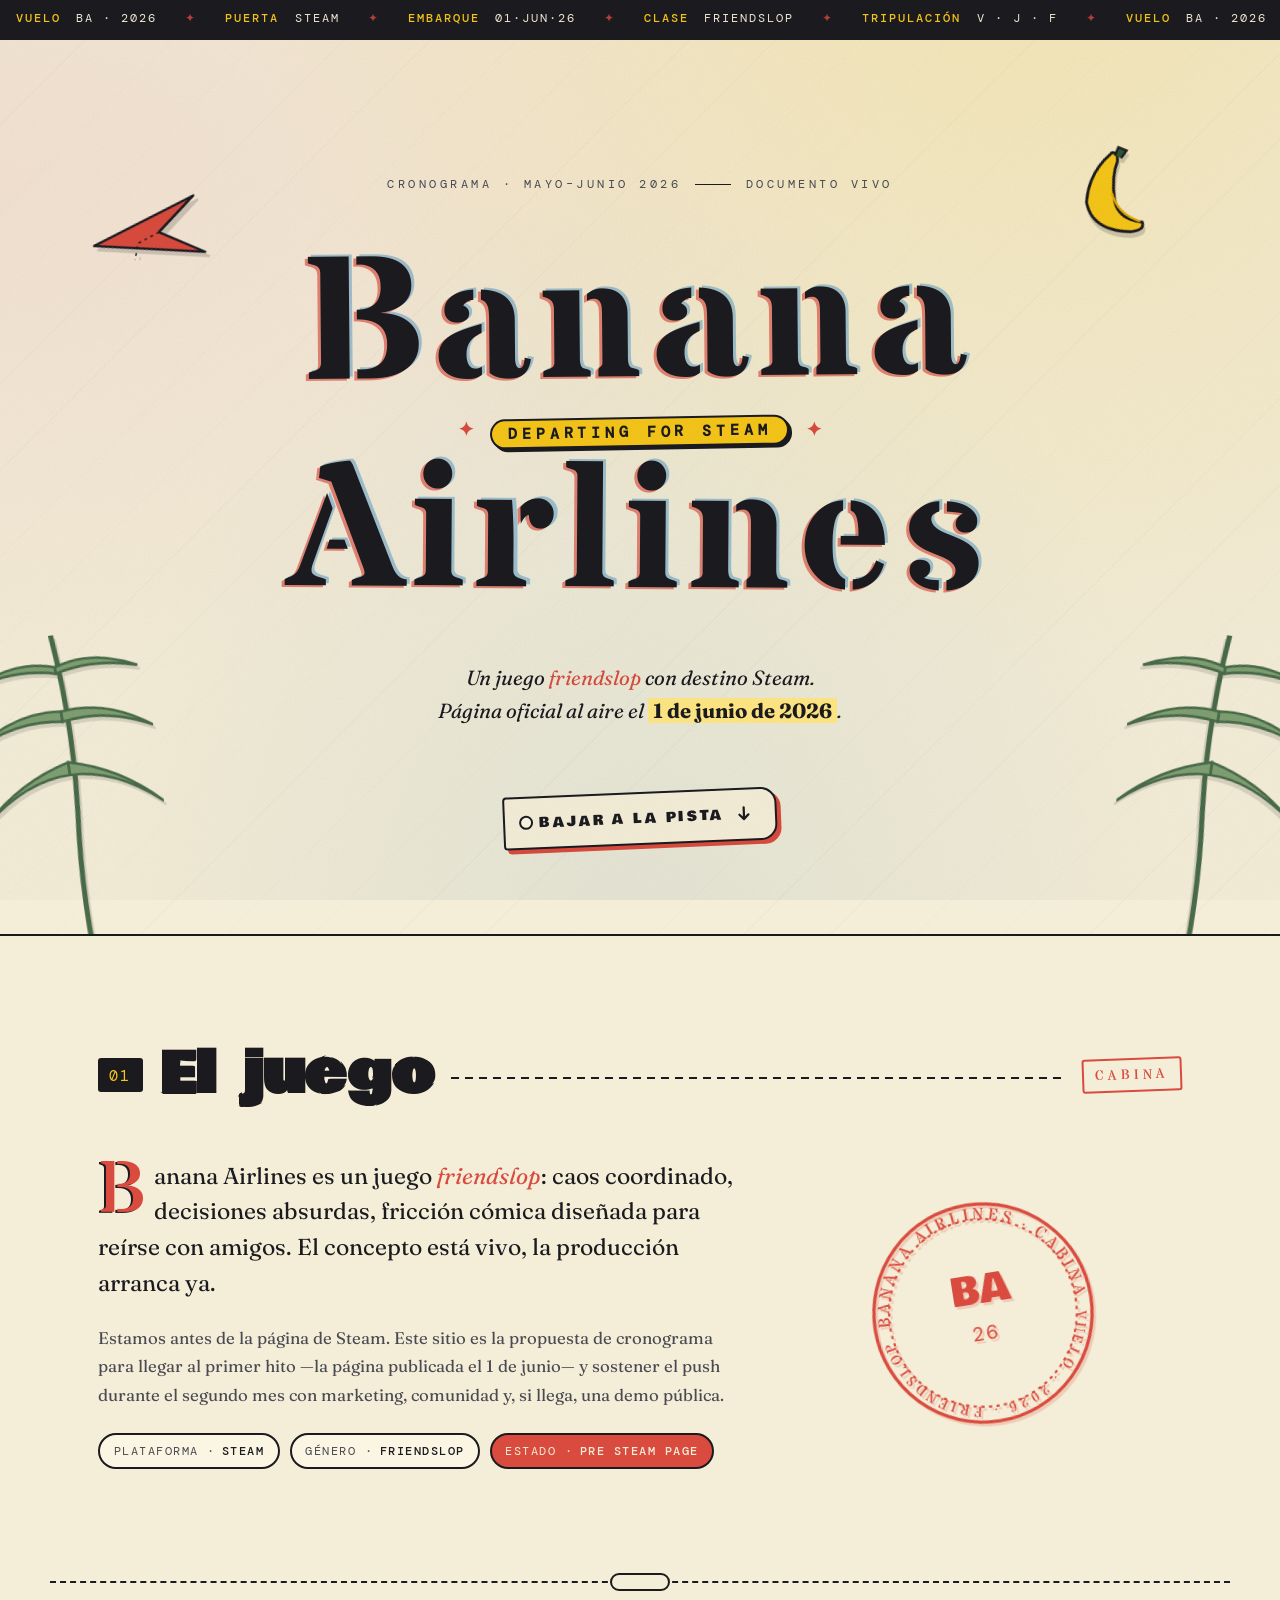
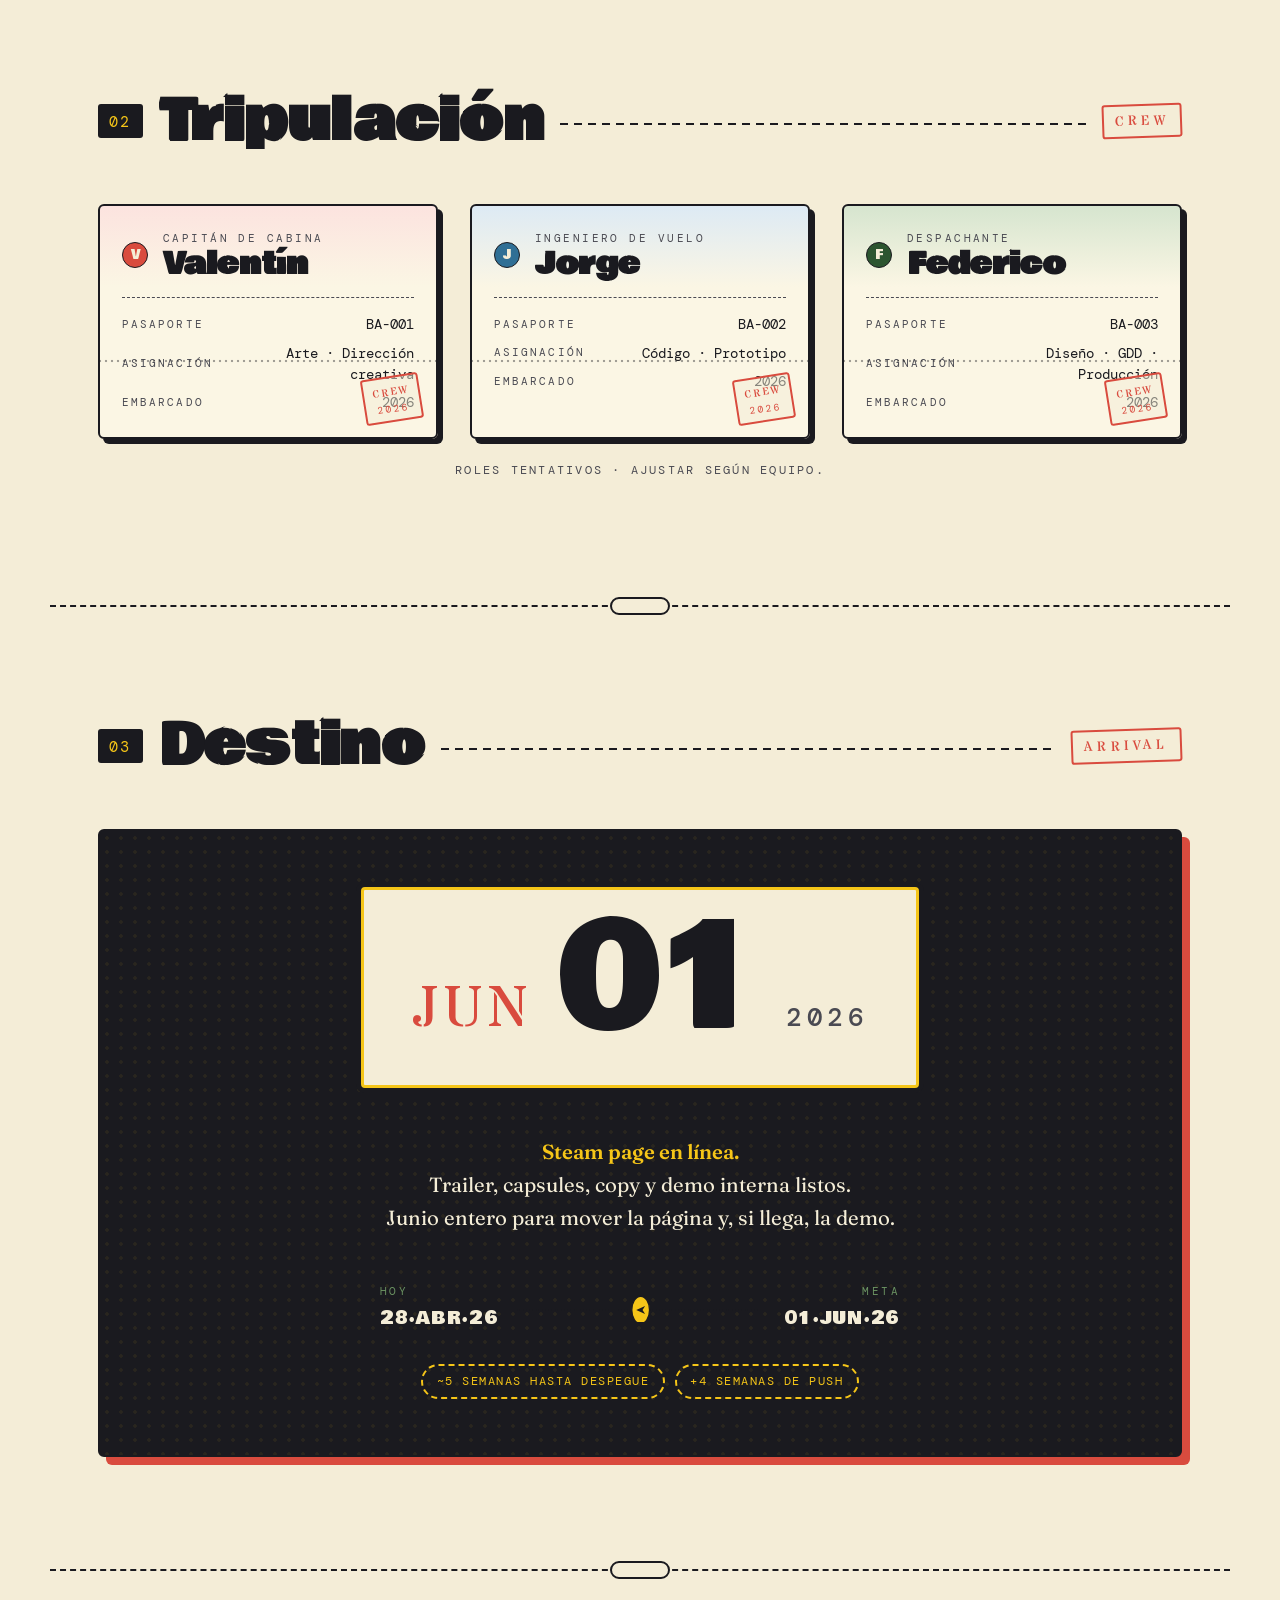
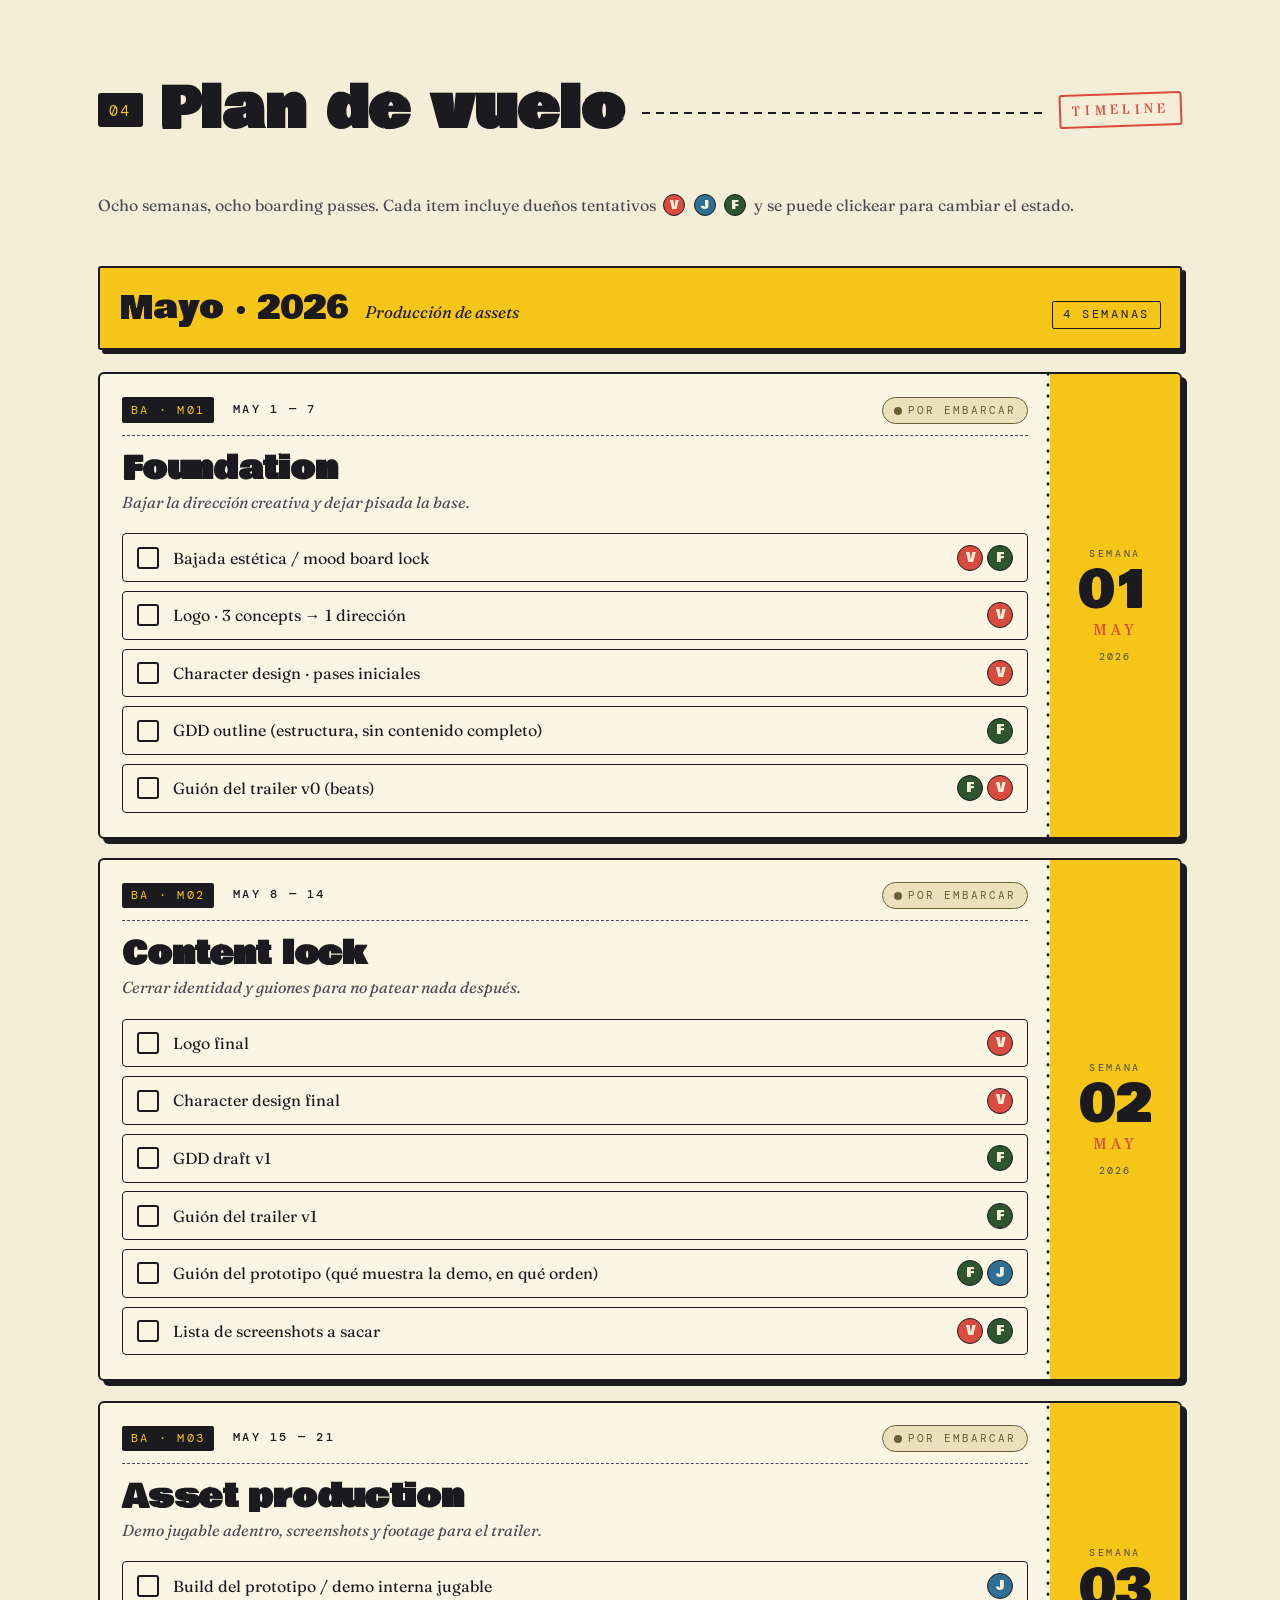
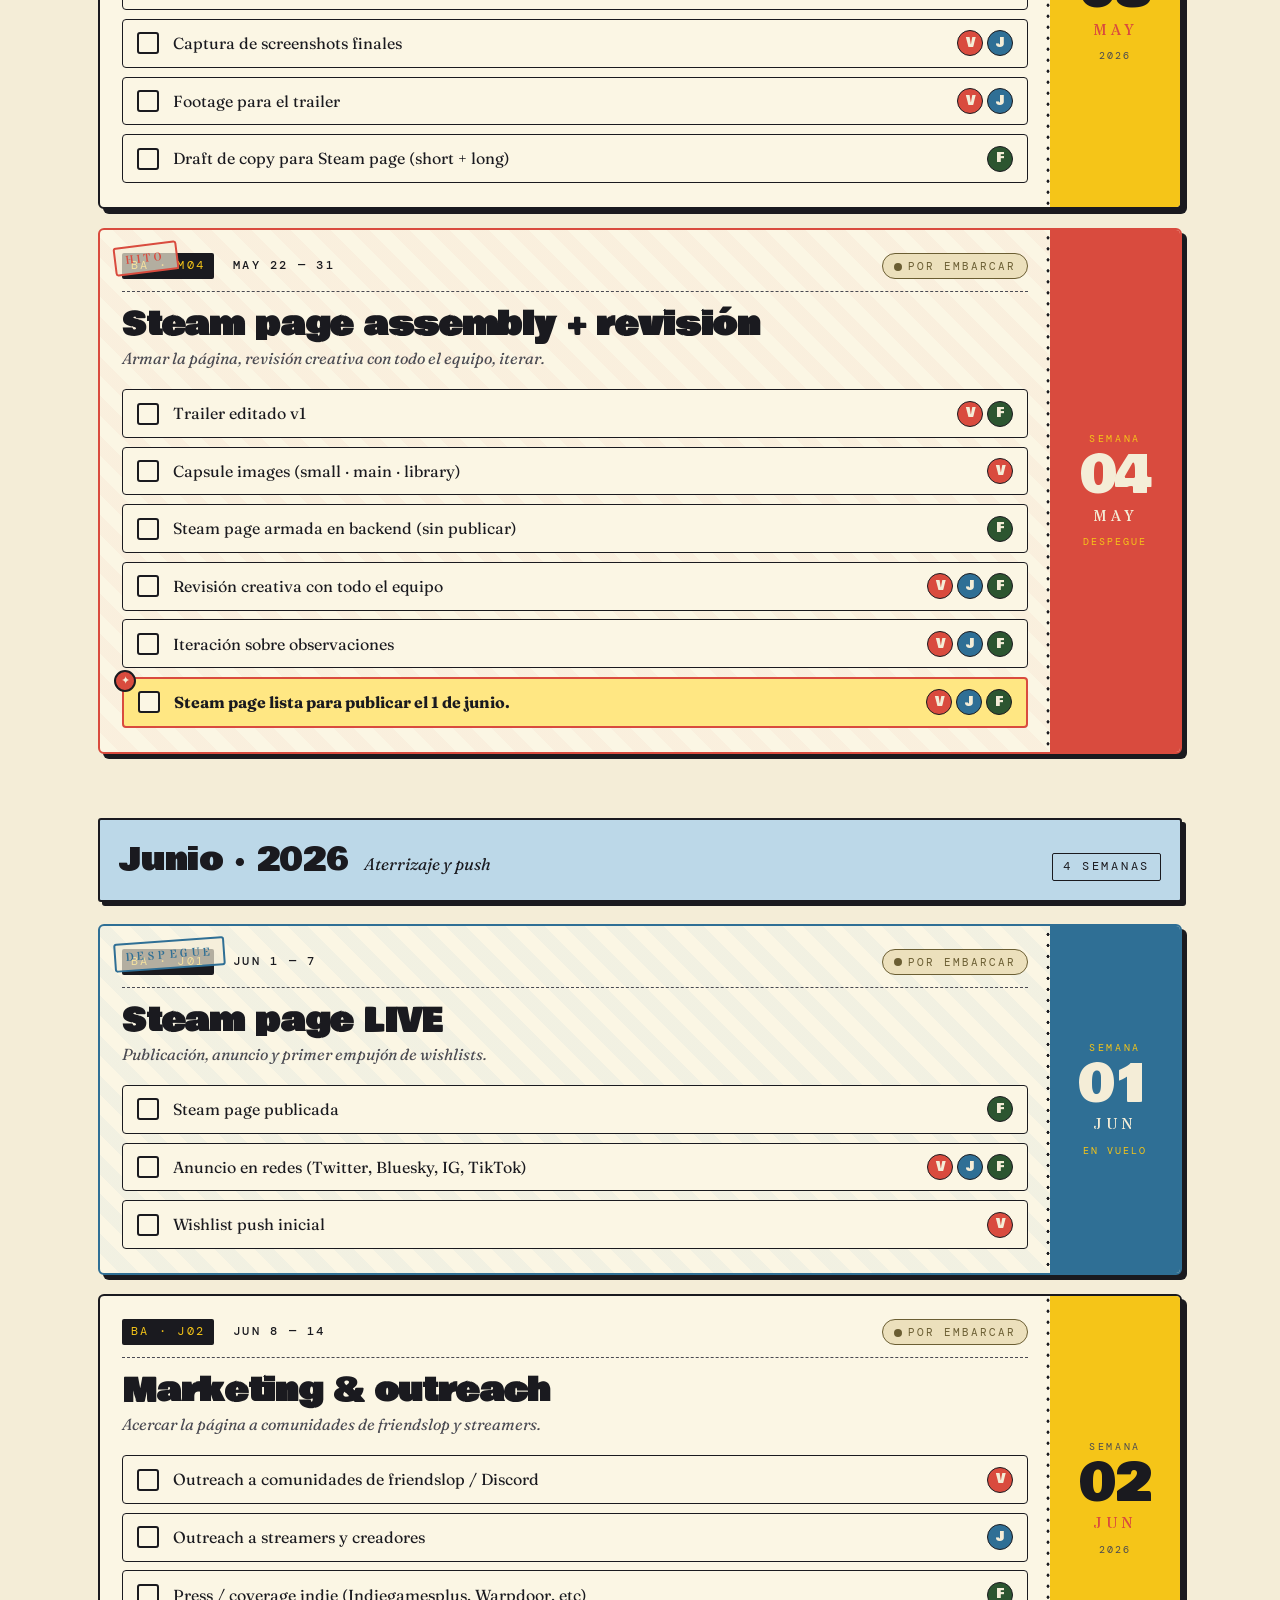
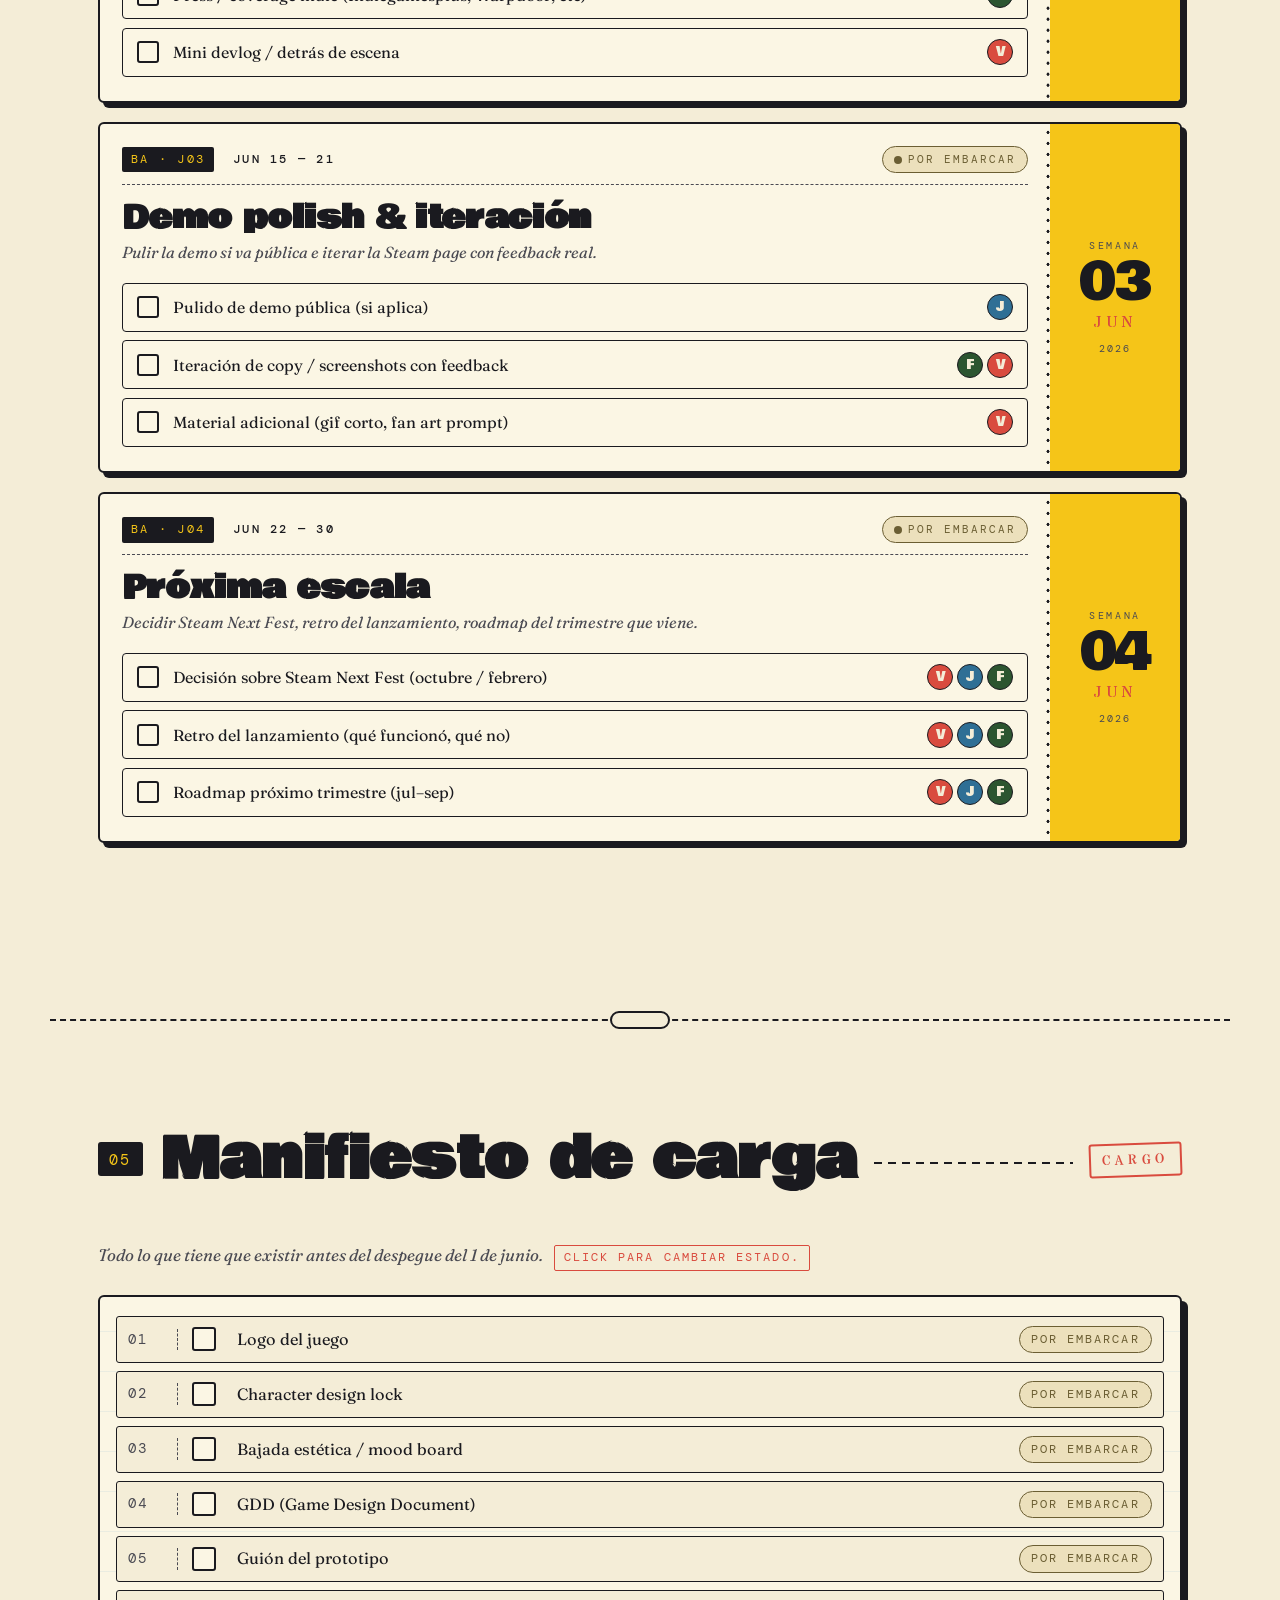
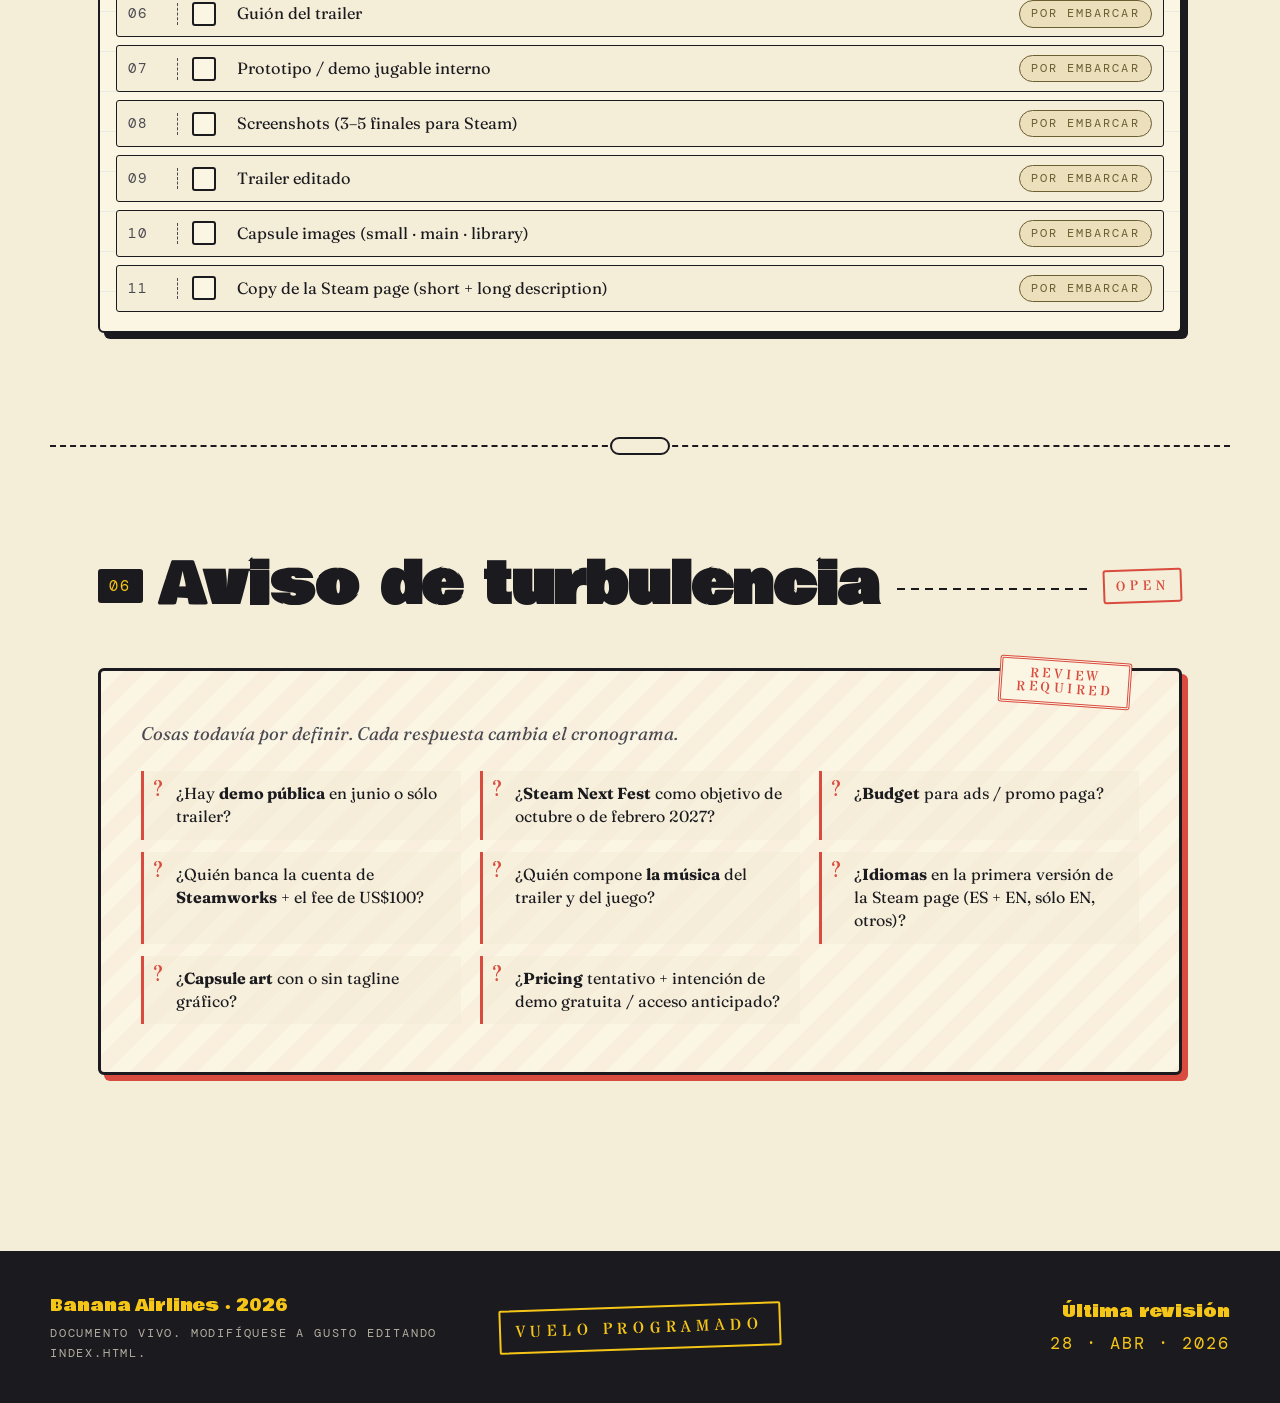
==== index.html @ 8682f560 "Initial commit: Banana Airlines cronograma site" ====
<!DOCTYPE html>
<html lang="es">
<head>
<meta charset="UTF-8">
<meta name="viewport" content="width=device-width, initial-scale=1">
<title>Banana Airlines · Cronograma Steam Page</title>
<meta name="description" content="Cronograma de producción de Banana Airlines — un juego friendslop con destino Steam. Página oficial al aire el 1 de junio de 2026.">
<link rel="preconnect" href="https://fonts.googleapis.com">
<link rel="preconnect" href="https://fonts.gstatic.com" crossorigin>
<link href="https://fonts.googleapis.com/css2?family=Bowlby+One&family=DM+Mono:wght@400;500&family=Fraunces:ital,opsz,wght@0,9..144,400;0,9..144,600;0,9..144,800;1,9..144,400;1,9..144,600&family=Stardos+Stencil:wght@400;700&display=swap" rel="stylesheet">
<link rel="stylesheet" href="styles.css">
</head>
<body>

<!-- ===== Decorative grain overlay ===== -->
<div class="grain" aria-hidden="true"></div>

<!-- ===== Top departure strip (ticker) ===== -->
<header class="ticker" role="banner">
  <div class="ticker__track">
    <span class="ticker__item"><b>VUELO</b> BA · 2026</span>
    <span class="ticker__sep">✦</span>
    <span class="ticker__item"><b>PUERTA</b> STEAM</span>
    <span class="ticker__sep">✦</span>
    <span class="ticker__item"><b>EMBARQUE</b> 01·JUN·26</span>
    <span class="ticker__sep">✦</span>
    <span class="ticker__item"><b>CLASE</b> FRIENDSLOP</span>
    <span class="ticker__sep">✦</span>
    <span class="ticker__item"><b>TRIPULACIÓN</b> V · J · F</span>
    <span class="ticker__sep">✦</span>
    <span class="ticker__item"><b>VUELO</b> BA · 2026</span>
    <span class="ticker__sep">✦</span>
    <span class="ticker__item"><b>PUERTA</b> STEAM</span>
    <span class="ticker__sep">✦</span>
    <span class="ticker__item"><b>EMBARQUE</b> 01·JUN·26</span>
    <span class="ticker__sep">✦</span>
    <span class="ticker__item"><b>CLASE</b> FRIENDSLOP</span>
    <span class="ticker__sep">✦</span>
    <span class="ticker__item"><b>TRIPULACIÓN</b> V · J · F</span>
    <span class="ticker__sep">✦</span>
  </div>
</header>

<!-- ============================================== -->
<!-- ===========       HERO            ============= -->
<!-- ============================================== -->
<section class="hero" id="top">

  <!-- Decorative palms -->
  <svg class="hero__palm hero__palm--left" viewBox="0 0 140 260" aria-hidden="true">
    <path d="M70 260 Q66 200 72 140 Q78 70 70 0" stroke="#2C5530" stroke-width="4" fill="none" stroke-linecap="round"/>
    <path d="M70 25 Q40 15 6 32 Q40 22 70 30 Z" fill="#6B9362" stroke="#2C5530" stroke-width="2"/>
    <path d="M70 25 Q100 15 134 32 Q100 22 70 30 Z" fill="#6B9362" stroke="#2C5530" stroke-width="2"/>
    <path d="M70 60 Q35 55 0 80 Q35 62 70 68 Z" fill="#6B9362" stroke="#2C5530" stroke-width="2"/>
    <path d="M70 60 Q105 55 140 80 Q105 62 70 68 Z" fill="#6B9362" stroke="#2C5530" stroke-width="2"/>
    <path d="M70 100 Q30 110 0 140 Q35 110 70 110 Z" fill="#6B9362" stroke="#2C5530" stroke-width="2"/>
    <path d="M70 100 Q110 110 140 140 Q105 110 70 110 Z" fill="#6B9362" stroke="#2C5530" stroke-width="2"/>
  </svg>

  <svg class="hero__palm hero__palm--right" viewBox="0 0 140 260" aria-hidden="true">
    <path d="M70 260 Q66 200 72 140 Q78 70 70 0" stroke="#2C5530" stroke-width="4" fill="none" stroke-linecap="round"/>
    <path d="M70 25 Q40 15 6 32 Q40 22 70 30 Z" fill="#6B9362" stroke="#2C5530" stroke-width="2"/>
    <path d="M70 25 Q100 15 134 32 Q100 22 70 30 Z" fill="#6B9362" stroke="#2C5530" stroke-width="2"/>
    <path d="M70 60 Q35 55 0 80 Q35 62 70 68 Z" fill="#6B9362" stroke="#2C5530" stroke-width="2"/>
    <path d="M70 60 Q105 55 140 80 Q105 62 70 68 Z" fill="#6B9362" stroke="#2C5530" stroke-width="2"/>
    <path d="M70 100 Q30 110 0 140 Q35 110 70 110 Z" fill="#6B9362" stroke="#2C5530" stroke-width="2"/>
    <path d="M70 100 Q110 110 140 140 Q105 110 70 110 Z" fill="#6B9362" stroke="#2C5530" stroke-width="2"/>
  </svg>

  <!-- Floating banana -->
  <svg class="hero__banana" viewBox="0 0 80 90" aria-hidden="true">
    <path d="M18 12 Q6 35 14 60 Q28 82 60 70 Q72 64 67 58 Q45 64 36 48 Q26 30 26 16 Q24 10 21 10 Q18 10 18 12 Z" fill="#F5C518" stroke="#1A1A1F" stroke-width="2.5" stroke-linejoin="round"/>
    <path d="M22 12 L22 4 L30 4 L28 12" fill="#2C5530" stroke="#1A1A1F" stroke-width="2"/>
    <path d="M32 44 Q44 60 65 58" stroke="#E2A902" stroke-width="2" fill="none"/>
  </svg>

  <!-- Paper plane -->
  <svg class="hero__plane" viewBox="0 0 120 70" aria-hidden="true">
    <path d="M3 35 L115 5 L72 35 L115 65 Z" fill="#D94B3E" stroke="#1A1A1F" stroke-width="2.5" stroke-linejoin="round"/>
    <path d="M72 35 L115 5" stroke="#1A1A1F" stroke-width="2" fill="none"/>
    <path d="M72 35 L48 42 L42 58" stroke="#1A1A1F" stroke-width="1.5" fill="none" stroke-dasharray="3 4"/>
  </svg>

  <div class="hero__inner">
    <p class="hero__kicker">
      <span>Cronograma · Mayo–Junio 2026</span>
      <span class="hero__kicker-rule"></span>
      <span>Documento vivo</span>
    </p>

    <h1 class="wordmark" aria-label="Banana Airlines">
      <span class="wordmark__row">
        <span class="wordmark__word">Banana</span>
      </span>
      <span class="wordmark__row wordmark__row--mid" aria-hidden="true">
        <span class="wordmark__star">✦</span>
        <span class="wordmark__plate">DEPARTING FOR STEAM</span>
        <span class="wordmark__star">✦</span>
      </span>
      <span class="wordmark__row">
        <span class="wordmark__word">Airlines</span>
      </span>
    </h1>

    <p class="hero__tag">
      Un juego <em>friendslop</em> con destino Steam.<br>
      Página oficial al aire el <strong>1 de junio de 2026</strong>.
    </p>

    <a class="hero__cta" href="#plan">
      <span class="hero__cta-tag">
        <span class="hero__cta-hole"></span>
        <span class="hero__cta-label">BAJAR A LA PISTA</span>
        <svg viewBox="0 0 20 20" width="18" height="18" aria-hidden="true">
          <path d="M10 3 L10 16 M5 11 L10 16 L15 11" fill="none" stroke="currentColor" stroke-width="2.5" stroke-linecap="round" stroke-linejoin="round"/>
        </svg>
      </span>
    </a>
  </div>
</section>

<!-- ============================================== -->
<!-- ===========      THE PITCH        ============= -->
<!-- ============================================== -->
<section class="section pitch" id="pitch">
  <header class="section__head">
    <span class="section__num">01</span>
    <h2 class="section__title">El juego</h2>
    <span class="section__rule"></span>
    <span class="section__nameplate">cabina</span>
  </header>

  <div class="pitch__grid">
    <div class="pitch__body">
      <p class="pitch__lead">
        <span class="dropcap">B</span>anana Airlines es un juego <em>friendslop</em>: caos coordinado, decisiones absurdas, fricción cómica diseñada para reírse con amigos. El concepto está vivo, la producción arranca ya.
      </p>
      <p class="pitch__para">
        Estamos antes de la página de Steam. Este sitio es la propuesta de cronograma para llegar al primer hito —la página publicada el 1 de junio— y sostener el push durante el segundo mes con marketing, comunidad y, si llega, una demo pública.
      </p>
      <div class="pitch__chips">
        <span class="chip">Plataforma · <b>Steam</b></span>
        <span class="chip">Género · <b>Friendslop</b></span>
        <span class="chip chip--alert">Estado · <b>Pre Steam page</b></span>
      </div>
    </div>

    <aside class="pitch__stamp" aria-hidden="true">
      <svg viewBox="0 0 220 220">
        <defs>
          <path id="ringTop" d="M110 110 m-86 0 a86 86 0 1 1 172 0"/>
          <path id="ringBot" d="M110 110 m86 0 a86 86 0 1 1 -172 0"/>
        </defs>
        <circle cx="110" cy="110" r="100" fill="none" stroke="#D94B3E" stroke-width="3"/>
        <circle cx="110" cy="110" r="86" fill="none" stroke="#D94B3E" stroke-width="2" stroke-dasharray="3 4"/>
        <text font-family="Stardos Stencil" font-size="15" letter-spacing="3" fill="#D94B3E">
          <textPath href="#ringTop" startOffset="50%" text-anchor="middle">BANANA AIRLINES · CABINA</textPath>
        </text>
        <text font-family="Stardos Stencil" font-size="13" letter-spacing="3" fill="#D94B3E">
          <textPath href="#ringBot" startOffset="50%" text-anchor="middle">VUELO · 2026 · FRIENDSLOP</textPath>
        </text>
        <text x="110" y="100" font-family="Bowlby One" font-size="34" fill="#D94B3E" text-anchor="middle">BA</text>
        <text x="110" y="135" font-family="DM Mono" font-size="18" fill="#D94B3E" text-anchor="middle" letter-spacing="2">26</text>
      </svg>
    </aside>
  </div>
</section>

<!-- ============================================== -->
<!-- ===========      THE CREW         ============= -->
<!-- ============================================== -->
<section class="section crew" id="crew">
  <header class="section__head">
    <span class="section__num">02</span>
    <h2 class="section__title">Tripulación</h2>
    <span class="section__rule"></span>
    <span class="section__nameplate">crew</span>
  </header>

  <div class="crew__grid">

    <!-- CREW: VALENTÍN -->
    <article class="crew-card crew-card--v">
      <div class="crew-card__top">
        <span class="crew-card__owner ow ow--v">V</span>
        <div class="crew-card__head">
          <p class="crew-card__role">Capitán de cabina</p>
          <h3 class="crew-card__name">Valentín</h3>
        </div>
      </div>
      <dl class="crew-card__manifest">
        <dt>Pasaporte</dt><dd>BA-001</dd>
        <dt>Asignación</dt><dd>Arte · Dirección creativa</dd>
        <dt>Embarcado</dt><dd>2026</dd>
      </dl>
      <div class="crew-card__stamp">
        <span>CREW</span>
        <span>2026</span>
      </div>
      <div class="crew-card__perf"></div>
    </article>

    <!-- CREW: JORGE -->
    <article class="crew-card crew-card--j">
      <div class="crew-card__top">
        <span class="crew-card__owner ow ow--j">J</span>
        <div class="crew-card__head">
          <p class="crew-card__role">Ingeniero de vuelo</p>
          <h3 class="crew-card__name">Jorge</h3>
        </div>
      </div>
      <dl class="crew-card__manifest">
        <dt>Pasaporte</dt><dd>BA-002</dd>
        <dt>Asignación</dt><dd>Código · Prototipo</dd>
        <dt>Embarcado</dt><dd>2026</dd>
      </dl>
      <div class="crew-card__stamp">
        <span>CREW</span>
        <span>2026</span>
      </div>
      <div class="crew-card__perf"></div>
    </article>

    <!-- CREW: FEDERICO -->
    <article class="crew-card crew-card--f">
      <div class="crew-card__top">
        <span class="crew-card__owner ow ow--f">F</span>
        <div class="crew-card__head">
          <p class="crew-card__role">Despachante</p>
          <h3 class="crew-card__name">Federico</h3>
        </div>
      </div>
      <dl class="crew-card__manifest">
        <dt>Pasaporte</dt><dd>BA-003</dd>
        <dt>Asignación</dt><dd>Diseño · GDD · Producción</dd>
        <dt>Embarcado</dt><dd>2026</dd>
      </dl>
      <div class="crew-card__stamp">
        <span>CREW</span>
        <span>2026</span>
      </div>
      <div class="crew-card__perf"></div>
    </article>

  </div>

  <p class="crew__note">Roles tentativos · ajustar según equipo.</p>
</section>

<!-- ============================================== -->
<!-- ===========      THE GOAL         ============= -->
<!-- ============================================== -->
<section class="section goal" id="goal">
  <header class="section__head">
    <span class="section__num">03</span>
    <h2 class="section__title">Destino</h2>
    <span class="section__rule"></span>
    <span class="section__nameplate">arrival</span>
  </header>

  <div class="goal__board">
    <div class="goal__date" aria-label="1 de junio de 2026">
      <span class="goal__date-month">JUN</span>
      <span class="goal__date-day">01</span>
      <span class="goal__date-year">2026</span>
    </div>

    <p class="goal__copy">
      <strong>Steam page en línea.</strong><br>
      Trailer, capsules, copy y demo interna listos.<br>
      Junio entero para mover la página y, si llega, la demo.
    </p>

    <div class="goal__route">
      <div class="goal__route-end">
        <span class="goal__route-label">HOY</span>
        <span class="goal__route-value">28·ABR·26</span>
      </div>
      <div class="goal__route-line">
        <svg viewBox="0 0 400 30" preserveAspectRatio="none">
          <path d="M5 18 L395 18" stroke="#1A1A1F" stroke-width="2" stroke-dasharray="4 6" fill="none"/>
          <g transform="translate(200, 18)">
            <circle r="14" fill="#F5C518" stroke="#1A1A1F" stroke-width="2"/>
            <path d="M-7 0 L7 -4 L3 0 L7 4 Z" fill="#1A1A1F"/>
          </g>
        </svg>
      </div>
      <div class="goal__route-end goal__route-end--arrival">
        <span class="goal__route-label">META</span>
        <span class="goal__route-value">01·JUN·26</span>
      </div>
    </div>

    <div class="goal__chips">
      <span class="chip chip--ghost">~5 semanas hasta despegue</span>
      <span class="chip chip--ghost">+4 semanas de push</span>
    </div>
  </div>
</section>

<!-- ============================================== -->
<!-- ===========     PLAN DE VUELO     ============= -->
<!-- ============================================== -->
<section class="section plan" id="plan">
  <header class="section__head">
    <span class="section__num">04</span>
    <h2 class="section__title">Plan de vuelo</h2>
    <span class="section__rule"></span>
    <span class="section__nameplate">timeline</span>
  </header>

  <p class="plan__intro">
    Ocho semanas, ocho boarding passes. Cada item incluye dueños tentativos
    <span class="ow ow--v inline">V</span>
    <span class="ow ow--j inline">J</span>
    <span class="ow ow--f inline">F</span>
    y se puede clickear para cambiar el estado.
  </p>

  <!-- ============== MAY ============== -->
  <div class="month">
    <div class="month__banner month__banner--may">
      <span class="month__name">Mayo · 2026</span>
      <span class="month__sub">Producción de assets</span>
      <span class="month__count">4 SEMANAS</span>
    </div>

    <!-- WEEK 1 -->
    <article class="pass status-pending" data-toggle data-id="w-may-1">
      <div class="pass__main">
        <div class="pass__row pass__row--top">
          <span class="pass__code">BA · M01</span>
          <span class="pass__range">MAY 1 — 7</span>
          <span class="pass__pill"></span>
        </div>
        <h3 class="pass__title">Foundation</h3>
        <p class="pass__sub">Bajar la dirección creativa y dejar pisada la base.</p>
        <ul class="pass__list">
          <li class="deliverable status-pending" data-toggle data-id="d-w1-1">
            <span class="deliv__check"></span>
            <span class="deliv__text">Bajada estética / mood board lock</span>
            <span class="deliv__owners"><span class="ow ow--v">V</span><span class="ow ow--f">F</span></span>
          </li>
          <li class="deliverable status-pending" data-toggle data-id="d-w1-2">
            <span class="deliv__check"></span>
            <span class="deliv__text">Logo · 3 concepts → 1 dirección</span>
            <span class="deliv__owners"><span class="ow ow--v">V</span></span>
          </li>
          <li class="deliverable status-pending" data-toggle data-id="d-w1-3">
            <span class="deliv__check"></span>
            <span class="deliv__text">Character design · pases iniciales</span>
            <span class="deliv__owners"><span class="ow ow--v">V</span></span>
          </li>
          <li class="deliverable status-pending" data-toggle data-id="d-w1-4">
            <span class="deliv__check"></span>
            <span class="deliv__text">GDD outline (estructura, sin contenido completo)</span>
            <span class="deliv__owners"><span class="ow ow--f">F</span></span>
          </li>
          <li class="deliverable status-pending" data-toggle data-id="d-w1-5">
            <span class="deliv__check"></span>
            <span class="deliv__text">Guión del trailer v0 (beats)</span>
            <span class="deliv__owners"><span class="ow ow--f">F</span><span class="ow ow--v">V</span></span>
          </li>
        </ul>
      </div>
      <aside class="pass__stub">
        <span class="pass__stub-label">SEMANA</span>
        <span class="pass__stub-num">01</span>
        <span class="pass__stub-month">MAY</span>
        <span class="pass__stub-foot">2026</span>
      </aside>
    </article>

    <!-- WEEK 2 -->
    <article class="pass status-pending" data-toggle data-id="w-may-2">
      <div class="pass__main">
        <div class="pass__row pass__row--top">
          <span class="pass__code">BA · M02</span>
          <span class="pass__range">MAY 8 — 14</span>
          <span class="pass__pill"></span>
        </div>
        <h3 class="pass__title">Content lock</h3>
        <p class="pass__sub">Cerrar identidad y guiones para no patear nada después.</p>
        <ul class="pass__list">
          <li class="deliverable status-pending" data-toggle data-id="d-w2-1">
            <span class="deliv__check"></span>
            <span class="deliv__text">Logo final</span>
            <span class="deliv__owners"><span class="ow ow--v">V</span></span>
          </li>
          <li class="deliverable status-pending" data-toggle data-id="d-w2-2">
            <span class="deliv__check"></span>
            <span class="deliv__text">Character design final</span>
            <span class="deliv__owners"><span class="ow ow--v">V</span></span>
          </li>
          <li class="deliverable status-pending" data-toggle data-id="d-w2-3">
            <span class="deliv__check"></span>
            <span class="deliv__text">GDD draft v1</span>
            <span class="deliv__owners"><span class="ow ow--f">F</span></span>
          </li>
          <li class="deliverable status-pending" data-toggle data-id="d-w2-4">
            <span class="deliv__check"></span>
            <span class="deliv__text">Guión del trailer v1</span>
            <span class="deliv__owners"><span class="ow ow--f">F</span></span>
          </li>
          <li class="deliverable status-pending" data-toggle data-id="d-w2-5">
            <span class="deliv__check"></span>
            <span class="deliv__text">Guión del prototipo (qué muestra la demo, en qué orden)</span>
            <span class="deliv__owners"><span class="ow ow--f">F</span><span class="ow ow--j">J</span></span>
          </li>
          <li class="deliverable status-pending" data-toggle data-id="d-w2-6">
            <span class="deliv__check"></span>
            <span class="deliv__text">Lista de screenshots a sacar</span>
            <span class="deliv__owners"><span class="ow ow--v">V</span><span class="ow ow--f">F</span></span>
          </li>
        </ul>
      </div>
      <aside class="pass__stub">
        <span class="pass__stub-label">SEMANA</span>
        <span class="pass__stub-num">02</span>
        <span class="pass__stub-month">MAY</span>
        <span class="pass__stub-foot">2026</span>
      </aside>
    </article>

    <!-- WEEK 3 -->
    <article class="pass status-pending" data-toggle data-id="w-may-3">
      <div class="pass__main">
        <div class="pass__row pass__row--top">
          <span class="pass__code">BA · M03</span>
          <span class="pass__range">MAY 15 — 21</span>
          <span class="pass__pill"></span>
        </div>
        <h3 class="pass__title">Asset production</h3>
        <p class="pass__sub">Demo jugable adentro, screenshots y footage para el trailer.</p>
        <ul class="pass__list">
          <li class="deliverable status-pending" data-toggle data-id="d-w3-1">
            <span class="deliv__check"></span>
            <span class="deliv__text">Build del prototipo / demo interna jugable</span>
            <span class="deliv__owners"><span class="ow ow--j">J</span></span>
          </li>
          <li class="deliverable status-pending" data-toggle data-id="d-w3-2">
            <span class="deliv__check"></span>
            <span class="deliv__text">Captura de screenshots finales</span>
            <span class="deliv__owners"><span class="ow ow--v">V</span><span class="ow ow--j">J</span></span>
          </li>
          <li class="deliverable status-pending" data-toggle data-id="d-w3-3">
            <span class="deliv__check"></span>
            <span class="deliv__text">Footage para el trailer</span>
            <span class="deliv__owners"><span class="ow ow--v">V</span><span class="ow ow--j">J</span></span>
          </li>
          <li class="deliverable status-pending" data-toggle data-id="d-w3-4">
            <span class="deliv__check"></span>
            <span class="deliv__text">Draft de copy para Steam page (short + long)</span>
            <span class="deliv__owners"><span class="ow ow--f">F</span></span>
          </li>
        </ul>
      </div>
      <aside class="pass__stub">
        <span class="pass__stub-label">SEMANA</span>
        <span class="pass__stub-num">03</span>
        <span class="pass__stub-month">MAY</span>
        <span class="pass__stub-foot">2026</span>
      </aside>
    </article>

    <!-- WEEK 4 — MILESTONE -->
    <article class="pass pass--milestone status-pending" data-toggle data-id="w-may-4">
      <div class="pass__milestone-stamp" aria-hidden="true">HITO</div>
      <div class="pass__main">
        <div class="pass__row pass__row--top">
          <span class="pass__code">BA · M04</span>
          <span class="pass__range">MAY 22 — 31</span>
          <span class="pass__pill"></span>
        </div>
        <h3 class="pass__title">Steam page assembly + revisión</h3>
        <p class="pass__sub">Armar la página, revisión creativa con todo el equipo, iterar.</p>
        <ul class="pass__list">
          <li class="deliverable status-pending" data-toggle data-id="d-w4-1">
            <span class="deliv__check"></span>
            <span class="deliv__text">Trailer editado v1</span>
            <span class="deliv__owners"><span class="ow ow--v">V</span><span class="ow ow--f">F</span></span>
          </li>
          <li class="deliverable status-pending" data-toggle data-id="d-w4-2">
            <span class="deliv__check"></span>
            <span class="deliv__text">Capsule images (small · main · library)</span>
            <span class="deliv__owners"><span class="ow ow--v">V</span></span>
          </li>
          <li class="deliverable status-pending" data-toggle data-id="d-w4-3">
            <span class="deliv__check"></span>
            <span class="deliv__text">Steam page armada en backend (sin publicar)</span>
            <span class="deliv__owners"><span class="ow ow--f">F</span></span>
          </li>
          <li class="deliverable status-pending" data-toggle data-id="d-w4-4">
            <span class="deliv__check"></span>
            <span class="deliv__text">Revisión creativa con todo el equipo</span>
            <span class="deliv__owners"><span class="ow ow--v">V</span><span class="ow ow--j">J</span><span class="ow ow--f">F</span></span>
          </li>
          <li class="deliverable status-pending" data-toggle data-id="d-w4-5">
            <span class="deliv__check"></span>
            <span class="deliv__text">Iteración sobre observaciones</span>
            <span class="deliv__owners"><span class="ow ow--v">V</span><span class="ow ow--j">J</span><span class="ow ow--f">F</span></span>
          </li>
          <li class="deliverable deliverable--milestone status-pending" data-toggle data-id="d-w4-6">
            <span class="deliv__check"></span>
            <span class="deliv__text"><b>Steam page lista para publicar el 1 de junio.</b></span>
            <span class="deliv__owners"><span class="ow ow--v">V</span><span class="ow ow--j">J</span><span class="ow ow--f">F</span></span>
          </li>
        </ul>
      </div>
      <aside class="pass__stub pass__stub--milestone">
        <span class="pass__stub-label">SEMANA</span>
        <span class="pass__stub-num">04</span>
        <span class="pass__stub-month">MAY</span>
        <span class="pass__stub-foot">DESPEGUE</span>
      </aside>
    </article>
  </div>

  <!-- ============== JUNE ============== -->
  <div class="month">
    <div class="month__banner month__banner--jun">
      <span class="month__name">Junio · 2026</span>
      <span class="month__sub">Aterrizaje y push</span>
      <span class="month__count">4 SEMANAS</span>
    </div>

    <!-- WEEK 1 (JUN) — LAUNCH -->
    <article class="pass pass--launch status-pending" data-toggle data-id="w-jun-1">
      <div class="pass__milestone-stamp pass__milestone-stamp--launch" aria-hidden="true">DESPEGUE</div>
      <div class="pass__main">
        <div class="pass__row pass__row--top">
          <span class="pass__code">BA · J01</span>
          <span class="pass__range">JUN 1 — 7</span>
          <span class="pass__pill"></span>
        </div>
        <h3 class="pass__title">Steam page LIVE</h3>
        <p class="pass__sub">Publicación, anuncio y primer empujón de wishlists.</p>
        <ul class="pass__list">
          <li class="deliverable status-pending" data-toggle data-id="d-j1-1">
            <span class="deliv__check"></span>
            <span class="deliv__text">Steam page publicada</span>
            <span class="deliv__owners"><span class="ow ow--f">F</span></span>
          </li>
          <li class="deliverable status-pending" data-toggle data-id="d-j1-2">
            <span class="deliv__check"></span>
            <span class="deliv__text">Anuncio en redes (Twitter, Bluesky, IG, TikTok)</span>
            <span class="deliv__owners"><span class="ow ow--v">V</span><span class="ow ow--j">J</span><span class="ow ow--f">F</span></span>
          </li>
          <li class="deliverable status-pending" data-toggle data-id="d-j1-3">
            <span class="deliv__check"></span>
            <span class="deliv__text">Wishlist push inicial</span>
            <span class="deliv__owners"><span class="ow ow--v">V</span></span>
          </li>
        </ul>
      </div>
      <aside class="pass__stub pass__stub--launch">
        <span class="pass__stub-label">SEMANA</span>
        <span class="pass__stub-num">01</span>
        <span class="pass__stub-month">JUN</span>
        <span class="pass__stub-foot">EN VUELO</span>
      </aside>
    </article>

    <!-- WEEK 2 (JUN) -->
    <article class="pass status-pending" data-toggle data-id="w-jun-2">
      <div class="pass__main">
        <div class="pass__row pass__row--top">
          <span class="pass__code">BA · J02</span>
          <span class="pass__range">JUN 8 — 14</span>
          <span class="pass__pill"></span>
        </div>
        <h3 class="pass__title">Marketing &amp; outreach</h3>
        <p class="pass__sub">Acercar la página a comunidades de friendslop y streamers.</p>
        <ul class="pass__list">
          <li class="deliverable status-pending" data-toggle data-id="d-j2-1">
            <span class="deliv__check"></span>
            <span class="deliv__text">Outreach a comunidades de friendslop / Discord</span>
            <span class="deliv__owners"><span class="ow ow--v">V</span></span>
          </li>
          <li class="deliverable status-pending" data-toggle data-id="d-j2-2">
            <span class="deliv__check"></span>
            <span class="deliv__text">Outreach a streamers y creadores</span>
            <span class="deliv__owners"><span class="ow ow--j">J</span></span>
          </li>
          <li class="deliverable status-pending" data-toggle data-id="d-j2-3">
            <span class="deliv__check"></span>
            <span class="deliv__text">Press / coverage indie (Indiegamesplus, Warpdoor, etc)</span>
            <span class="deliv__owners"><span class="ow ow--f">F</span></span>
          </li>
          <li class="deliverable status-pending" data-toggle data-id="d-j2-4">
            <span class="deliv__check"></span>
            <span class="deliv__text">Mini devlog / detrás de escena</span>
            <span class="deliv__owners"><span class="ow ow--v">V</span></span>
          </li>
        </ul>
      </div>
      <aside class="pass__stub">
        <span class="pass__stub-label">SEMANA</span>
        <span class="pass__stub-num">02</span>
        <span class="pass__stub-month">JUN</span>
        <span class="pass__stub-foot">2026</span>
      </aside>
    </article>

    <!-- WEEK 3 (JUN) -->
    <article class="pass status-pending" data-toggle data-id="w-jun-3">
      <div class="pass__main">
        <div class="pass__row pass__row--top">
          <span class="pass__code">BA · J03</span>
          <span class="pass__range">JUN 15 — 21</span>
          <span class="pass__pill"></span>
        </div>
        <h3 class="pass__title">Demo polish &amp; iteración</h3>
        <p class="pass__sub">Pulir la demo si va pública e iterar la Steam page con feedback real.</p>
        <ul class="pass__list">
          <li class="deliverable status-pending" data-toggle data-id="d-j3-1">
            <span class="deliv__check"></span>
            <span class="deliv__text">Pulido de demo pública (si aplica)</span>
            <span class="deliv__owners"><span class="ow ow--j">J</span></span>
          </li>
          <li class="deliverable status-pending" data-toggle data-id="d-j3-2">
            <span class="deliv__check"></span>
            <span class="deliv__text">Iteración de copy / screenshots con feedback</span>
            <span class="deliv__owners"><span class="ow ow--f">F</span><span class="ow ow--v">V</span></span>
          </li>
          <li class="deliverable status-pending" data-toggle data-id="d-j3-3">
            <span class="deliv__check"></span>
            <span class="deliv__text">Material adicional (gif corto, fan art prompt)</span>
            <span class="deliv__owners"><span class="ow ow--v">V</span></span>
          </li>
        </ul>
      </div>
      <aside class="pass__stub">
        <span class="pass__stub-label">SEMANA</span>
        <span class="pass__stub-num">03</span>
        <span class="pass__stub-month">JUN</span>
        <span class="pass__stub-foot">2026</span>
      </aside>
    </article>

    <!-- WEEK 4 (JUN) -->
    <article class="pass status-pending" data-toggle data-id="w-jun-4">
      <div class="pass__main">
        <div class="pass__row pass__row--top">
          <span class="pass__code">BA · J04</span>
          <span class="pass__range">JUN 22 — 30</span>
          <span class="pass__pill"></span>
        </div>
        <h3 class="pass__title">Próxima escala</h3>
        <p class="pass__sub">Decidir Steam Next Fest, retro del lanzamiento, roadmap del trimestre que viene.</p>
        <ul class="pass__list">
          <li class="deliverable status-pending" data-toggle data-id="d-j4-1">
            <span class="deliv__check"></span>
            <span class="deliv__text">Decisión sobre Steam Next Fest (octubre / febrero)</span>
            <span class="deliv__owners"><span class="ow ow--v">V</span><span class="ow ow--j">J</span><span class="ow ow--f">F</span></span>
          </li>
          <li class="deliverable status-pending" data-toggle data-id="d-j4-2">
            <span class="deliv__check"></span>
            <span class="deliv__text">Retro del lanzamiento (qué funcionó, qué no)</span>
            <span class="deliv__owners"><span class="ow ow--v">V</span><span class="ow ow--j">J</span><span class="ow ow--f">F</span></span>
          </li>
          <li class="deliverable status-pending" data-toggle data-id="d-j4-3">
            <span class="deliv__check"></span>
            <span class="deliv__text">Roadmap próximo trimestre (jul–sep)</span>
            <span class="deliv__owners"><span class="ow ow--v">V</span><span class="ow ow--j">J</span><span class="ow ow--f">F</span></span>
          </li>
        </ul>
      </div>
      <aside class="pass__stub">
        <span class="pass__stub-label">SEMANA</span>
        <span class="pass__stub-num">04</span>
        <span class="pass__stub-month">JUN</span>
        <span class="pass__stub-foot">2026</span>
      </aside>
    </article>
  </div>
</section>

<!-- ============================================== -->
<!-- ===========    MANIFIESTO         ============= -->
<!-- ============================================== -->
<section class="section manifest" id="manifest">
  <header class="section__head">
    <span class="section__num">05</span>
    <h2 class="section__title">Manifiesto de carga</h2>
    <span class="section__rule"></span>
    <span class="section__nameplate">cargo</span>
  </header>

  <p class="manifest__intro">
    Todo lo que tiene que existir antes del despegue del 1 de junio.
    <span class="manifest__warn">Click para cambiar estado.</span>
  </p>

  <ol class="manifest__list">
    <li class="manifest-item status-pending" data-toggle data-id="m-1">
      <span class="manifest-item__num">01</span>
      <span class="manifest-item__check"></span>
      <span class="manifest-item__name">Logo del juego</span>
      <span class="manifest-item__pill"></span>
    </li>
    <li class="manifest-item status-pending" data-toggle data-id="m-2">
      <span class="manifest-item__num">02</span>
      <span class="manifest-item__check"></span>
      <span class="manifest-item__name">Character design lock</span>
      <span class="manifest-item__pill"></span>
    </li>
    <li class="manifest-item status-pending" data-toggle data-id="m-3">
      <span class="manifest-item__num">03</span>
      <span class="manifest-item__check"></span>
      <span class="manifest-item__name">Bajada estética / mood board</span>
      <span class="manifest-item__pill"></span>
    </li>
    <li class="manifest-item status-pending" data-toggle data-id="m-4">
      <span class="manifest-item__num">04</span>
      <span class="manifest-item__check"></span>
      <span class="manifest-item__name">GDD (Game Design Document)</span>
      <span class="manifest-item__pill"></span>
    </li>
    <li class="manifest-item status-pending" data-toggle data-id="m-5">
      <span class="manifest-item__num">05</span>
      <span class="manifest-item__check"></span>
      <span class="manifest-item__name">Guión del prototipo</span>
      <span class="manifest-item__pill"></span>
    </li>
    <li class="manifest-item status-pending" data-toggle data-id="m-6">
      <span class="manifest-item__num">06</span>
      <span class="manifest-item__check"></span>
      <span class="manifest-item__name">Guión del trailer</span>
      <span class="manifest-item__pill"></span>
    </li>
    <li class="manifest-item status-pending" data-toggle data-id="m-7">
      <span class="manifest-item__num">07</span>
      <span class="manifest-item__check"></span>
      <span class="manifest-item__name">Prototipo / demo jugable interno</span>
      <span class="manifest-item__pill"></span>
    </li>
    <li class="manifest-item status-pending" data-toggle data-id="m-8">
      <span class="manifest-item__num">08</span>
      <span class="manifest-item__check"></span>
      <span class="manifest-item__name">Screenshots (3–5 finales para Steam)</span>
      <span class="manifest-item__pill"></span>
    </li>
    <li class="manifest-item status-pending" data-toggle data-id="m-9">
      <span class="manifest-item__num">09</span>
      <span class="manifest-item__check"></span>
      <span class="manifest-item__name">Trailer editado</span>
      <span class="manifest-item__pill"></span>
    </li>
    <li class="manifest-item status-pending" data-toggle data-id="m-10">
      <span class="manifest-item__num">10</span>
      <span class="manifest-item__check"></span>
      <span class="manifest-item__name">Capsule images (small · main · library)</span>
      <span class="manifest-item__pill"></span>
    </li>
    <li class="manifest-item status-pending" data-toggle data-id="m-11">
      <span class="manifest-item__num">11</span>
      <span class="manifest-item__check"></span>
      <span class="manifest-item__name">Copy de la Steam page (short + long description)</span>
      <span class="manifest-item__pill"></span>
    </li>
  </ol>
</section>

<!-- ============================================== -->
<!-- ===========     RISKS / TURBULENCIA  ========== -->
<!-- ============================================== -->
<section class="section risks" id="risks">
  <header class="section__head">
    <span class="section__num">06</span>
    <h2 class="section__title">Aviso de turbulencia</h2>
    <span class="section__rule"></span>
    <span class="section__nameplate">open</span>
  </header>

  <div class="risks__card">
    <div class="risks__stamp" aria-hidden="true">
      <span>REVIEW</span>
      <span>REQUIRED</span>
    </div>
    <p class="risks__lead">Cosas todavía por definir. Cada respuesta cambia el cronograma.</p>
    <ul class="risks__list">
      <li>¿Hay <b>demo pública</b> en junio o sólo trailer?</li>
      <li>¿<b>Steam Next Fest</b> como objetivo de octubre o de febrero 2027?</li>
      <li>¿<b>Budget</b> para ads / promo paga?</li>
      <li>¿Quién banca la cuenta de <b>Steamworks</b> + el fee de US$100?</li>
      <li>¿Quién compone <b>la música</b> del trailer y del juego?</li>
      <li>¿<b>Idiomas</b> en la primera versión de la Steam page (ES + EN, sólo EN, otros)?</li>
      <li>¿<b>Capsule art</b> con o sin tagline gráfico?</li>
      <li>¿<b>Pricing</b> tentativo + intención de demo gratuita / acceso anticipado?</li>
    </ul>
  </div>
</section>

<!-- ============================================== -->
<!-- ===========       FOOTER          ============= -->
<!-- ============================================== -->
<footer class="footer" role="contentinfo">
  <div class="footer__inner">
    <div class="footer__col">
      <p class="footer__line">Banana Airlines · 2026</p>
      <p class="footer__small">Documento vivo. Modifíquese a gusto editando index.html.</p>
    </div>
    <div class="footer__col footer__col--center">
      <span class="footer__sig">VUELO PROGRAMADO</span>
    </div>
    <div class="footer__col footer__col--right">
      <p class="footer__line">Última revisión</p>
      <p class="footer__date">28 · ABR · 2026</p>
    </div>
  </div>
</footer>

<script src="script.js"></script>
</body>
</html>
---- styles.css ----
/* ==========================================================
   BANANA AIRLINES · Cronograma Steam Page
   Aesthetic: vintage tropical airline poster + boarding-pass
   ========================================================== */

/* ---------- Tokens ---------- */
:root {
  /* Colors */
  --banana:        #F5C518;
  --banana-soft:   #FFE783;
  --banana-deep:   #C9A20A;
  --cream:         #F4EDD7;
  --cream-deep:    #ECE0BC;
  --paper:         #FBF6E4;
  --palm:          #2C5530;
  --palm-light:    #6B9362;
  --palm-soft:     #B5CFA8;
  --sky:           #5B9BC4;
  --sky-soft:      #BCD8E8;
  --sky-deep:      #2F6F95;
  --coral:         #D94B3E;
  --coral-deep:    #A82F24;
  --pink:          #E8829F;
  --ink:           #1A1A1F;
  --ink-soft:      #4A4A52;

  /* Status */
  --status-pending-bg:   #ECE0BC;
  --status-pending-text: #6B5E33;
  --status-pending-line: #B6A271;

  --status-progress-bg:   #FFE783;
  --status-progress-text: #6B4E04;
  --status-progress-line: #C9A20A;

  --status-done-bg:   #C7DEB7;
  --status-done-text: #234826;
  --status-done-line: #6B9362;

  /* Owners */
  --ow-v: var(--coral);
  --ow-j: var(--sky-deep);
  --ow-f: var(--palm);

  /* Type */
  --font-display: "Stardos Stencil", "Bowlby One", Impact, sans-serif;
  --font-chunk:   "Bowlby One", system-ui, sans-serif;
  --font-mono:    "DM Mono", ui-monospace, "Courier New", monospace;
  --font-body:    "Fraunces", Georgia, serif;

  /* Layout */
  --maxw: 1180px;
  --section-pad-y: clamp(4rem, 9vw, 7rem);
  --section-pad-x: clamp(1.25rem, 4vw, 3rem);
  --radius: 6px;
}

/* ---------- Reset ---------- */
*, *::before, *::after { box-sizing: border-box; }
html { scroll-behavior: smooth; }
body {
  margin: 0;
  font-family: var(--font-body);
  font-size: 17px;
  line-height: 1.6;
  color: var(--ink);
  background: var(--cream);
  background-image:
    radial-gradient(ellipse at 80% -10%, rgba(245, 197, 24, 0.18), transparent 55%),
    radial-gradient(ellipse at 0% 20%, rgba(232, 130, 159, 0.10), transparent 50%),
    radial-gradient(ellipse at 50% 110%, rgba(91, 155, 196, 0.10), transparent 60%);
  background-attachment: fixed;
  overflow-x: hidden;
  -webkit-font-smoothing: antialiased;
}
img, svg { display: block; max-width: 100%; }
ul, ol { list-style: none; padding: 0; margin: 0; }
a { color: inherit; }
button { font: inherit; cursor: pointer; }

::selection { background: var(--banana); color: var(--ink); }

/* ---------- Grain overlay ---------- */
.grain {
  position: fixed;
  inset: 0;
  pointer-events: none;
  z-index: 999;
  opacity: 0.08;
  mix-blend-mode: multiply;
  background-image: url("data:image/svg+xml;utf8,<svg xmlns='http://www.w3.org/2000/svg' width='240' height='240'><filter id='n'><feTurbulence type='fractalNoise' baseFrequency='0.85' numOctaves='2' stitchTiles='stitch'/><feColorMatrix values='0 0 0 0 0 0 0 0 0 0 0 0 0 0 0 0 0 0 0.4 0'/></filter><rect width='100%25' height='100%25' filter='url(%23n)'/></svg>");
}

/* ---------- Departure ticker ---------- */
.ticker {
  position: sticky;
  top: 0;
  z-index: 50;
  background: var(--ink);
  color: var(--cream);
  border-bottom: 2px solid var(--ink);
  overflow: hidden;
}
.ticker__track {
  display: flex;
  gap: 1.75rem;
  padding: 0.55rem 1rem;
  white-space: nowrap;
  font-family: var(--font-mono);
  font-size: 0.78rem;
  letter-spacing: 0.16em;
  animation: tickerScroll 38s linear infinite;
}
.ticker__item b {
  color: var(--banana);
  margin-right: 0.4rem;
  font-weight: 500;
}
.ticker__sep { color: var(--coral); opacity: 0.8; }
@keyframes tickerScroll {
  0%   { transform: translateX(0); }
  100% { transform: translateX(-50%); }
}

/* ============================================
   HERO
   ============================================ */
.hero {
  position: relative;
  min-height: 92vh;
  padding: clamp(4rem, 10vw, 8rem) var(--section-pad-x) clamp(3rem, 7vw, 6rem);
  display: flex;
  align-items: center;
  justify-content: center;
  overflow: hidden;
  border-bottom: 2px solid var(--ink);
  background-image:
    repeating-linear-gradient(
      135deg,
      transparent 0 60px,
      rgba(44, 85, 48, 0.025) 60px 61px
    );
}

.hero__inner {
  position: relative;
  z-index: 3;
  max-width: var(--maxw);
  width: 100%;
  text-align: center;
}

.hero__kicker {
  display: inline-flex;
  align-items: center;
  gap: 0.9rem;
  font-family: var(--font-mono);
  font-size: 0.78rem;
  letter-spacing: 0.28em;
  text-transform: uppercase;
  color: var(--ink-soft);
  margin: 0 0 clamp(1.5rem, 4vw, 3rem);
  padding-bottom: 0.4rem;
}
.hero__kicker-rule {
  display: inline-block;
  width: 36px;
  height: 1px;
  background: var(--ink);
}

/* ----- Wordmark ----- */
.wordmark {
  margin: 0 auto;
  display: flex;
  flex-direction: column;
  align-items: center;
  font-family: var(--font-display);
  font-weight: 700;
  line-height: 0.88;
}

.wordmark__row {
  display: flex;
  align-items: center;
  justify-content: center;
  gap: 1rem;
}

.wordmark__word {
  font-size: clamp(3.4rem, 14vw, 11rem);
  letter-spacing: 0.045em;
  color: var(--ink);
  text-shadow:
    -3px 2px 0 rgba(217, 75, 62, 0.65),
    3px -2px 0 rgba(91, 155, 196, 0.55);
  position: relative;
  /* slight transformation for friendslop kilter */
  transform: rotate(-0.5deg);
}

.wordmark__row:nth-child(3) .wordmark__word {
  transform: rotate(0.4deg);
}

.wordmark__row--mid {
  margin: clamp(0.4rem, 1vw, 0.8rem) 0;
  gap: 1rem;
}
.wordmark__star {
  color: var(--coral);
  font-size: clamp(1rem, 1.5vw, 1.4rem);
}
.wordmark__plate {
  font-family: var(--font-mono);
  font-size: clamp(0.7rem, 1.2vw, 0.95rem);
  letter-spacing: 0.32em;
  color: var(--ink);
  background: var(--banana);
  padding: 0.45rem 1rem 0.35rem;
  border: 2px solid var(--ink);
  border-radius: 999px;
  box-shadow: 3px 3px 0 var(--ink);
  transform: rotate(-1deg);
}

.hero__tag {
  margin: clamp(2rem, 4vw, 3rem) auto 0;
  max-width: 38ch;
  font-size: clamp(1rem, 1.6vw, 1.3rem);
  font-style: italic;
  font-family: var(--font-body);
  color: var(--ink);
}
.hero__tag em { font-style: italic; color: var(--coral); }
.hero__tag strong {
  font-style: normal;
  background: var(--banana-soft);
  padding: 0 0.3rem;
  box-decoration-break: clone;
  -webkit-box-decoration-break: clone;
}

/* ----- Hero CTA (luggage tag) ----- */
.hero__cta {
  display: inline-block;
  margin-top: clamp(2.5rem, 5vw, 4rem);
  text-decoration: none;
  color: var(--ink);
  transform: rotate(-2.4deg);
  transition: transform 0.25s ease, filter 0.25s ease;
}
.hero__cta:hover { transform: rotate(-1deg) translateY(-3px); }

.hero__cta-tag {
  display: inline-flex;
  align-items: center;
  gap: 0.7rem;
  position: relative;
  background: var(--cream);
  padding: 0.85rem 1.4rem 0.85rem 2.1rem;
  border: 2px solid var(--ink);
  border-radius: 4px 16px 16px 4px;
  box-shadow: 4px 4px 0 var(--coral);
  font-family: var(--font-chunk);
  font-size: 0.85rem;
  letter-spacing: 0.18em;
}
.hero__cta-hole {
  position: absolute;
  left: 0.85rem;
  top: 50%;
  transform: translateY(-50%);
  width: 14px;
  height: 14px;
  border: 2px solid var(--ink);
  border-radius: 50%;
  background: var(--paper);
}

/* ----- Hero decorations ----- */
.hero__palm {
  position: absolute;
  bottom: -2rem;
  width: clamp(120px, 14vw, 200px);
  z-index: 1;
  opacity: 0.85;
  filter: drop-shadow(2px 4px 0 rgba(26, 26, 31, 0.15));
}
.hero__palm--left  { left: -1rem; transform: rotate(-8deg); }
.hero__palm--right { right: -1rem; transform: scaleX(-1) rotate(-8deg); }

.hero__banana {
  position: absolute;
  top: 12%;
  right: 9%;
  width: clamp(60px, 7vw, 110px);
  z-index: 2;
  transform: rotate(22deg);
  filter: drop-shadow(3px 4px 0 rgba(26, 26, 31, 0.18));
  animation: floatBanana 7s ease-in-out infinite;
}
@keyframes floatBanana {
  0%, 100% { transform: rotate(22deg) translateY(0); }
  50%      { transform: rotate(18deg) translateY(-12px); }
}

.hero__plane {
  position: absolute;
  top: 18%;
  left: 7%;
  width: clamp(80px, 9vw, 150px);
  z-index: 2;
  transform: rotate(-12deg);
  filter: drop-shadow(3px 5px 0 rgba(26, 26, 31, 0.18));
  animation: floatPlane 8s ease-in-out infinite;
}
@keyframes floatPlane {
  0%, 100% { transform: rotate(-12deg) translate(0, 0); }
  50%      { transform: rotate(-15deg) translate(10px, -8px); }
}

/* ============================================
   SECTION SHARED
   ============================================ */
.section {
  position: relative;
  padding: var(--section-pad-y) var(--section-pad-x);
  max-width: var(--maxw);
  margin: 0 auto;
}

.section + .section {
  border-top: 2px dashed var(--ink);
}
.section + .section::before {
  content: '';
  position: absolute;
  top: -10px;
  left: 50%;
  transform: translateX(-50%);
  width: 60px;
  height: 18px;
  background: var(--cream);
  border: 2px solid var(--ink);
  border-radius: 999px;
}

.section__head {
  display: flex;
  align-items: center;
  gap: 1rem;
  margin-bottom: clamp(2rem, 5vw, 3.5rem);
  position: relative;
}
.section__num {
  font-family: var(--font-mono);
  font-size: 0.95rem;
  background: var(--ink);
  color: var(--banana);
  padding: 0.35rem 0.7rem 0.25rem;
  letter-spacing: 0.15em;
  border-radius: 3px;
}
.section__title {
  font-family: var(--font-chunk);
  font-size: clamp(2rem, 4.5vw, 3.5rem);
  letter-spacing: 0.005em;
  margin: 0;
  line-height: 0.95;
  color: var(--ink);
}
.section__rule {
  flex: 1;
  height: 2px;
  background:
    repeating-linear-gradient(
      to right,
      var(--ink) 0 8px,
      transparent 8px 14px
    );
  margin-top: 0.4rem;
}
.section__nameplate {
  font-family: var(--font-display);
  font-size: 0.85rem;
  letter-spacing: 0.3em;
  color: var(--coral);
  text-transform: uppercase;
  border: 2px solid var(--coral);
  padding: 0.3rem 0.7rem 0.2rem;
  border-radius: 3px;
  transform: rotate(-2deg);
  white-space: nowrap;
}

/* ============================================
   PITCH
   ============================================ */
.pitch__grid {
  display: grid;
  grid-template-columns: minmax(0, 1.6fr) minmax(0, 1fr);
  gap: clamp(2rem, 4vw, 4rem);
  align-items: center;
}

.pitch__lead {
  font-size: clamp(1.2rem, 1.8vw, 1.55rem);
  line-height: 1.55;
  margin-top: 0;
  color: var(--ink);
  font-weight: 400;
}
.pitch__lead em { color: var(--coral); font-style: italic; }

.dropcap {
  float: left;
  font-family: var(--font-display);
  font-size: 4.6rem;
  line-height: 0.85;
  margin: 0.15rem 0.5rem 0 0;
  color: var(--coral);
  text-shadow:
    -2px 1px 0 var(--ink);
}

.pitch__para {
  font-size: 1.05rem;
  line-height: 1.7;
  color: var(--ink-soft);
}

.pitch__chips {
  display: flex;
  flex-wrap: wrap;
  gap: 0.6rem;
  margin-top: 1.5rem;
}

.chip {
  display: inline-flex;
  align-items: center;
  gap: 0.4rem;
  padding: 0.4rem 0.85rem 0.32rem;
  background: var(--paper);
  border: 2px solid var(--ink);
  border-radius: 999px;
  font-family: var(--font-mono);
  font-size: 0.78rem;
  letter-spacing: 0.12em;
  color: var(--ink-soft);
  text-transform: uppercase;
}
.chip b { color: var(--ink); font-weight: 500; }
.chip--alert {
  background: var(--coral);
  color: var(--cream);
}
.chip--alert b { color: var(--cream); }
.chip--ghost {
  background: transparent;
  border-style: dashed;
}

.pitch__stamp {
  display: flex;
  align-items: center;
  justify-content: center;
}
.pitch__stamp svg {
  width: 100%;
  max-width: 240px;
  transform: rotate(-9deg);
  filter: drop-shadow(2px 3px 0 rgba(217, 75, 62, 0.2));
}

/* ============================================
   CREW
   ============================================ */
.crew__grid {
  display: grid;
  grid-template-columns: repeat(3, 1fr);
  gap: clamp(1rem, 2.5vw, 2rem);
}

.crew-card {
  position: relative;
  background: var(--paper);
  border: 2px solid var(--ink);
  border-radius: var(--radius);
  padding: 1.5rem 1.4rem 1.4rem;
  box-shadow: 5px 5px 0 var(--ink);
  display: flex;
  flex-direction: column;
  gap: 1.1rem;
  transition: transform 0.25s ease, box-shadow 0.25s ease;
  overflow: hidden;
}
.crew-card:hover {
  transform: translate(-2px, -2px);
  box-shadow: 7px 7px 0 var(--ink);
}

.crew-card--v { background: linear-gradient(180deg, #FCE3DF 0%, var(--paper) 35%); }
.crew-card--j { background: linear-gradient(180deg, #DDEAF4 0%, var(--paper) 35%); }
.crew-card--f { background: linear-gradient(180deg, #D6E5CF 0%, var(--paper) 35%); }

.crew-card__top {
  display: flex;
  align-items: center;
  gap: 0.9rem;
}
.crew-card__owner {
  width: 54px;
  height: 54px;
  font-size: 1.7rem;
  font-family: var(--font-chunk);
  flex-shrink: 0;
}
.crew-card__role {
  margin: 0;
  font-family: var(--font-mono);
  font-size: 0.7rem;
  letter-spacing: 0.22em;
  text-transform: uppercase;
  color: var(--ink-soft);
}
.crew-card__name {
  margin: 0.15rem 0 0;
  font-family: var(--font-chunk);
  font-size: 1.85rem;
  line-height: 1;
  color: var(--ink);
  letter-spacing: -0.005em;
}

.crew-card__manifest {
  margin: 0;
  display: grid;
  grid-template-columns: auto 1fr;
  gap: 0.4rem 1rem;
  border-top: 1px dashed var(--ink-soft);
  padding-top: 1rem;
  font-size: 0.85rem;
}
.crew-card__manifest dt {
  font-family: var(--font-mono);
  font-size: 0.7rem;
  text-transform: uppercase;
  letter-spacing: 0.18em;
  color: var(--ink-soft);
  align-self: center;
}
.crew-card__manifest dd {
  margin: 0;
  font-family: var(--font-mono);
  color: var(--ink);
  text-align: right;
}

.crew-card__stamp {
  position: absolute;
  bottom: 0.9rem;
  right: 0.9rem;
  display: flex;
  flex-direction: column;
  align-items: center;
  font-family: var(--font-display);
  font-size: 0.65rem;
  letter-spacing: 0.22em;
  color: var(--coral);
  border: 2px solid var(--coral);
  padding: 0.35rem 0.5rem 0.25rem;
  border-radius: 3px;
  transform: rotate(-9deg);
  background: rgba(244, 237, 215, 0.5);
}
.crew-card__stamp span:last-child {
  font-family: var(--font-mono);
  font-size: 0.6rem;
  margin-top: 0.05rem;
}

.crew-card__perf {
  position: absolute;
  left: 0; right: 0;
  bottom: 32%;
  height: 4px;
  background-image: radial-gradient(circle, var(--ink) 1.2px, transparent 1.6px);
  background-size: 6px 4px;
  background-repeat: repeat-x;
  background-position: center;
  opacity: 0.4;
}

.crew__note {
  margin-top: 1.4rem;
  font-family: var(--font-mono);
  font-size: 0.78rem;
  letter-spacing: 0.18em;
  color: var(--ink-soft);
  text-transform: uppercase;
  text-align: center;
}

/* ============================================
   GOAL / DESTINO
   ============================================ */
.goal__board {
  background: var(--ink);
  color: var(--banana);
  border-radius: var(--radius);
  padding: clamp(2rem, 5vw, 3.5rem) clamp(1.5rem, 4vw, 3rem);
  text-align: center;
  position: relative;
  overflow: hidden;
  box-shadow: 8px 8px 0 var(--coral);
  border: 2px solid var(--ink);
}
.goal__board::before {
  /* faint pattern */
  content: '';
  position: absolute;
  inset: 0;
  background-image:
    radial-gradient(circle, rgba(245, 197, 24, 0.07) 1.5px, transparent 2px);
  background-size: 14px 14px;
  pointer-events: none;
}

.goal__date {
  font-family: var(--font-mono);
  font-weight: 500;
  display: inline-flex;
  align-items: baseline;
  gap: clamp(0.7rem, 2vw, 1.6rem);
  background: var(--cream);
  color: var(--ink);
  padding: clamp(1rem, 3vw, 1.8rem) clamp(1.5rem, 4vw, 3rem);
  border-radius: 4px;
  border: 3px solid var(--banana);
  box-shadow: 0 0 0 5px var(--ink);
  position: relative;
  z-index: 2;
}
.goal__date-month {
  font-family: var(--font-display);
  font-size: clamp(2rem, 5vw, 3.6rem);
  letter-spacing: 0.08em;
  color: var(--coral);
}
.goal__date-day {
  font-family: var(--font-chunk);
  font-size: clamp(4.5rem, 13vw, 9rem);
  line-height: 0.85;
  letter-spacing: -0.04em;
  color: var(--ink);
}
.goal__date-year {
  font-family: var(--font-mono);
  font-size: clamp(1rem, 2vw, 1.6rem);
  letter-spacing: 0.18em;
  color: var(--ink-soft);
}

.goal__copy {
  font-size: clamp(1.05rem, 1.6vw, 1.3rem);
  line-height: 1.6;
  color: var(--cream);
  max-width: 32rem;
  margin: clamp(2rem, 4vw, 3rem) auto 0;
  position: relative;
  z-index: 2;
  font-family: var(--font-body);
}
.goal__copy strong {
  color: var(--banana);
  font-weight: 600;
}

.goal__route {
  margin-top: clamp(2rem, 4vw, 3rem);
  display: grid;
  grid-template-columns: auto 1fr auto;
  gap: 1rem;
  align-items: center;
  max-width: 520px;
  margin-left: auto;
  margin-right: auto;
  position: relative;
  z-index: 2;
}
.goal__route-end {
  display: flex;
  flex-direction: column;
  text-align: left;
}
.goal__route-end--arrival { text-align: right; }
.goal__route-label {
  font-family: var(--font-mono);
  font-size: 0.7rem;
  letter-spacing: 0.22em;
  color: var(--palm-light);
  text-transform: uppercase;
}
.goal__route-value {
  font-family: var(--font-chunk);
  font-size: 1.1rem;
  color: var(--cream);
  letter-spacing: 0.04em;
  margin-top: 0.2rem;
}
.goal__route-line { width: 100%; }
.goal__route-line svg { width: 100%; height: 30px; }

.goal__chips {
  display: flex;
  justify-content: center;
  flex-wrap: wrap;
  gap: 0.6rem;
  margin-top: clamp(1.5rem, 3vw, 2rem);
  position: relative;
  z-index: 2;
}
.goal__chips .chip {
  background: transparent;
  border-color: var(--banana);
  color: var(--banana);
  border-style: dashed;
}
.goal__chips .chip b { color: var(--banana); }

/* ============================================
   PLAN / TIMELINE
   ============================================ */
.plan__intro {
  font-size: 1rem;
  color: var(--ink-soft);
  margin-bottom: clamp(2rem, 4vw, 3rem);
  display: flex;
  flex-wrap: wrap;
  align-items: center;
  gap: 0.4rem;
}
.plan__intro .ow { width: 24px; height: 24px; font-size: 0.78rem; }

.month {
  margin-bottom: clamp(2rem, 5vw, 4rem);
}

.month__banner {
  display: flex;
  align-items: baseline;
  gap: 1rem;
  flex-wrap: wrap;
  padding: 0.9rem 1.2rem;
  border: 2px solid var(--ink);
  border-radius: 3px;
  margin-bottom: 1.4rem;
  background: var(--banana);
  box-shadow: 4px 4px 0 var(--ink);
  position: relative;
}
.month__banner--jun {
  background: var(--sky-soft);
}
.month__name {
  font-family: var(--font-chunk);
  font-size: clamp(1.4rem, 2.5vw, 2rem);
  letter-spacing: -0.01em;
  color: var(--ink);
}
.month__sub {
  font-family: var(--font-body);
  font-style: italic;
  font-size: 1.05rem;
  color: var(--ink);
  flex: 1;
}
.month__count {
  font-family: var(--font-mono);
  font-size: 0.78rem;
  letter-spacing: 0.22em;
  color: var(--ink);
  border: 1.5px solid var(--ink);
  padding: 0.2rem 0.6rem 0.15rem;
  border-radius: 2px;
}

/* ----- Boarding pass ----- */
.pass {
  position: relative;
  display: grid;
  grid-template-columns: 1fr 130px;
  background: var(--paper);
  border: 2px solid var(--ink);
  border-radius: var(--radius);
  margin-bottom: 1.2rem;
  box-shadow: 5px 5px 0 var(--ink);
  overflow: hidden;
  cursor: pointer;
  transition: transform 0.25s ease, box-shadow 0.25s ease;
}
.pass:hover {
  transform: translate(-2px, -2px);
  box-shadow: 7px 7px 0 var(--ink);
}
.pass::after {
  /* perforated divider line between main and stub */
  content: '';
  position: absolute;
  top: 0; bottom: 0;
  right: 130px;
  width: 4px;
  background-image: radial-gradient(circle, var(--ink) 1.3px, transparent 1.8px);
  background-size: 4px 11px;
  background-repeat: repeat-y;
  background-position: center;
  pointer-events: none;
}

.pass__main {
  padding: 1.4rem 1.4rem 1.5rem;
}

.pass__row--top {
  display: flex;
  flex-wrap: wrap;
  align-items: center;
  gap: 0.7rem 1.2rem;
  font-family: var(--font-mono);
  font-size: 0.78rem;
  letter-spacing: 0.18em;
  color: var(--ink-soft);
  text-transform: uppercase;
  border-bottom: 1.5px dashed var(--ink-soft);
  padding-bottom: 0.7rem;
}
.pass__code {
  background: var(--ink);
  color: var(--banana);
  padding: 0.2rem 0.55rem 0.15rem;
  border-radius: 2px;
}
.pass__range {
  color: var(--ink);
  font-weight: 500;
}
.pass__pill {
  margin-left: auto;
  display: inline-flex;
  align-items: center;
  gap: 0.4rem;
  padding: 0.25rem 0.65rem 0.18rem;
  border-radius: 999px;
  border: 1.5px solid currentColor;
  font-size: 0.7rem;
  letter-spacing: 0.18em;
}
.pass__pill::before {
  content: '';
  width: 8px; height: 8px;
  border-radius: 50%;
  background: currentColor;
}

.pass.status-pending  .pass__pill { color: var(--status-pending-text);  background: var(--status-pending-bg); }
.pass.status-pending  .pass__pill::after { content: 'Por embarcar'; }
.pass.status-progress .pass__pill { color: var(--status-progress-text); background: var(--status-progress-bg); }
.pass.status-progress .pass__pill::after { content: 'En vuelo'; }
.pass.status-done     .pass__pill { color: var(--status-done-text);     background: var(--status-done-bg); }
.pass.status-done     .pass__pill::after { content: 'Aterrizado'; }

.pass__title {
  margin: 1rem 0 0.3rem;
  font-family: var(--font-chunk);
  font-size: clamp(1.5rem, 2.5vw, 2.1rem);
  line-height: 1.05;
  color: var(--ink);
  letter-spacing: -0.01em;
}
.pass__sub {
  margin: 0 0 1.1rem;
  font-style: italic;
  color: var(--ink-soft);
  font-size: 1rem;
}

.pass__list {
  display: flex;
  flex-direction: column;
  gap: 0.55rem;
}

.deliverable {
  display: grid;
  grid-template-columns: auto 1fr auto;
  align-items: center;
  gap: 0.85rem;
  padding: 0.65rem 0.85rem;
  background: var(--cream);
  border: 1.5px solid var(--ink);
  border-radius: 4px;
  position: relative;
  cursor: pointer;
  transition: transform 0.15s ease, background 0.2s ease;
}
.deliverable:hover { transform: translateX(3px); }

.deliv__check {
  width: 22px;
  height: 22px;
  border: 2px solid var(--ink);
  border-radius: 3px;
  display: inline-flex;
  align-items: center;
  justify-content: center;
  background: var(--paper);
  position: relative;
  flex-shrink: 0;
}
.deliv__text {
  font-family: var(--font-body);
  font-size: 1rem;
  line-height: 1.4;
  color: var(--ink);
}
.deliv__owners {
  display: inline-flex;
  gap: 0.25rem;
}

.deliverable.status-pending  { background: var(--paper); }
.deliverable.status-progress { background: var(--banana-soft); }
.deliverable.status-progress .deliv__check { background: var(--banana); border-color: var(--ink); }
.deliverable.status-progress .deliv__check::after {
  content: '';
  width: 8px; height: 8px;
  background: var(--ink);
  border-radius: 50%;
  animation: pulse 1.4s ease-in-out infinite;
}
@keyframes pulse {
  0%, 100% { transform: scale(1); opacity: 1; }
  50%      { transform: scale(0.6); opacity: 0.6; }
}
.deliverable.status-done {
  background: var(--status-done-bg);
}
.deliverable.status-done .deliv__check { background: var(--palm); border-color: var(--palm); }
.deliverable.status-done .deliv__check::after {
  content: '';
  width: 12px; height: 7px;
  border-left: 2.5px solid var(--cream);
  border-bottom: 2.5px solid var(--cream);
  transform: rotate(-45deg) translate(1px, -2px);
}
.deliverable.status-done .deliv__text { text-decoration: line-through; opacity: 0.7; }

.deliverable--milestone {
  background: var(--banana-soft) !important;
  border-color: var(--coral);
  border-width: 2px;
  position: relative;
}
.deliverable--milestone::before {
  content: '✦';
  position: absolute;
  left: -10px;
  top: -9px;
  background: var(--coral);
  color: var(--cream);
  width: 22px; height: 22px;
  display: inline-flex;
  align-items: center;
  justify-content: center;
  border-radius: 50%;
  font-size: 0.7rem;
  border: 2px solid var(--ink);
}

/* Stub */
.pass__stub {
  background: var(--banana);
  border-left: none;
  display: flex;
  flex-direction: column;
  align-items: center;
  justify-content: center;
  gap: 0.15rem;
  padding: 1rem 0.5rem;
  text-align: center;
  position: relative;
}
.pass__stub-label {
  font-family: var(--font-mono);
  font-size: 0.65rem;
  letter-spacing: 0.25em;
  color: var(--ink-soft);
  text-transform: uppercase;
}
.pass__stub-num {
  font-family: var(--font-chunk);
  font-size: clamp(2.5rem, 4vw, 3.4rem);
  line-height: 1;
  color: var(--ink);
  letter-spacing: -0.02em;
}
.pass__stub-month {
  font-family: var(--font-display);
  font-size: 1rem;
  letter-spacing: 0.22em;
  color: var(--coral);
}
.pass__stub-foot {
  font-family: var(--font-mono);
  font-size: 0.65rem;
  letter-spacing: 0.2em;
  color: var(--ink-soft);
  margin-top: 0.15rem;
}

/* ----- Milestone variants ----- */
.pass--milestone {
  background:
    repeating-linear-gradient(45deg, transparent 0 14px, rgba(217, 75, 62, 0.04) 14px 28px),
    var(--paper);
  border-color: var(--coral);
}
.pass--milestone .pass__stub--milestone { background: var(--coral); }
.pass--milestone .pass__stub--milestone .pass__stub-num,
.pass--milestone .pass__stub--milestone .pass__stub-month { color: var(--cream); }
.pass--milestone .pass__stub--milestone .pass__stub-label,
.pass--milestone .pass__stub--milestone .pass__stub-foot { color: var(--banana); }

.pass--launch {
  background:
    repeating-linear-gradient(45deg, transparent 0 14px, rgba(91, 155, 196, 0.06) 14px 28px),
    var(--paper);
  border-color: var(--sky-deep);
}
.pass--launch .pass__stub--launch { background: var(--sky-deep); }
.pass--launch .pass__stub--launch .pass__stub-num,
.pass--launch .pass__stub--launch .pass__stub-month { color: var(--cream); }
.pass--launch .pass__stub--launch .pass__stub-label,
.pass--launch .pass__stub--launch .pass__stub-foot { color: var(--banana); }

.pass__milestone-stamp {
  position: absolute;
  top: 14px;
  left: 14px;
  font-family: var(--font-display);
  font-size: 0.72rem;
  letter-spacing: 0.3em;
  color: var(--coral);
  border: 2px solid var(--coral);
  padding: 0.25rem 0.6rem 0.18rem;
  border-radius: 3px;
  transform: rotate(-7deg);
  background: rgba(244, 237, 215, 0.7);
  z-index: 5;
  pointer-events: none;
}
.pass__milestone-stamp--launch {
  color: var(--sky-deep);
  border-color: var(--sky-deep);
  transform: rotate(-4deg);
}

/* ----- Owner badges ----- */
.ow {
  display: inline-flex;
  align-items: center;
  justify-content: center;
  width: 26px;
  height: 26px;
  border-radius: 50%;
  font-family: var(--font-chunk);
  font-size: 0.78rem;
  color: var(--cream);
  border: 1.5px solid var(--ink);
  flex-shrink: 0;
  letter-spacing: 0;
  line-height: 1;
}
.ow--v { background: var(--ow-v); }
.ow--j { background: var(--ow-j); }
.ow--f { background: var(--ow-f); }
.ow.inline {
  width: 22px; height: 22px;
  font-size: 0.7rem;
  margin: 0 1px;
  vertical-align: -5px;
}

/* ============================================
   MANIFIESTO DE CARGA
   ============================================ */
.manifest__intro {
  font-style: italic;
  color: var(--ink-soft);
  margin-bottom: 1.5rem;
  font-size: 1.05rem;
}
.manifest__warn {
  display: inline-block;
  margin-left: 0.5rem;
  font-family: var(--font-mono);
  font-style: normal;
  font-size: 0.72rem;
  letter-spacing: 0.18em;
  text-transform: uppercase;
  color: var(--coral);
  border: 1.5px solid var(--coral);
  padding: 0.2rem 0.55rem 0.15rem;
  border-radius: 2px;
}

.manifest__list {
  display: flex;
  flex-direction: column;
  gap: 0.5rem;
  background:
    repeating-linear-gradient(0deg, transparent 0 39px, rgba(91, 155, 196, 0.10) 39px 40px),
    var(--paper);
  padding: 1.2rem 1rem;
  border: 2px solid var(--ink);
  border-radius: var(--radius);
  box-shadow: 6px 6px 0 var(--ink);
}

.manifest-item {
  display: grid;
  grid-template-columns: 50px 32px 1fr auto;
  align-items: center;
  gap: 0.85rem;
  padding: 0.55rem 0.7rem;
  border: 1.5px solid var(--ink);
  border-radius: 3px;
  background: var(--cream);
  cursor: pointer;
  transition: transform 0.15s ease, background 0.2s ease;
}
.manifest-item:hover { transform: translateX(4px); }

.manifest-item__num {
  font-family: var(--font-mono);
  font-size: 0.85rem;
  letter-spacing: 0.15em;
  color: var(--ink-soft);
  border-right: 1.5px dashed var(--ink-soft);
  padding-right: 0.7rem;
}
.manifest-item__check {
  width: 24px; height: 24px;
  border: 2px solid var(--ink);
  border-radius: 3px;
  background: var(--paper);
  display: inline-flex;
  align-items: center;
  justify-content: center;
  position: relative;
}
.manifest-item__name {
  font-size: 1.02rem;
  color: var(--ink);
  line-height: 1.3;
}
.manifest-item__pill {
  font-family: var(--font-mono);
  font-size: 0.72rem;
  letter-spacing: 0.18em;
  text-transform: uppercase;
  padding: 0.25rem 0.7rem 0.18rem;
  border-radius: 999px;
  border: 1.5px solid currentColor;
  white-space: nowrap;
}

.manifest-item.status-pending  { background: var(--cream); }
.manifest-item.status-pending  .manifest-item__pill { color: var(--status-pending-text);  background: var(--status-pending-bg); }
.manifest-item.status-pending  .manifest-item__pill::after { content: 'Por embarcar'; }

.manifest-item.status-progress { background: var(--banana-soft); }
.manifest-item.status-progress .manifest-item__pill { color: var(--status-progress-text); background: var(--banana); }
.manifest-item.status-progress .manifest-item__pill::after { content: 'En vuelo'; }
.manifest-item.status-progress .manifest-item__check::after {
  content: '';
  width: 8px; height: 8px;
  background: var(--ink);
  border-radius: 50%;
}

.manifest-item.status-done { background: var(--status-done-bg); }
.manifest-item.status-done .manifest-item__pill { color: var(--status-done-text); background: var(--palm-soft); }
.manifest-item.status-done .manifest-item__pill::after { content: 'Aterrizado'; }
.manifest-item.status-done .manifest-item__check { background: var(--palm); border-color: var(--palm); }
.manifest-item.status-done .manifest-item__check::after {
  content: '';
  width: 13px; height: 7px;
  border-left: 2.5px solid var(--cream);
  border-bottom: 2.5px solid var(--cream);
  transform: rotate(-45deg) translate(1px, -2px);
}
.manifest-item.status-done .manifest-item__name { text-decoration: line-through; opacity: 0.7; }

/* ============================================
   RISKS
   ============================================ */
.risks__card {
  position: relative;
  background: var(--paper);
  border: 3px solid var(--ink);
  border-radius: var(--radius);
  padding: clamp(2rem, 4vw, 3rem) clamp(1.5rem, 3.5vw, 2.5rem);
  box-shadow: 6px 6px 0 var(--coral);
  background-image:
    repeating-linear-gradient(135deg,
      transparent 0 16px,
      rgba(217, 75, 62, 0.04) 16px 32px);
}
.risks__stamp {
  position: absolute;
  top: -12px;
  right: clamp(1rem, 4vw, 3rem);
  display: inline-flex;
  flex-direction: column;
  align-items: center;
  font-family: var(--font-display);
  font-size: 0.85rem;
  letter-spacing: 0.28em;
  color: var(--coral);
  background: var(--paper);
  border: 3px double var(--coral);
  padding: 0.45rem 0.9rem 0.35rem;
  border-radius: 3px;
  transform: rotate(4deg);
  line-height: 1.05;
}
.risks__lead {
  font-style: italic;
  font-size: 1.15rem;
  color: var(--ink-soft);
  margin: 0 0 1.4rem;
  max-width: 50ch;
}
.risks__list {
  display: grid;
  grid-template-columns: repeat(auto-fit, minmax(260px, 1fr));
  gap: 0.75rem 1.2rem;
}
.risks__list li {
  position: relative;
  padding: 0.7rem 0.8rem 0.7rem 2rem;
  border-left: 3px solid var(--coral);
  background: rgba(244, 237, 215, 0.6);
  font-size: 1rem;
  line-height: 1.45;
}
.risks__list li::before {
  content: '?';
  position: absolute;
  left: 0.55rem;
  top: 0.5rem;
  font-family: var(--font-display);
  color: var(--coral);
  font-size: 1.4rem;
  line-height: 1;
}
.risks__list li b { color: var(--ink); }

/* ============================================
   FOOTER
   ============================================ */
.footer {
  background: var(--ink);
  color: var(--cream);
  padding: 2.5rem var(--section-pad-x);
  margin-top: 4rem;
  border-top: 2px solid var(--ink);
}
.footer__inner {
  max-width: var(--maxw);
  margin: 0 auto;
  display: grid;
  grid-template-columns: 1fr auto 1fr;
  gap: 2rem;
  align-items: center;
}
.footer__col--right { text-align: right; }
.footer__col--center {
  display: flex;
  align-items: center;
  justify-content: center;
}
.footer__line {
  margin: 0;
  font-family: var(--font-chunk);
  font-size: 1.05rem;
  letter-spacing: -0.005em;
  color: var(--banana);
}
.footer__small {
  margin: 0.25rem 0 0;
  font-family: var(--font-mono);
  font-size: 0.75rem;
  letter-spacing: 0.15em;
  color: var(--cream);
  opacity: 0.7;
  text-transform: uppercase;
}
.footer__sig {
  font-family: var(--font-display);
  font-size: 1rem;
  letter-spacing: 0.32em;
  border: 2px solid var(--banana);
  padding: 0.5rem 0.9rem 0.4rem;
  color: var(--banana);
  border-radius: 2px;
  transform: rotate(-2deg);
}
.footer__date {
  margin: 0.25rem 0 0;
  font-family: var(--font-mono);
  font-size: 1.05rem;
  letter-spacing: 0.12em;
  color: var(--banana);
}

/* ============================================
   REVEAL ANIMATIONS
   ============================================ */
.section, .pass {
  opacity: 0;
  transform: translateY(28px);
  transition: opacity 0.6s ease, transform 0.6s ease;
}
.section.is-visible, .pass.is-visible {
  opacity: 1;
  transform: translateY(0);
}
@media (prefers-reduced-motion: reduce) {
  .section, .pass {
    opacity: 1;
    transform: none;
    transition: none;
  }
  .hero__banana, .hero__plane { animation: none; }
  .ticker__track { animation: none; }
}

/* ============================================
   RESPONSIVE
   ============================================ */
@media (max-width: 880px) {
  .pitch__grid { grid-template-columns: 1fr; }
  .pitch__stamp { order: -1; }
  .pitch__stamp svg { max-width: 180px; }
  .crew__grid { grid-template-columns: 1fr; }

  .footer__inner {
    grid-template-columns: 1fr;
    text-align: center;
  }
  .footer__col--right { text-align: center; }
}

@media (max-width: 720px) {
  .ticker__track { font-size: 0.7rem; }
  .pass {
    grid-template-columns: 1fr;
  }
  .pass::after {
    /* horizontal perforation */
    top: auto;
    right: 0;
    bottom: 88px;
    left: 0;
    width: auto;
    height: 4px;
    background-image: radial-gradient(circle, var(--ink) 1.3px, transparent 1.8px);
    background-size: 11px 4px;
    background-repeat: repeat-x;
  }
  .pass__stub {
    flex-direction: row;
    flex-wrap: wrap;
    justify-content: space-around;
    padding: 0.9rem;
    height: 88px;
    gap: 0.5rem 1rem;
  }
  .pass__stub-num { font-size: 2rem; }
  .pass__milestone-stamp { top: 8px; left: 8px; }

  .manifest-item {
    grid-template-columns: auto auto 1fr;
    gap: 0.55rem;
  }
  .manifest-item__pill {
    grid-column: 1 / -1;
    justify-self: end;
    margin-top: 0.3rem;
  }
  .manifest-item__num { padding-right: 0.4rem; }

  .goal__route {
    grid-template-columns: 1fr;
  }
  .goal__route-end, .goal__route-end--arrival { text-align: center; }
  .goal__route-line { transform: rotate(90deg); margin: 0.5rem 0; }

  .section__head {
    flex-wrap: wrap;
  }
  .section__rule { order: 4; flex-basis: 100%; }
  .section__nameplate { margin-left: auto; }

  .hero__palm { display: none; }
}

@media (max-width: 460px) {
  .wordmark__plate { font-size: 0.65rem; padding: 0.35rem 0.7rem 0.3rem; }
  .goal__date {
    flex-direction: column;
    gap: 0.2rem;
    align-items: center;
  }
  .month__banner { flex-direction: column; align-items: flex-start; gap: 0.4rem; }
  .month__count { align-self: flex-start; }
  .pass__row--top { font-size: 0.7rem; }
}
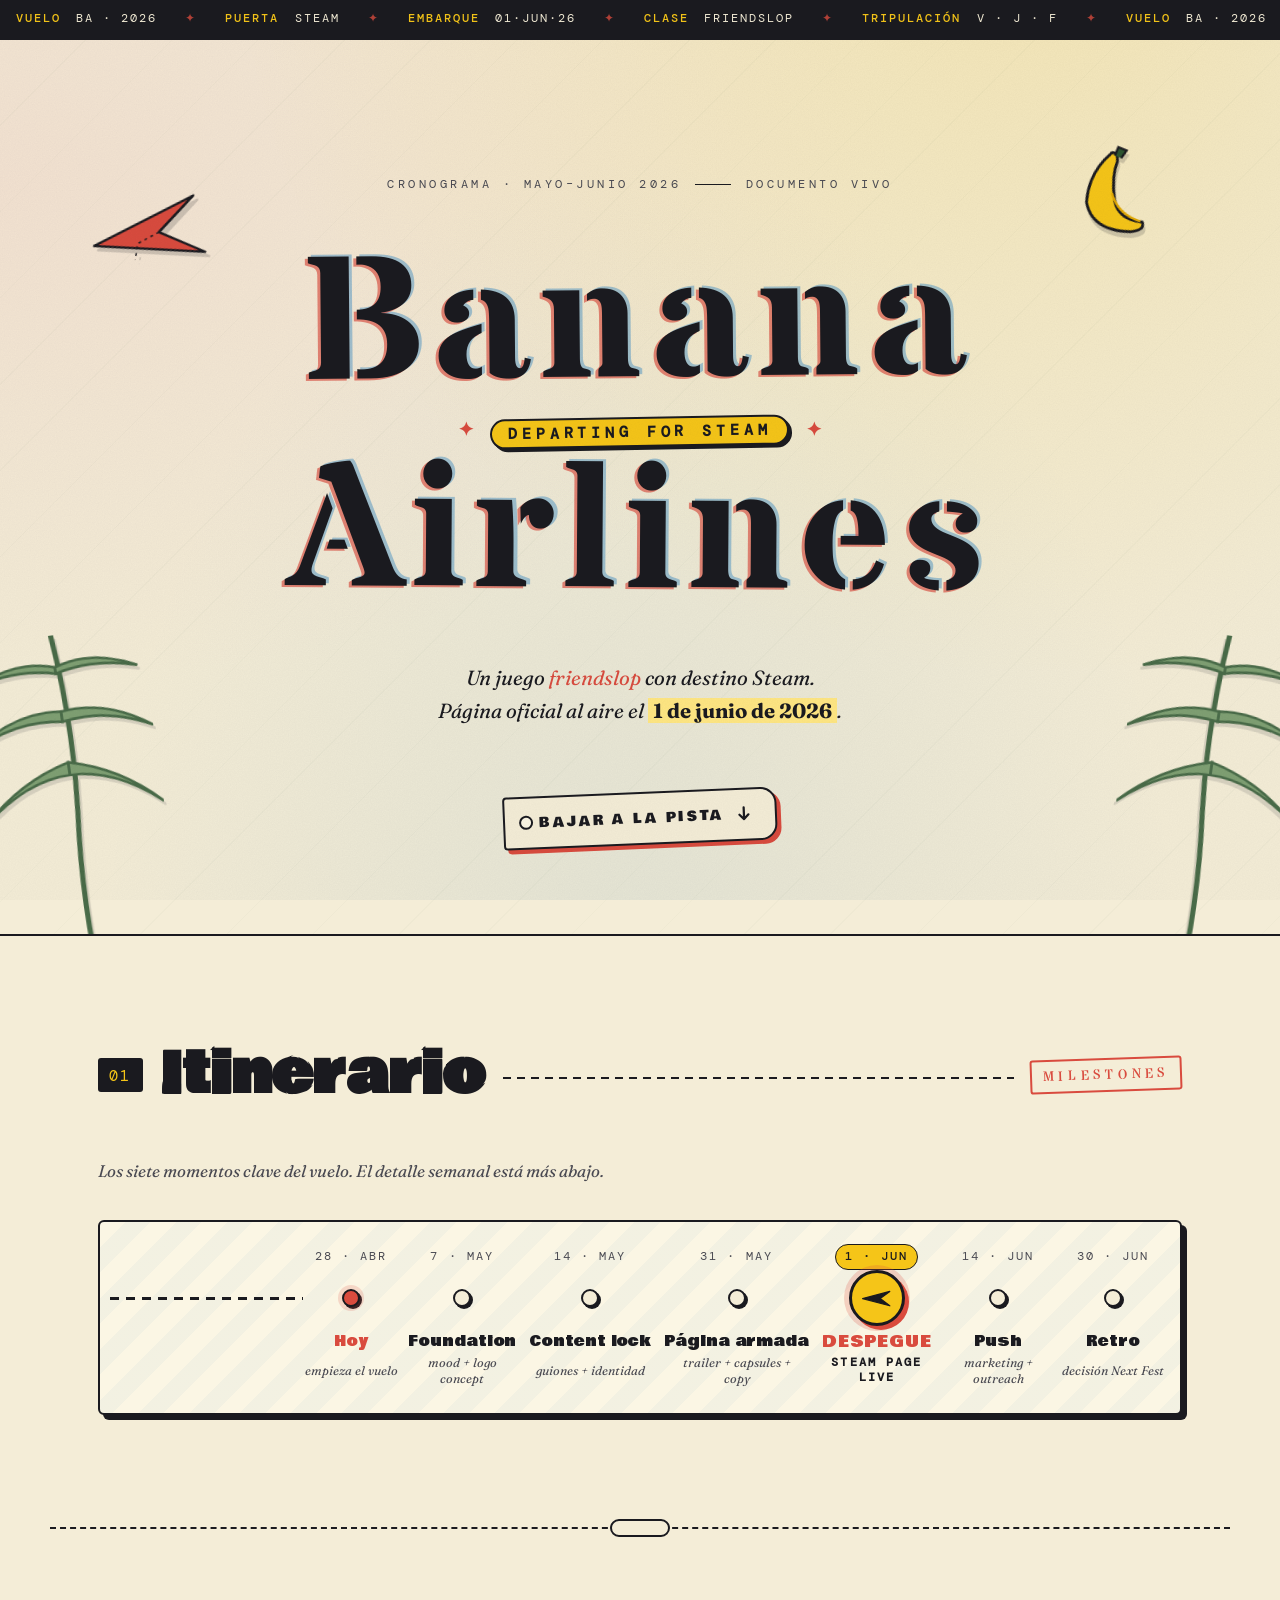
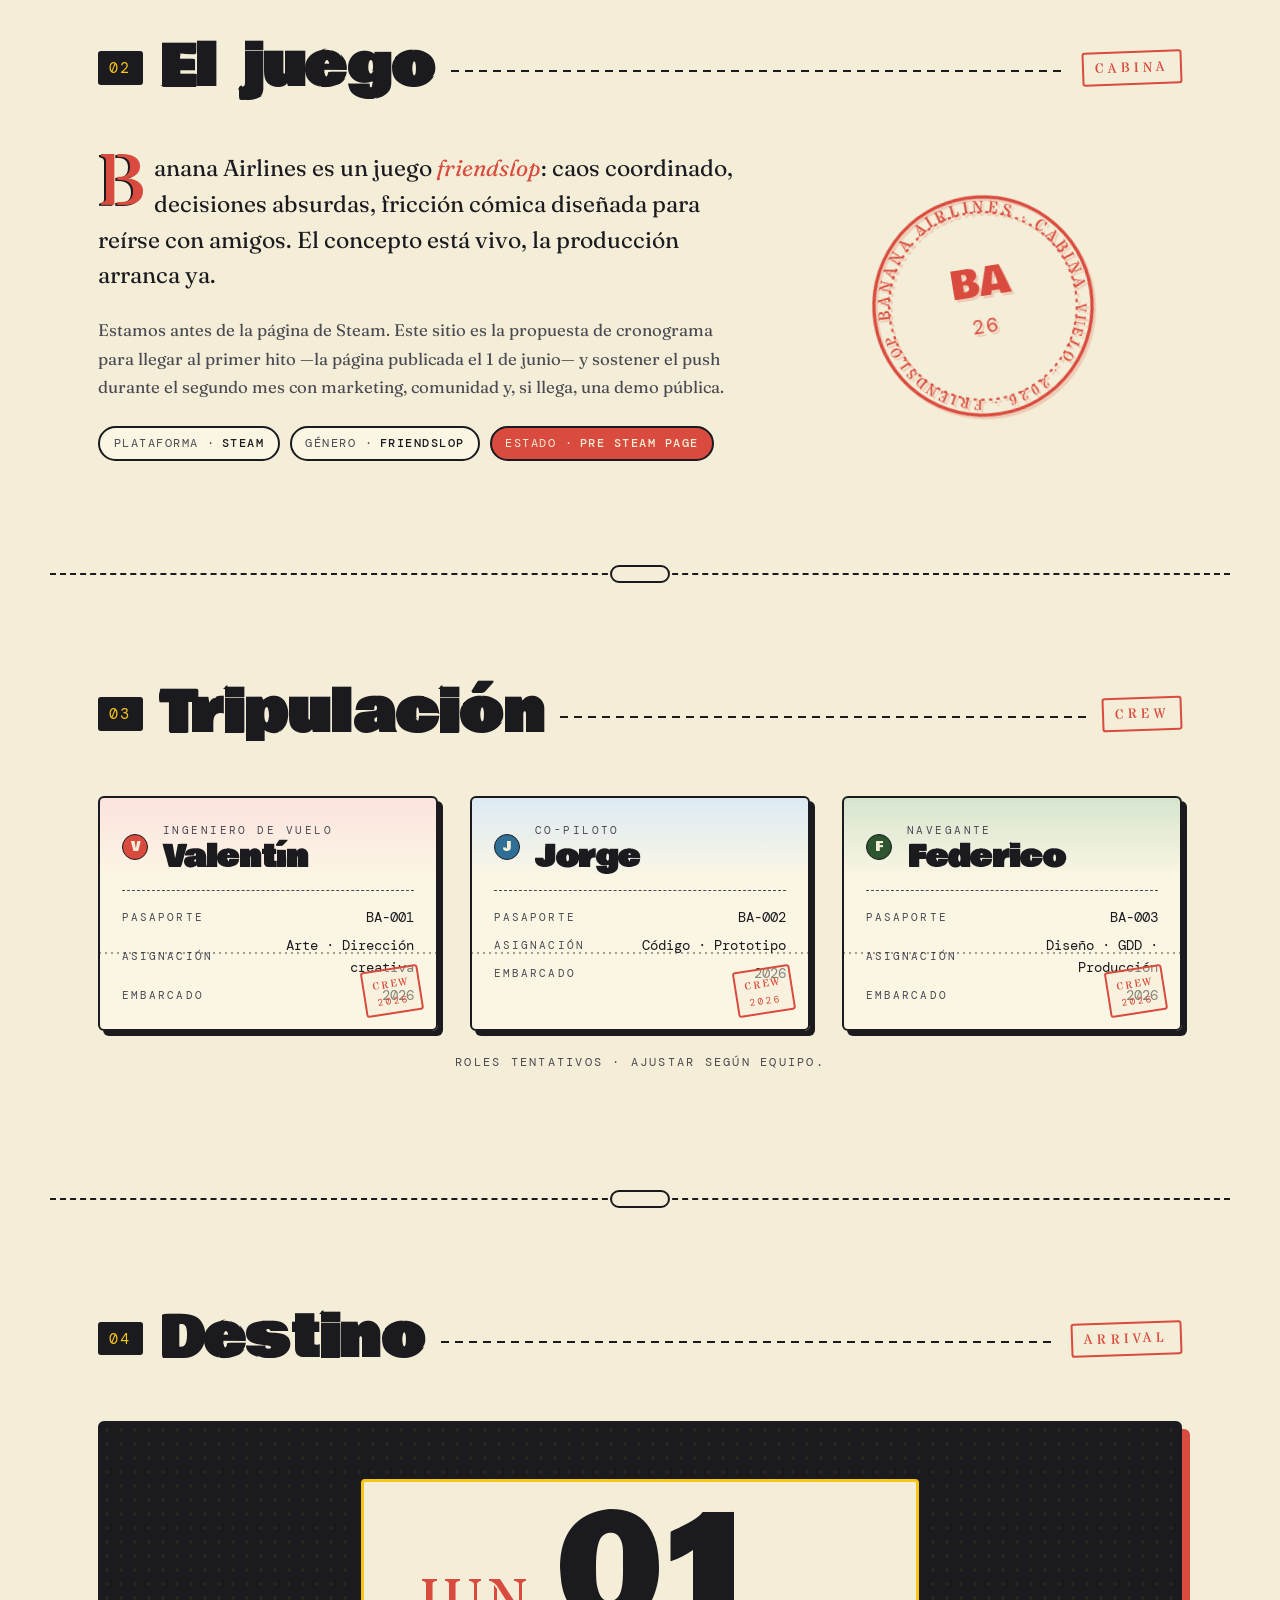
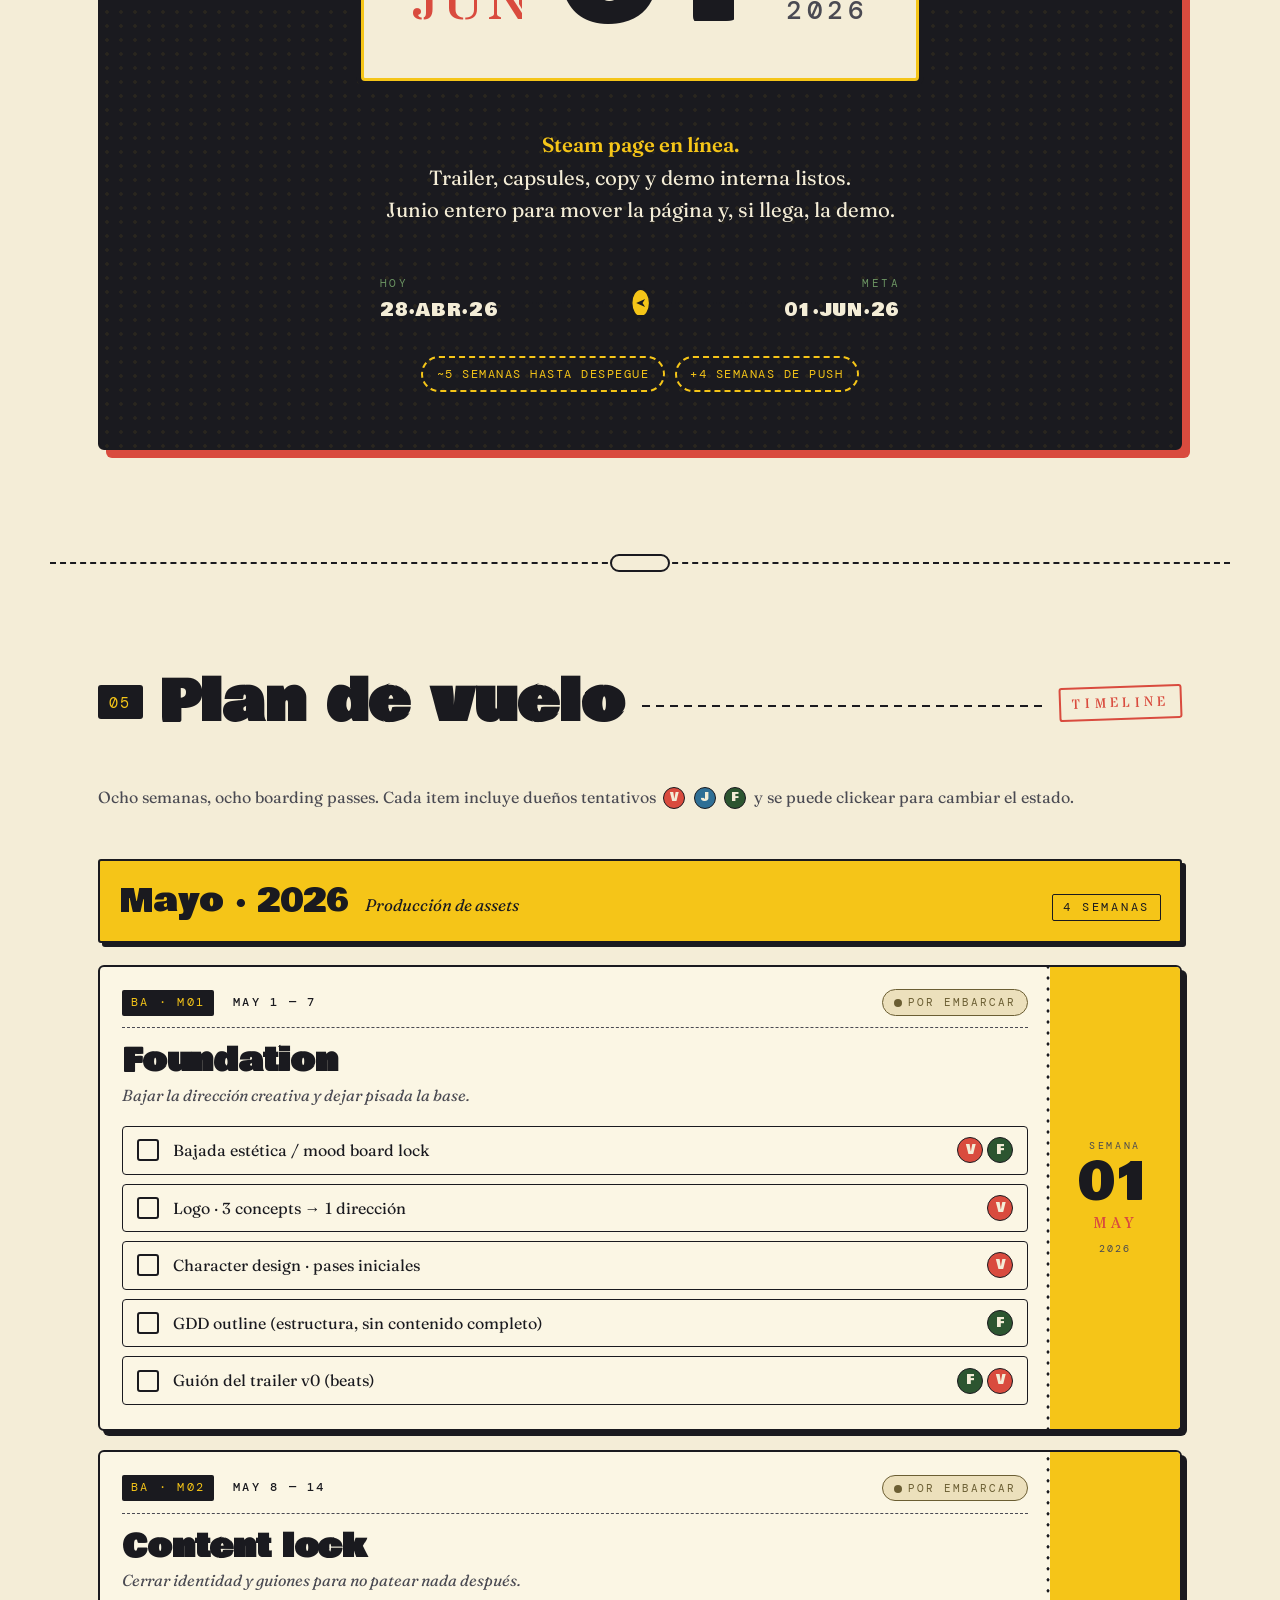
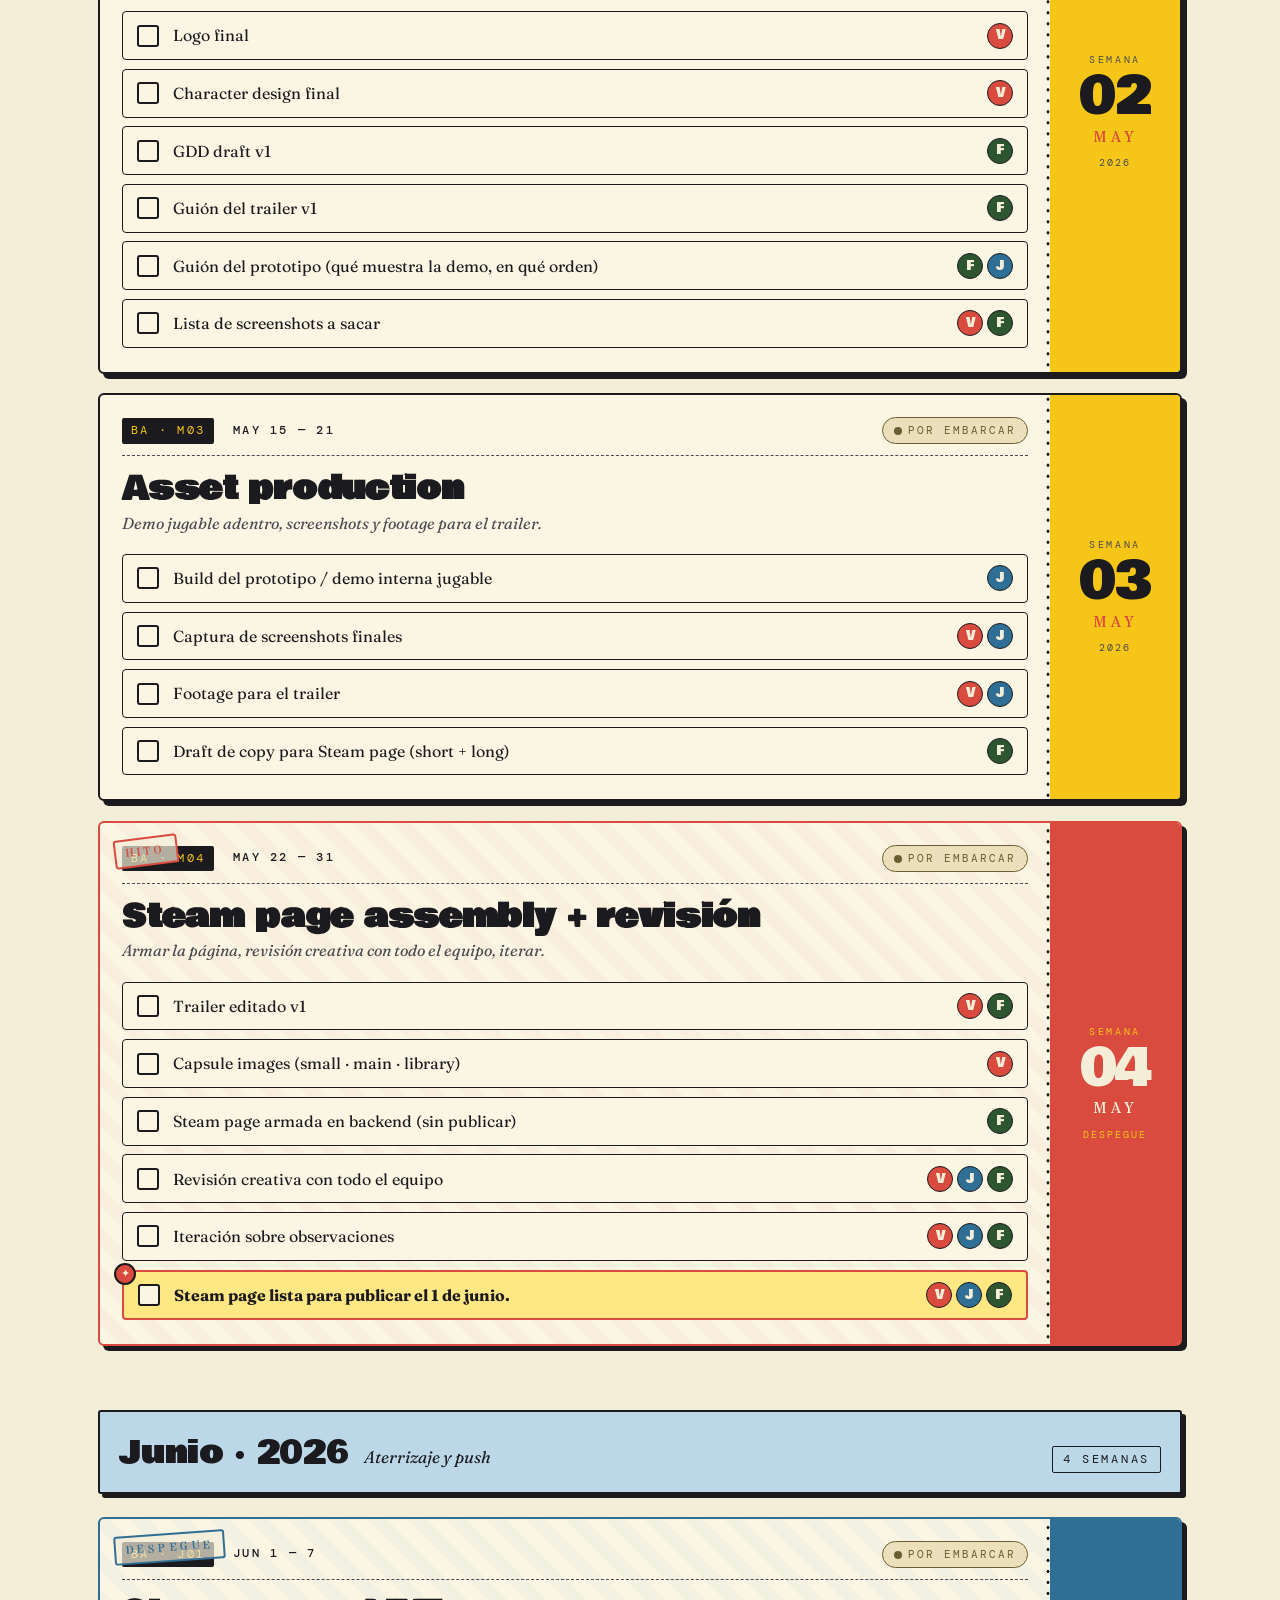
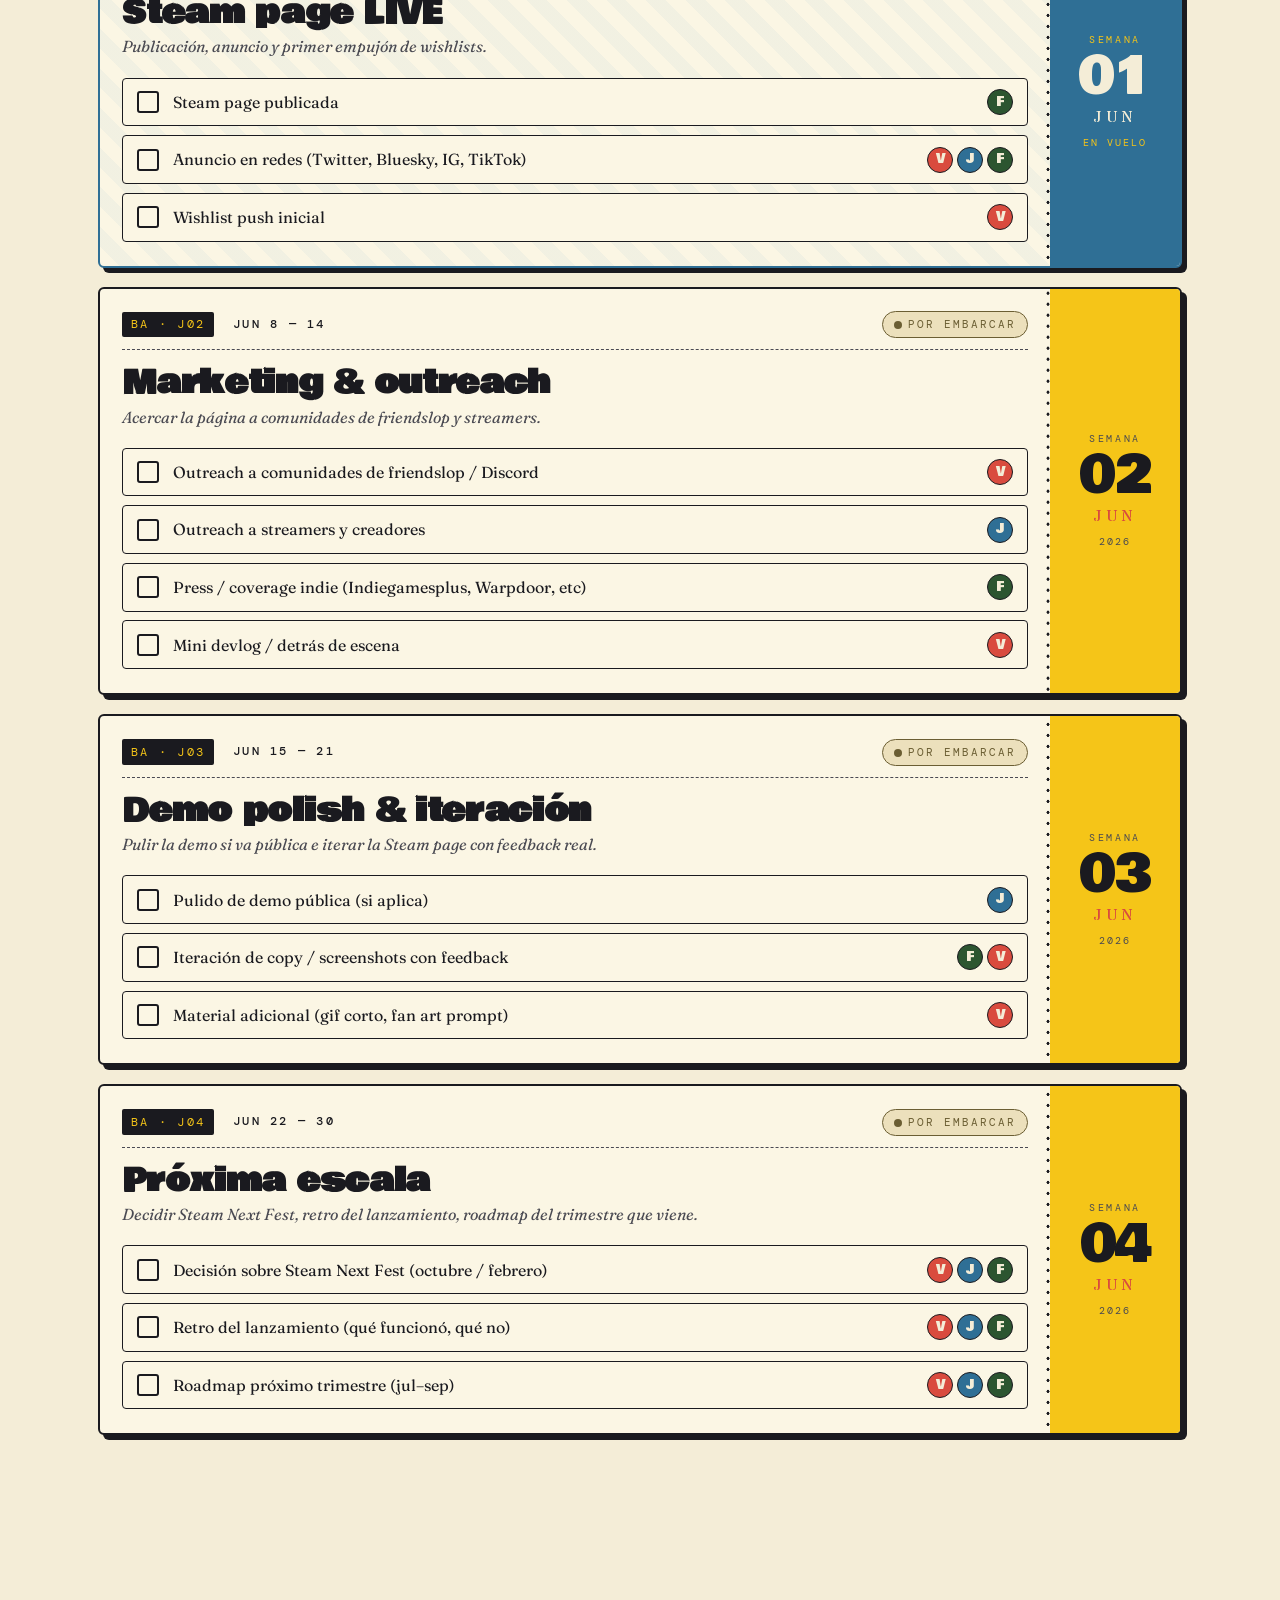
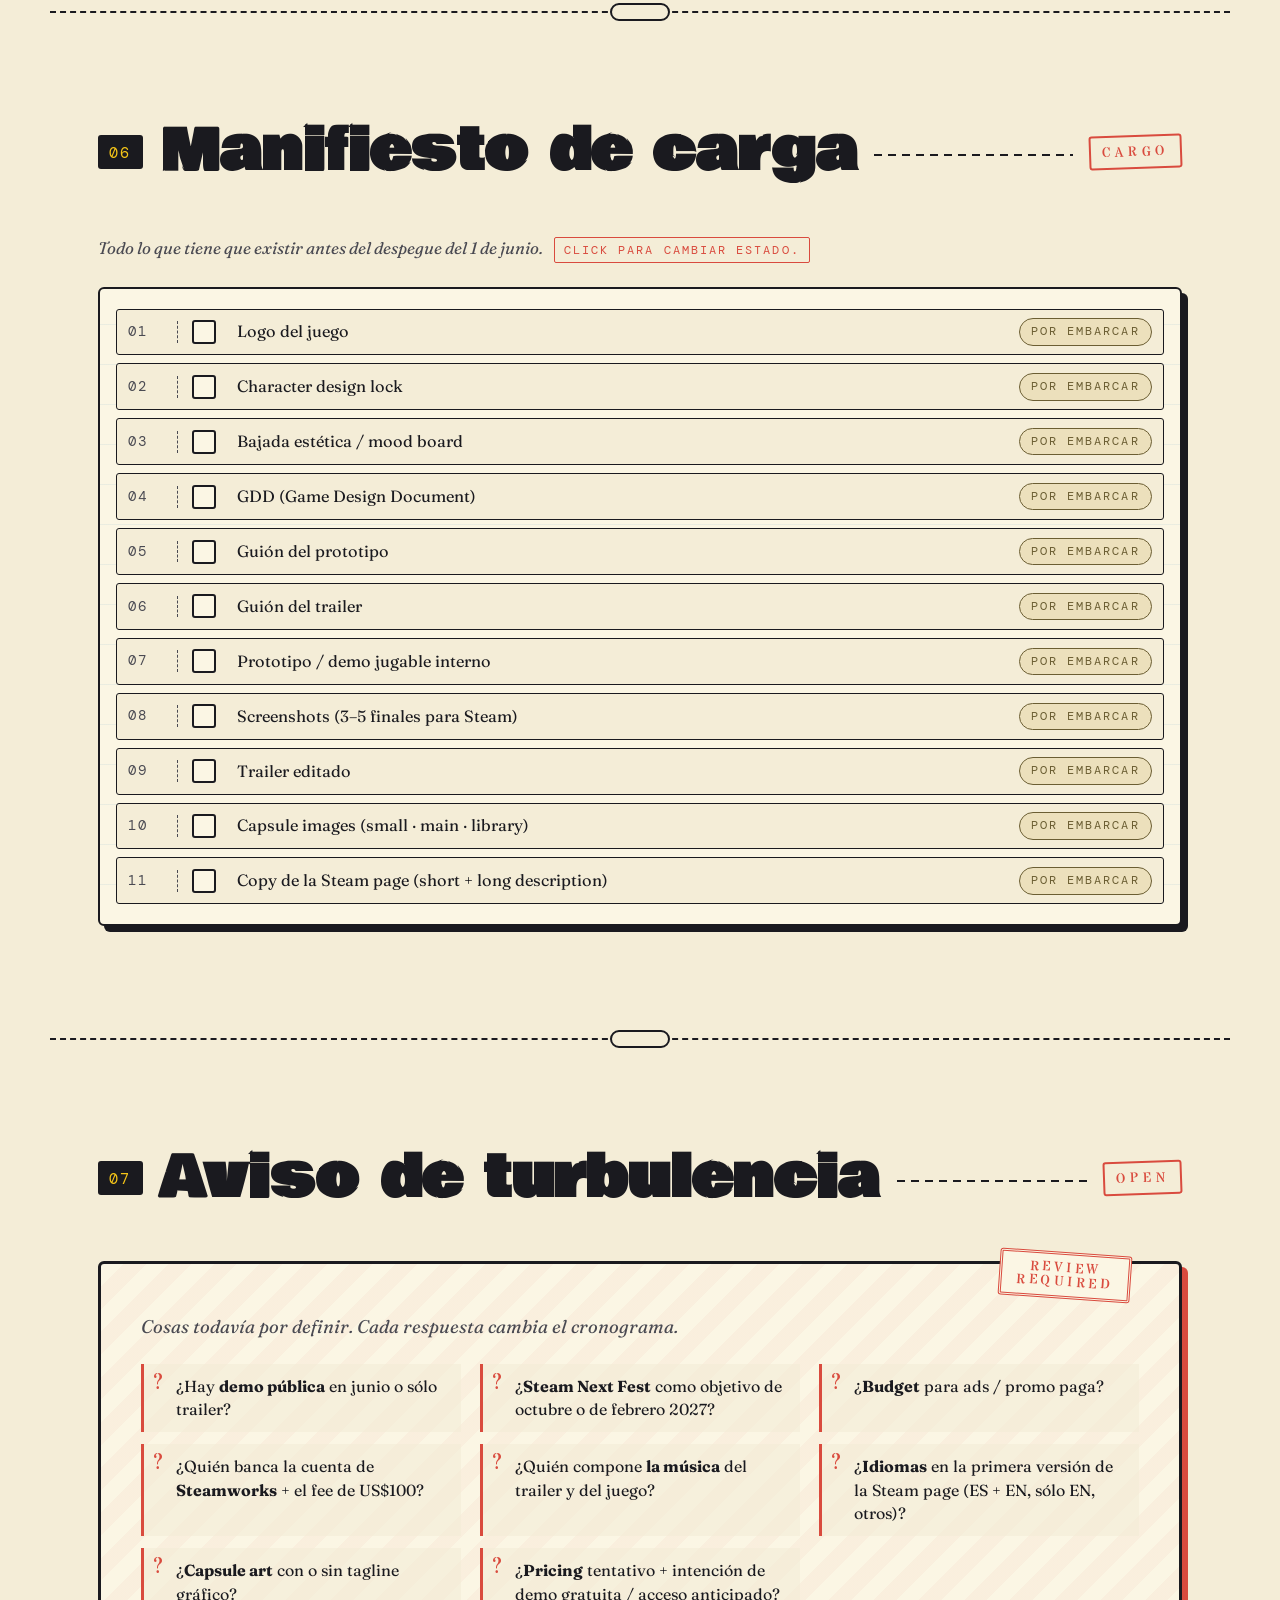
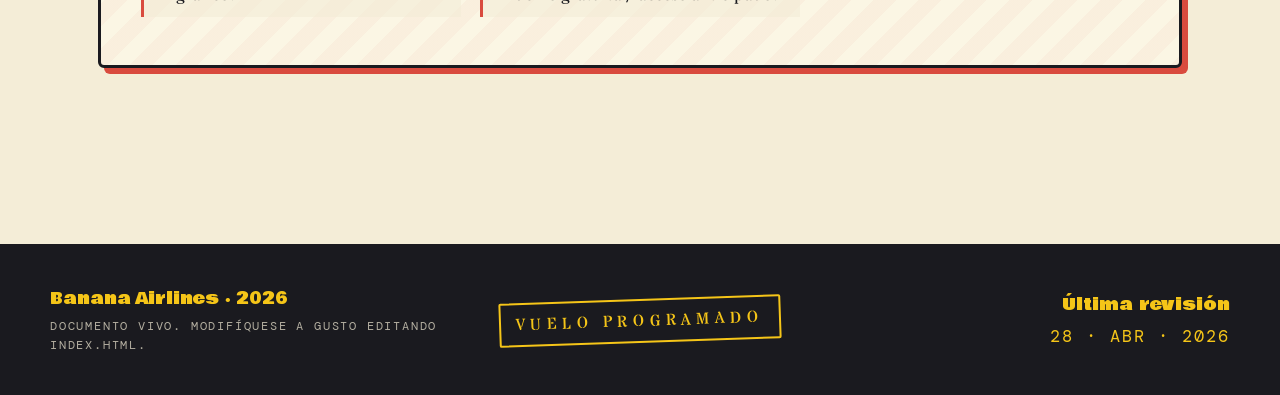
==== commit f828a418: "Add horizontal milestone itinerary + flatten crew roles" ====
--- a/index.html
+++ b/index.html
@@ -120,11 +120,84 @@
 </section>
 
 <!-- ============================================== -->
+<!-- ===========     ITINERARIO        ============= -->
+<!-- ============================================== -->
+<section class="section route" id="route">
+  <header class="section__head">
+    <span class="section__num">01</span>
+    <h2 class="section__title">Itinerario</h2>
+    <span class="section__rule"></span>
+    <span class="section__nameplate">milestones</span>
+  </header>
+
+  <p class="route__intro">Los siete momentos clave del vuelo. El detalle semanal está más abajo.</p>
+
+  <div class="route__rail">
+    <ol class="route__stops">
+
+      <li class="stop stop--now">
+        <span class="stop__date">28 · ABR</span>
+        <span class="stop__dot" aria-hidden="true"></span>
+        <span class="stop__label">Hoy</span>
+        <span class="stop__sub">empieza el vuelo</span>
+      </li>
+
+      <li class="stop">
+        <span class="stop__date">7 · MAY</span>
+        <span class="stop__dot" aria-hidden="true"></span>
+        <span class="stop__label">Foundation</span>
+        <span class="stop__sub">mood + logo concept</span>
+      </li>
+
+      <li class="stop">
+        <span class="stop__date">14 · MAY</span>
+        <span class="stop__dot" aria-hidden="true"></span>
+        <span class="stop__label">Content lock</span>
+        <span class="stop__sub">guiones + identidad</span>
+      </li>
+
+      <li class="stop">
+        <span class="stop__date">31 · MAY</span>
+        <span class="stop__dot" aria-hidden="true"></span>
+        <span class="stop__label">Página armada</span>
+        <span class="stop__sub">trailer + capsules + copy</span>
+      </li>
+
+      <li class="stop stop--launch">
+        <span class="stop__date">1 · JUN</span>
+        <span class="stop__dot" aria-hidden="true">
+          <svg viewBox="0 0 40 24" aria-hidden="true">
+            <path d="M2 12 L36 3 L24 12 L36 21 Z" fill="#1A1A1F" stroke="#1A1A1F" stroke-width="1.5" stroke-linejoin="round"/>
+          </svg>
+        </span>
+        <span class="stop__label">Despegue</span>
+        <span class="stop__sub">Steam page LIVE</span>
+      </li>
+
+      <li class="stop">
+        <span class="stop__date">14 · JUN</span>
+        <span class="stop__dot" aria-hidden="true"></span>
+        <span class="stop__label">Push</span>
+        <span class="stop__sub">marketing + outreach</span>
+      </li>
+
+      <li class="stop">
+        <span class="stop__date">30 · JUN</span>
+        <span class="stop__dot" aria-hidden="true"></span>
+        <span class="stop__label">Retro</span>
+        <span class="stop__sub">decisión Next Fest</span>
+      </li>
+
+    </ol>
+  </div>
+</section>
+
+<!-- ============================================== -->
 <!-- ===========      THE PITCH        ============= -->
 <!-- ============================================== -->
 <section class="section pitch" id="pitch">
   <header class="section__head">
-    <span class="section__num">01</span>
+    <span class="section__num">02</span>
     <h2 class="section__title">El juego</h2>
     <span class="section__rule"></span>
     <span class="section__nameplate">cabina</span>
@@ -171,7 +244,7 @@
 <!-- ============================================== -->
 <section class="section crew" id="crew">
   <header class="section__head">
-    <span class="section__num">02</span>
+    <span class="section__num">03</span>
     <h2 class="section__title">Tripulación</h2>
     <span class="section__rule"></span>
     <span class="section__nameplate">crew</span>
@@ -184,7 +257,7 @@
       <div class="crew-card__top">
         <span class="crew-card__owner ow ow--v">V</span>
         <div class="crew-card__head">
-          <p class="crew-card__role">Capitán de cabina</p>
+          <p class="crew-card__role">Ingeniero de vuelo</p>
           <h3 class="crew-card__name">Valentín</h3>
         </div>
       </div>
@@ -205,7 +278,7 @@
       <div class="crew-card__top">
         <span class="crew-card__owner ow ow--j">J</span>
         <div class="crew-card__head">
-          <p class="crew-card__role">Ingeniero de vuelo</p>
+          <p class="crew-card__role">Co-piloto</p>
           <h3 class="crew-card__name">Jorge</h3>
         </div>
       </div>
@@ -226,7 +299,7 @@
       <div class="crew-card__top">
         <span class="crew-card__owner ow ow--f">F</span>
         <div class="crew-card__head">
-          <p class="crew-card__role">Despachante</p>
+          <p class="crew-card__role">Navegante</p>
           <h3 class="crew-card__name">Federico</h3>
         </div>
       </div>
@@ -252,7 +325,7 @@
 <!-- ============================================== -->
 <section class="section goal" id="goal">
   <header class="section__head">
-    <span class="section__num">03</span>
+    <span class="section__num">04</span>
     <h2 class="section__title">Destino</h2>
     <span class="section__rule"></span>
     <span class="section__nameplate">arrival</span>
@@ -303,7 +376,7 @@
 <!-- ============================================== -->
 <section class="section plan" id="plan">
   <header class="section__head">
-    <span class="section__num">04</span>
+    <span class="section__num">05</span>
     <h2 class="section__title">Plan de vuelo</h2>
     <span class="section__rule"></span>
     <span class="section__nameplate">timeline</span>
@@ -681,7 +754,7 @@
 <!-- ============================================== -->
 <section class="section manifest" id="manifest">
   <header class="section__head">
-    <span class="section__num">05</span>
+    <span class="section__num">06</span>
     <h2 class="section__title">Manifiesto de carga</h2>
     <span class="section__rule"></span>
     <span class="section__nameplate">cargo</span>
@@ -767,7 +840,7 @@
 <!-- ============================================== -->
 <section class="section risks" id="risks">
   <header class="section__head">
-    <span class="section__num">06</span>
+    <span class="section__num">07</span>
     <h2 class="section__title">Aviso de turbulencia</h2>
     <span class="section__rule"></span>
     <span class="section__nameplate">open</span>
--- a/styles.css
+++ b/styles.css
@@ -395,6 +395,245 @@
 }
 
 /* ============================================
+   ROUTE / ITINERARIO (horizontal milestones)
+   ============================================ */
+.route__intro {
+  font-style: italic;
+  color: var(--ink-soft);
+  font-size: 1.05rem;
+  margin: 0 0 clamp(1.5rem, 3vw, 2.2rem);
+  max-width: 52ch;
+}
+
+.route__rail {
+  position: relative;
+  padding: 1.4rem 1rem 1.6rem;
+  background:
+    repeating-linear-gradient(135deg,
+      transparent 0 18px,
+      rgba(91, 155, 196, 0.05) 18px 36px),
+    var(--paper);
+  border: 2px solid var(--ink);
+  border-radius: var(--radius);
+  box-shadow: 5px 5px 0 var(--ink);
+  overflow: hidden;
+}
+
+.route__stops {
+  display: grid;
+  grid-template-columns: repeat(7, minmax(0, 1fr));
+  grid-template-rows: auto auto auto auto;
+  gap: 0.6rem 0.5rem;
+  position: relative;
+  align-items: center;
+  justify-items: center;
+}
+
+.route__stops::before {
+  /* dotted route line behind dots row */
+  content: '';
+  grid-column: 1 / -1;
+  grid-row: 2;
+  align-self: center;
+  justify-self: stretch;
+  height: 3px;
+  background-image:
+    repeating-linear-gradient(to right,
+      var(--ink) 0 9px,
+      transparent 9px 16px);
+  z-index: 0;
+  margin: 0 -0.4rem;
+}
+
+.stop {
+  display: grid;
+  grid-column: span 1;
+  grid-row: 1 / span 4;
+  grid-template-rows: subgrid;
+  align-items: center;
+  justify-items: center;
+  text-align: center;
+  position: relative;
+  gap: 0;
+}
+
+.stop__date {
+  grid-row: 1;
+  font-family: var(--font-mono);
+  font-size: 0.72rem;
+  letter-spacing: 0.18em;
+  color: var(--ink-soft);
+  text-transform: uppercase;
+  white-space: nowrap;
+}
+
+.stop__dot {
+  grid-row: 2;
+  width: 18px;
+  height: 18px;
+  border-radius: 50%;
+  background: var(--cream);
+  border: 2.5px solid var(--ink);
+  box-shadow: 2px 2px 0 var(--ink);
+  position: relative;
+  z-index: 2;
+}
+
+.stop__label {
+  grid-row: 3;
+  font-family: var(--font-chunk);
+  font-size: 0.92rem;
+  color: var(--ink);
+  line-height: 1.1;
+  letter-spacing: -0.005em;
+  margin-top: 0.45rem;
+  padding: 0 0.15rem;
+}
+
+.stop__sub {
+  grid-row: 4;
+  font-family: var(--font-body);
+  font-style: italic;
+  font-size: 0.78rem;
+  line-height: 1.3;
+  color: var(--ink-soft);
+  max-width: 14ch;
+  margin-top: 0.2rem;
+}
+
+/* Current ("HOY") */
+.stop--now .stop__dot {
+  background: var(--coral);
+  box-shadow:
+    0 0 0 4px rgba(217, 75, 62, 0.18),
+    2px 2px 0 var(--ink);
+  animation: pulseNow 2.4s ease-in-out infinite;
+}
+.stop--now .stop__label { color: var(--coral); }
+@keyframes pulseNow {
+  0%, 100% { box-shadow: 0 0 0 4px rgba(217, 75, 62, 0.18), 2px 2px 0 var(--ink); }
+  50%      { box-shadow: 0 0 0 10px rgba(217, 75, 62, 0.04), 2px 2px 0 var(--ink); }
+}
+
+/* Despegue (the big one) */
+.stop--launch .stop__dot {
+  width: 56px;
+  height: 56px;
+  background: var(--banana);
+  border-width: 3px;
+  display: inline-flex;
+  align-items: center;
+  justify-content: center;
+  box-shadow:
+    0 0 0 5px rgba(217, 75, 62, 0.22),
+    4px 4px 0 var(--coral);
+}
+.stop--launch .stop__dot svg {
+  width: 32px;
+  height: auto;
+  display: block;
+}
+.stop--launch .stop__date {
+  background: var(--banana);
+  color: var(--ink);
+  padding: 0.2rem 0.55rem 0.15rem;
+  border: 1.5px solid var(--ink);
+  border-radius: 999px;
+  font-weight: 500;
+  letter-spacing: 0.18em;
+}
+.stop--launch .stop__label {
+  color: var(--coral);
+  font-size: 1.05rem;
+  letter-spacing: 0.05em;
+  text-transform: uppercase;
+}
+.stop--launch .stop__sub {
+  font-style: normal;
+  font-weight: 600;
+  color: var(--ink);
+  font-family: var(--font-mono);
+  font-size: 0.72rem;
+  letter-spacing: 0.18em;
+  text-transform: uppercase;
+}
+
+/* Mobile / vertical layout */
+@media (max-width: 760px) {
+  .route__rail { padding: 1rem 0.8rem 1.2rem; }
+
+  .route__stops {
+    grid-template-columns: 70px 28px 1fr;
+    grid-template-rows: none;
+    grid-auto-rows: auto;
+    grid-auto-flow: row;
+    gap: 0.3rem 0.9rem;
+    align-items: start;
+    justify-items: stretch;
+    text-align: left;
+  }
+  .route__stops::before {
+    grid-column: 2;
+    grid-row: 1 / -1;
+    align-self: stretch;
+    justify-self: center;
+    width: 3px;
+    height: auto;
+    background-image:
+      repeating-linear-gradient(to bottom,
+        var(--ink) 0 9px,
+        transparent 9px 16px);
+    margin: 0.6rem 0;
+  }
+
+  .stop {
+    grid-column: 1 / -1;
+    grid-row: auto / span 1;
+    grid-template-columns: 70px 28px 1fr;
+    grid-template-rows: auto auto;
+    align-items: center;
+    justify-items: start;
+    text-align: left;
+    column-gap: 0.9rem;
+    row-gap: 0.05rem;
+    padding: 0.5rem 0;
+  }
+  .stop__date {
+    grid-column: 1;
+    grid-row: 1 / span 2;
+    align-self: center;
+    justify-self: end;
+    text-align: right;
+  }
+  .stop__dot {
+    grid-column: 2;
+    grid-row: 1 / span 2;
+    align-self: center;
+    justify-self: center;
+    margin: 0;
+  }
+  .stop__label {
+    grid-column: 3;
+    grid-row: 1;
+    margin-top: 0;
+    text-align: left;
+    padding: 0;
+  }
+  .stop__sub {
+    grid-column: 3;
+    grid-row: 2;
+    margin-top: 0;
+    max-width: none;
+  }
+
+  .stop--launch .stop__dot {
+    width: 44px;
+    height: 44px;
+  }
+  .stop--launch .stop__dot svg { width: 24px; }
+}
+
+/* ============================================
    PITCH
    ============================================ */
 .pitch__grid {
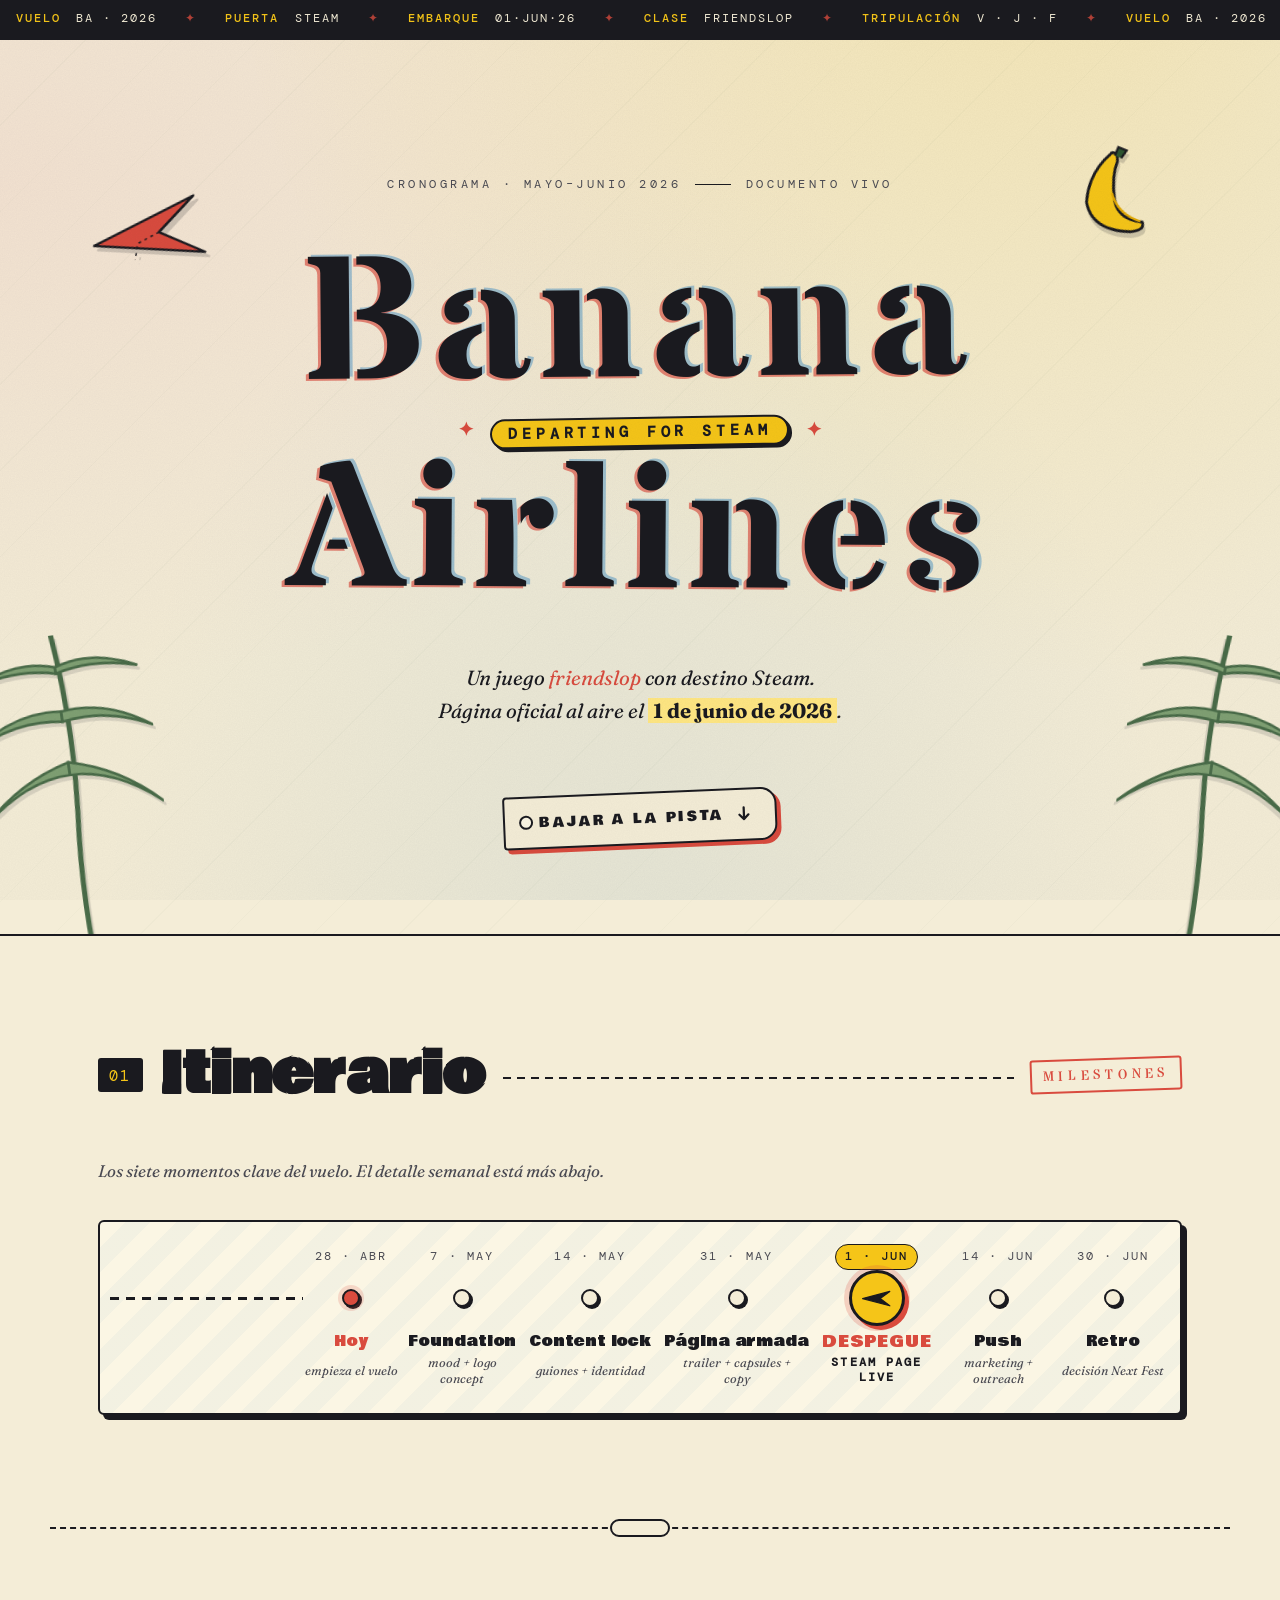
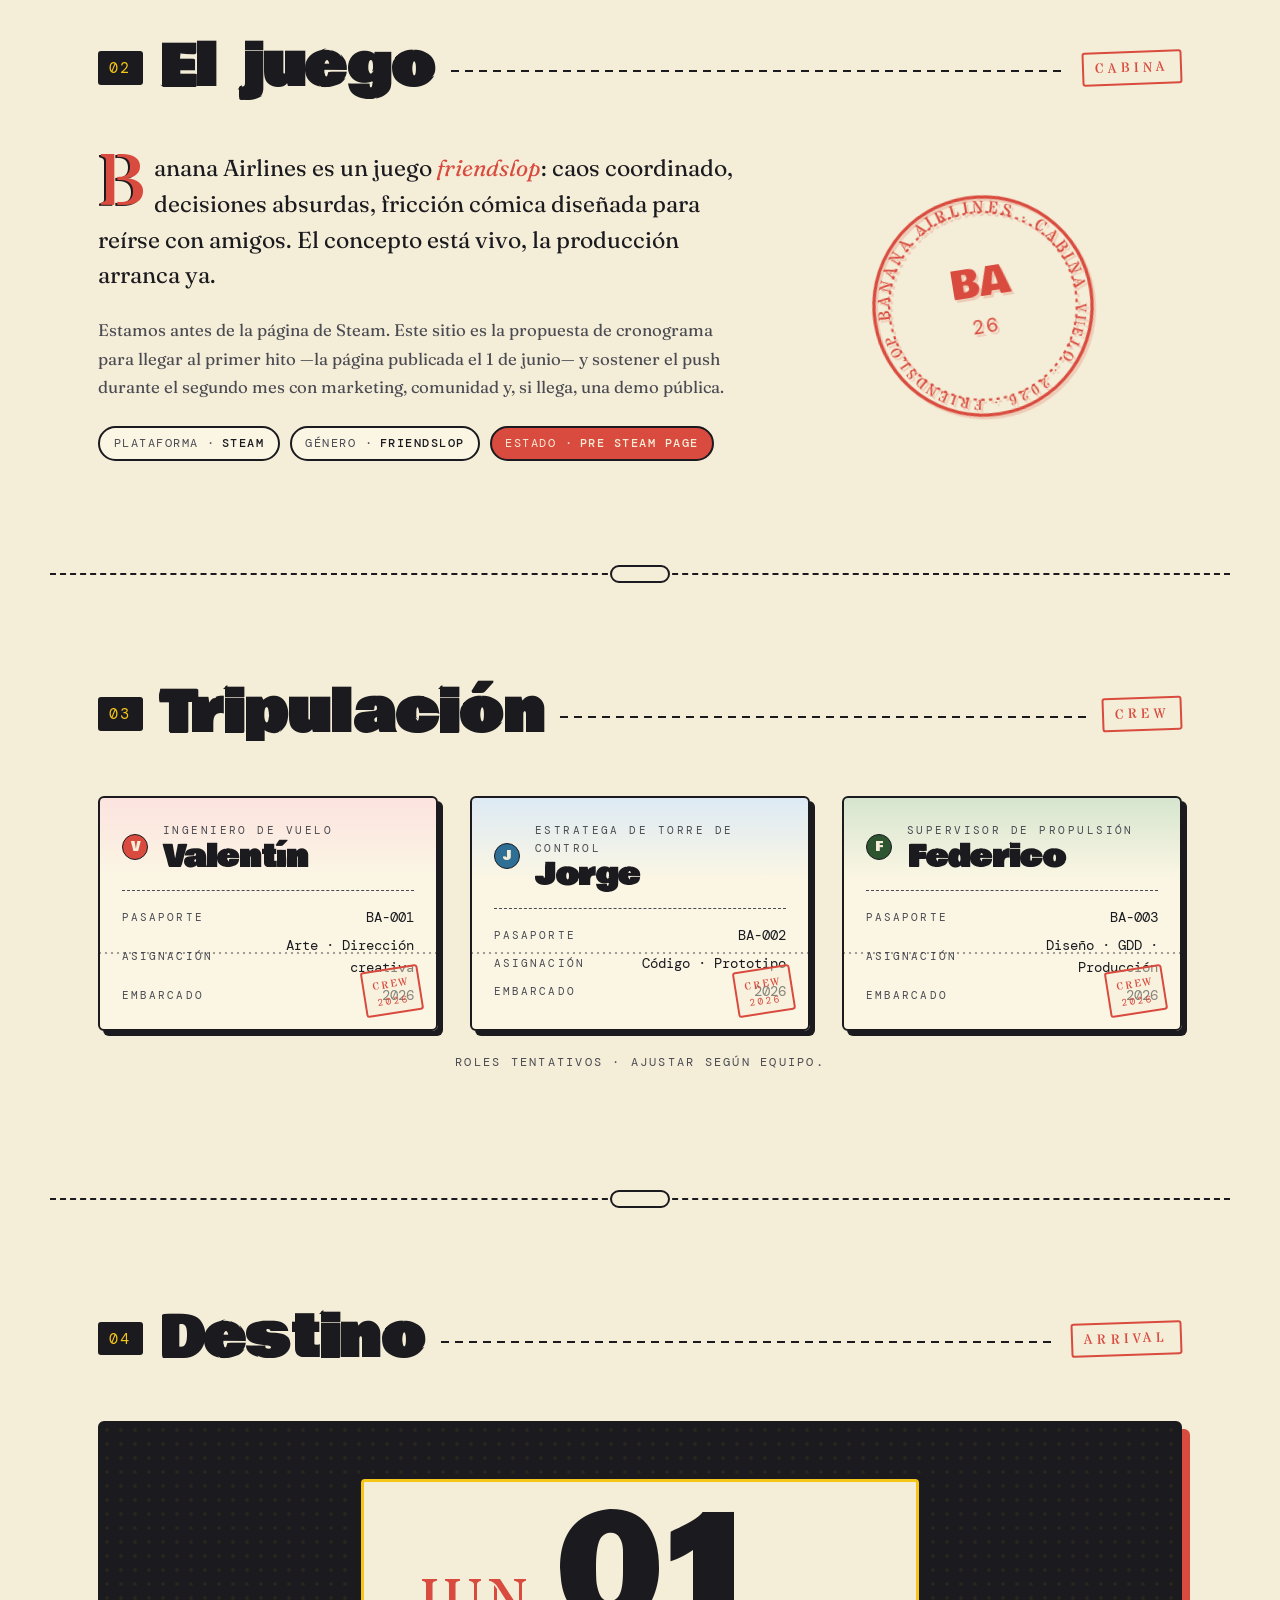
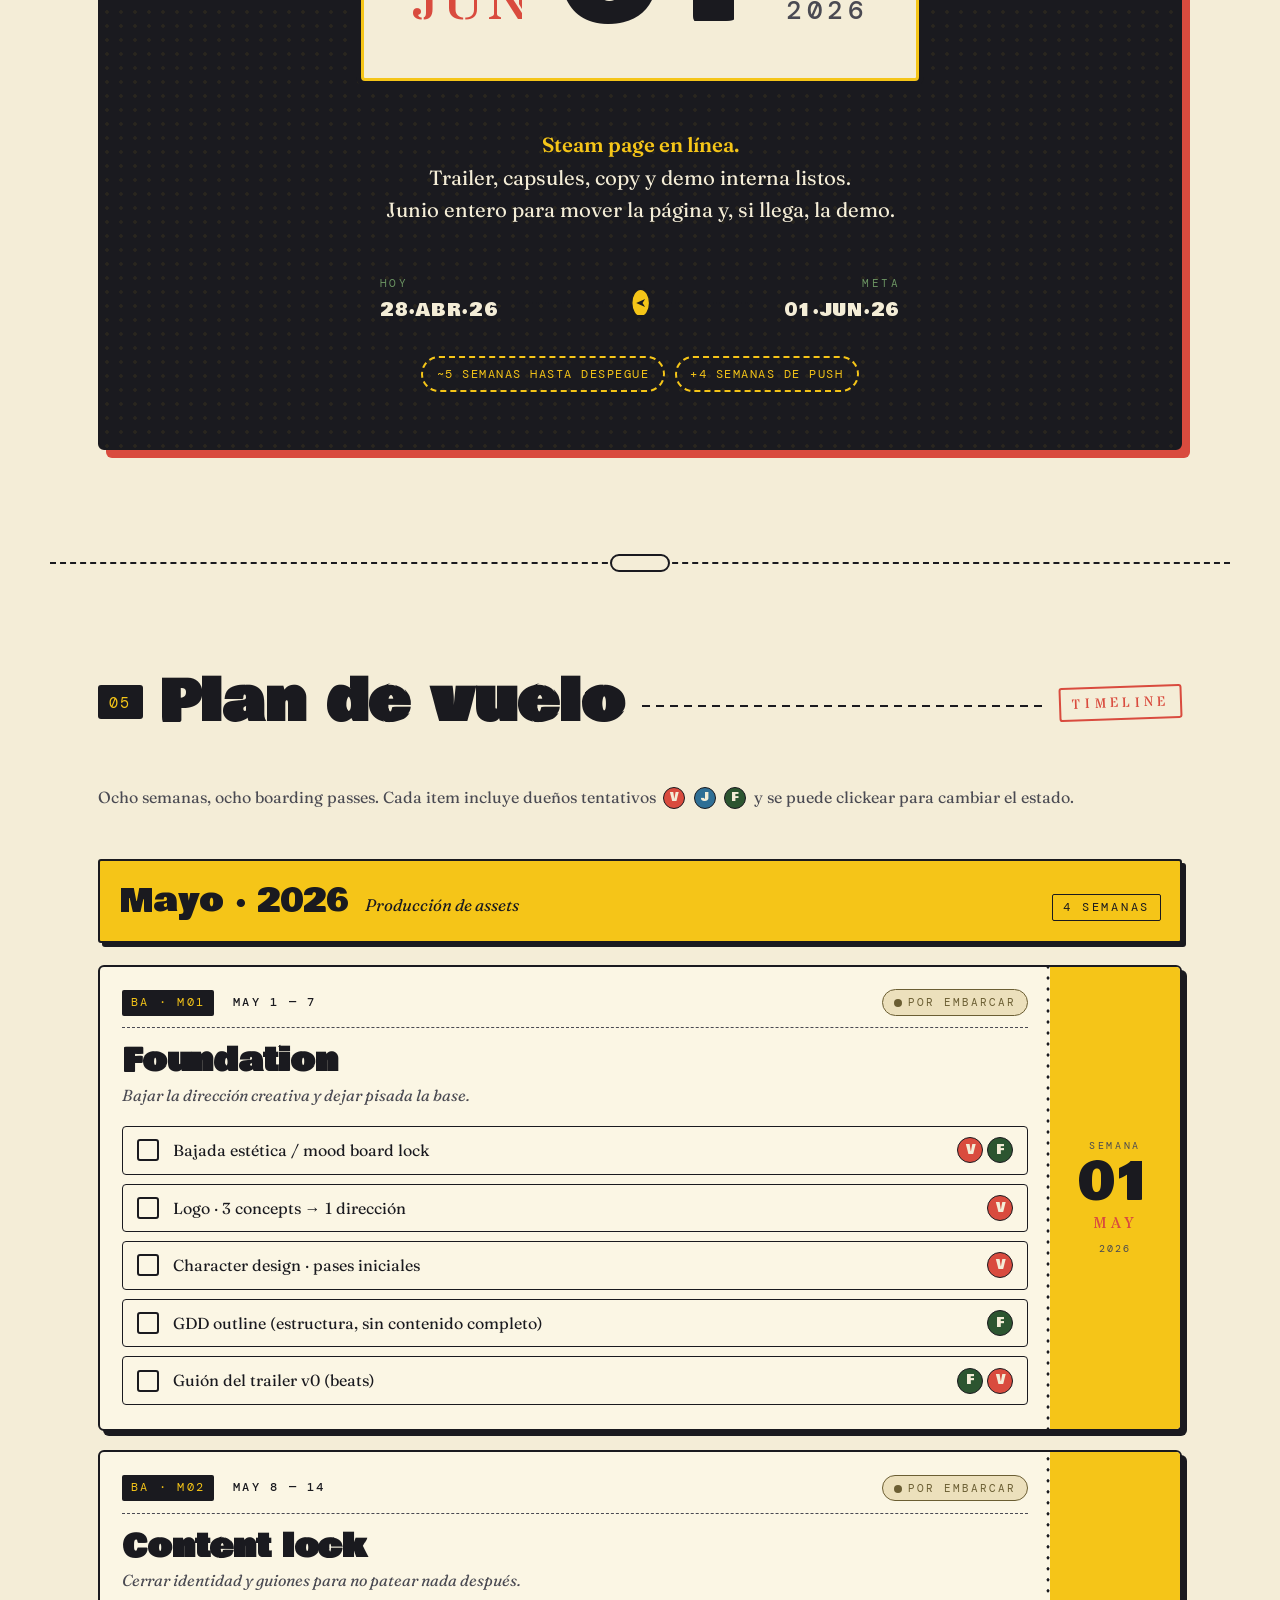
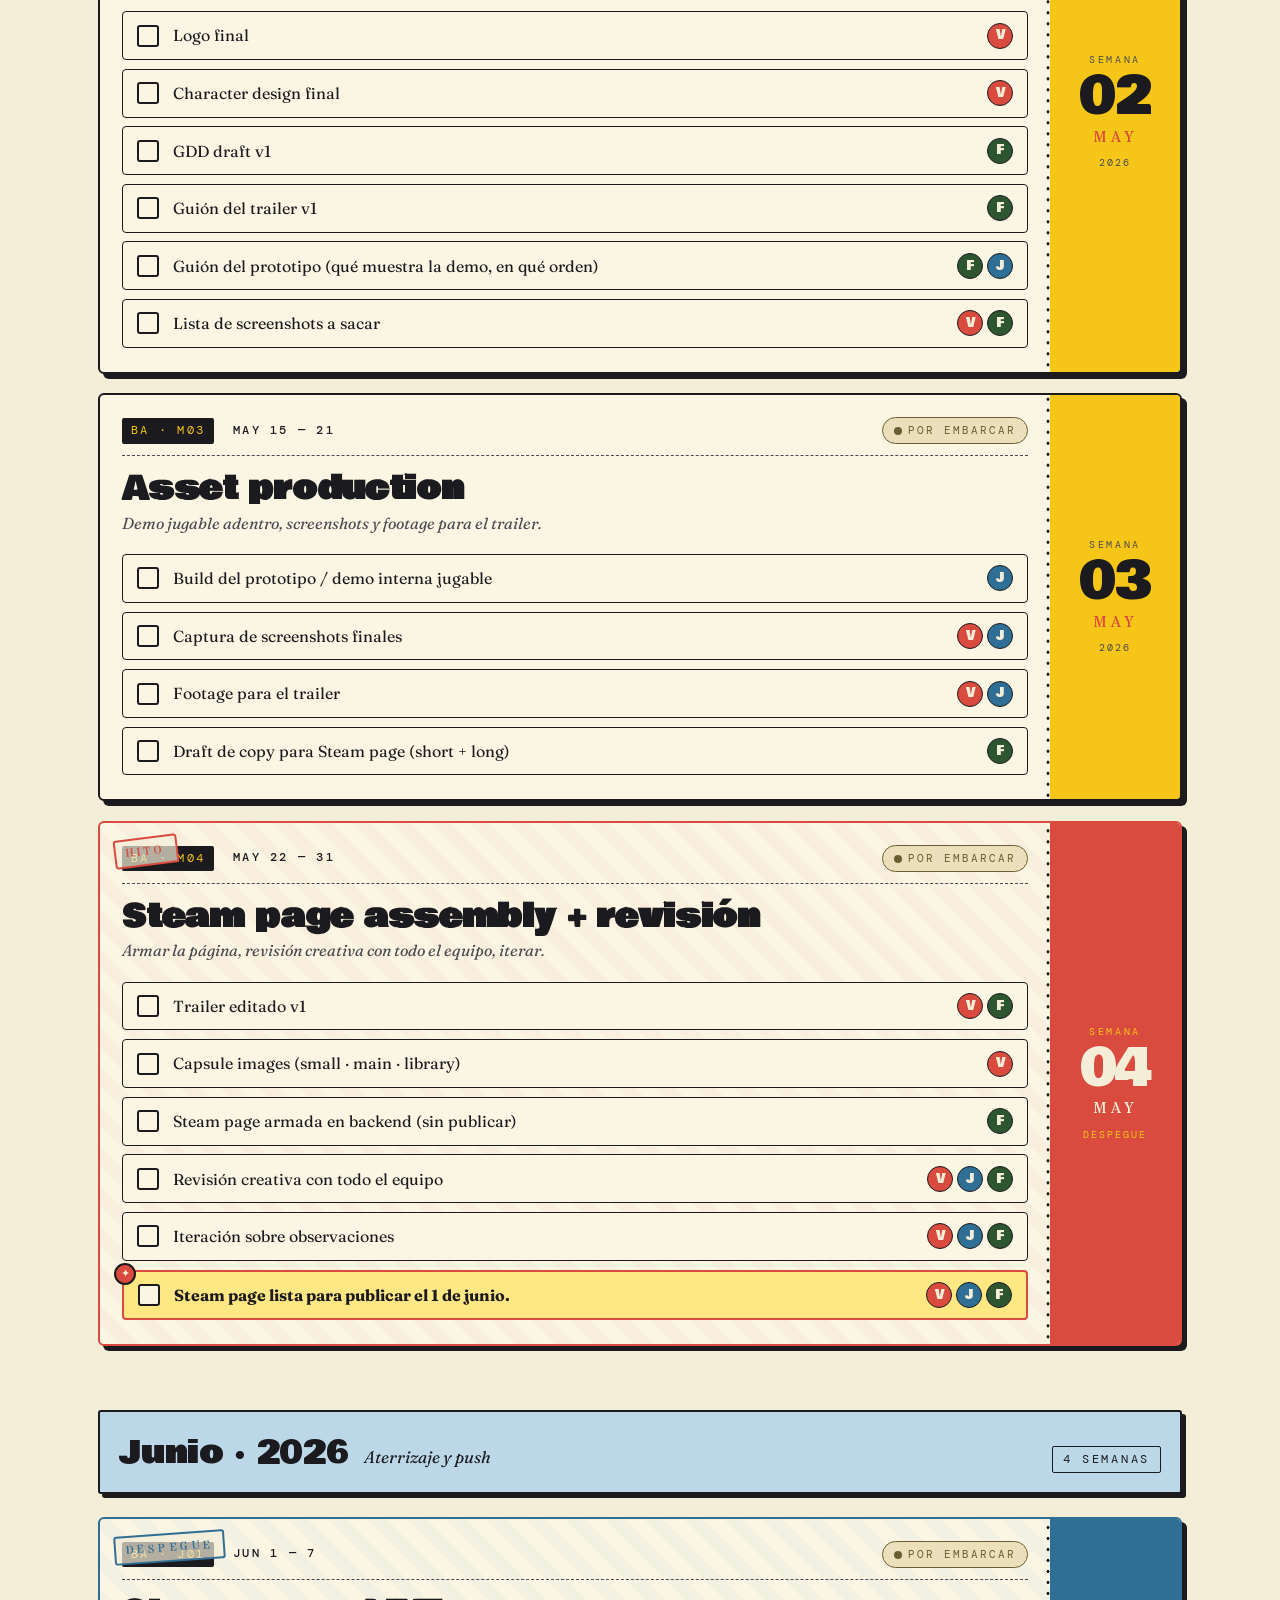
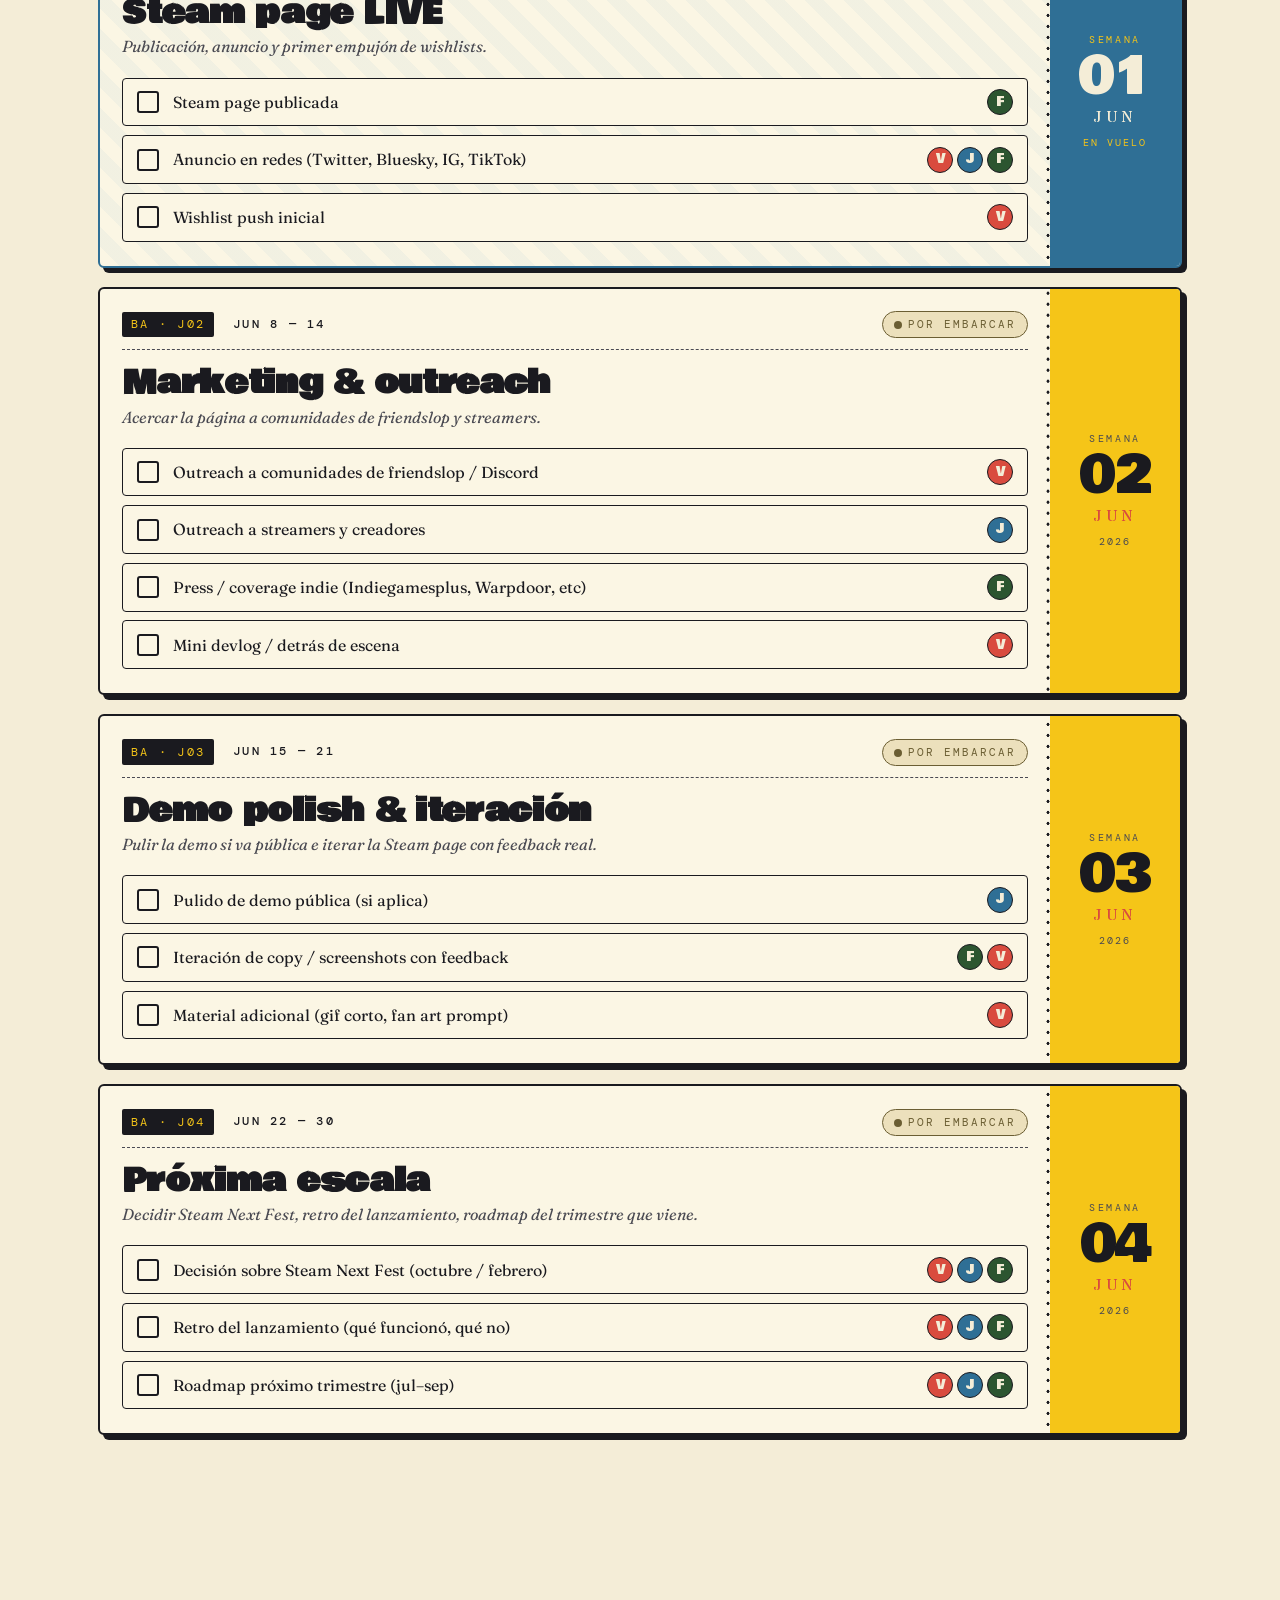
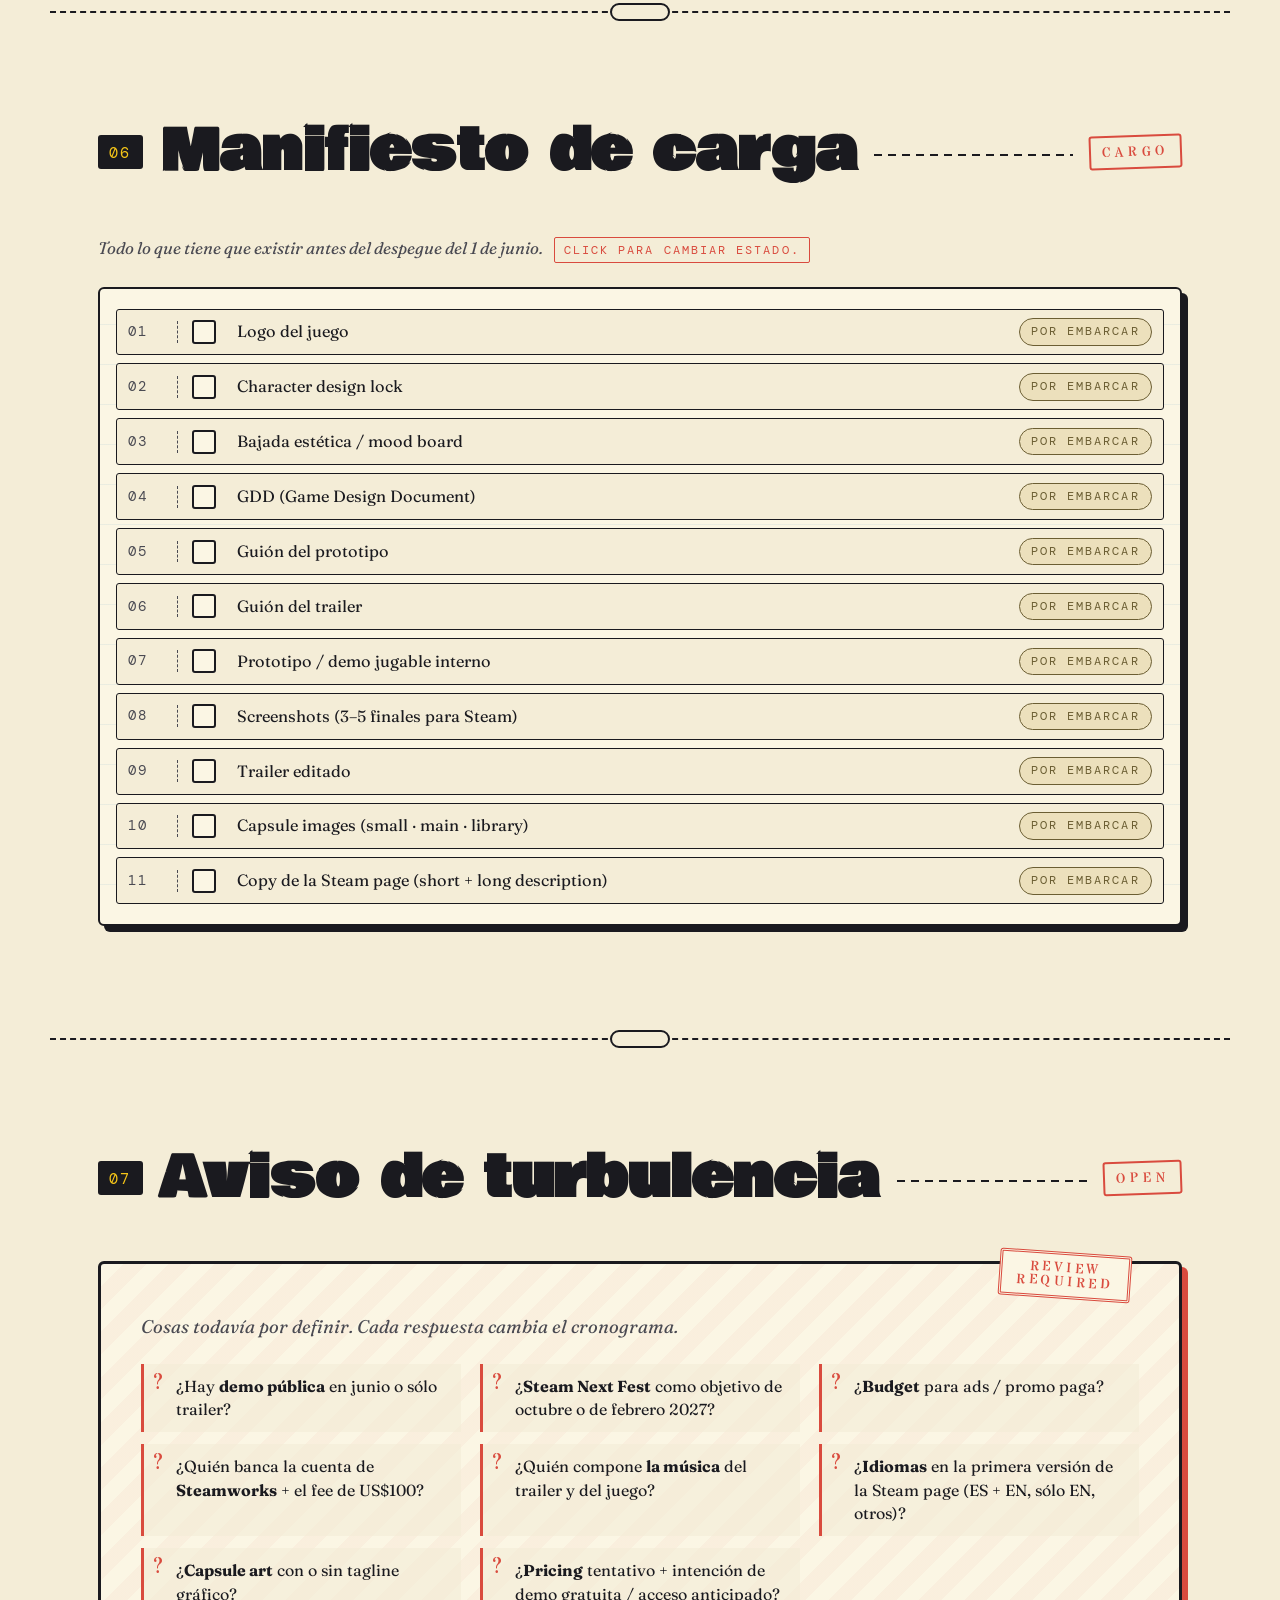
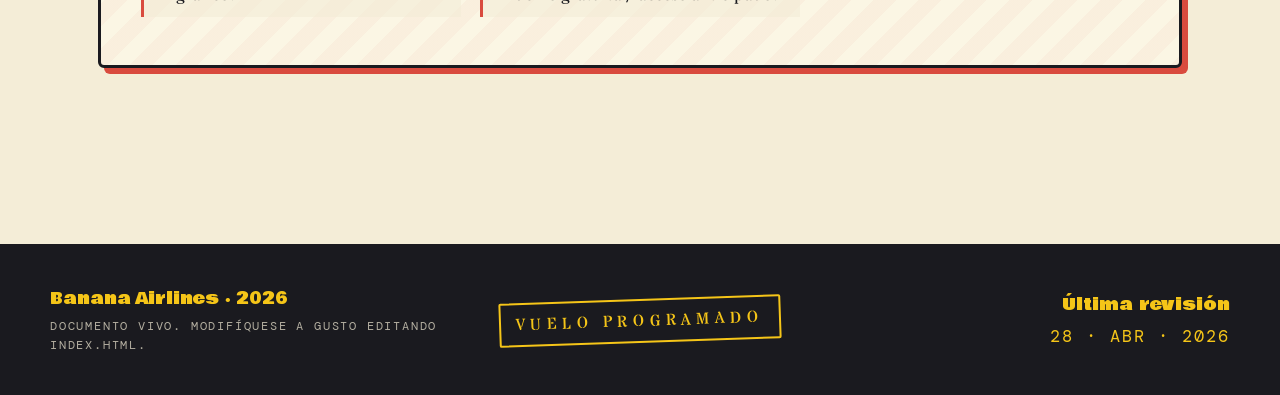
==== commit 40228785: "Update Jorge and Federico crew roles" ====
--- a/index.html
+++ b/index.html
@@ -278,7 +278,7 @@
       <div class="crew-card__top">
         <span class="crew-card__owner ow ow--j">J</span>
         <div class="crew-card__head">
-          <p class="crew-card__role">Co-piloto</p>
+          <p class="crew-card__role">Estratega de torre de control</p>
           <h3 class="crew-card__name">Jorge</h3>
         </div>
       </div>
@@ -299,7 +299,7 @@
       <div class="crew-card__top">
         <span class="crew-card__owner ow ow--f">F</span>
         <div class="crew-card__head">
-          <p class="crew-card__role">Navegante</p>
+          <p class="crew-card__role">Supervisor de propulsión</p>
           <h3 class="crew-card__name">Federico</h3>
         </div>
       </div>
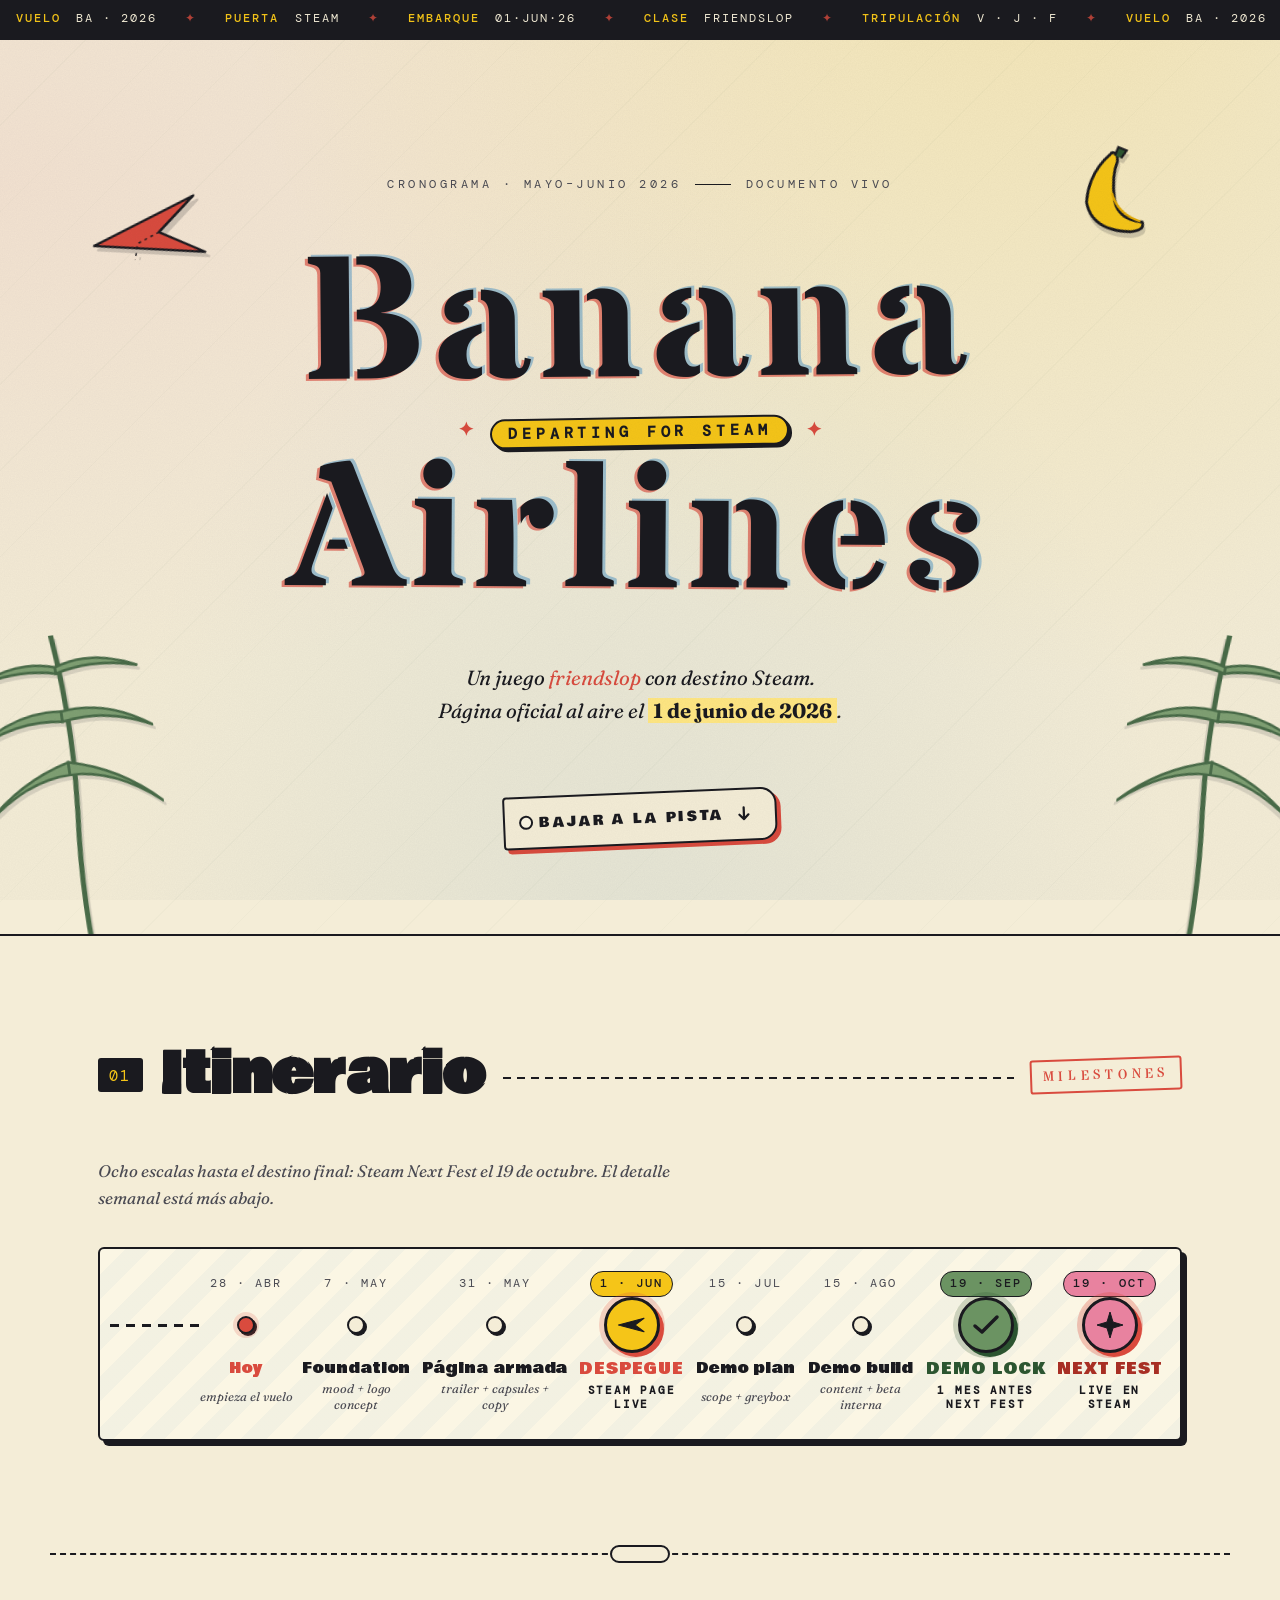
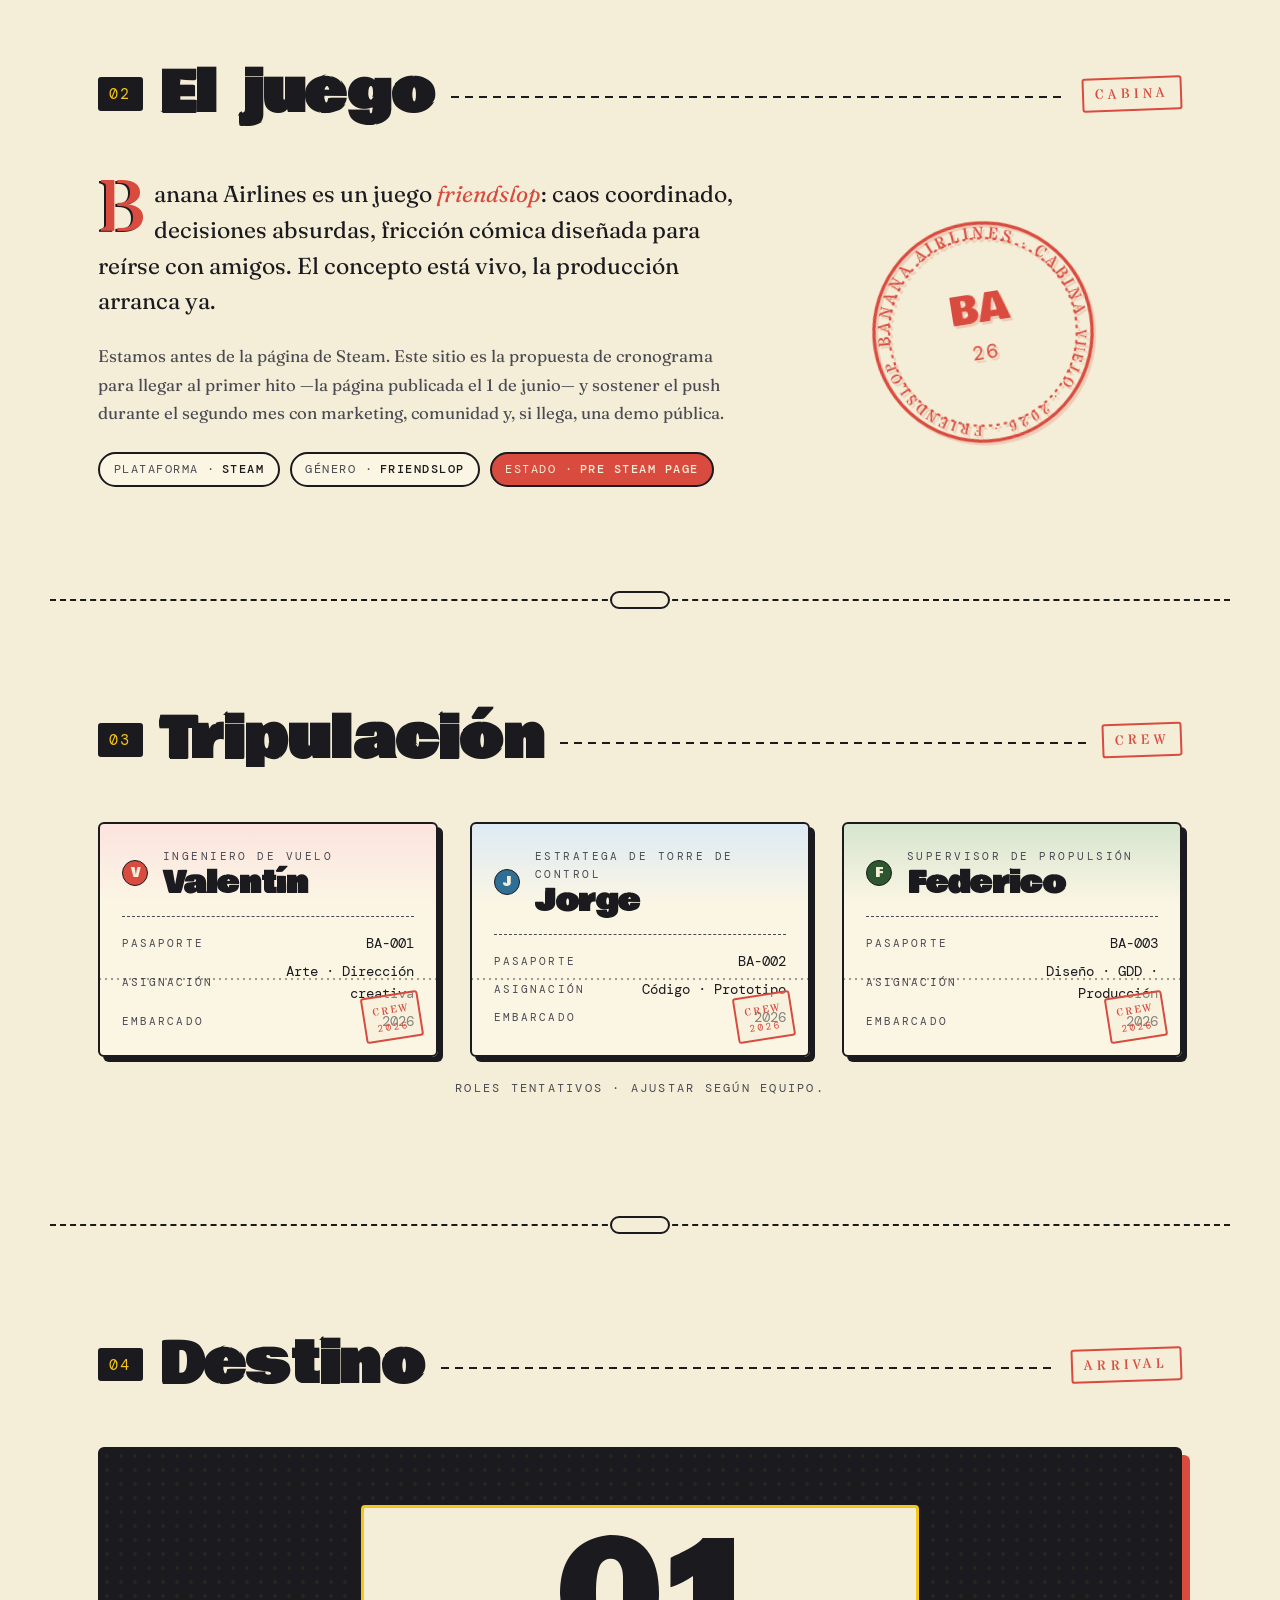
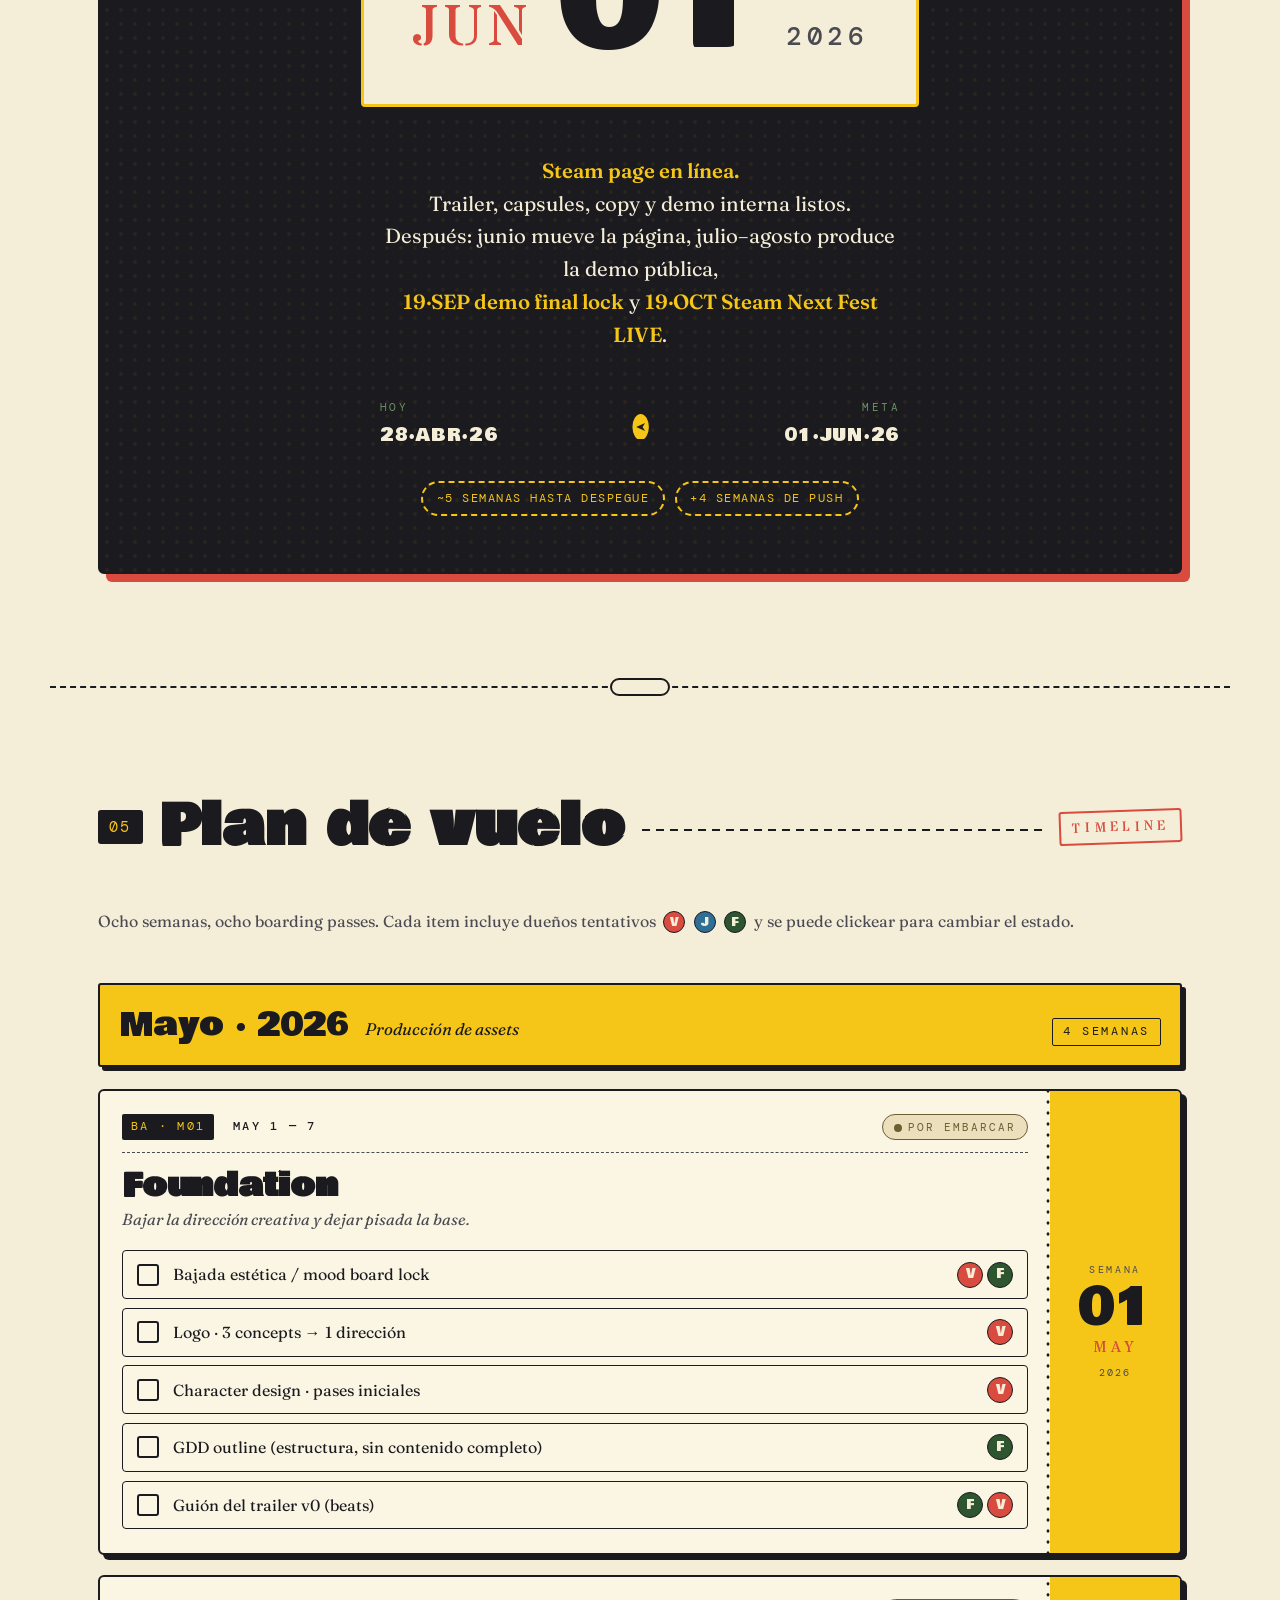
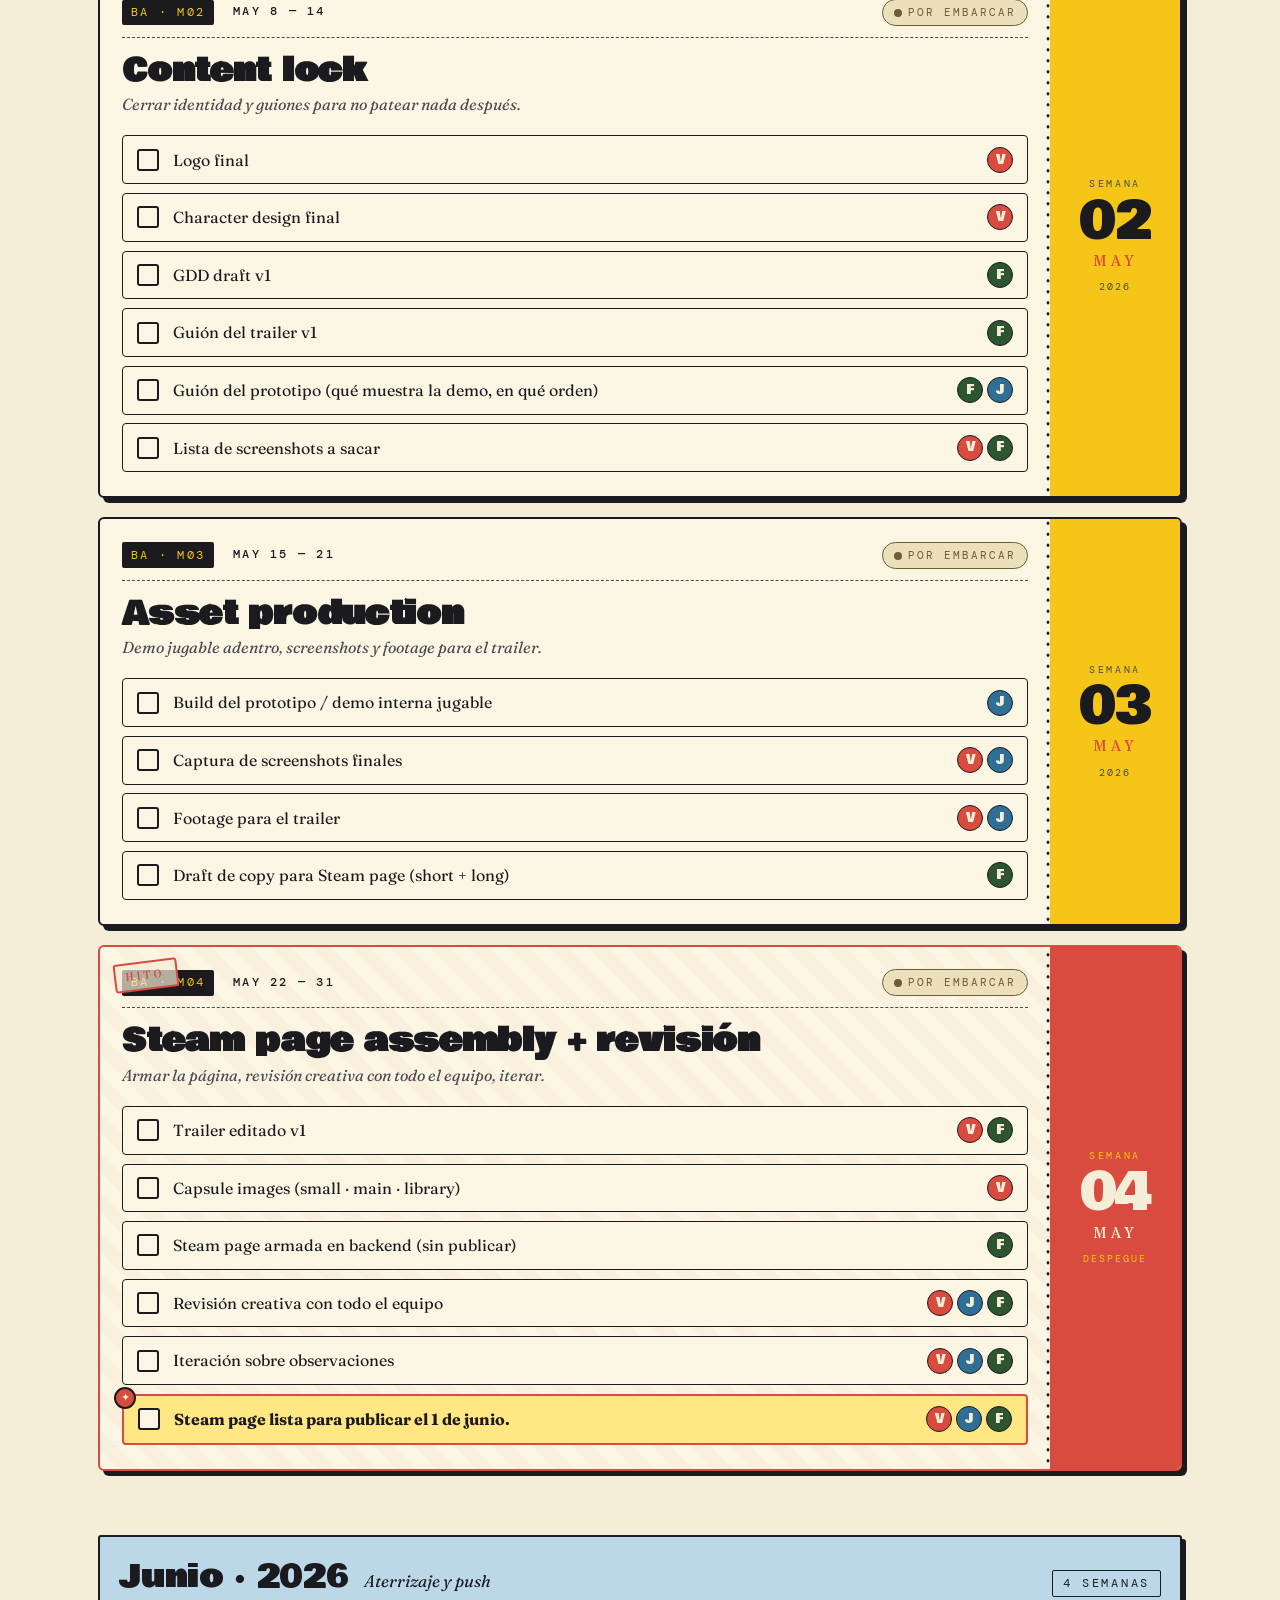
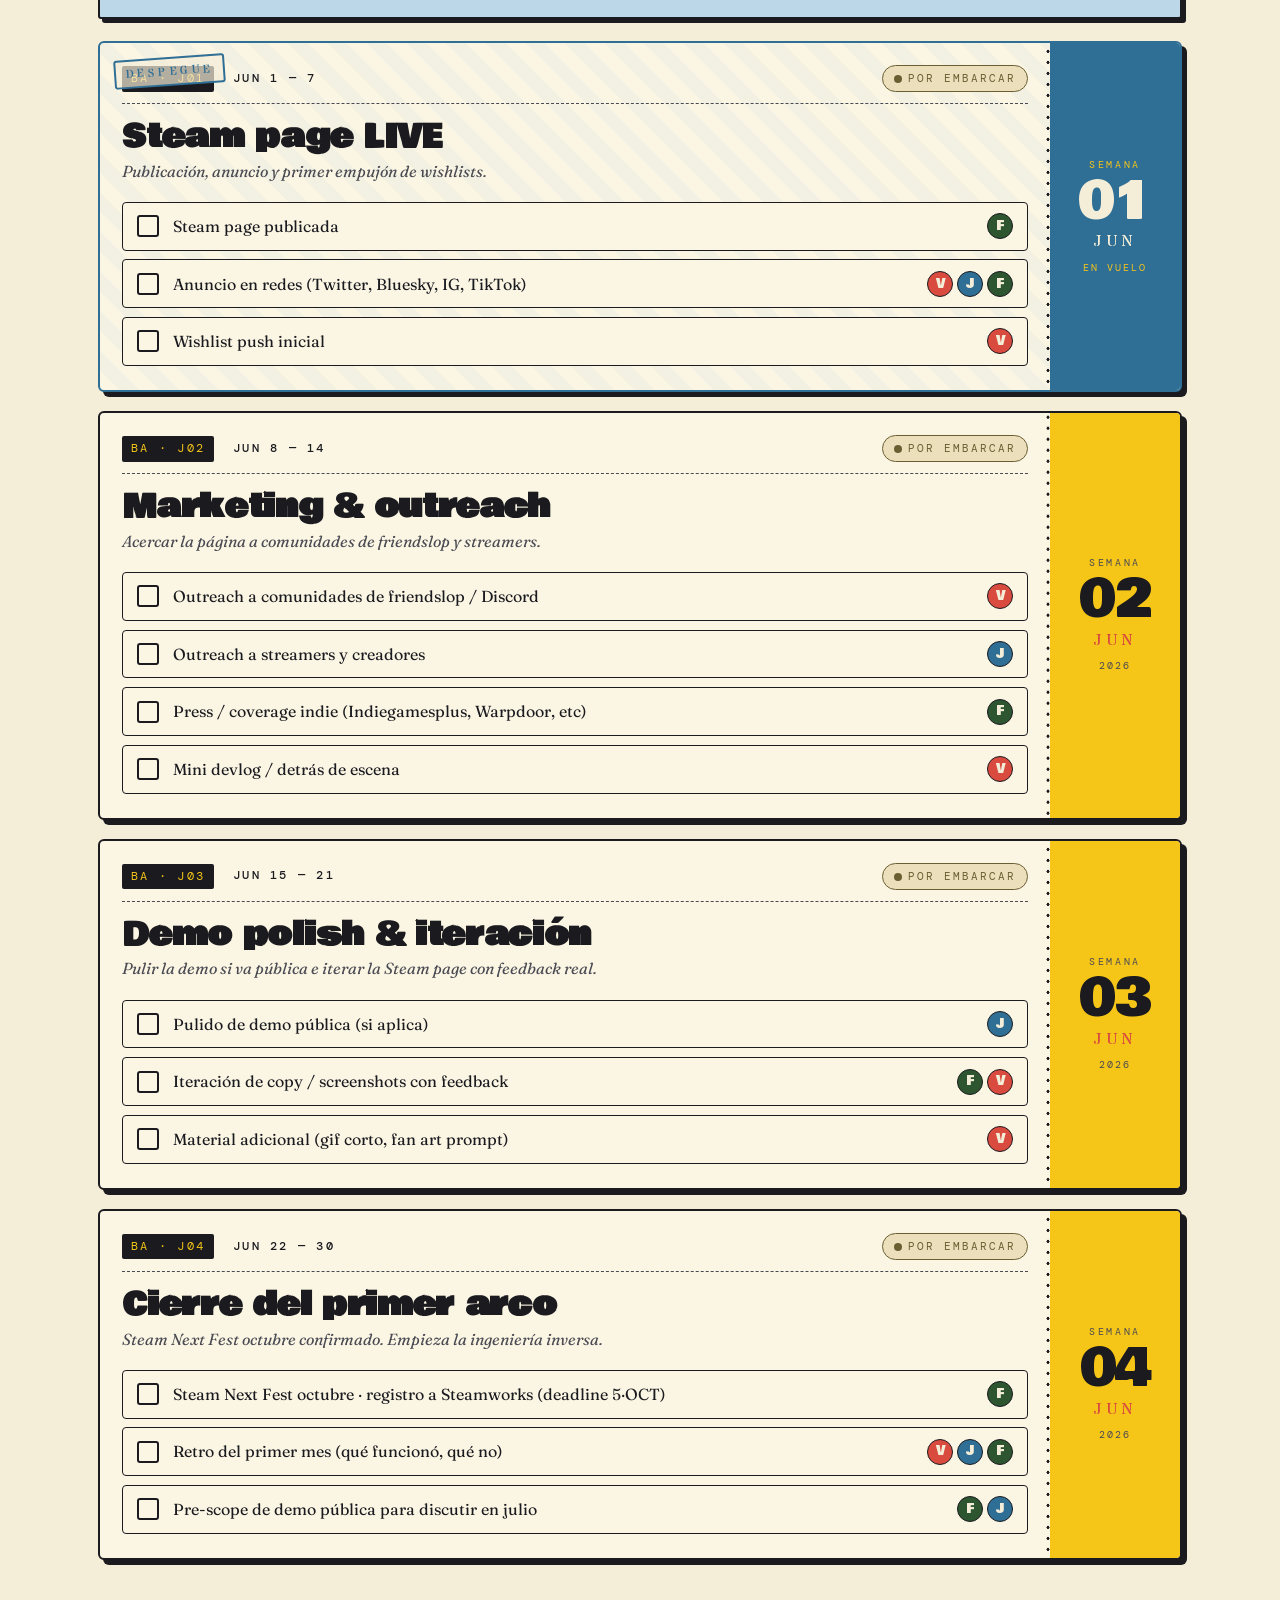
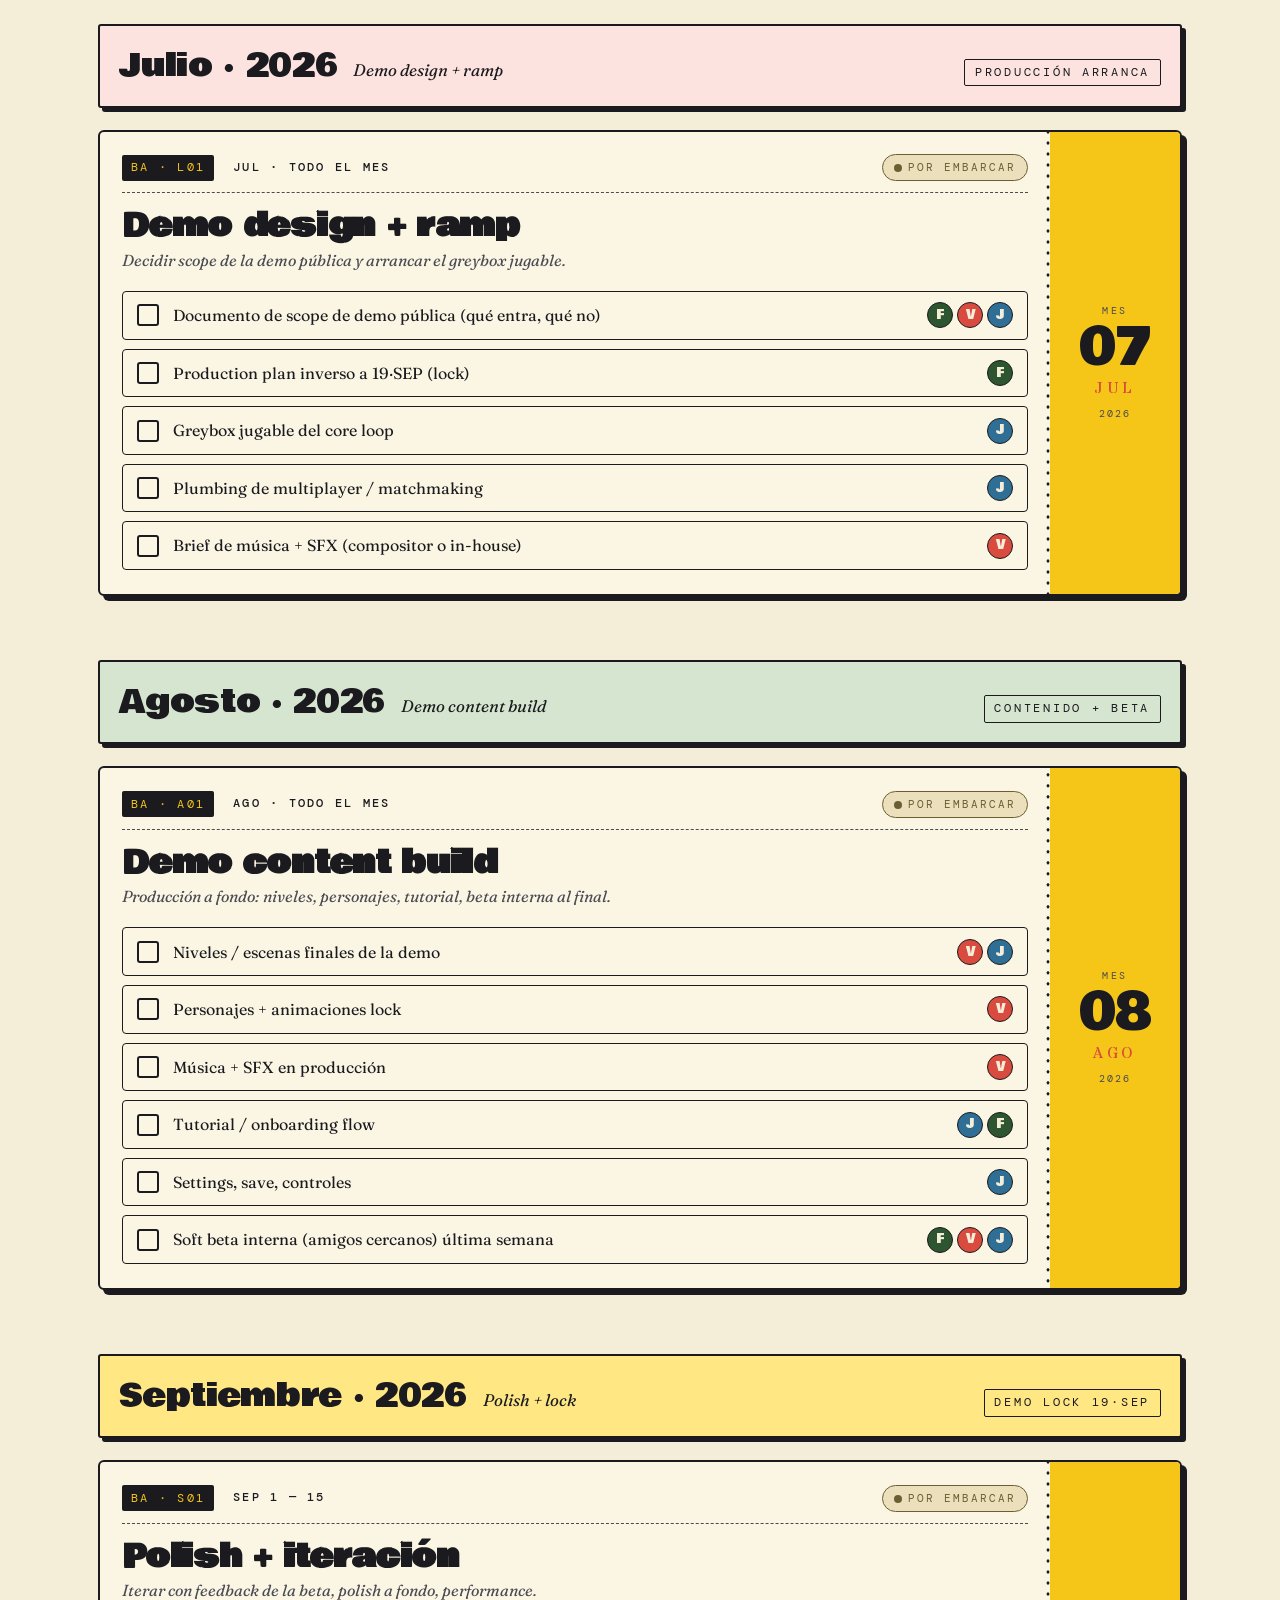
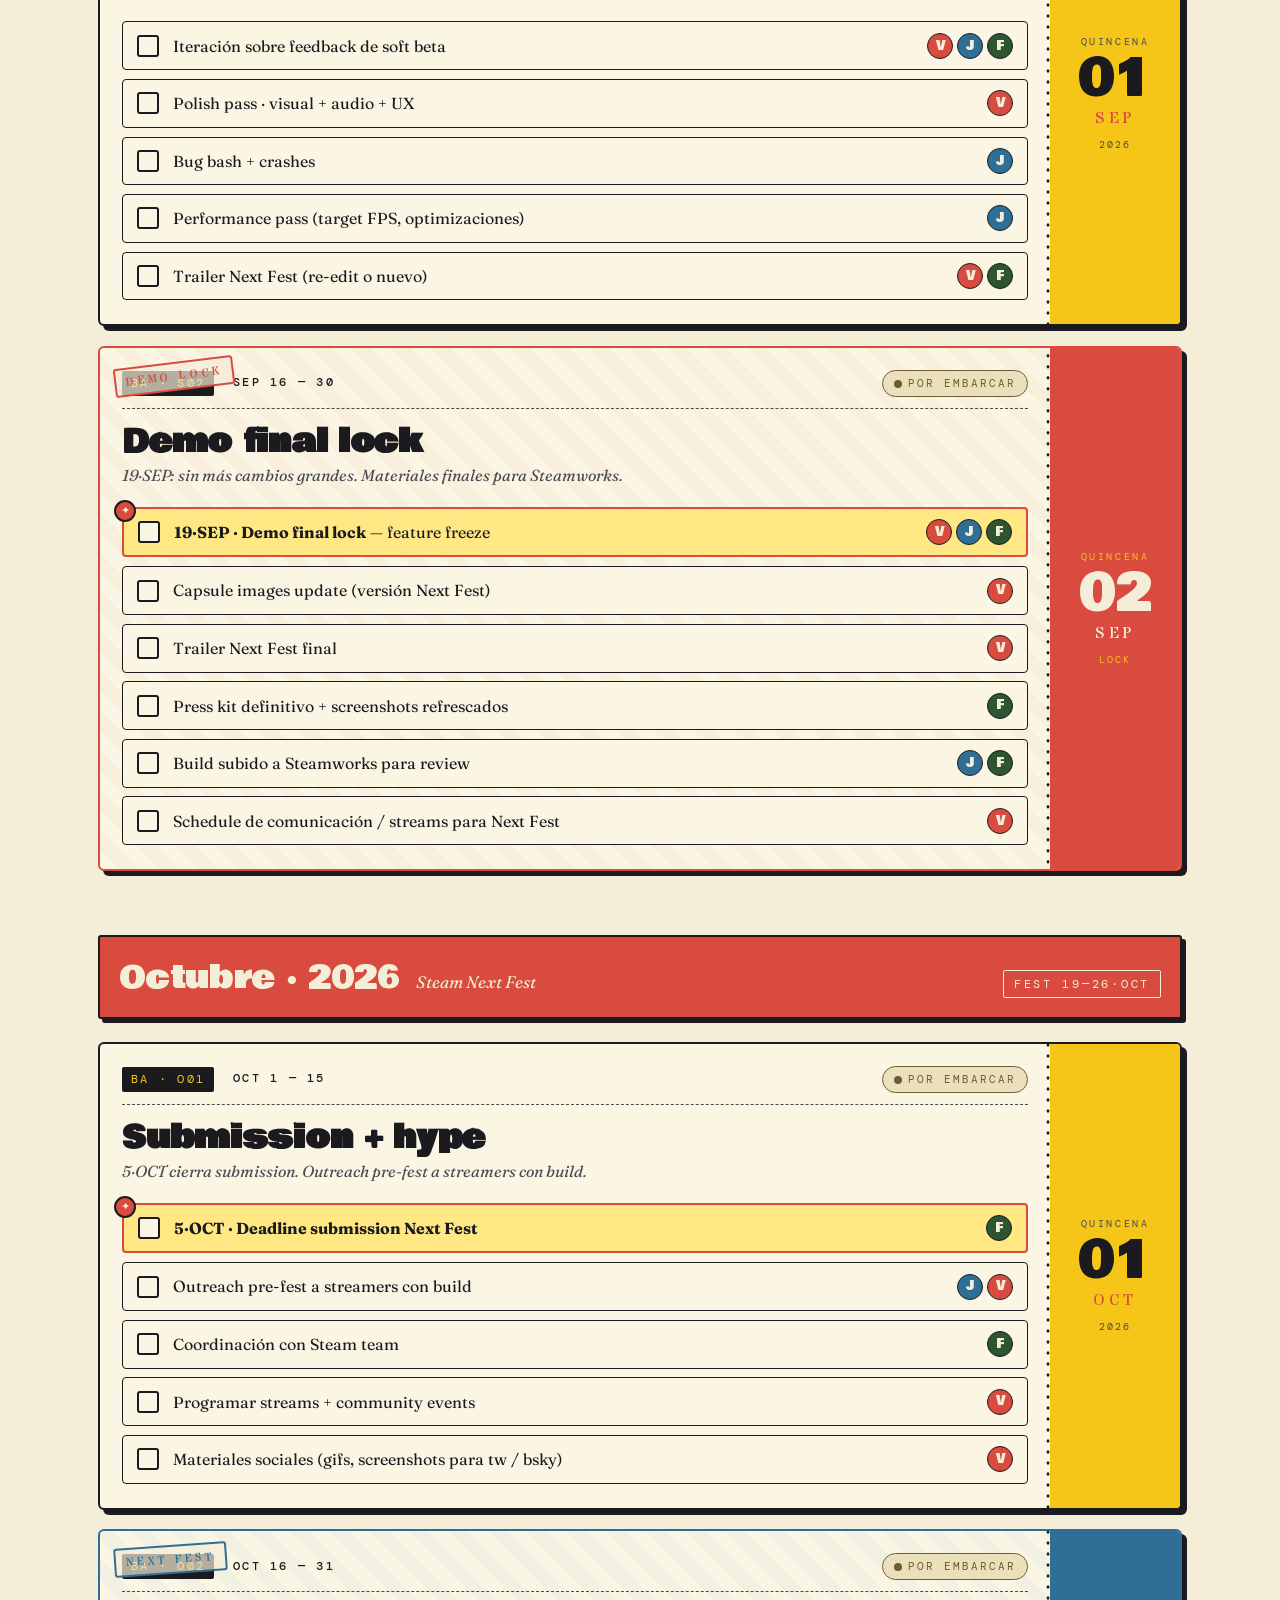
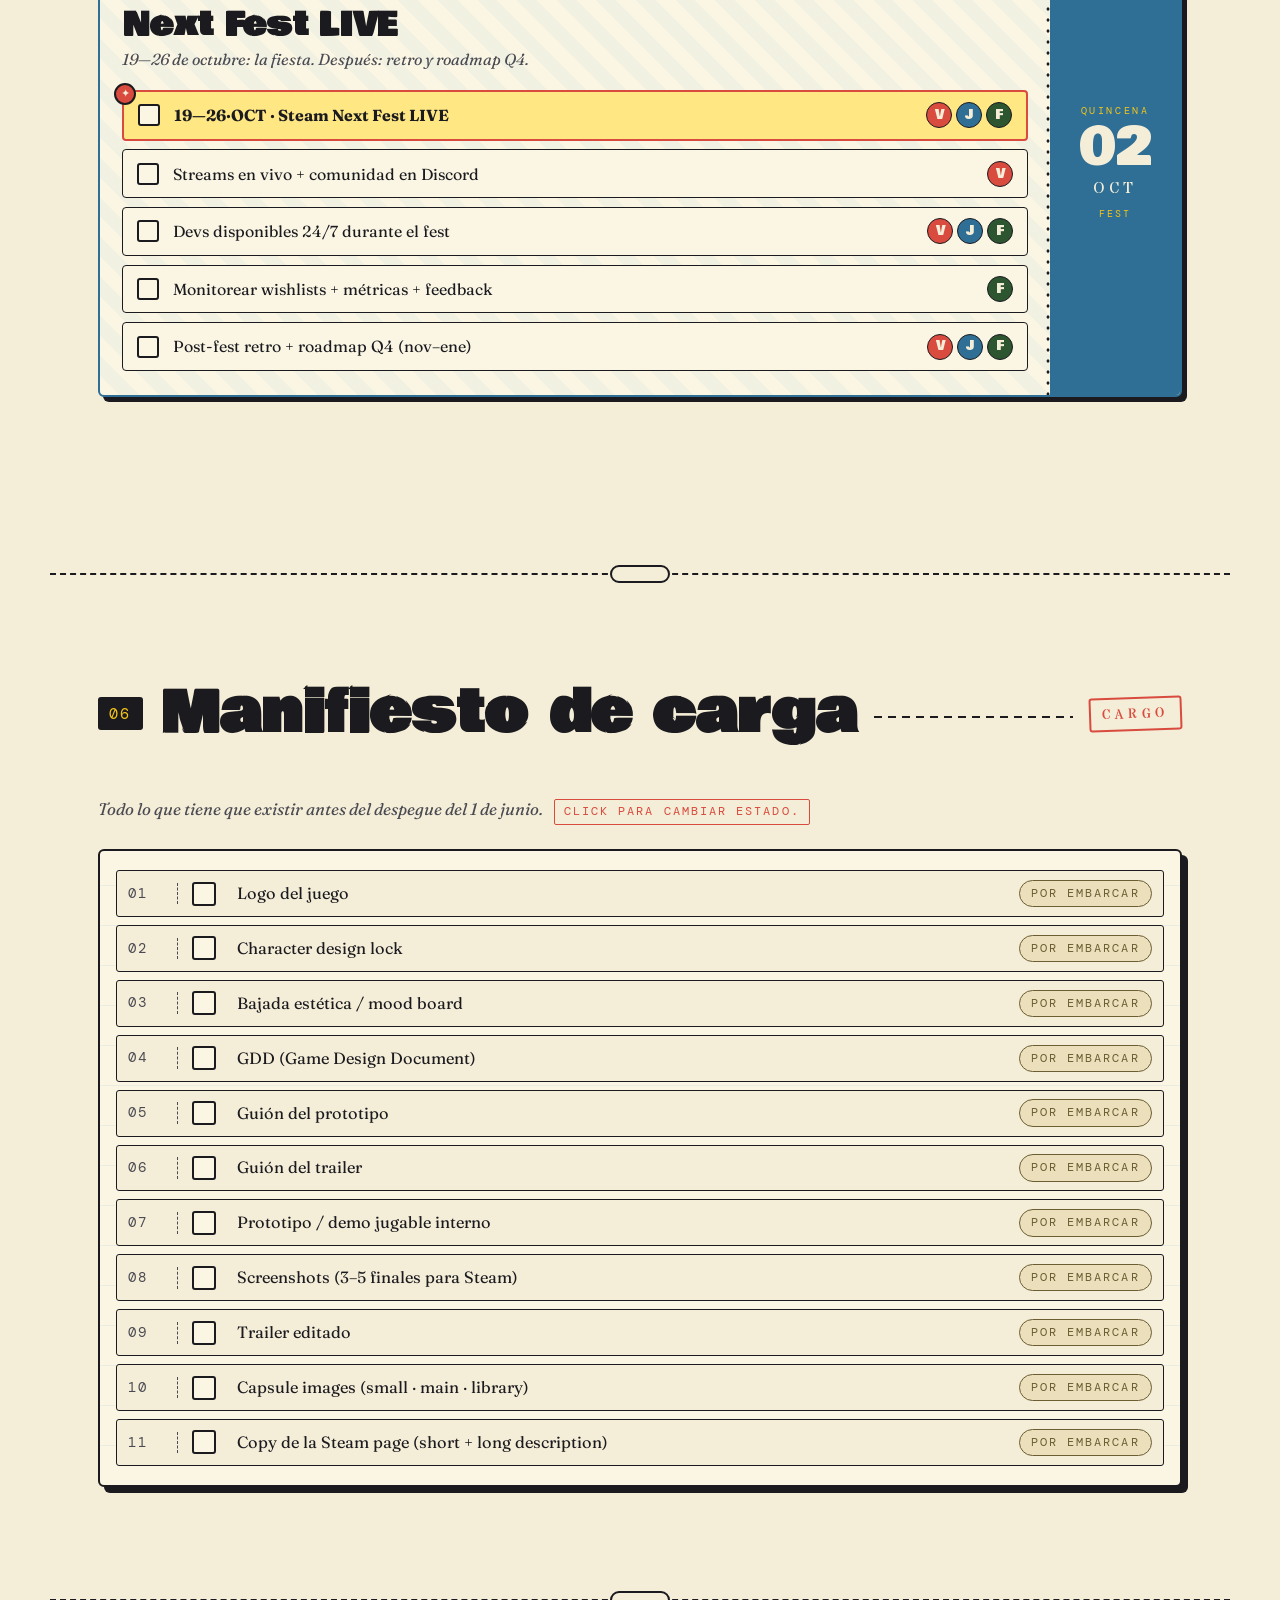
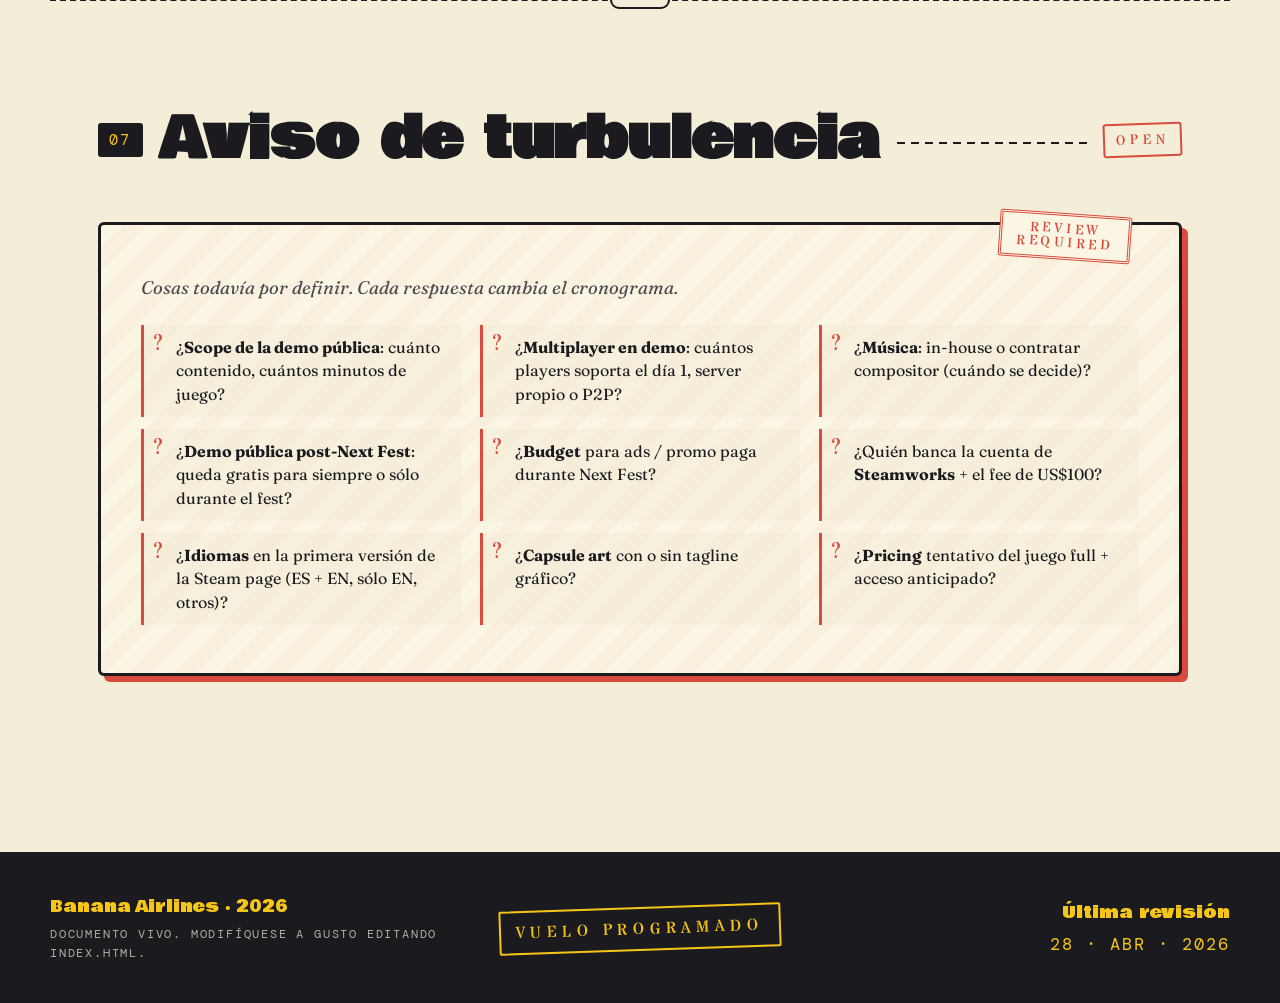
==== commit 99652728: "Extend plan to Steam Next Fest October 2026 with reverse-engineered milestones" ====
--- a/index.html
+++ b/index.html
@@ -130,7 +130,7 @@
     <span class="section__nameplate">milestones</span>
   </header>
 
-  <p class="route__intro">Los siete momentos clave del vuelo. El detalle semanal está más abajo.</p>
+  <p class="route__intro">Ocho escalas hasta el destino final: Steam Next Fest el 19 de octubre. El detalle semanal está más abajo.</p>
 
   <div class="route__rail">
     <ol class="route__stops">
@@ -147,13 +147,6 @@
         <span class="stop__dot" aria-hidden="true"></span>
         <span class="stop__label">Foundation</span>
         <span class="stop__sub">mood + logo concept</span>
-      </li>
-
-      <li class="stop">
-        <span class="stop__date">14 · MAY</span>
-        <span class="stop__dot" aria-hidden="true"></span>
-        <span class="stop__label">Content lock</span>
-        <span class="stop__sub">guiones + identidad</span>
       </li>
 
       <li class="stop">
@@ -175,17 +168,39 @@
       </li>
 
       <li class="stop">
-        <span class="stop__date">14 · JUN</span>
+        <span class="stop__date">15 · JUL</span>
         <span class="stop__dot" aria-hidden="true"></span>
-        <span class="stop__label">Push</span>
-        <span class="stop__sub">marketing + outreach</span>
+        <span class="stop__label">Demo plan</span>
+        <span class="stop__sub">scope + greybox</span>
       </li>
 
       <li class="stop">
-        <span class="stop__date">30 · JUN</span>
+        <span class="stop__date">15 · AGO</span>
         <span class="stop__dot" aria-hidden="true"></span>
-        <span class="stop__label">Retro</span>
-        <span class="stop__sub">decisión Next Fest</span>
+        <span class="stop__label">Demo build</span>
+        <span class="stop__sub">content + beta interna</span>
+      </li>
+
+      <li class="stop stop--lock">
+        <span class="stop__date">19 · SEP</span>
+        <span class="stop__dot" aria-hidden="true">
+          <svg viewBox="0 0 30 24" aria-hidden="true">
+            <path d="M4 13 L11 19 L26 4" stroke="#1A1A1F" stroke-width="3.5" fill="none" stroke-linecap="round" stroke-linejoin="round"/>
+          </svg>
+        </span>
+        <span class="stop__label">Demo lock</span>
+        <span class="stop__sub">1 mes antes Next Fest</span>
+      </li>
+
+      <li class="stop stop--fest">
+        <span class="stop__date">19 · OCT</span>
+        <span class="stop__dot" aria-hidden="true">
+          <svg viewBox="0 0 30 30" aria-hidden="true">
+            <path d="M15 2 L18 12 L28 15 L18 18 L15 28 L12 18 L2 15 L12 12 Z" fill="#1A1A1F" stroke="#1A1A1F" stroke-width="1" stroke-linejoin="round"/>
+          </svg>
+        </span>
+        <span class="stop__label">Next Fest</span>
+        <span class="stop__sub">LIVE en Steam</span>
       </li>
 
     </ol>
@@ -341,7 +356,8 @@
     <p class="goal__copy">
       <strong>Steam page en línea.</strong><br>
       Trailer, capsules, copy y demo interna listos.<br>
-      Junio entero para mover la página y, si llega, la demo.
+      Después: junio mueve la página, julio–agosto produce la demo pública,<br>
+      <strong>19·SEP demo final lock</strong> y <strong>19·OCT Steam Next Fest LIVE</strong>.
     </p>
 
     <div class="goal__route">
@@ -719,23 +735,23 @@
           <span class="pass__range">JUN 22 — 30</span>
           <span class="pass__pill"></span>
         </div>
-        <h3 class="pass__title">Próxima escala</h3>
-        <p class="pass__sub">Decidir Steam Next Fest, retro del lanzamiento, roadmap del trimestre que viene.</p>
+        <h3 class="pass__title">Cierre del primer arco</h3>
+        <p class="pass__sub">Steam Next Fest octubre confirmado. Empieza la ingeniería inversa.</p>
         <ul class="pass__list">
           <li class="deliverable status-pending" data-toggle data-id="d-j4-1">
             <span class="deliv__check"></span>
-            <span class="deliv__text">Decisión sobre Steam Next Fest (octubre / febrero)</span>
+            <span class="deliv__text">Steam Next Fest octubre · registro a Steamworks (deadline 5·OCT)</span>
+            <span class="deliv__owners"><span class="ow ow--f">F</span></span>
+          </li>
+          <li class="deliverable status-pending" data-toggle data-id="d-j4-2">
+            <span class="deliv__check"></span>
+            <span class="deliv__text">Retro del primer mes (qué funcionó, qué no)</span>
             <span class="deliv__owners"><span class="ow ow--v">V</span><span class="ow ow--j">J</span><span class="ow ow--f">F</span></span>
           </li>
-          <li class="deliverable status-pending" data-toggle data-id="d-j4-2">
-            <span class="deliv__check"></span>
-            <span class="deliv__text">Retro del lanzamiento (qué funcionó, qué no)</span>
-            <span class="deliv__owners"><span class="ow ow--v">V</span><span class="ow ow--j">J</span><span class="ow ow--f">F</span></span>
-          </li>
           <li class="deliverable status-pending" data-toggle data-id="d-j4-3">
             <span class="deliv__check"></span>
-            <span class="deliv__text">Roadmap próximo trimestre (jul–sep)</span>
-            <span class="deliv__owners"><span class="ow ow--v">V</span><span class="ow ow--j">J</span><span class="ow ow--f">F</span></span>
+            <span class="deliv__text">Pre-scope de demo pública para discutir en julio</span>
+            <span class="deliv__owners"><span class="ow ow--f">F</span><span class="ow ow--j">J</span></span>
           </li>
         </ul>
       </div>
@@ -744,6 +760,330 @@
         <span class="pass__stub-num">04</span>
         <span class="pass__stub-month">JUN</span>
         <span class="pass__stub-foot">2026</span>
+      </aside>
+    </article>
+  </div>
+
+  <!-- ============== JULIO ============== -->
+  <div class="month">
+    <div class="month__banner month__banner--jul">
+      <span class="month__name">Julio · 2026</span>
+      <span class="month__sub">Demo design + ramp</span>
+      <span class="month__count">PRODUCCIÓN ARRANCA</span>
+    </div>
+
+    <!-- JUL -->
+    <article class="pass status-pending" data-toggle data-id="w-jul">
+      <div class="pass__main">
+        <div class="pass__row pass__row--top">
+          <span class="pass__code">BA · L01</span>
+          <span class="pass__range">JUL · todo el mes</span>
+          <span class="pass__pill"></span>
+        </div>
+        <h3 class="pass__title">Demo design + ramp</h3>
+        <p class="pass__sub">Decidir scope de la demo pública y arrancar el greybox jugable.</p>
+        <ul class="pass__list">
+          <li class="deliverable status-pending" data-toggle data-id="d-l-1">
+            <span class="deliv__check"></span>
+            <span class="deliv__text">Documento de scope de demo pública (qué entra, qué no)</span>
+            <span class="deliv__owners"><span class="ow ow--f">F</span><span class="ow ow--v">V</span><span class="ow ow--j">J</span></span>
+          </li>
+          <li class="deliverable status-pending" data-toggle data-id="d-l-2">
+            <span class="deliv__check"></span>
+            <span class="deliv__text">Production plan inverso a 19·SEP (lock)</span>
+            <span class="deliv__owners"><span class="ow ow--f">F</span></span>
+          </li>
+          <li class="deliverable status-pending" data-toggle data-id="d-l-3">
+            <span class="deliv__check"></span>
+            <span class="deliv__text">Greybox jugable del core loop</span>
+            <span class="deliv__owners"><span class="ow ow--j">J</span></span>
+          </li>
+          <li class="deliverable status-pending" data-toggle data-id="d-l-4">
+            <span class="deliv__check"></span>
+            <span class="deliv__text">Plumbing de multiplayer / matchmaking</span>
+            <span class="deliv__owners"><span class="ow ow--j">J</span></span>
+          </li>
+          <li class="deliverable status-pending" data-toggle data-id="d-l-5">
+            <span class="deliv__check"></span>
+            <span class="deliv__text">Brief de música + SFX (compositor o in-house)</span>
+            <span class="deliv__owners"><span class="ow ow--v">V</span></span>
+          </li>
+        </ul>
+      </div>
+      <aside class="pass__stub">
+        <span class="pass__stub-label">MES</span>
+        <span class="pass__stub-num">07</span>
+        <span class="pass__stub-month">JUL</span>
+        <span class="pass__stub-foot">2026</span>
+      </aside>
+    </article>
+  </div>
+
+  <!-- ============== AGOSTO ============== -->
+  <div class="month">
+    <div class="month__banner month__banner--ago">
+      <span class="month__name">Agosto · 2026</span>
+      <span class="month__sub">Demo content build</span>
+      <span class="month__count">CONTENIDO + BETA</span>
+    </div>
+
+    <!-- AGO -->
+    <article class="pass status-pending" data-toggle data-id="w-ago">
+      <div class="pass__main">
+        <div class="pass__row pass__row--top">
+          <span class="pass__code">BA · A01</span>
+          <span class="pass__range">AGO · todo el mes</span>
+          <span class="pass__pill"></span>
+        </div>
+        <h3 class="pass__title">Demo content build</h3>
+        <p class="pass__sub">Producción a fondo: niveles, personajes, tutorial, beta interna al final.</p>
+        <ul class="pass__list">
+          <li class="deliverable status-pending" data-toggle data-id="d-a-1">
+            <span class="deliv__check"></span>
+            <span class="deliv__text">Niveles / escenas finales de la demo</span>
+            <span class="deliv__owners"><span class="ow ow--v">V</span><span class="ow ow--j">J</span></span>
+          </li>
+          <li class="deliverable status-pending" data-toggle data-id="d-a-2">
+            <span class="deliv__check"></span>
+            <span class="deliv__text">Personajes + animaciones lock</span>
+            <span class="deliv__owners"><span class="ow ow--v">V</span></span>
+          </li>
+          <li class="deliverable status-pending" data-toggle data-id="d-a-3">
+            <span class="deliv__check"></span>
+            <span class="deliv__text">Música + SFX en producción</span>
+            <span class="deliv__owners"><span class="ow ow--v">V</span></span>
+          </li>
+          <li class="deliverable status-pending" data-toggle data-id="d-a-4">
+            <span class="deliv__check"></span>
+            <span class="deliv__text">Tutorial / onboarding flow</span>
+            <span class="deliv__owners"><span class="ow ow--j">J</span><span class="ow ow--f">F</span></span>
+          </li>
+          <li class="deliverable status-pending" data-toggle data-id="d-a-5">
+            <span class="deliv__check"></span>
+            <span class="deliv__text">Settings, save, controles</span>
+            <span class="deliv__owners"><span class="ow ow--j">J</span></span>
+          </li>
+          <li class="deliverable status-pending" data-toggle data-id="d-a-6">
+            <span class="deliv__check"></span>
+            <span class="deliv__text">Soft beta interna (amigos cercanos) última semana</span>
+            <span class="deliv__owners"><span class="ow ow--f">F</span><span class="ow ow--v">V</span><span class="ow ow--j">J</span></span>
+          </li>
+        </ul>
+      </div>
+      <aside class="pass__stub">
+        <span class="pass__stub-label">MES</span>
+        <span class="pass__stub-num">08</span>
+        <span class="pass__stub-month">AGO</span>
+        <span class="pass__stub-foot">2026</span>
+      </aside>
+    </article>
+  </div>
+
+  <!-- ============== SEPTIEMBRE ============== -->
+  <div class="month">
+    <div class="month__banner month__banner--sep">
+      <span class="month__name">Septiembre · 2026</span>
+      <span class="month__sub">Polish + lock</span>
+      <span class="month__count">DEMO LOCK 19·SEP</span>
+    </div>
+
+    <!-- SEP Q1 (Sep 1-15) -->
+    <article class="pass status-pending" data-toggle data-id="w-sep-1">
+      <div class="pass__main">
+        <div class="pass__row pass__row--top">
+          <span class="pass__code">BA · S01</span>
+          <span class="pass__range">SEP 1 — 15</span>
+          <span class="pass__pill"></span>
+        </div>
+        <h3 class="pass__title">Polish + iteración</h3>
+        <p class="pass__sub">Iterar con feedback de la beta, polish a fondo, performance.</p>
+        <ul class="pass__list">
+          <li class="deliverable status-pending" data-toggle data-id="d-s1-1">
+            <span class="deliv__check"></span>
+            <span class="deliv__text">Iteración sobre feedback de soft beta</span>
+            <span class="deliv__owners"><span class="ow ow--v">V</span><span class="ow ow--j">J</span><span class="ow ow--f">F</span></span>
+          </li>
+          <li class="deliverable status-pending" data-toggle data-id="d-s1-2">
+            <span class="deliv__check"></span>
+            <span class="deliv__text">Polish pass · visual + audio + UX</span>
+            <span class="deliv__owners"><span class="ow ow--v">V</span></span>
+          </li>
+          <li class="deliverable status-pending" data-toggle data-id="d-s1-3">
+            <span class="deliv__check"></span>
+            <span class="deliv__text">Bug bash + crashes</span>
+            <span class="deliv__owners"><span class="ow ow--j">J</span></span>
+          </li>
+          <li class="deliverable status-pending" data-toggle data-id="d-s1-4">
+            <span class="deliv__check"></span>
+            <span class="deliv__text">Performance pass (target FPS, optimizaciones)</span>
+            <span class="deliv__owners"><span class="ow ow--j">J</span></span>
+          </li>
+          <li class="deliverable status-pending" data-toggle data-id="d-s1-5">
+            <span class="deliv__check"></span>
+            <span class="deliv__text">Trailer Next Fest (re-edit o nuevo)</span>
+            <span class="deliv__owners"><span class="ow ow--v">V</span><span class="ow ow--f">F</span></span>
+          </li>
+        </ul>
+      </div>
+      <aside class="pass__stub">
+        <span class="pass__stub-label">QUINCENA</span>
+        <span class="pass__stub-num">01</span>
+        <span class="pass__stub-month">SEP</span>
+        <span class="pass__stub-foot">2026</span>
+      </aside>
+    </article>
+
+    <!-- SEP Q2 (Sep 16-30) — DEMO LOCK MILESTONE -->
+    <article class="pass pass--milestone status-pending" data-toggle data-id="w-sep-2">
+      <div class="pass__milestone-stamp" aria-hidden="true">DEMO LOCK</div>
+      <div class="pass__main">
+        <div class="pass__row pass__row--top">
+          <span class="pass__code">BA · S02</span>
+          <span class="pass__range">SEP 16 — 30</span>
+          <span class="pass__pill"></span>
+        </div>
+        <h3 class="pass__title">Demo final lock</h3>
+        <p class="pass__sub">19·SEP: sin más cambios grandes. Materiales finales para Steamworks.</p>
+        <ul class="pass__list">
+          <li class="deliverable deliverable--milestone status-pending" data-toggle data-id="d-s2-1">
+            <span class="deliv__check"></span>
+            <span class="deliv__text"><b>19·SEP · Demo final lock</b> — feature freeze</span>
+            <span class="deliv__owners"><span class="ow ow--v">V</span><span class="ow ow--j">J</span><span class="ow ow--f">F</span></span>
+          </li>
+          <li class="deliverable status-pending" data-toggle data-id="d-s2-2">
+            <span class="deliv__check"></span>
+            <span class="deliv__text">Capsule images update (versión Next Fest)</span>
+            <span class="deliv__owners"><span class="ow ow--v">V</span></span>
+          </li>
+          <li class="deliverable status-pending" data-toggle data-id="d-s2-3">
+            <span class="deliv__check"></span>
+            <span class="deliv__text">Trailer Next Fest final</span>
+            <span class="deliv__owners"><span class="ow ow--v">V</span></span>
+          </li>
+          <li class="deliverable status-pending" data-toggle data-id="d-s2-4">
+            <span class="deliv__check"></span>
+            <span class="deliv__text">Press kit definitivo + screenshots refrescados</span>
+            <span class="deliv__owners"><span class="ow ow--f">F</span></span>
+          </li>
+          <li class="deliverable status-pending" data-toggle data-id="d-s2-5">
+            <span class="deliv__check"></span>
+            <span class="deliv__text">Build subido a Steamworks para review</span>
+            <span class="deliv__owners"><span class="ow ow--j">J</span><span class="ow ow--f">F</span></span>
+          </li>
+          <li class="deliverable status-pending" data-toggle data-id="d-s2-6">
+            <span class="deliv__check"></span>
+            <span class="deliv__text">Schedule de comunicación / streams para Next Fest</span>
+            <span class="deliv__owners"><span class="ow ow--v">V</span></span>
+          </li>
+        </ul>
+      </div>
+      <aside class="pass__stub pass__stub--milestone">
+        <span class="pass__stub-label">QUINCENA</span>
+        <span class="pass__stub-num">02</span>
+        <span class="pass__stub-month">SEP</span>
+        <span class="pass__stub-foot">LOCK</span>
+      </aside>
+    </article>
+  </div>
+
+  <!-- ============== OCTUBRE ============== -->
+  <div class="month">
+    <div class="month__banner month__banner--oct">
+      <span class="month__name">Octubre · 2026</span>
+      <span class="month__sub">Steam Next Fest</span>
+      <span class="month__count">FEST 19—26·OCT</span>
+    </div>
+
+    <!-- OCT Q1 (Oct 1-15) — Submission -->
+    <article class="pass status-pending" data-toggle data-id="w-oct-1">
+      <div class="pass__main">
+        <div class="pass__row pass__row--top">
+          <span class="pass__code">BA · O01</span>
+          <span class="pass__range">OCT 1 — 15</span>
+          <span class="pass__pill"></span>
+        </div>
+        <h3 class="pass__title">Submission + hype</h3>
+        <p class="pass__sub">5·OCT cierra submission. Outreach pre-fest a streamers con build.</p>
+        <ul class="pass__list">
+          <li class="deliverable deliverable--milestone status-pending" data-toggle data-id="d-o1-1">
+            <span class="deliv__check"></span>
+            <span class="deliv__text"><b>5·OCT · Deadline submission Next Fest</b></span>
+            <span class="deliv__owners"><span class="ow ow--f">F</span></span>
+          </li>
+          <li class="deliverable status-pending" data-toggle data-id="d-o1-2">
+            <span class="deliv__check"></span>
+            <span class="deliv__text">Outreach pre-fest a streamers con build</span>
+            <span class="deliv__owners"><span class="ow ow--j">J</span><span class="ow ow--v">V</span></span>
+          </li>
+          <li class="deliverable status-pending" data-toggle data-id="d-o1-3">
+            <span class="deliv__check"></span>
+            <span class="deliv__text">Coordinación con Steam team</span>
+            <span class="deliv__owners"><span class="ow ow--f">F</span></span>
+          </li>
+          <li class="deliverable status-pending" data-toggle data-id="d-o1-4">
+            <span class="deliv__check"></span>
+            <span class="deliv__text">Programar streams + community events</span>
+            <span class="deliv__owners"><span class="ow ow--v">V</span></span>
+          </li>
+          <li class="deliverable status-pending" data-toggle data-id="d-o1-5">
+            <span class="deliv__check"></span>
+            <span class="deliv__text">Materiales sociales (gifs, screenshots para tw / bsky)</span>
+            <span class="deliv__owners"><span class="ow ow--v">V</span></span>
+          </li>
+        </ul>
+      </div>
+      <aside class="pass__stub">
+        <span class="pass__stub-label">QUINCENA</span>
+        <span class="pass__stub-num">01</span>
+        <span class="pass__stub-month">OCT</span>
+        <span class="pass__stub-foot">2026</span>
+      </aside>
+    </article>
+
+    <!-- OCT Q2 (Oct 16-31) — NEXT FEST LIVE -->
+    <article class="pass pass--launch status-pending" data-toggle data-id="w-oct-2">
+      <div class="pass__milestone-stamp pass__milestone-stamp--launch" aria-hidden="true">NEXT FEST</div>
+      <div class="pass__main">
+        <div class="pass__row pass__row--top">
+          <span class="pass__code">BA · O02</span>
+          <span class="pass__range">OCT 16 — 31</span>
+          <span class="pass__pill"></span>
+        </div>
+        <h3 class="pass__title">Next Fest LIVE</h3>
+        <p class="pass__sub">19—26 de octubre: la fiesta. Después: retro y roadmap Q4.</p>
+        <ul class="pass__list">
+          <li class="deliverable deliverable--milestone status-pending" data-toggle data-id="d-o2-1">
+            <span class="deliv__check"></span>
+            <span class="deliv__text"><b>19—26·OCT · Steam Next Fest LIVE</b></span>
+            <span class="deliv__owners"><span class="ow ow--v">V</span><span class="ow ow--j">J</span><span class="ow ow--f">F</span></span>
+          </li>
+          <li class="deliverable status-pending" data-toggle data-id="d-o2-2">
+            <span class="deliv__check"></span>
+            <span class="deliv__text">Streams en vivo + comunidad en Discord</span>
+            <span class="deliv__owners"><span class="ow ow--v">V</span></span>
+          </li>
+          <li class="deliverable status-pending" data-toggle data-id="d-o2-3">
+            <span class="deliv__check"></span>
+            <span class="deliv__text">Devs disponibles 24/7 durante el fest</span>
+            <span class="deliv__owners"><span class="ow ow--v">V</span><span class="ow ow--j">J</span><span class="ow ow--f">F</span></span>
+          </li>
+          <li class="deliverable status-pending" data-toggle data-id="d-o2-4">
+            <span class="deliv__check"></span>
+            <span class="deliv__text">Monitorear wishlists + métricas + feedback</span>
+            <span class="deliv__owners"><span class="ow ow--f">F</span></span>
+          </li>
+          <li class="deliverable status-pending" data-toggle data-id="d-o2-5">
+            <span class="deliv__check"></span>
+            <span class="deliv__text">Post-fest retro + roadmap Q4 (nov–ene)</span>
+            <span class="deliv__owners"><span class="ow ow--v">V</span><span class="ow ow--j">J</span><span class="ow ow--f">F</span></span>
+          </li>
+        </ul>
+      </div>
+      <aside class="pass__stub pass__stub--launch">
+        <span class="pass__stub-label">QUINCENA</span>
+        <span class="pass__stub-num">02</span>
+        <span class="pass__stub-month">OCT</span>
+        <span class="pass__stub-foot">FEST</span>
       </aside>
     </article>
   </div>
@@ -853,14 +1193,15 @@
     </div>
     <p class="risks__lead">Cosas todavía por definir. Cada respuesta cambia el cronograma.</p>
     <ul class="risks__list">
-      <li>¿Hay <b>demo pública</b> en junio o sólo trailer?</li>
-      <li>¿<b>Steam Next Fest</b> como objetivo de octubre o de febrero 2027?</li>
-      <li>¿<b>Budget</b> para ads / promo paga?</li>
+      <li>¿<b>Scope de la demo pública</b>: cuánto contenido, cuántos minutos de juego?</li>
+      <li>¿<b>Multiplayer en demo</b>: cuántos players soporta el día 1, server propio o P2P?</li>
+      <li>¿<b>Música</b>: in-house o contratar compositor (cuándo se decide)?</li>
+      <li>¿<b>Demo pública post-Next Fest</b>: queda gratis para siempre o sólo durante el fest?</li>
+      <li>¿<b>Budget</b> para ads / promo paga durante Next Fest?</li>
       <li>¿Quién banca la cuenta de <b>Steamworks</b> + el fee de US$100?</li>
-      <li>¿Quién compone <b>la música</b> del trailer y del juego?</li>
       <li>¿<b>Idiomas</b> en la primera versión de la Steam page (ES + EN, sólo EN, otros)?</li>
       <li>¿<b>Capsule art</b> con o sin tagline gráfico?</li>
-      <li>¿<b>Pricing</b> tentativo + intención de demo gratuita / acceso anticipado?</li>
+      <li>¿<b>Pricing</b> tentativo del juego full + acceso anticipado?</li>
     </ul>
   </div>
 </section>
--- a/styles.css
+++ b/styles.css
@@ -421,9 +421,9 @@
 
 .route__stops {
   display: grid;
-  grid-template-columns: repeat(7, minmax(0, 1fr));
+  grid-template-columns: repeat(8, minmax(0, 1fr));
   grid-template-rows: auto auto auto auto;
-  gap: 0.6rem 0.5rem;
+  gap: 0.6rem 0.45rem;
   position: relative;
   align-items: center;
   justify-items: center;
@@ -515,47 +515,95 @@
   50%      { box-shadow: 0 0 0 10px rgba(217, 75, 62, 0.04), 2px 2px 0 var(--ink); }
 }
 
-/* Despegue (the big one) */
-.stop--launch .stop__dot {
+/* Big milestones — shared base */
+.stop--launch .stop__dot,
+.stop--lock .stop__dot,
+.stop--fest .stop__dot {
   width: 56px;
   height: 56px;
-  background: var(--banana);
   border-width: 3px;
   display: inline-flex;
   align-items: center;
   justify-content: center;
-  box-shadow:
-    0 0 0 5px rgba(217, 75, 62, 0.22),
-    4px 4px 0 var(--coral);
-}
-.stop--launch .stop__dot svg {
-  width: 32px;
+}
+.stop--launch .stop__dot svg,
+.stop--lock .stop__dot svg,
+.stop--fest .stop__dot svg {
+  width: 30px;
   height: auto;
   display: block;
 }
-.stop--launch .stop__date {
-  background: var(--banana);
-  color: var(--ink);
+.stop--launch .stop__date,
+.stop--lock .stop__date,
+.stop--fest .stop__date {
   padding: 0.2rem 0.55rem 0.15rem;
   border: 1.5px solid var(--ink);
   border-radius: 999px;
   font-weight: 500;
   letter-spacing: 0.18em;
 }
+.stop--launch .stop__label,
+.stop--lock .stop__label,
+.stop--fest .stop__label {
+  font-size: 1rem;
+  letter-spacing: 0.05em;
+  text-transform: uppercase;
+}
+.stop--launch .stop__sub,
+.stop--lock .stop__sub,
+.stop--fest .stop__sub {
+  font-style: normal;
+  font-weight: 600;
+  color: var(--ink);
+  font-family: var(--font-mono);
+  font-size: 0.7rem;
+  letter-spacing: 0.16em;
+  text-transform: uppercase;
+}
+
+/* Despegue (Jun 1) — banana */
+.stop--launch .stop__dot {
+  background: var(--banana);
+  box-shadow:
+    0 0 0 5px rgba(217, 75, 62, 0.22),
+    4px 4px 0 var(--coral);
+}
+.stop--launch .stop__date {
+  background: var(--banana);
+  color: var(--ink);
+}
 .stop--launch .stop__label {
   color: var(--coral);
-  font-size: 1.05rem;
-  letter-spacing: 0.05em;
-  text-transform: uppercase;
-}
-.stop--launch .stop__sub {
-  font-style: normal;
-  font-weight: 600;
-  color: var(--ink);
-  font-family: var(--font-mono);
-  font-size: 0.72rem;
-  letter-spacing: 0.18em;
-  text-transform: uppercase;
+}
+
+/* Demo lock (Sep 19) — palm */
+.stop--lock .stop__dot {
+  background: var(--palm-light);
+  box-shadow:
+    0 0 0 5px rgba(44, 85, 48, 0.22),
+    4px 4px 0 var(--palm);
+}
+.stop--lock .stop__date {
+  background: var(--palm-light);
+  color: var(--ink);
+}
+.stop--lock .stop__label {
+  color: var(--palm);
+}
+
+/* Next Fest (Oct 19) — coral pink */
+.stop--fest .stop__dot {
+  background: var(--pink);
+  box-shadow:
+    0 0 0 5px rgba(217, 75, 62, 0.30),
+    4px 4px 0 var(--coral);
+}
+.stop--fest .stop__date {
+  background: var(--pink);
+  color: var(--ink);
+}
+.stop--fest .stop__label {
+  color: var(--coral-deep);
 }
 
 /* Mobile / vertical layout */
@@ -626,11 +674,15 @@
     max-width: none;
   }
 
-  .stop--launch .stop__dot {
+  .stop--launch .stop__dot,
+  .stop--lock .stop__dot,
+  .stop--fest .stop__dot {
     width: 44px;
     height: 44px;
   }
-  .stop--launch .stop__dot svg { width: 24px; }
+  .stop--launch .stop__dot svg,
+  .stop--lock .stop__dot svg,
+  .stop--fest .stop__dot svg { width: 24px; }
 }
 
 /* ============================================
@@ -1000,9 +1052,18 @@
   box-shadow: 4px 4px 0 var(--ink);
   position: relative;
 }
-.month__banner--jun {
-  background: var(--sky-soft);
-}
+.month__banner--jun { background: var(--sky-soft); }
+.month__banner--jul { background: #FCE3DF; }
+.month__banner--ago { background: #D6E5CF; }
+.month__banner--sep { background: var(--banana-soft); }
+.month__banner--oct {
+  background: var(--coral);
+  color: var(--cream);
+}
+.month__banner--oct .month__name,
+.month__banner--oct .month__sub,
+.month__banner--oct .month__count { color: var(--cream); }
+.month__banner--oct .month__count { border-color: var(--cream); }
 .month__name {
   font-family: var(--font-chunk);
   font-size: clamp(1.4rem, 2.5vw, 2rem);
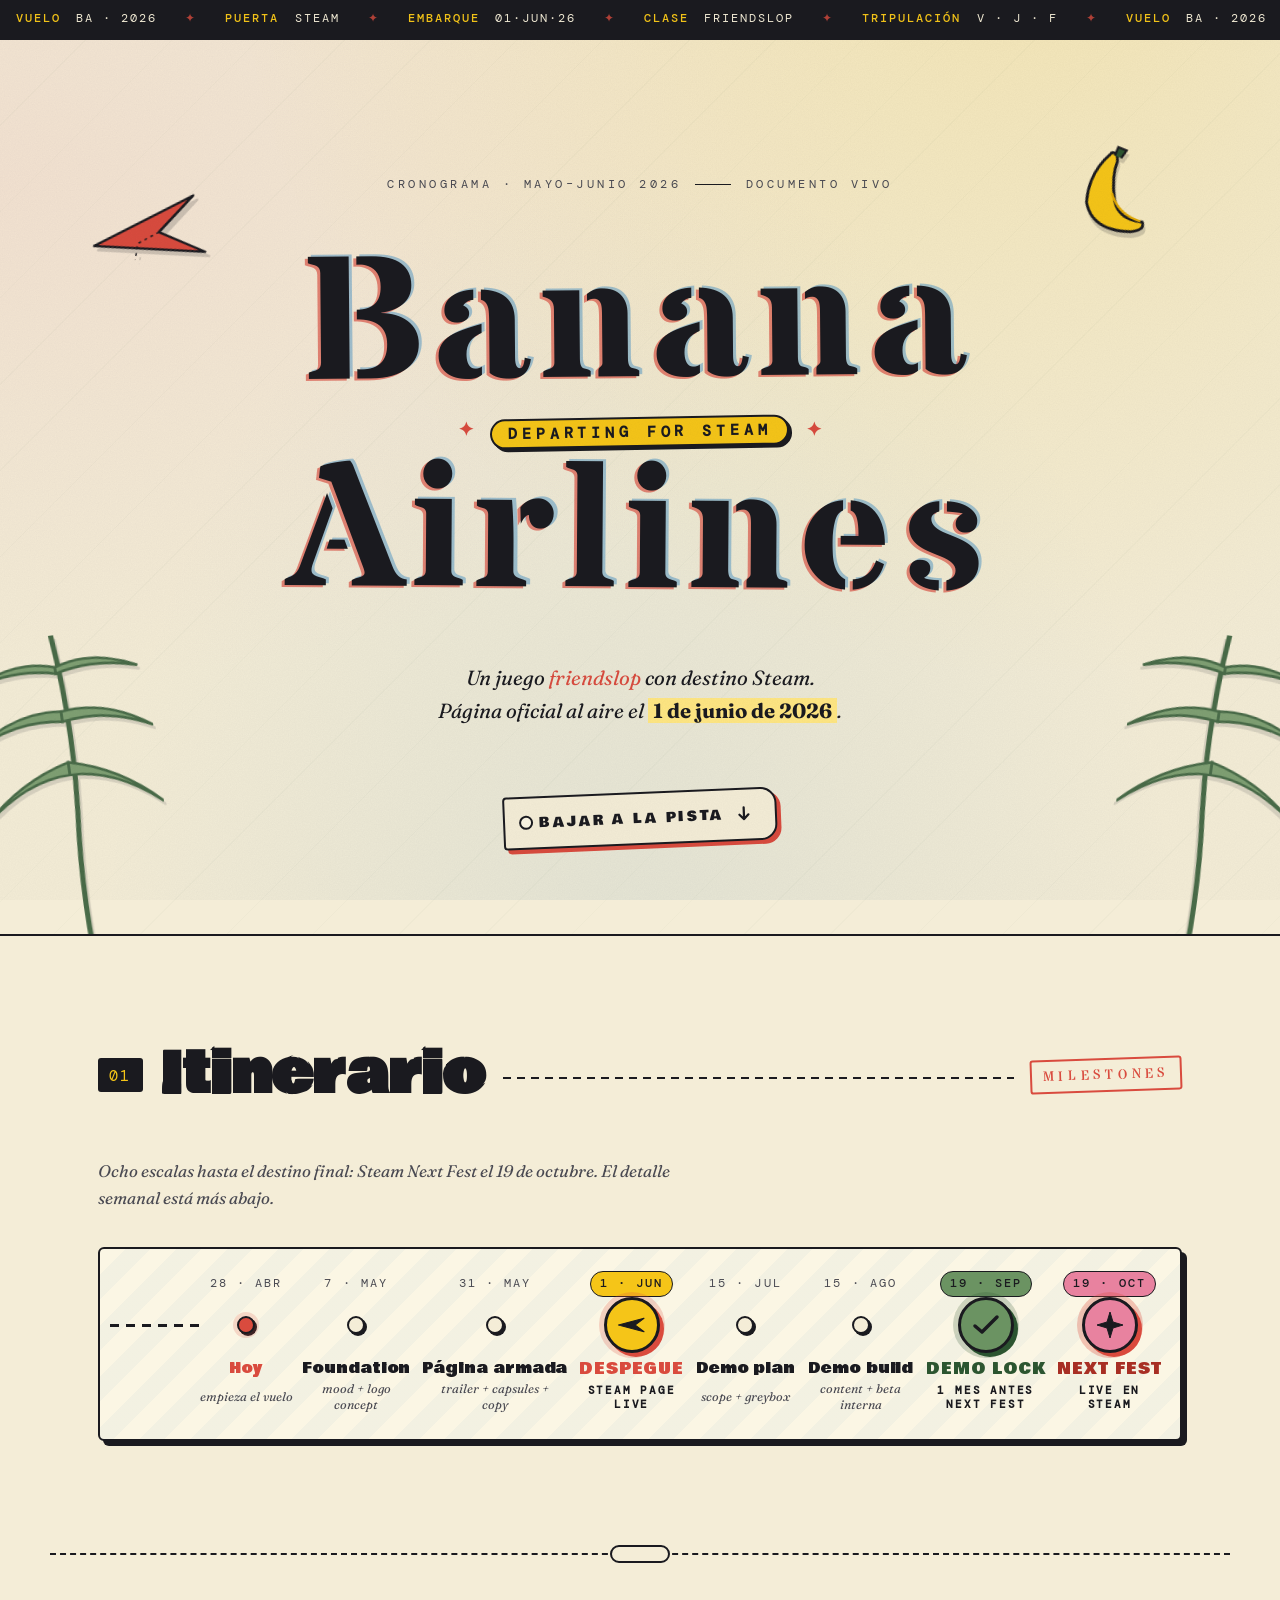
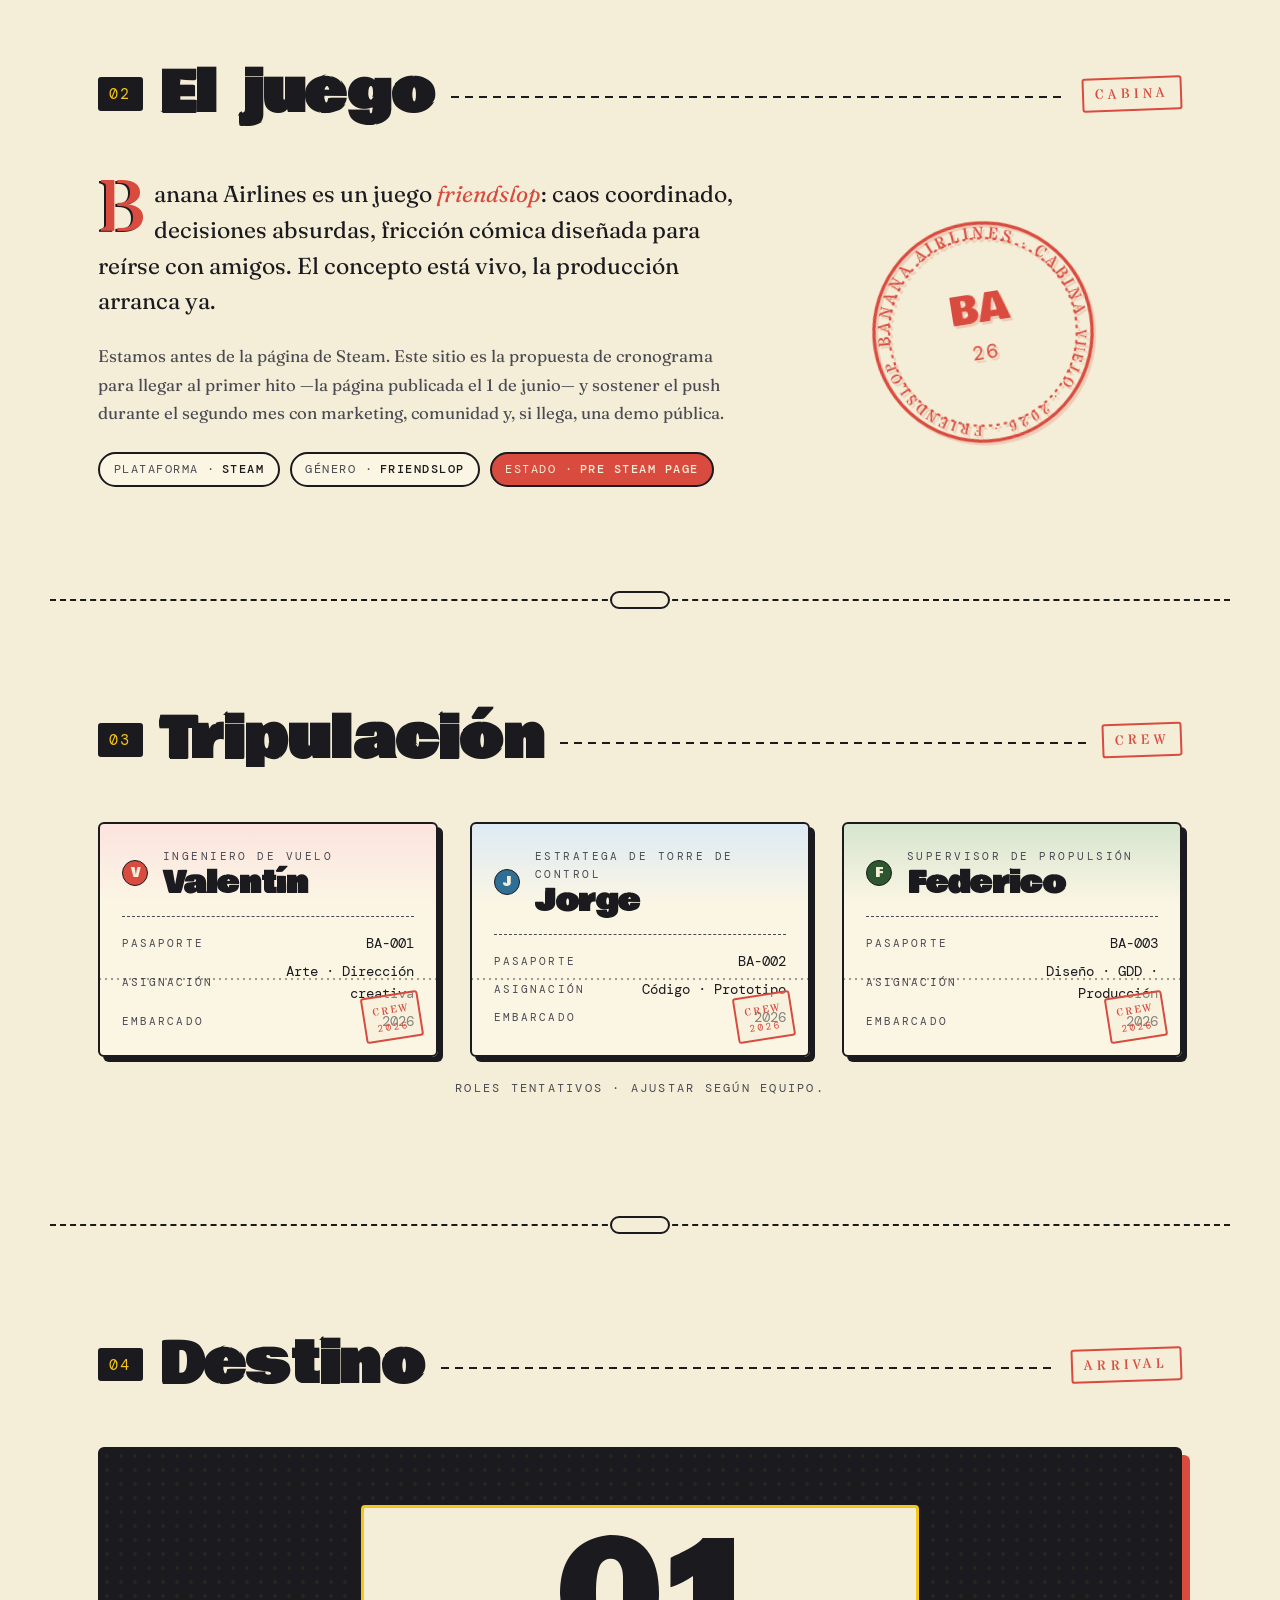
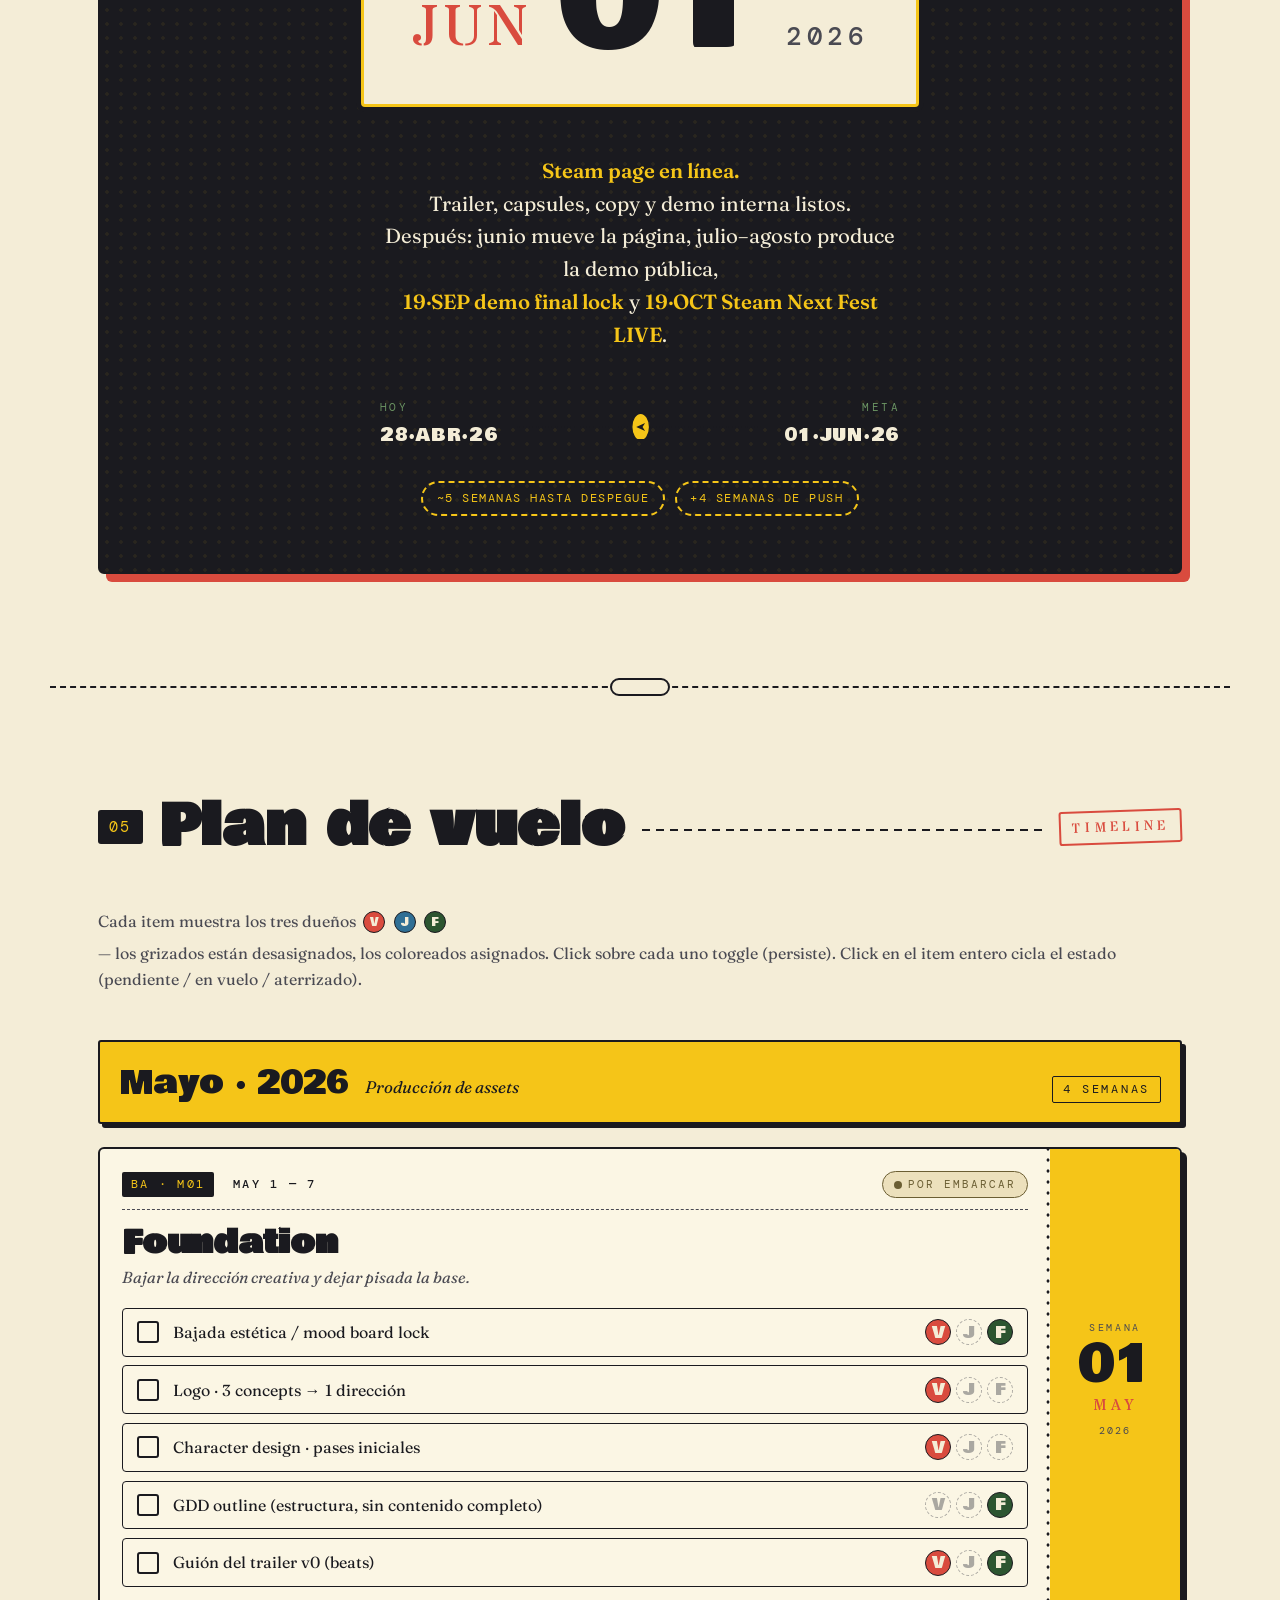
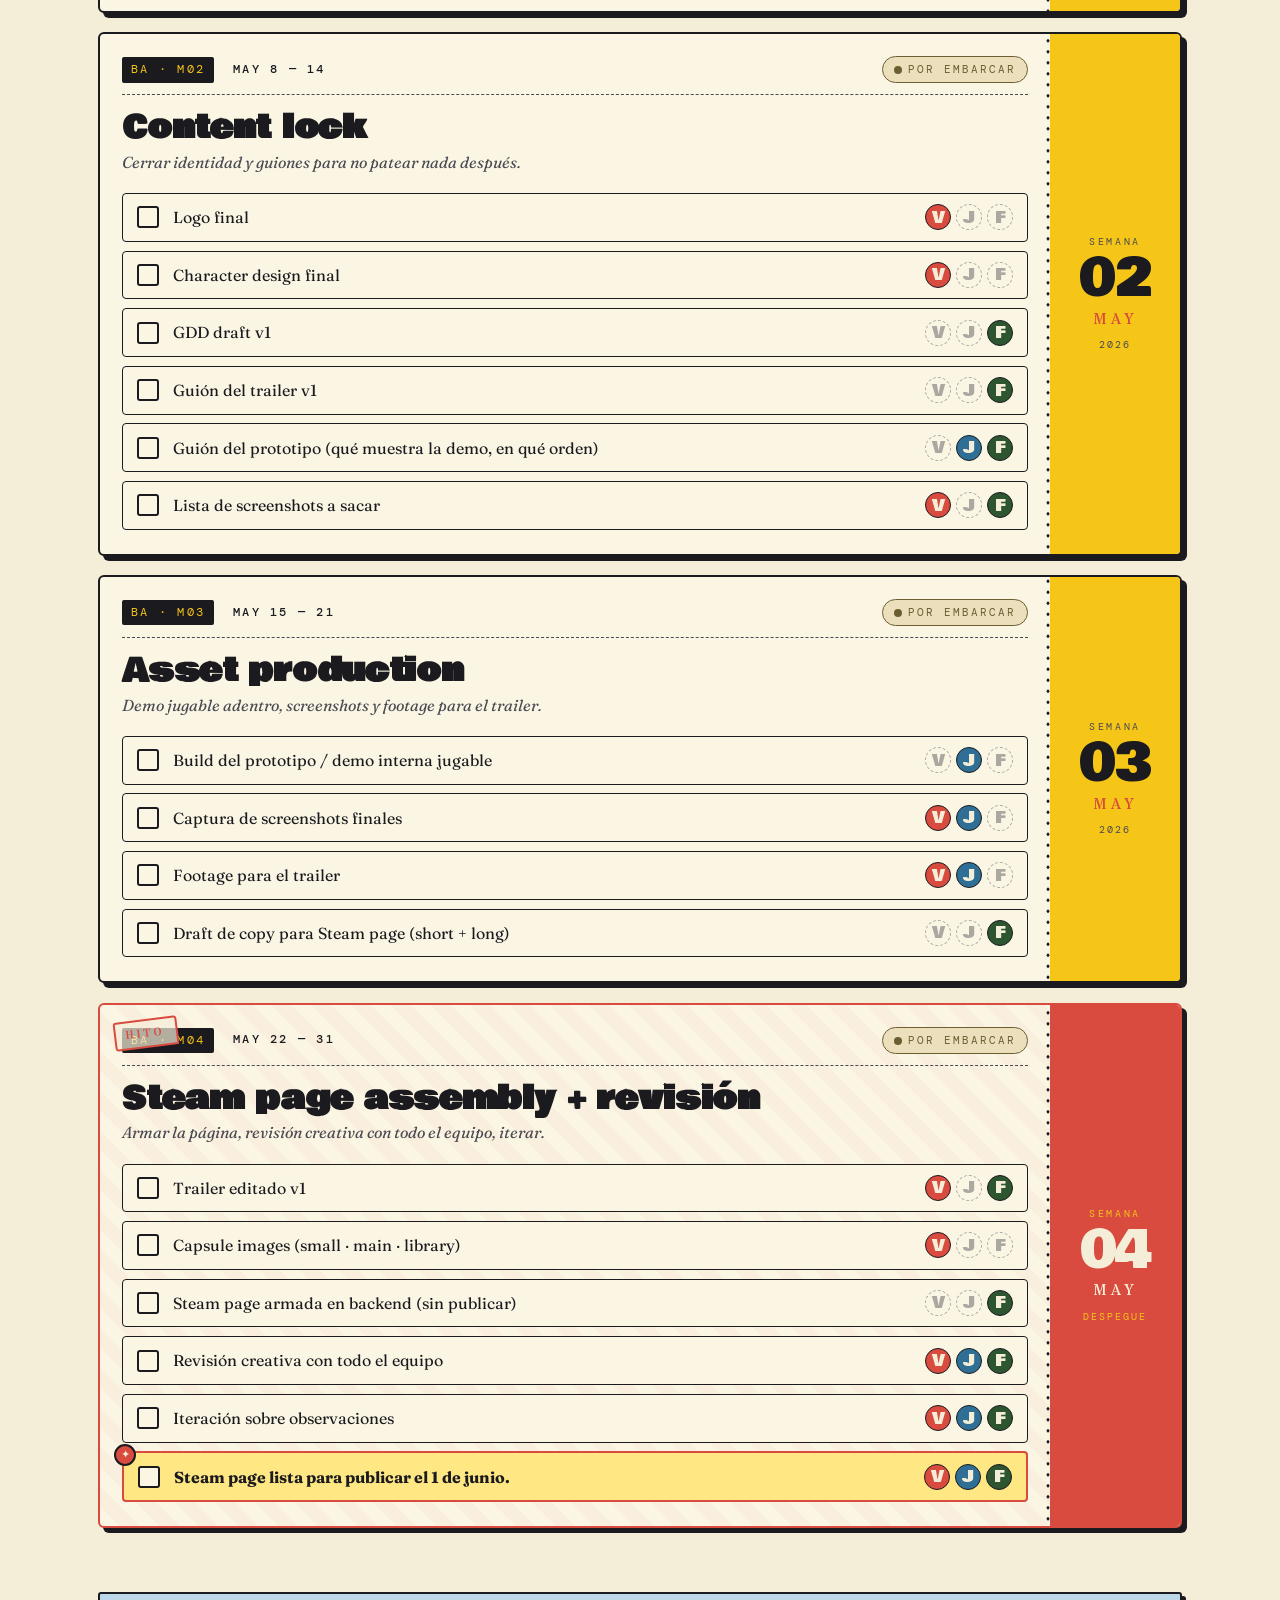
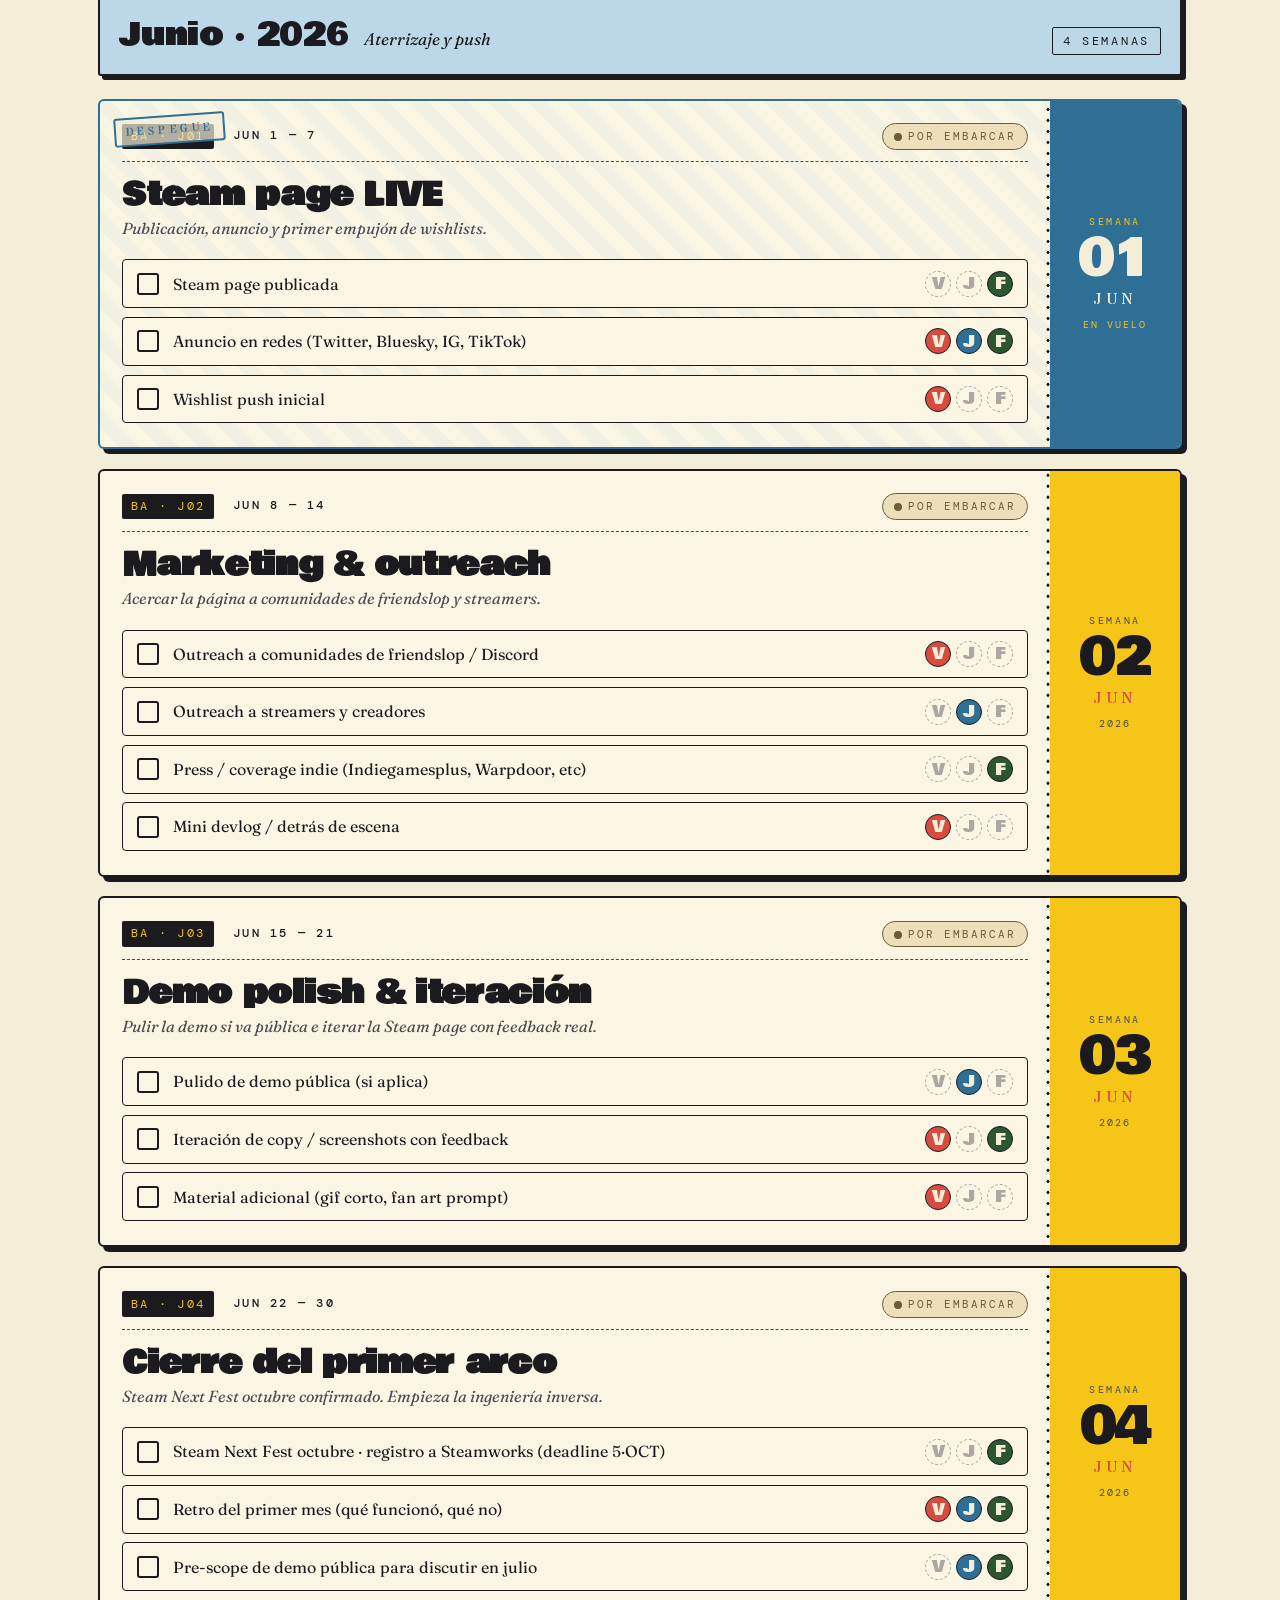
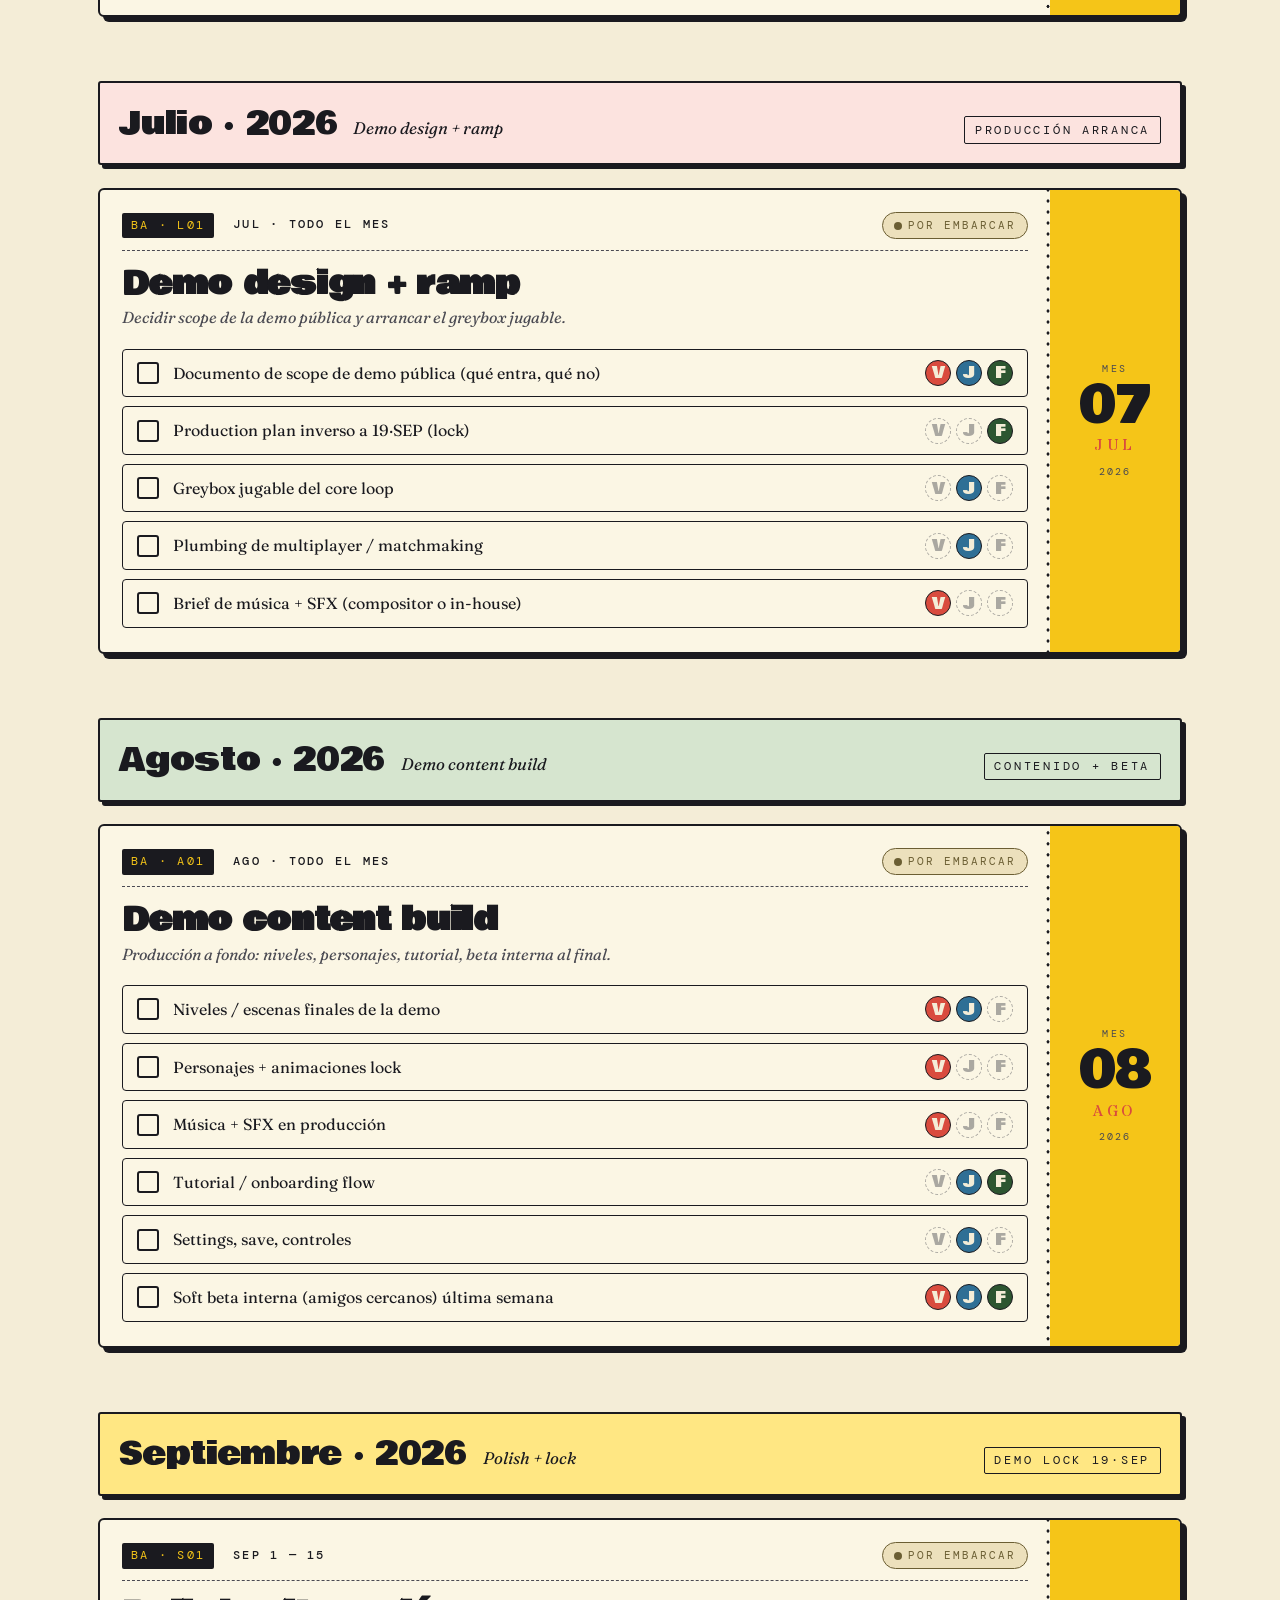
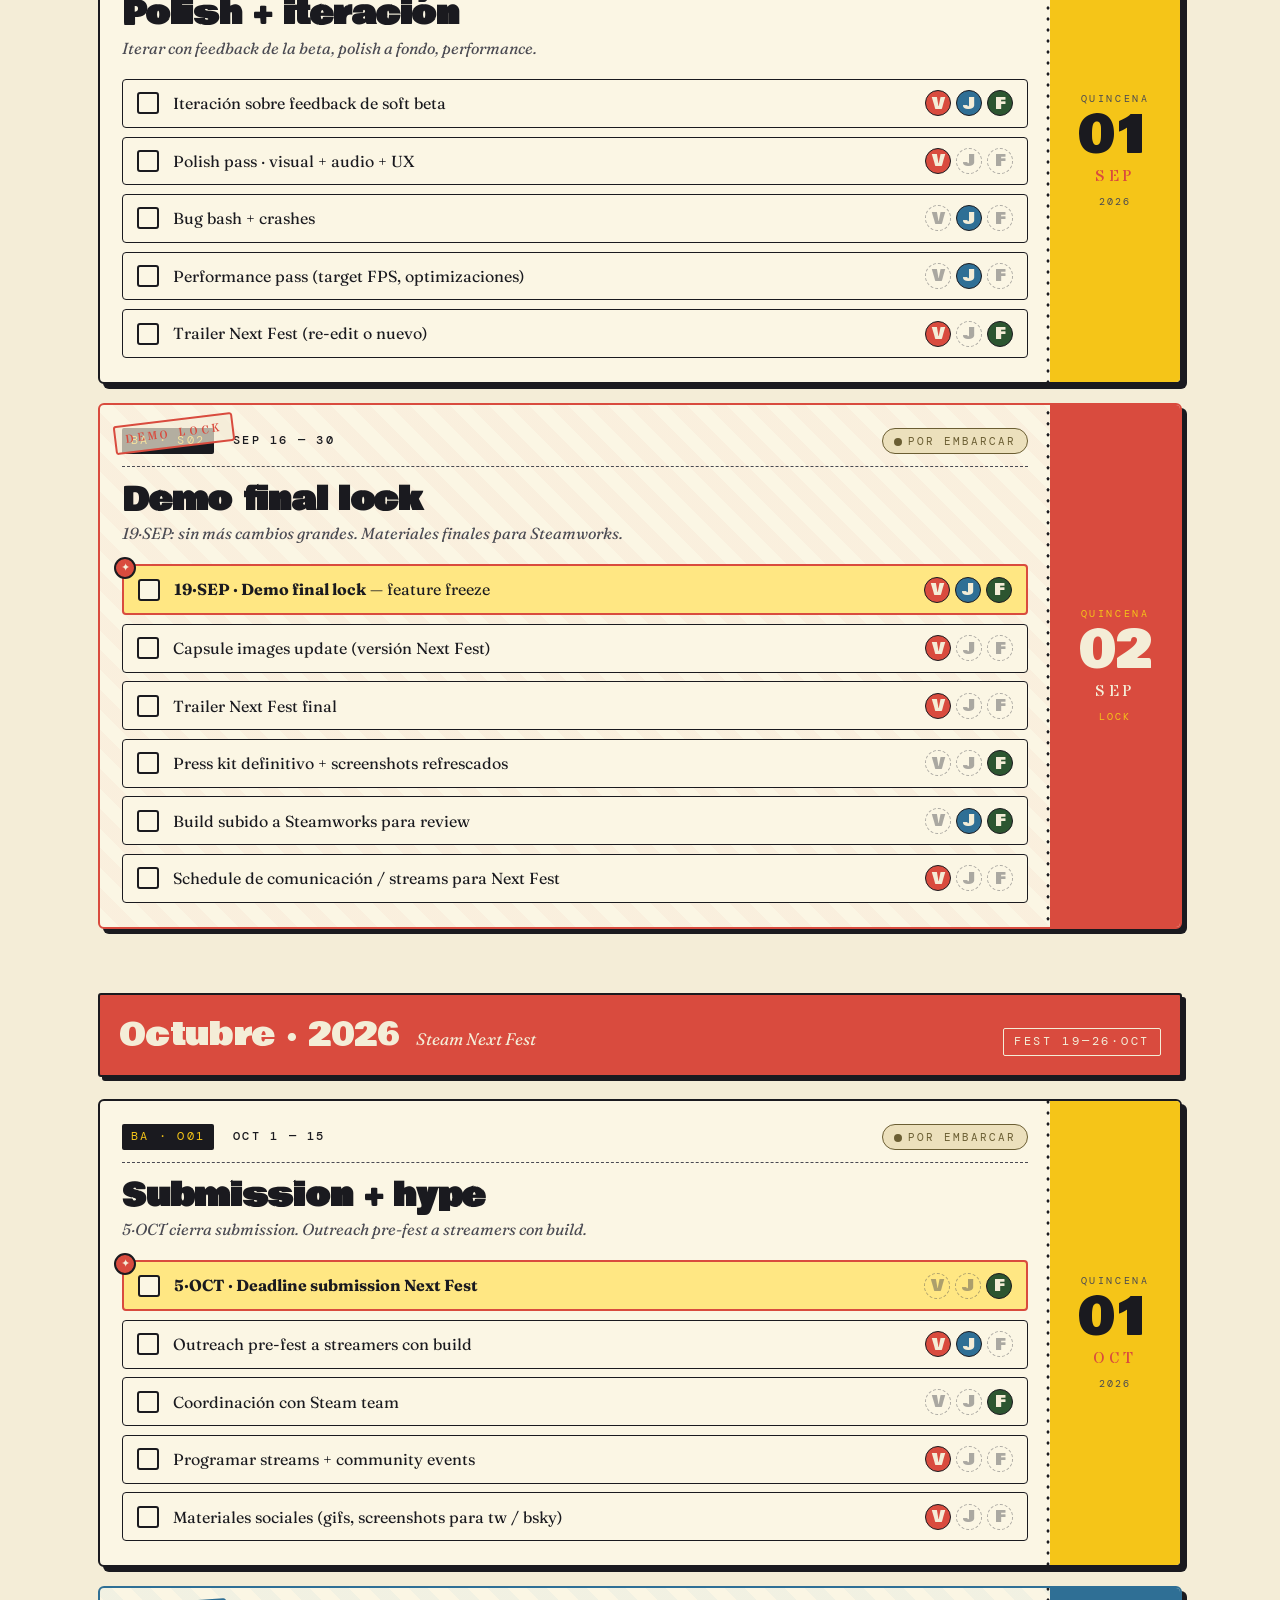
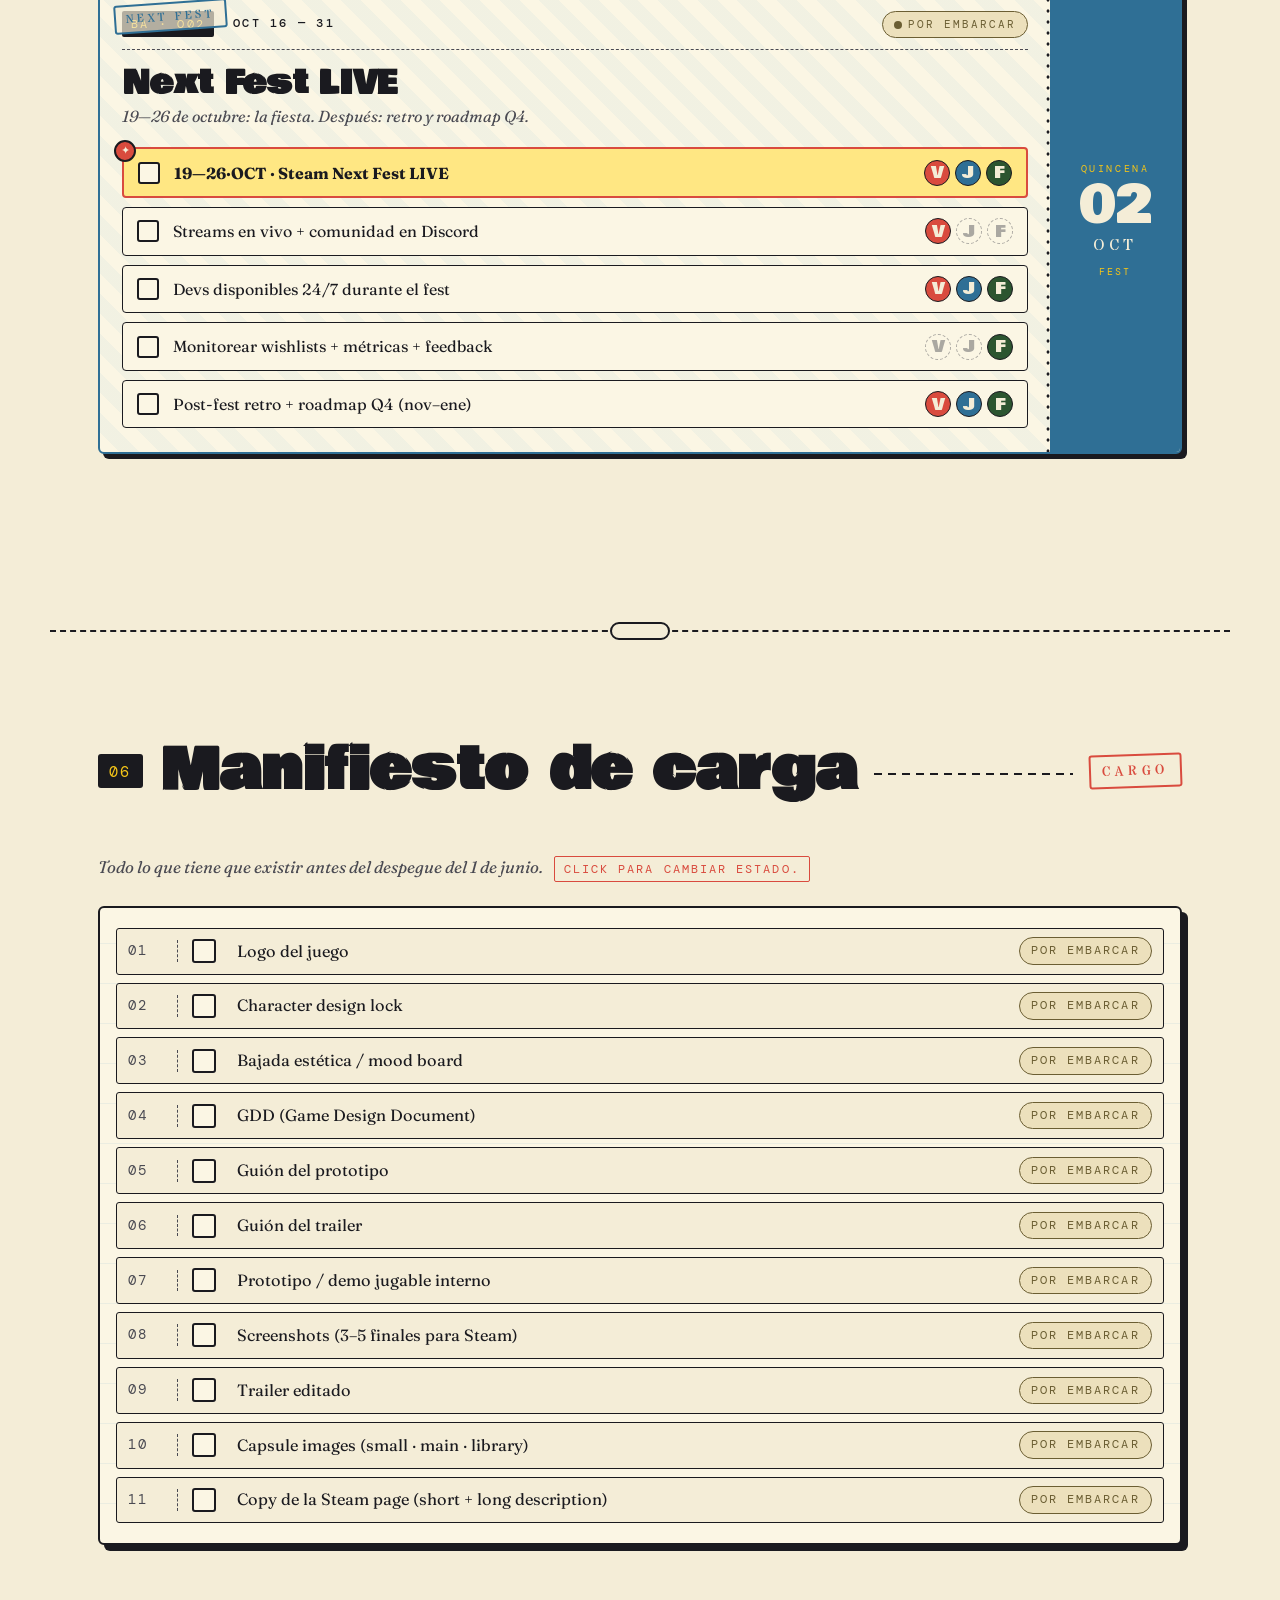
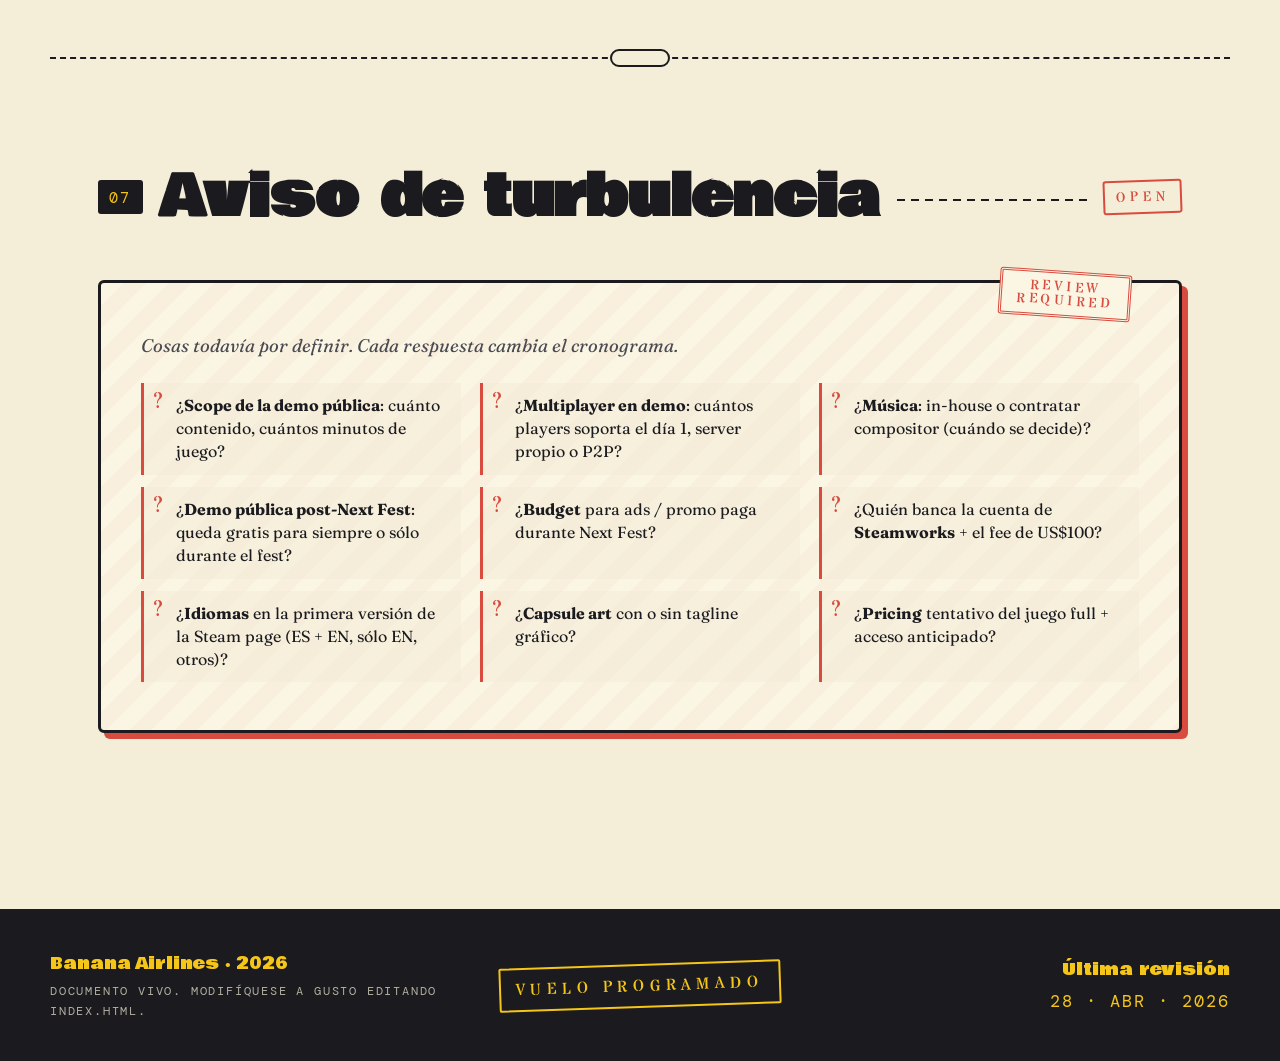
==== commit e490057c: "Make owner assignments toggleable per deliverable with localStorage persistence" ====
--- a/index.html
+++ b/index.html
@@ -399,11 +399,11 @@
   </header>
 
   <p class="plan__intro">
-    Ocho semanas, ocho boarding passes. Cada item incluye dueños tentativos
+    Cada item muestra los tres dueños
     <span class="ow ow--v inline">V</span>
     <span class="ow ow--j inline">J</span>
     <span class="ow ow--f inline">F</span>
-    y se puede clickear para cambiar el estado.
+    — los grizados están desasignados, los coloreados asignados. Click sobre cada uno toggle (persiste). Click en el item entero cicla el estado (pendiente / en vuelo / aterrizado).
   </p>
 
   <!-- ============== MAY ============== -->
--- a/styles.css
+++ b/styles.css
@@ -1393,6 +1393,43 @@
   vertical-align: -5px;
 }
 
+/* Toggleable owner buttons (rendered by JS inside .deliv__owners) */
+button.ow {
+  cursor: pointer;
+  padding: 0;
+  font: inherit;
+  font-family: var(--font-chunk);
+  font-weight: 400;
+  appearance: none;
+  -webkit-appearance: none;
+  transition: opacity 0.15s ease, transform 0.15s ease, border-color 0.15s ease, background 0.15s ease, color 0.15s ease;
+}
+button.ow:hover { transform: scale(1.12); }
+button.ow:active { transform: scale(0.95); }
+button.ow:focus-visible {
+  outline: 2px solid var(--ink);
+  outline-offset: 2px;
+}
+.ow.is-on { opacity: 1; }
+.ow.is-off,
+.ow.is-off.ow--v,
+.ow.is-off.ow--j,
+.ow.is-off.ow--f {
+  background: transparent;
+  color: var(--ink-soft);
+  border-style: dashed;
+  border-color: var(--ink-soft);
+  opacity: 0.45;
+}
+.ow.is-off:hover {
+  opacity: 0.85;
+  border-color: var(--ink);
+  color: var(--ink);
+}
+.deliv__owners {
+  gap: 0.3rem;
+}
+
 /* ============================================
    MANIFIESTO DE CARGA
    ============================================ */
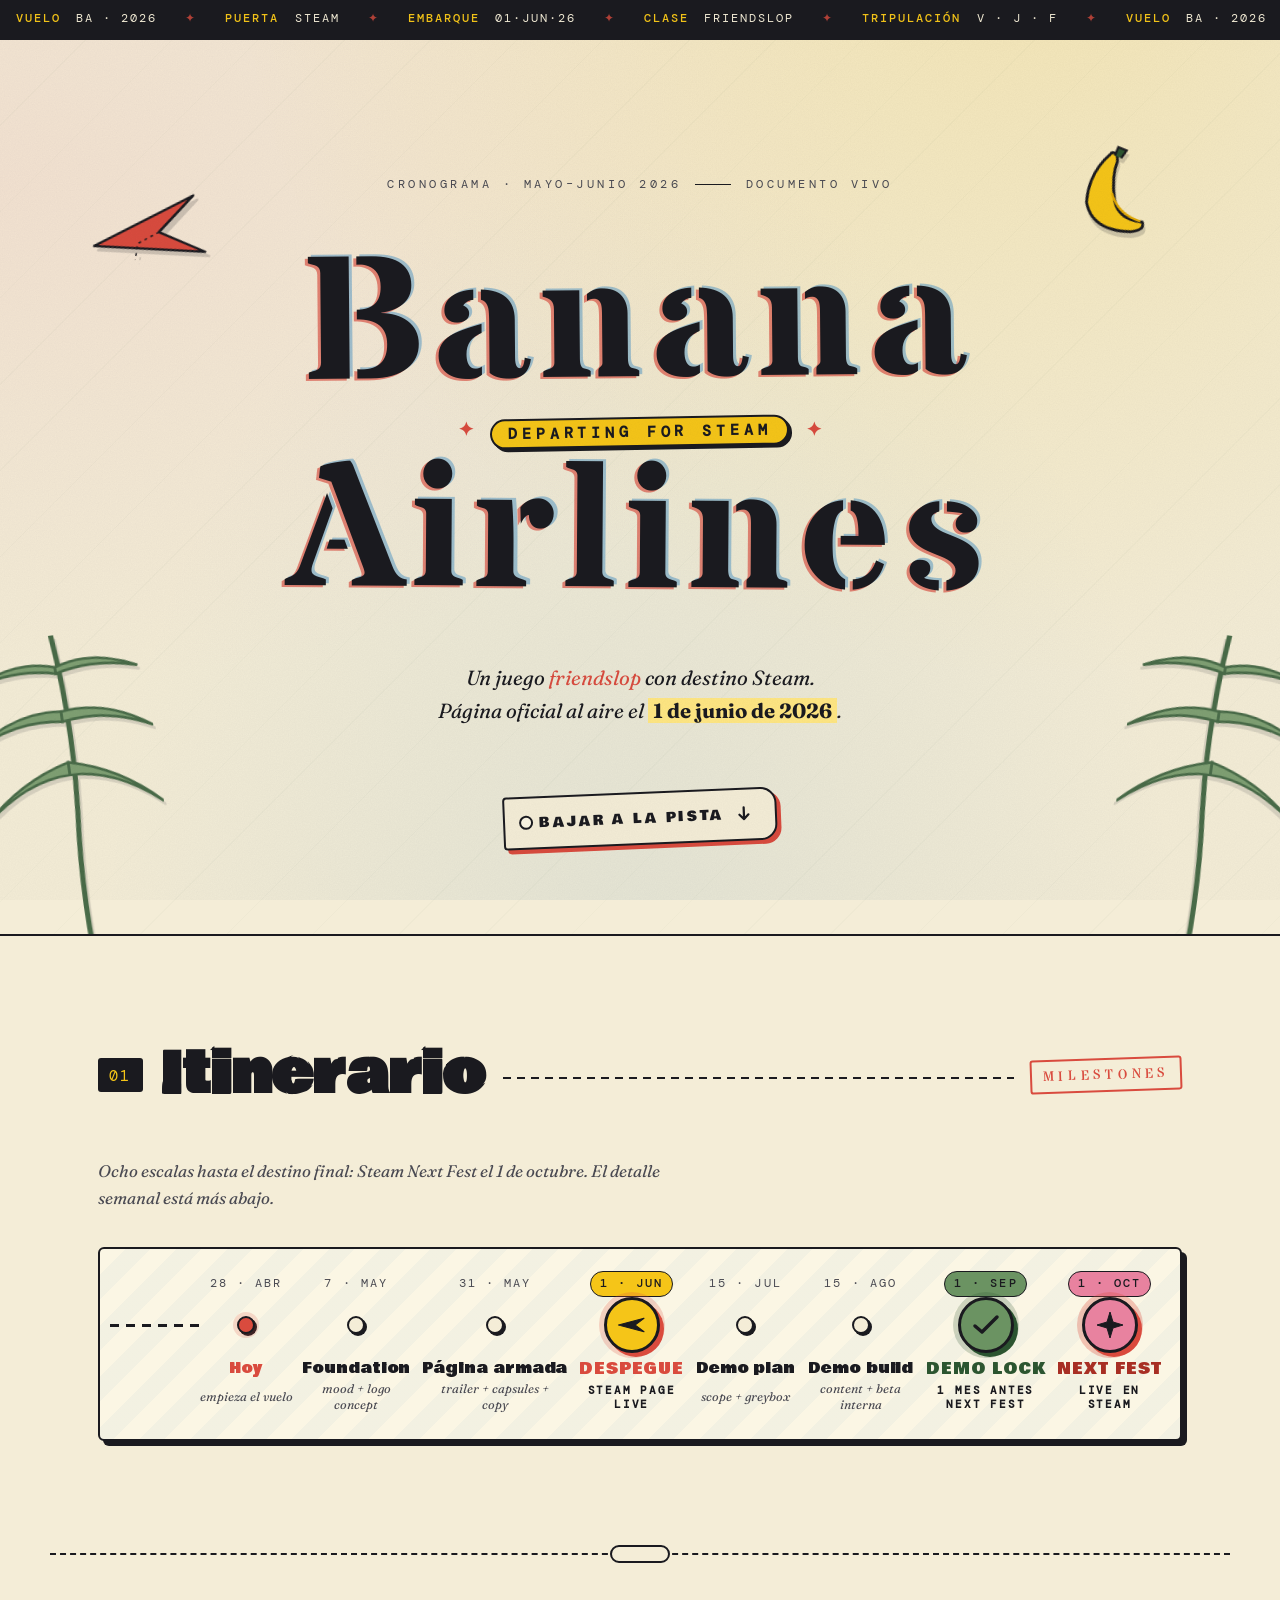
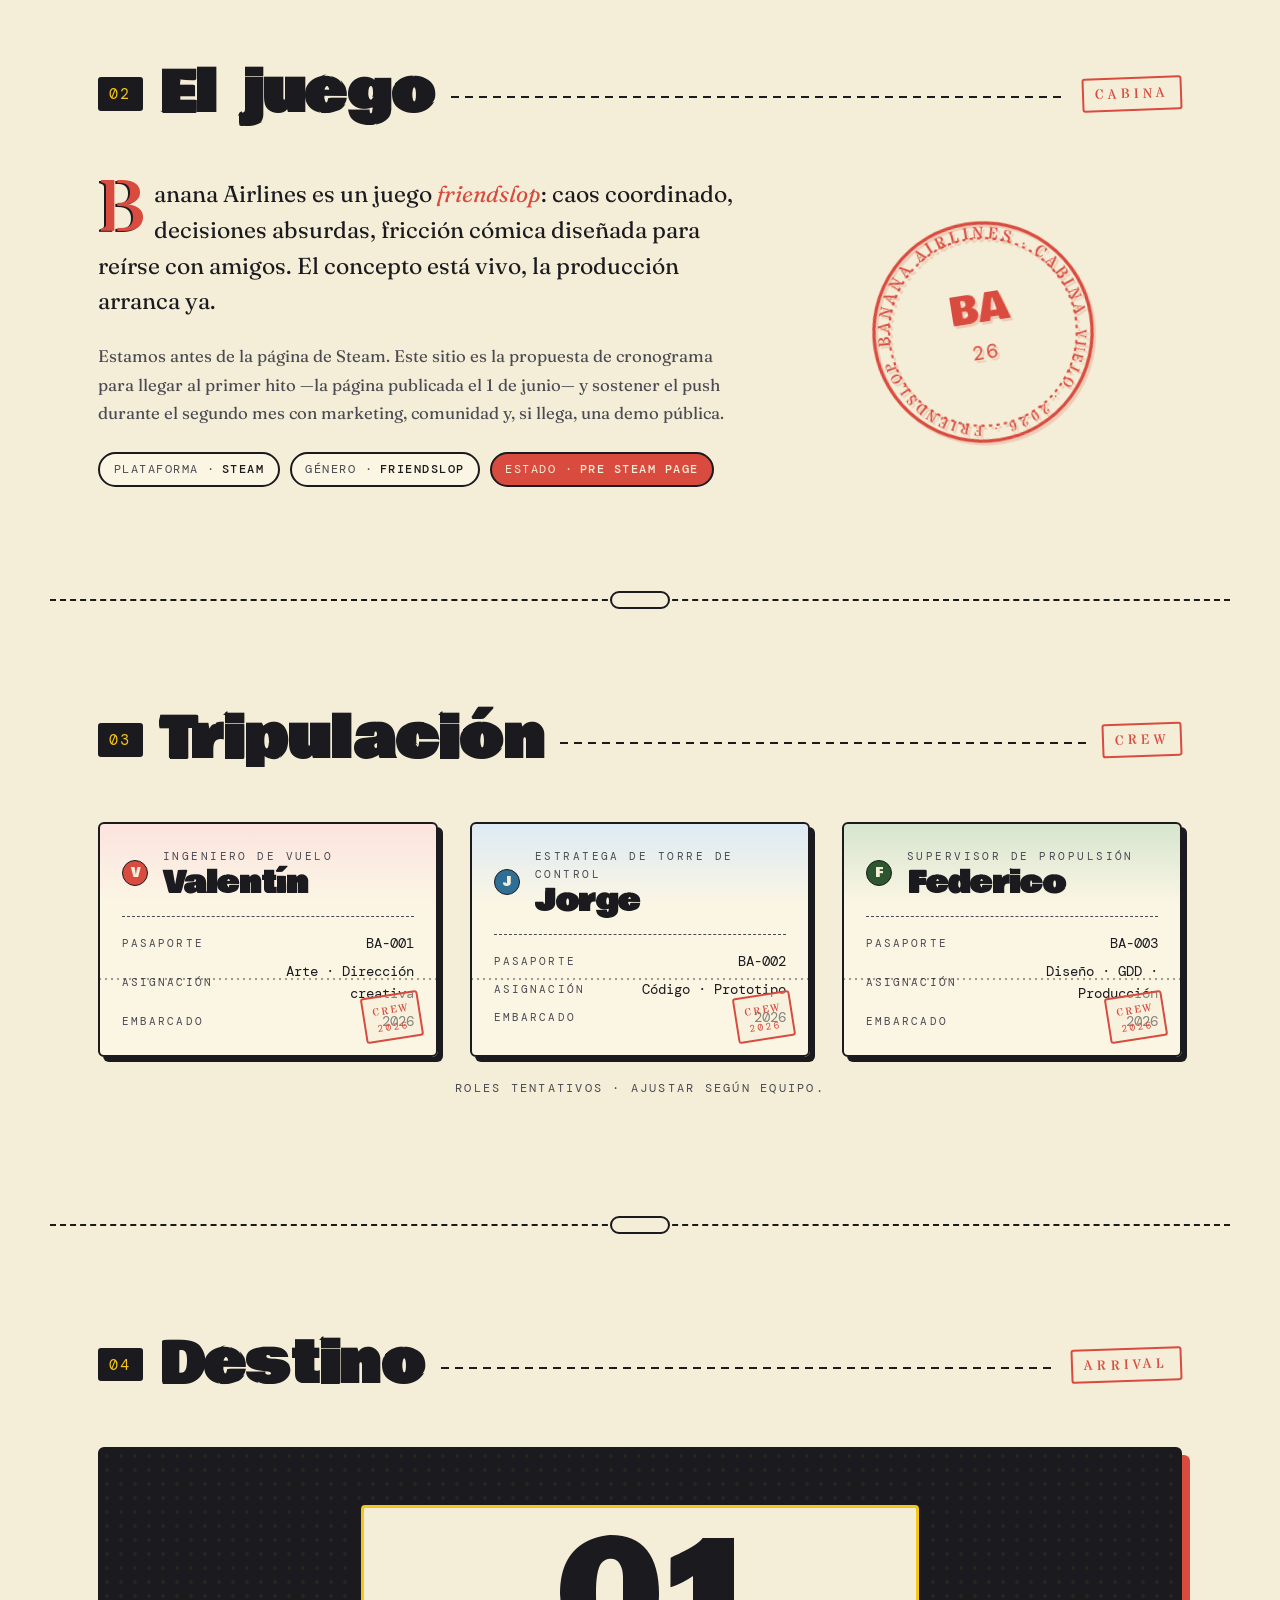
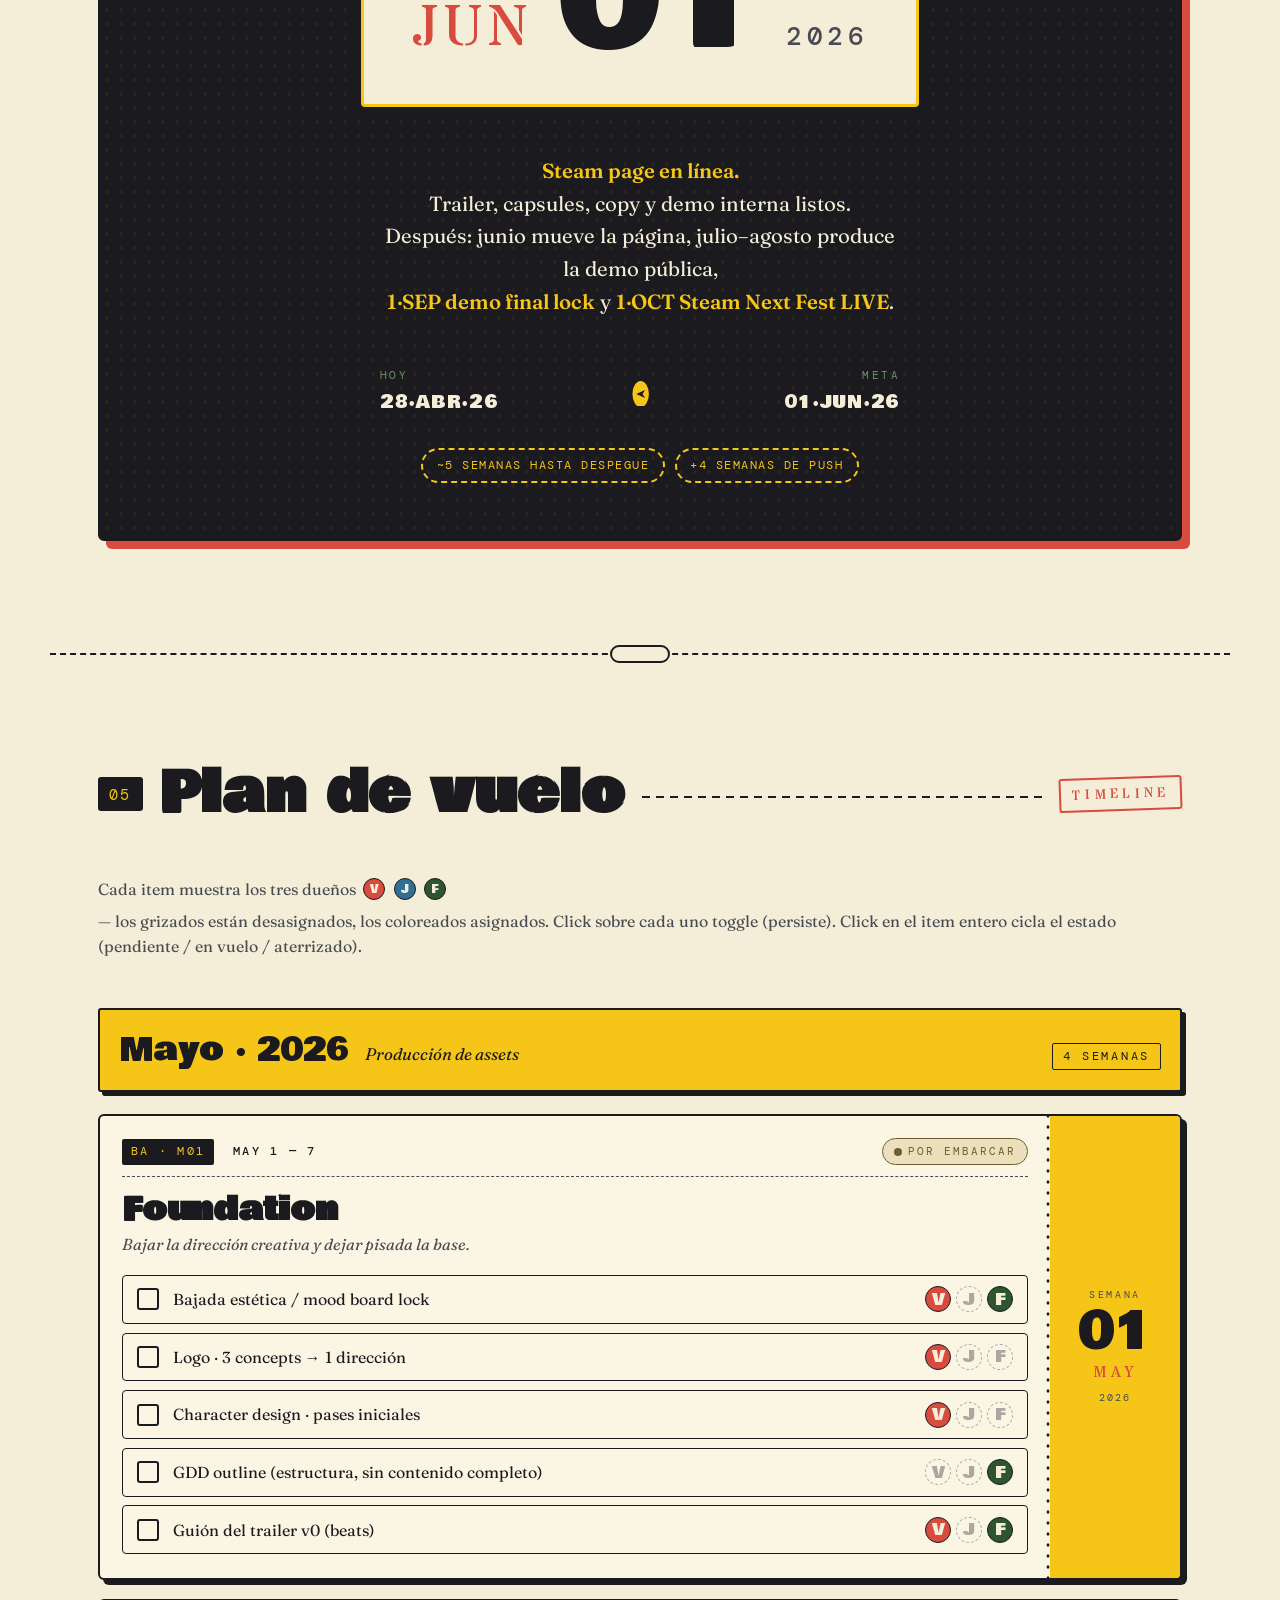
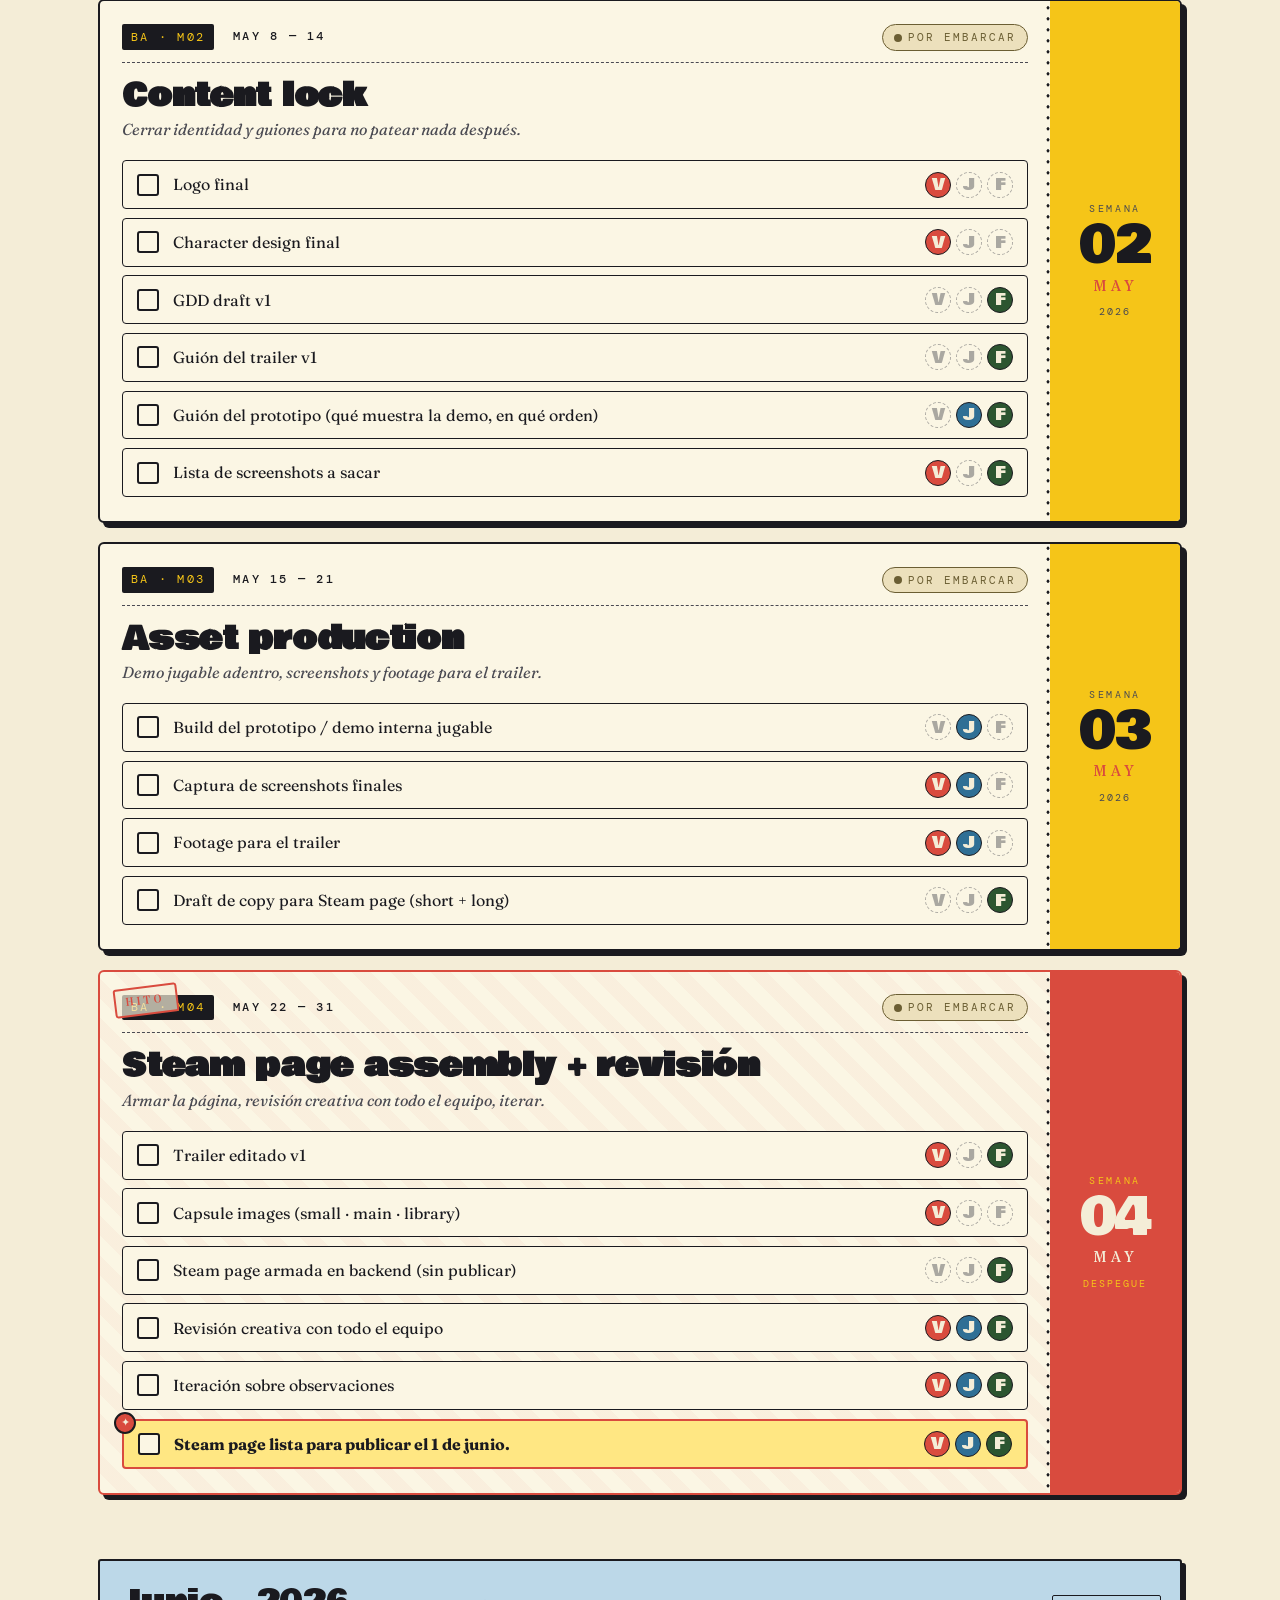
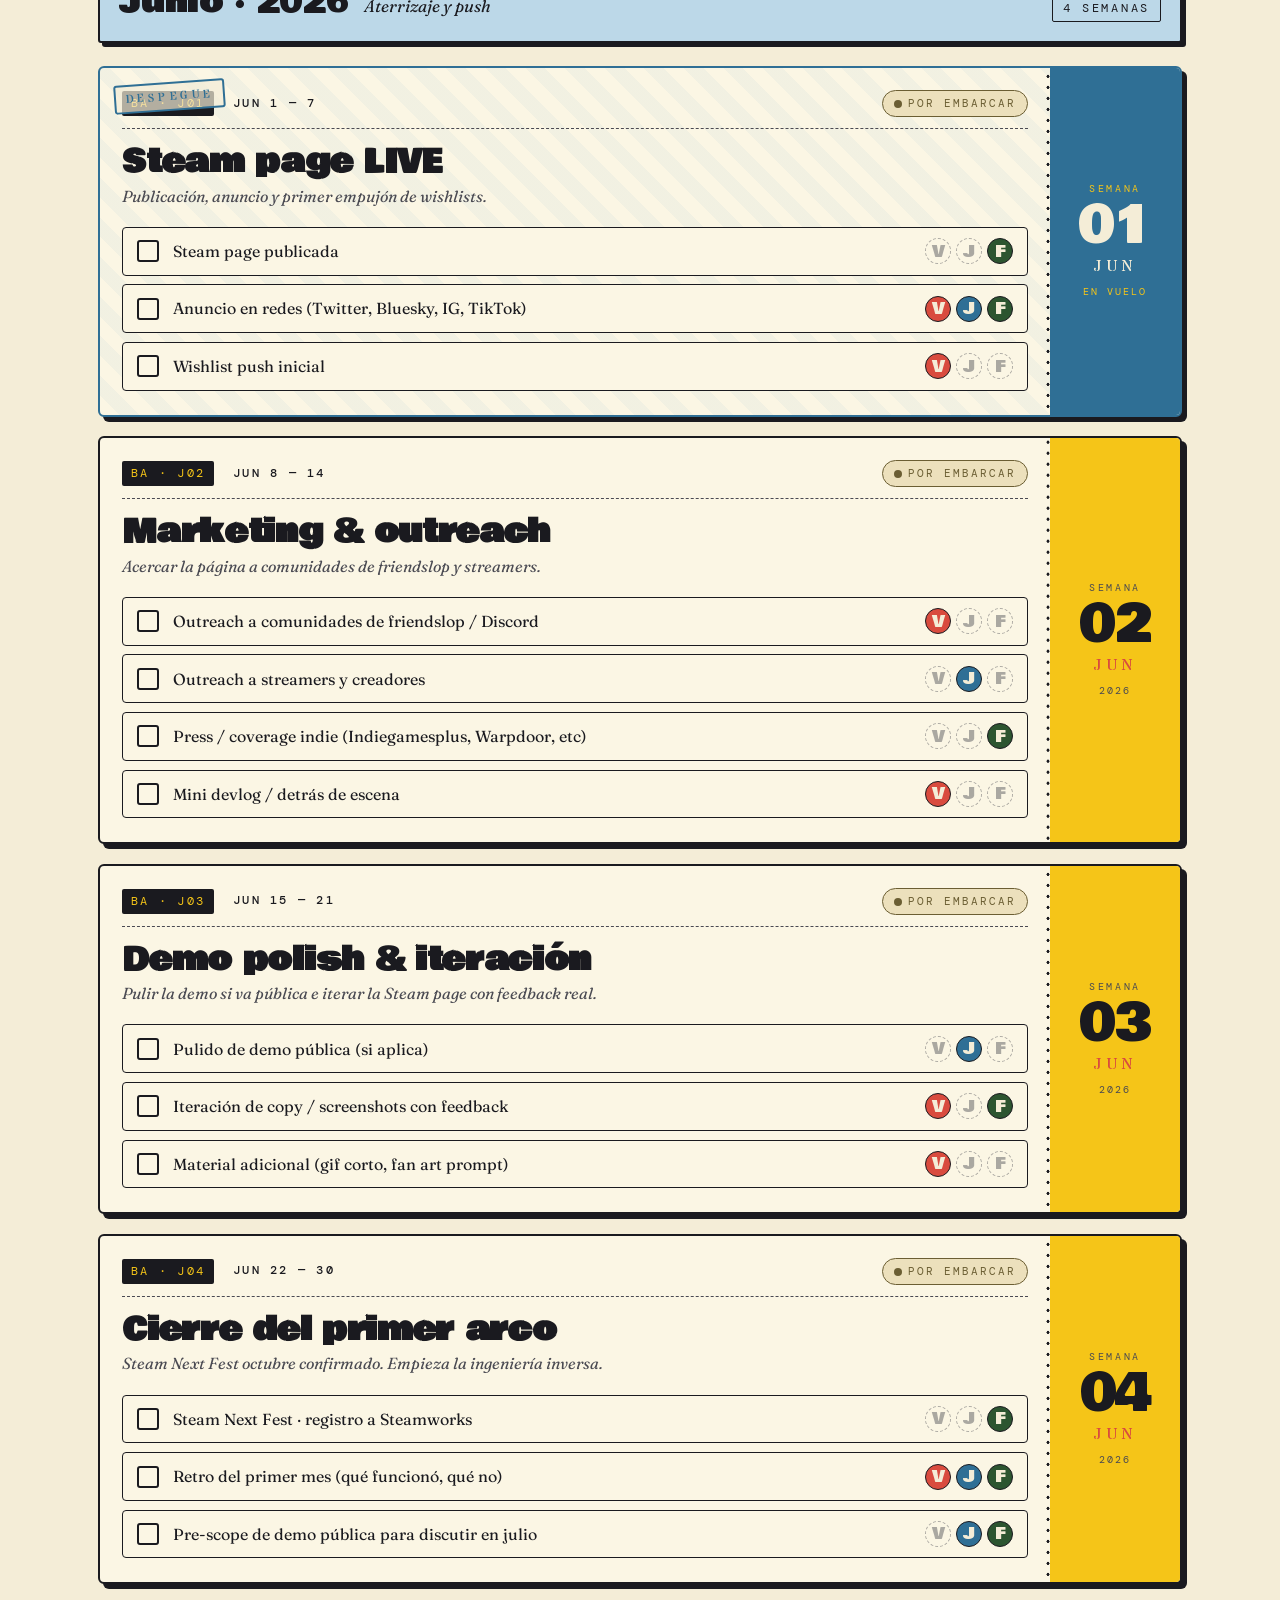
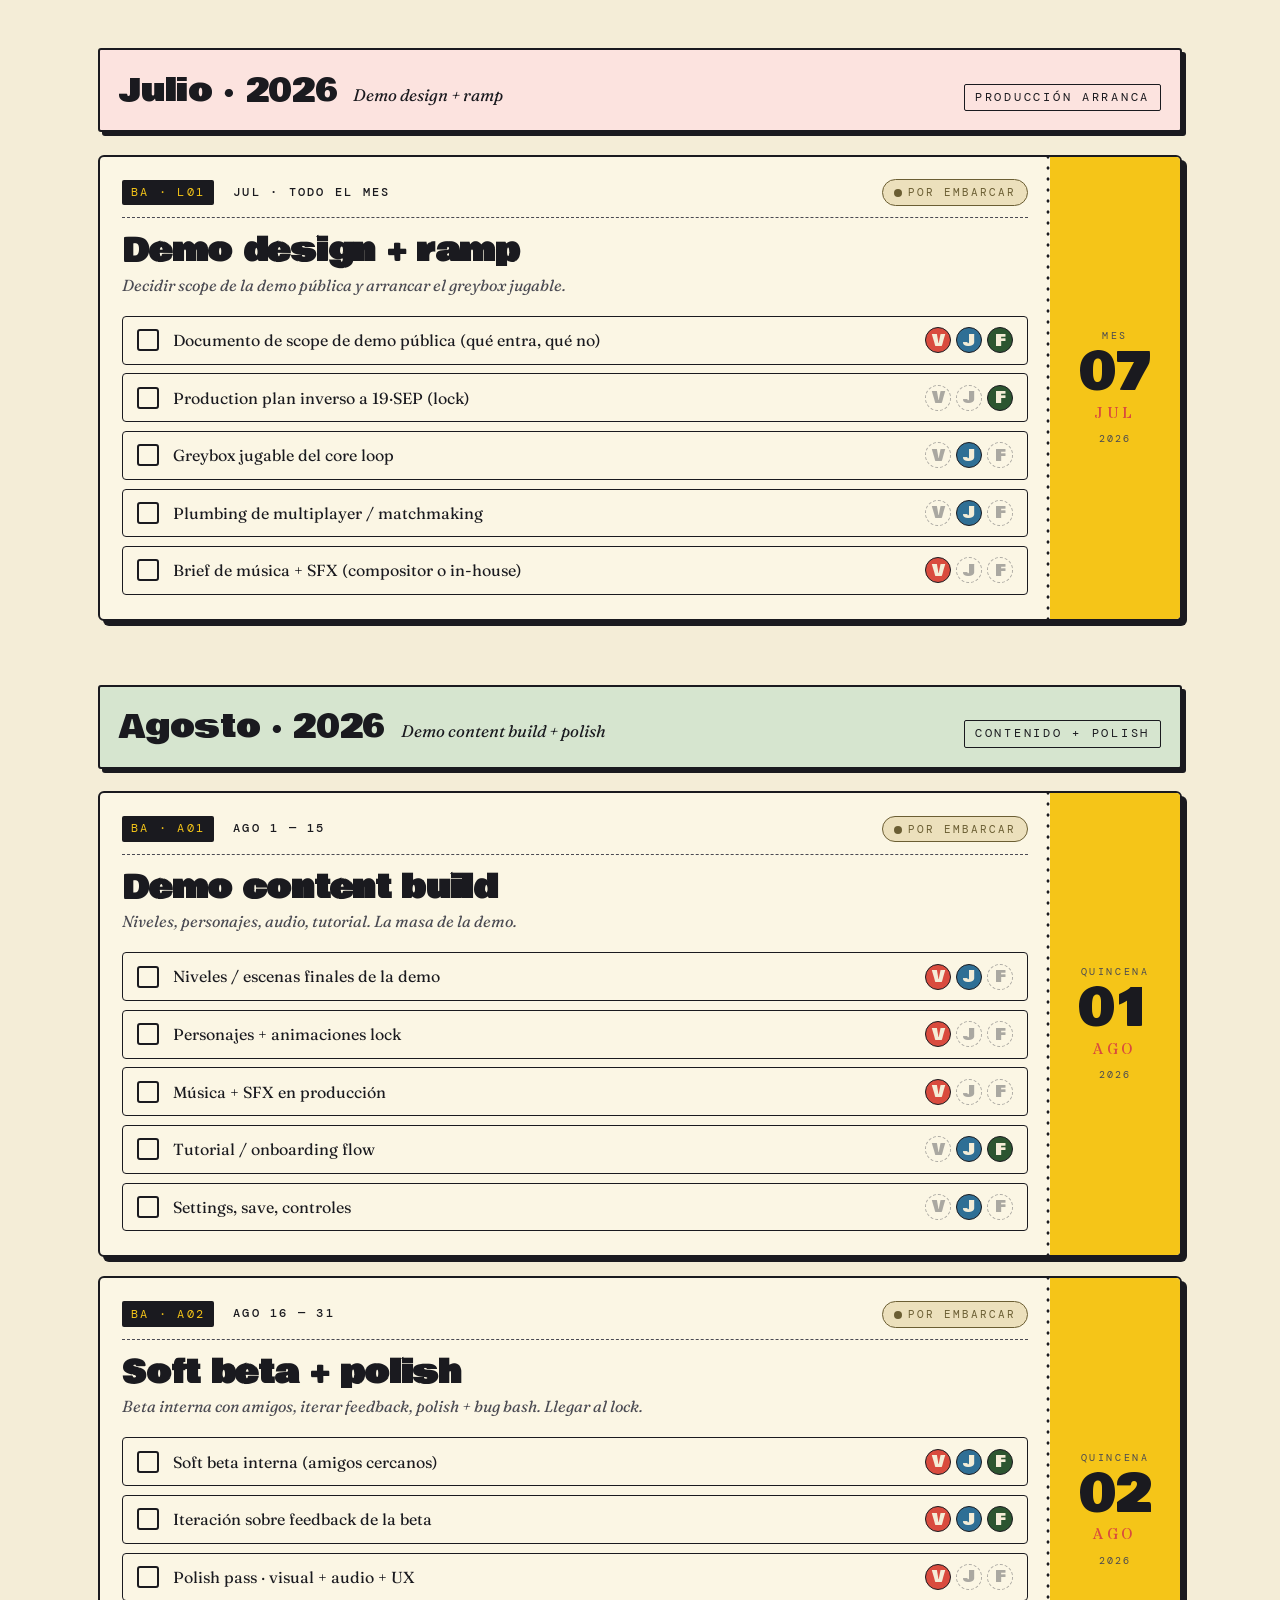
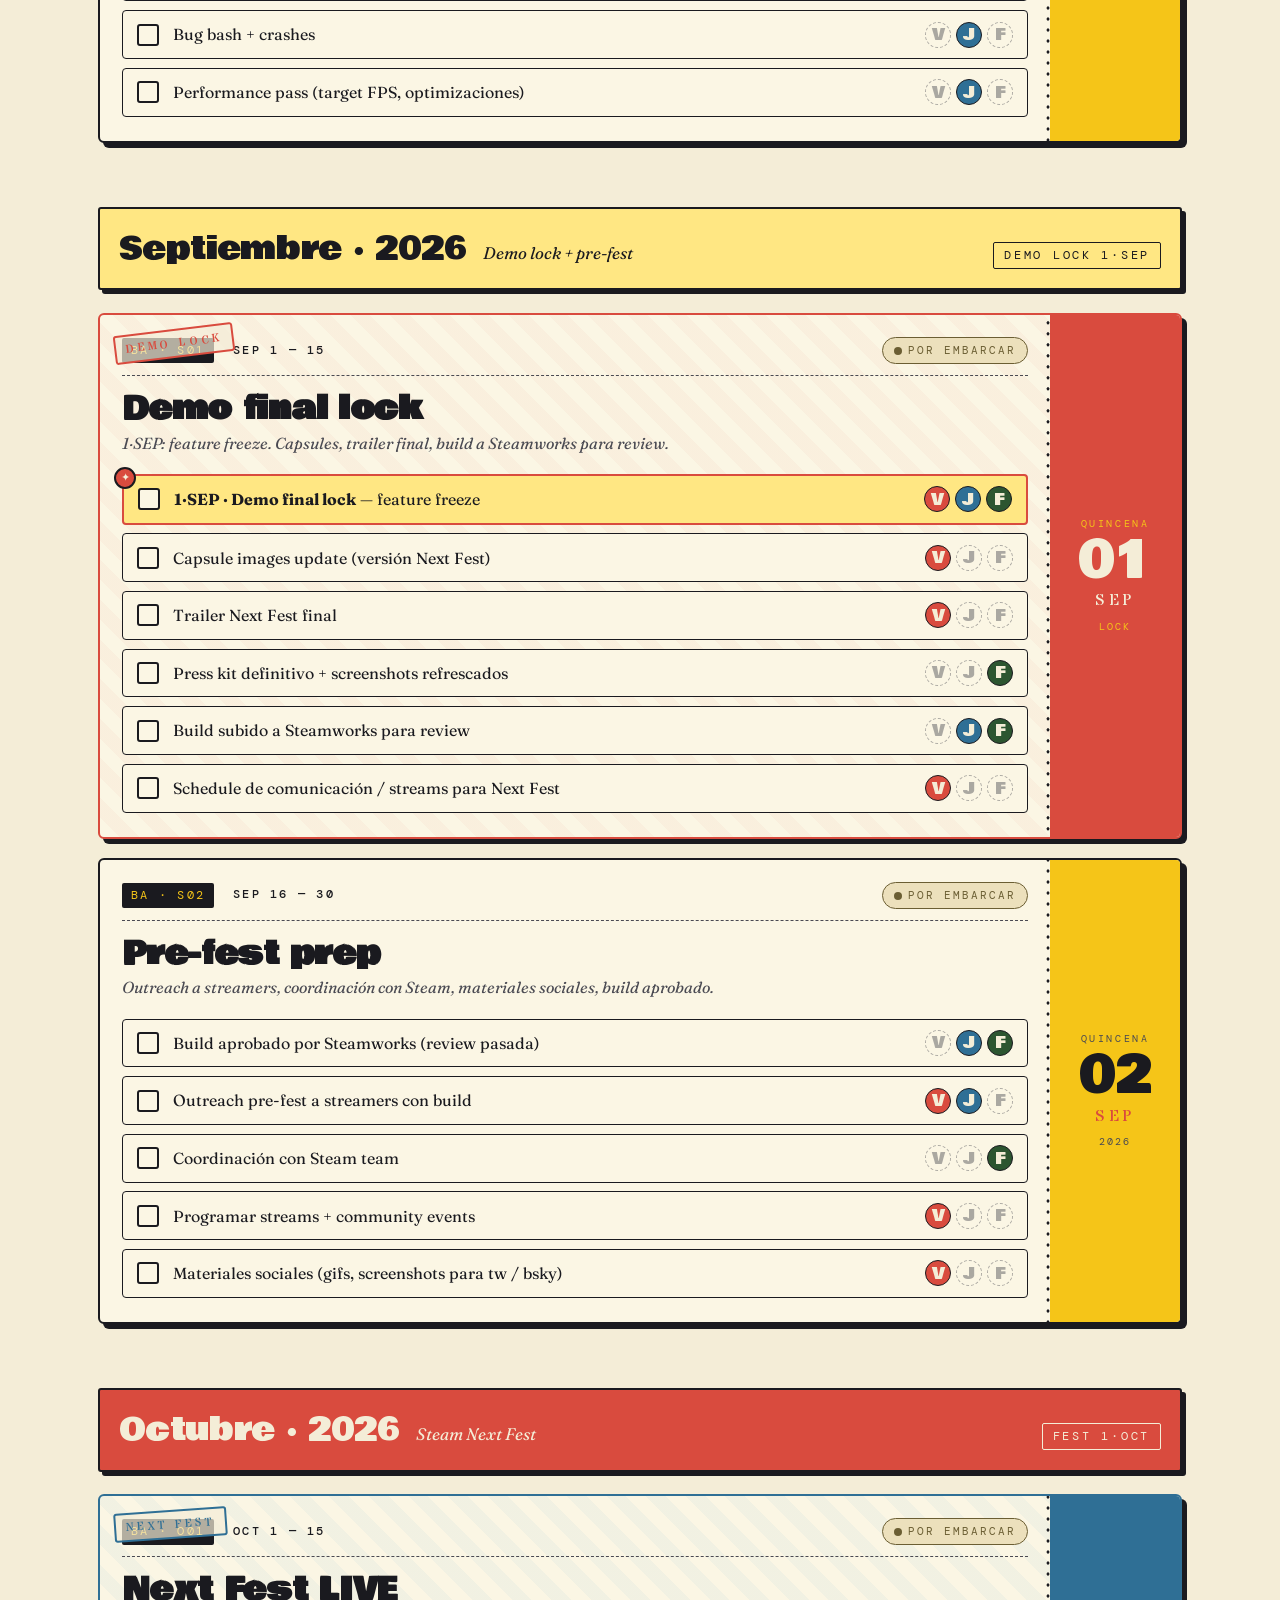
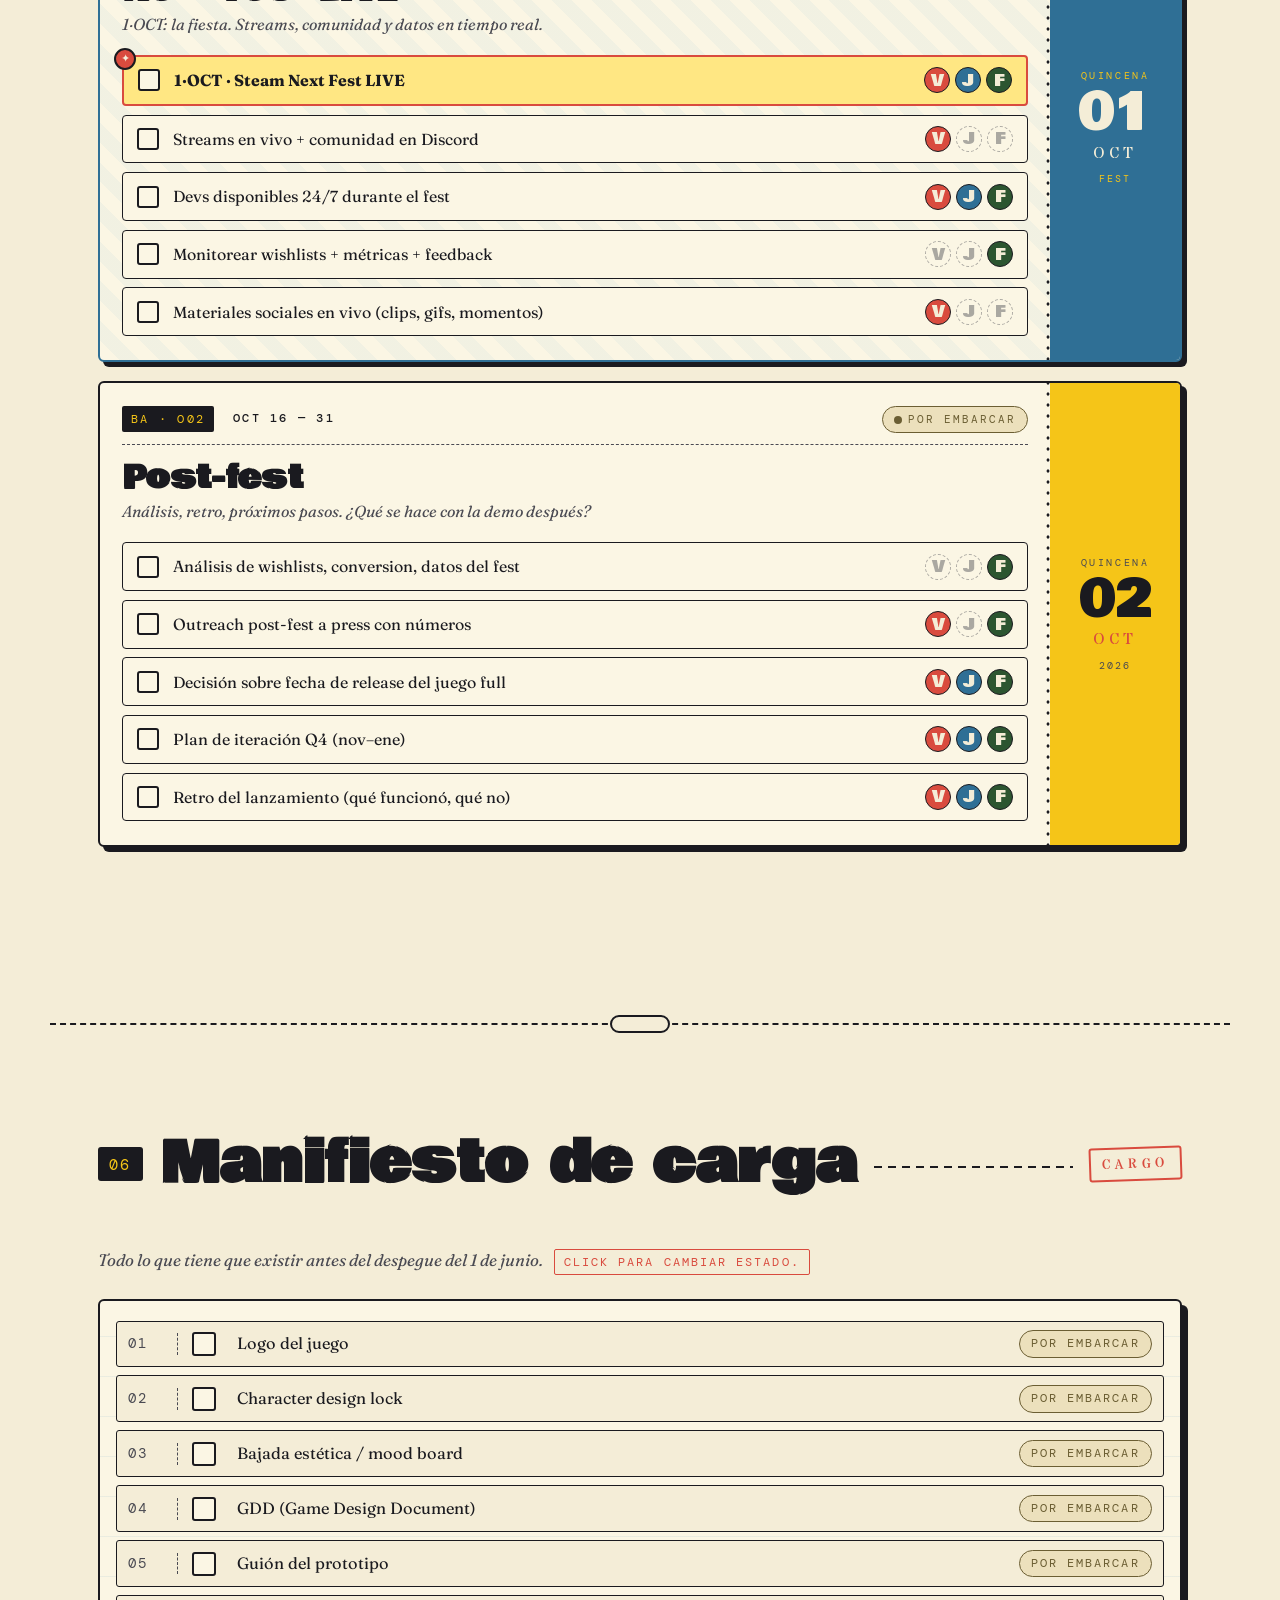
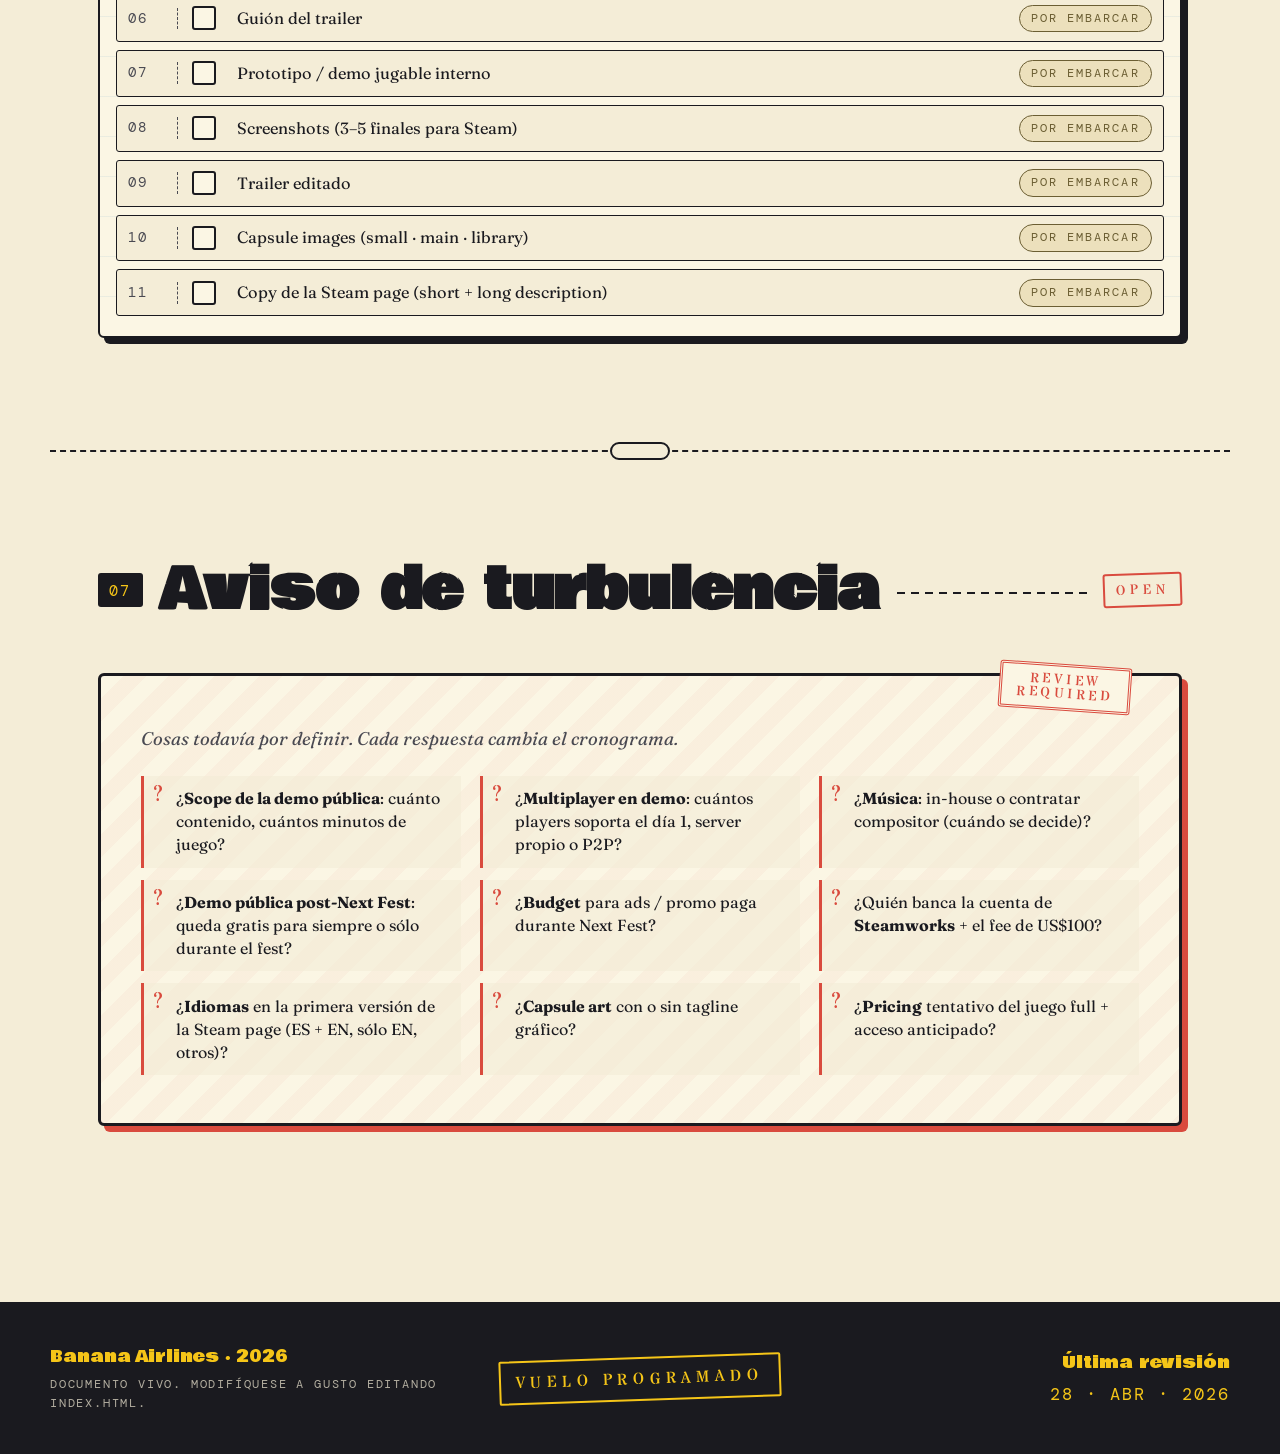
==== commit 053e8fcf: "Pull demo lock to 1 sep and Next Fest to 1 oct (buffer ahead of real fest dates)" ====
--- a/index.html
+++ b/index.html
@@ -130,7 +130,7 @@
     <span class="section__nameplate">milestones</span>
   </header>
 
-  <p class="route__intro">Ocho escalas hasta el destino final: Steam Next Fest el 19 de octubre. El detalle semanal está más abajo.</p>
+  <p class="route__intro">Ocho escalas hasta el destino final: Steam Next Fest el 1 de octubre. El detalle semanal está más abajo.</p>
 
   <div class="route__rail">
     <ol class="route__stops">
@@ -182,7 +182,7 @@
       </li>
 
       <li class="stop stop--lock">
-        <span class="stop__date">19 · SEP</span>
+        <span class="stop__date">1 · SEP</span>
         <span class="stop__dot" aria-hidden="true">
           <svg viewBox="0 0 30 24" aria-hidden="true">
             <path d="M4 13 L11 19 L26 4" stroke="#1A1A1F" stroke-width="3.5" fill="none" stroke-linecap="round" stroke-linejoin="round"/>
@@ -193,7 +193,7 @@
       </li>
 
       <li class="stop stop--fest">
-        <span class="stop__date">19 · OCT</span>
+        <span class="stop__date">1 · OCT</span>
         <span class="stop__dot" aria-hidden="true">
           <svg viewBox="0 0 30 30" aria-hidden="true">
             <path d="M15 2 L18 12 L28 15 L18 18 L15 28 L12 18 L2 15 L12 12 Z" fill="#1A1A1F" stroke="#1A1A1F" stroke-width="1" stroke-linejoin="round"/>
@@ -357,7 +357,7 @@
       <strong>Steam page en línea.</strong><br>
       Trailer, capsules, copy y demo interna listos.<br>
       Después: junio mueve la página, julio–agosto produce la demo pública,<br>
-      <strong>19·SEP demo final lock</strong> y <strong>19·OCT Steam Next Fest LIVE</strong>.
+      <strong>1·SEP demo final lock</strong> y <strong>1·OCT Steam Next Fest LIVE</strong>.
     </p>
 
     <div class="goal__route">
@@ -740,7 +740,7 @@
         <ul class="pass__list">
           <li class="deliverable status-pending" data-toggle data-id="d-j4-1">
             <span class="deliv__check"></span>
-            <span class="deliv__text">Steam Next Fest octubre · registro a Steamworks (deadline 5·OCT)</span>
+            <span class="deliv__text">Steam Next Fest · registro a Steamworks</span>
             <span class="deliv__owners"><span class="ow ow--f">F</span></span>
           </li>
           <li class="deliverable status-pending" data-toggle data-id="d-j4-2">
@@ -823,56 +823,97 @@
   <div class="month">
     <div class="month__banner month__banner--ago">
       <span class="month__name">Agosto · 2026</span>
-      <span class="month__sub">Demo content build</span>
-      <span class="month__count">CONTENIDO + BETA</span>
-    </div>
-
-    <!-- AGO -->
-    <article class="pass status-pending" data-toggle data-id="w-ago">
+      <span class="month__sub">Demo content build + polish</span>
+      <span class="month__count">CONTENIDO + POLISH</span>
+    </div>
+
+    <!-- AGO Q1 (Aug 1-15) — content build -->
+    <article class="pass status-pending" data-toggle data-id="w-ago-1">
       <div class="pass__main">
         <div class="pass__row pass__row--top">
           <span class="pass__code">BA · A01</span>
-          <span class="pass__range">AGO · todo el mes</span>
+          <span class="pass__range">AGO 1 — 15</span>
           <span class="pass__pill"></span>
         </div>
         <h3 class="pass__title">Demo content build</h3>
-        <p class="pass__sub">Producción a fondo: niveles, personajes, tutorial, beta interna al final.</p>
-        <ul class="pass__list">
-          <li class="deliverable status-pending" data-toggle data-id="d-a-1">
+        <p class="pass__sub">Niveles, personajes, audio, tutorial. La masa de la demo.</p>
+        <ul class="pass__list">
+          <li class="deliverable status-pending" data-toggle data-id="d-a1-1">
             <span class="deliv__check"></span>
             <span class="deliv__text">Niveles / escenas finales de la demo</span>
             <span class="deliv__owners"><span class="ow ow--v">V</span><span class="ow ow--j">J</span></span>
           </li>
-          <li class="deliverable status-pending" data-toggle data-id="d-a-2">
+          <li class="deliverable status-pending" data-toggle data-id="d-a1-2">
             <span class="deliv__check"></span>
             <span class="deliv__text">Personajes + animaciones lock</span>
             <span class="deliv__owners"><span class="ow ow--v">V</span></span>
           </li>
-          <li class="deliverable status-pending" data-toggle data-id="d-a-3">
+          <li class="deliverable status-pending" data-toggle data-id="d-a1-3">
             <span class="deliv__check"></span>
             <span class="deliv__text">Música + SFX en producción</span>
             <span class="deliv__owners"><span class="ow ow--v">V</span></span>
           </li>
-          <li class="deliverable status-pending" data-toggle data-id="d-a-4">
+          <li class="deliverable status-pending" data-toggle data-id="d-a1-4">
             <span class="deliv__check"></span>
             <span class="deliv__text">Tutorial / onboarding flow</span>
             <span class="deliv__owners"><span class="ow ow--j">J</span><span class="ow ow--f">F</span></span>
           </li>
-          <li class="deliverable status-pending" data-toggle data-id="d-a-5">
+          <li class="deliverable status-pending" data-toggle data-id="d-a1-5">
             <span class="deliv__check"></span>
             <span class="deliv__text">Settings, save, controles</span>
             <span class="deliv__owners"><span class="ow ow--j">J</span></span>
           </li>
-          <li class="deliverable status-pending" data-toggle data-id="d-a-6">
-            <span class="deliv__check"></span>
-            <span class="deliv__text">Soft beta interna (amigos cercanos) última semana</span>
+        </ul>
+      </div>
+      <aside class="pass__stub">
+        <span class="pass__stub-label">QUINCENA</span>
+        <span class="pass__stub-num">01</span>
+        <span class="pass__stub-month">AGO</span>
+        <span class="pass__stub-foot">2026</span>
+      </aside>
+    </article>
+
+    <!-- AGO Q2 (Aug 16-31) — soft beta + polish -->
+    <article class="pass status-pending" data-toggle data-id="w-ago-2">
+      <div class="pass__main">
+        <div class="pass__row pass__row--top">
+          <span class="pass__code">BA · A02</span>
+          <span class="pass__range">AGO 16 — 31</span>
+          <span class="pass__pill"></span>
+        </div>
+        <h3 class="pass__title">Soft beta + polish</h3>
+        <p class="pass__sub">Beta interna con amigos, iterar feedback, polish + bug bash. Llegar al lock.</p>
+        <ul class="pass__list">
+          <li class="deliverable status-pending" data-toggle data-id="d-a2-1">
+            <span class="deliv__check"></span>
+            <span class="deliv__text">Soft beta interna (amigos cercanos)</span>
             <span class="deliv__owners"><span class="ow ow--f">F</span><span class="ow ow--v">V</span><span class="ow ow--j">J</span></span>
           </li>
+          <li class="deliverable status-pending" data-toggle data-id="d-a2-2">
+            <span class="deliv__check"></span>
+            <span class="deliv__text">Iteración sobre feedback de la beta</span>
+            <span class="deliv__owners"><span class="ow ow--v">V</span><span class="ow ow--j">J</span><span class="ow ow--f">F</span></span>
+          </li>
+          <li class="deliverable status-pending" data-toggle data-id="d-a2-3">
+            <span class="deliv__check"></span>
+            <span class="deliv__text">Polish pass · visual + audio + UX</span>
+            <span class="deliv__owners"><span class="ow ow--v">V</span></span>
+          </li>
+          <li class="deliverable status-pending" data-toggle data-id="d-a2-4">
+            <span class="deliv__check"></span>
+            <span class="deliv__text">Bug bash + crashes</span>
+            <span class="deliv__owners"><span class="ow ow--j">J</span></span>
+          </li>
+          <li class="deliverable status-pending" data-toggle data-id="d-a2-5">
+            <span class="deliv__check"></span>
+            <span class="deliv__text">Performance pass (target FPS, optimizaciones)</span>
+            <span class="deliv__owners"><span class="ow ow--j">J</span></span>
+          </li>
         </ul>
       </div>
       <aside class="pass__stub">
-        <span class="pass__stub-label">MES</span>
-        <span class="pass__stub-num">08</span>
+        <span class="pass__stub-label">QUINCENA</span>
+        <span class="pass__stub-num">02</span>
         <span class="pass__stub-month">AGO</span>
         <span class="pass__stub-foot">2026</span>
       </aside>
@@ -883,105 +924,105 @@
   <div class="month">
     <div class="month__banner month__banner--sep">
       <span class="month__name">Septiembre · 2026</span>
-      <span class="month__sub">Polish + lock</span>
-      <span class="month__count">DEMO LOCK 19·SEP</span>
-    </div>
-
-    <!-- SEP Q1 (Sep 1-15) -->
-    <article class="pass status-pending" data-toggle data-id="w-sep-1">
+      <span class="month__sub">Demo lock + pre-fest</span>
+      <span class="month__count">DEMO LOCK 1·SEP</span>
+    </div>
+
+    <!-- SEP Q1 (Sep 1-15) — DEMO LOCK MILESTONE -->
+    <article class="pass pass--milestone status-pending" data-toggle data-id="w-sep-1">
+      <div class="pass__milestone-stamp" aria-hidden="true">DEMO LOCK</div>
       <div class="pass__main">
         <div class="pass__row pass__row--top">
           <span class="pass__code">BA · S01</span>
           <span class="pass__range">SEP 1 — 15</span>
           <span class="pass__pill"></span>
         </div>
-        <h3 class="pass__title">Polish + iteración</h3>
-        <p class="pass__sub">Iterar con feedback de la beta, polish a fondo, performance.</p>
-        <ul class="pass__list">
-          <li class="deliverable status-pending" data-toggle data-id="d-s1-1">
-            <span class="deliv__check"></span>
-            <span class="deliv__text">Iteración sobre feedback de soft beta</span>
+        <h3 class="pass__title">Demo final lock</h3>
+        <p class="pass__sub">1·SEP: feature freeze. Capsules, trailer final, build a Steamworks para review.</p>
+        <ul class="pass__list">
+          <li class="deliverable deliverable--milestone status-pending" data-toggle data-id="d-s1-1">
+            <span class="deliv__check"></span>
+            <span class="deliv__text"><b>1·SEP · Demo final lock</b> — feature freeze</span>
             <span class="deliv__owners"><span class="ow ow--v">V</span><span class="ow ow--j">J</span><span class="ow ow--f">F</span></span>
           </li>
           <li class="deliverable status-pending" data-toggle data-id="d-s1-2">
             <span class="deliv__check"></span>
-            <span class="deliv__text">Polish pass · visual + audio + UX</span>
+            <span class="deliv__text">Capsule images update (versión Next Fest)</span>
             <span class="deliv__owners"><span class="ow ow--v">V</span></span>
           </li>
           <li class="deliverable status-pending" data-toggle data-id="d-s1-3">
             <span class="deliv__check"></span>
-            <span class="deliv__text">Bug bash + crashes</span>
-            <span class="deliv__owners"><span class="ow ow--j">J</span></span>
+            <span class="deliv__text">Trailer Next Fest final</span>
+            <span class="deliv__owners"><span class="ow ow--v">V</span></span>
           </li>
           <li class="deliverable status-pending" data-toggle data-id="d-s1-4">
             <span class="deliv__check"></span>
-            <span class="deliv__text">Performance pass (target FPS, optimizaciones)</span>
-            <span class="deliv__owners"><span class="ow ow--j">J</span></span>
+            <span class="deliv__text">Press kit definitivo + screenshots refrescados</span>
+            <span class="deliv__owners"><span class="ow ow--f">F</span></span>
           </li>
           <li class="deliverable status-pending" data-toggle data-id="d-s1-5">
             <span class="deliv__check"></span>
-            <span class="deliv__text">Trailer Next Fest (re-edit o nuevo)</span>
-            <span class="deliv__owners"><span class="ow ow--v">V</span><span class="ow ow--f">F</span></span>
-          </li>
-        </ul>
-      </div>
-      <aside class="pass__stub">
+            <span class="deliv__text">Build subido a Steamworks para review</span>
+            <span class="deliv__owners"><span class="ow ow--j">J</span><span class="ow ow--f">F</span></span>
+          </li>
+          <li class="deliverable status-pending" data-toggle data-id="d-s1-6">
+            <span class="deliv__check"></span>
+            <span class="deliv__text">Schedule de comunicación / streams para Next Fest</span>
+            <span class="deliv__owners"><span class="ow ow--v">V</span></span>
+          </li>
+        </ul>
+      </div>
+      <aside class="pass__stub pass__stub--milestone">
         <span class="pass__stub-label">QUINCENA</span>
         <span class="pass__stub-num">01</span>
         <span class="pass__stub-month">SEP</span>
-        <span class="pass__stub-foot">2026</span>
-      </aside>
-    </article>
-
-    <!-- SEP Q2 (Sep 16-30) — DEMO LOCK MILESTONE -->
-    <article class="pass pass--milestone status-pending" data-toggle data-id="w-sep-2">
-      <div class="pass__milestone-stamp" aria-hidden="true">DEMO LOCK</div>
+        <span class="pass__stub-foot">LOCK</span>
+      </aside>
+    </article>
+
+    <!-- SEP Q2 (Sep 16-30) — pre-fest prep -->
+    <article class="pass status-pending" data-toggle data-id="w-sep-2">
       <div class="pass__main">
         <div class="pass__row pass__row--top">
           <span class="pass__code">BA · S02</span>
           <span class="pass__range">SEP 16 — 30</span>
           <span class="pass__pill"></span>
         </div>
-        <h3 class="pass__title">Demo final lock</h3>
-        <p class="pass__sub">19·SEP: sin más cambios grandes. Materiales finales para Steamworks.</p>
-        <ul class="pass__list">
-          <li class="deliverable deliverable--milestone status-pending" data-toggle data-id="d-s2-1">
-            <span class="deliv__check"></span>
-            <span class="deliv__text"><b>19·SEP · Demo final lock</b> — feature freeze</span>
-            <span class="deliv__owners"><span class="ow ow--v">V</span><span class="ow ow--j">J</span><span class="ow ow--f">F</span></span>
+        <h3 class="pass__title">Pre-fest prep</h3>
+        <p class="pass__sub">Outreach a streamers, coordinación con Steam, materiales sociales, build aprobado.</p>
+        <ul class="pass__list">
+          <li class="deliverable status-pending" data-toggle data-id="d-s2-1">
+            <span class="deliv__check"></span>
+            <span class="deliv__text">Build aprobado por Steamworks (review pasada)</span>
+            <span class="deliv__owners"><span class="ow ow--j">J</span><span class="ow ow--f">F</span></span>
           </li>
           <li class="deliverable status-pending" data-toggle data-id="d-s2-2">
             <span class="deliv__check"></span>
-            <span class="deliv__text">Capsule images update (versión Next Fest)</span>
-            <span class="deliv__owners"><span class="ow ow--v">V</span></span>
+            <span class="deliv__text">Outreach pre-fest a streamers con build</span>
+            <span class="deliv__owners"><span class="ow ow--j">J</span><span class="ow ow--v">V</span></span>
           </li>
           <li class="deliverable status-pending" data-toggle data-id="d-s2-3">
             <span class="deliv__check"></span>
-            <span class="deliv__text">Trailer Next Fest final</span>
-            <span class="deliv__owners"><span class="ow ow--v">V</span></span>
+            <span class="deliv__text">Coordinación con Steam team</span>
+            <span class="deliv__owners"><span class="ow ow--f">F</span></span>
           </li>
           <li class="deliverable status-pending" data-toggle data-id="d-s2-4">
             <span class="deliv__check"></span>
-            <span class="deliv__text">Press kit definitivo + screenshots refrescados</span>
-            <span class="deliv__owners"><span class="ow ow--f">F</span></span>
+            <span class="deliv__text">Programar streams + community events</span>
+            <span class="deliv__owners"><span class="ow ow--v">V</span></span>
           </li>
           <li class="deliverable status-pending" data-toggle data-id="d-s2-5">
             <span class="deliv__check"></span>
-            <span class="deliv__text">Build subido a Steamworks para review</span>
-            <span class="deliv__owners"><span class="ow ow--j">J</span><span class="ow ow--f">F</span></span>
-          </li>
-          <li class="deliverable status-pending" data-toggle data-id="d-s2-6">
-            <span class="deliv__check"></span>
-            <span class="deliv__text">Schedule de comunicación / streams para Next Fest</span>
-            <span class="deliv__owners"><span class="ow ow--v">V</span></span>
-          </li>
-        </ul>
-      </div>
-      <aside class="pass__stub pass__stub--milestone">
+            <span class="deliv__text">Materiales sociales (gifs, screenshots para tw / bsky)</span>
+            <span class="deliv__owners"><span class="ow ow--v">V</span></span>
+          </li>
+        </ul>
+      </div>
+      <aside class="pass__stub">
         <span class="pass__stub-label">QUINCENA</span>
         <span class="pass__stub-num">02</span>
         <span class="pass__stub-month">SEP</span>
-        <span class="pass__stub-foot">LOCK</span>
+        <span class="pass__stub-foot">2026</span>
       </aside>
     </article>
   </div>
@@ -991,99 +1032,99 @@
     <div class="month__banner month__banner--oct">
       <span class="month__name">Octubre · 2026</span>
       <span class="month__sub">Steam Next Fest</span>
-      <span class="month__count">FEST 19—26·OCT</span>
-    </div>
-
-    <!-- OCT Q1 (Oct 1-15) — Submission -->
-    <article class="pass status-pending" data-toggle data-id="w-oct-1">
+      <span class="month__count">FEST 1·OCT</span>
+    </div>
+
+    <!-- OCT Q1 (Oct 1-15) — NEXT FEST LIVE -->
+    <article class="pass pass--launch status-pending" data-toggle data-id="w-oct-1">
+      <div class="pass__milestone-stamp pass__milestone-stamp--launch" aria-hidden="true">NEXT FEST</div>
       <div class="pass__main">
         <div class="pass__row pass__row--top">
           <span class="pass__code">BA · O01</span>
           <span class="pass__range">OCT 1 — 15</span>
           <span class="pass__pill"></span>
         </div>
-        <h3 class="pass__title">Submission + hype</h3>
-        <p class="pass__sub">5·OCT cierra submission. Outreach pre-fest a streamers con build.</p>
+        <h3 class="pass__title">Next Fest LIVE</h3>
+        <p class="pass__sub">1·OCT: la fiesta. Streams, comunidad y datos en tiempo real.</p>
         <ul class="pass__list">
           <li class="deliverable deliverable--milestone status-pending" data-toggle data-id="d-o1-1">
             <span class="deliv__check"></span>
-            <span class="deliv__text"><b>5·OCT · Deadline submission Next Fest</b></span>
+            <span class="deliv__text"><b>1·OCT · Steam Next Fest LIVE</b></span>
+            <span class="deliv__owners"><span class="ow ow--v">V</span><span class="ow ow--j">J</span><span class="ow ow--f">F</span></span>
+          </li>
+          <li class="deliverable status-pending" data-toggle data-id="d-o1-2">
+            <span class="deliv__check"></span>
+            <span class="deliv__text">Streams en vivo + comunidad en Discord</span>
+            <span class="deliv__owners"><span class="ow ow--v">V</span></span>
+          </li>
+          <li class="deliverable status-pending" data-toggle data-id="d-o1-3">
+            <span class="deliv__check"></span>
+            <span class="deliv__text">Devs disponibles 24/7 durante el fest</span>
+            <span class="deliv__owners"><span class="ow ow--v">V</span><span class="ow ow--j">J</span><span class="ow ow--f">F</span></span>
+          </li>
+          <li class="deliverable status-pending" data-toggle data-id="d-o1-4">
+            <span class="deliv__check"></span>
+            <span class="deliv__text">Monitorear wishlists + métricas + feedback</span>
             <span class="deliv__owners"><span class="ow ow--f">F</span></span>
           </li>
-          <li class="deliverable status-pending" data-toggle data-id="d-o1-2">
-            <span class="deliv__check"></span>
-            <span class="deliv__text">Outreach pre-fest a streamers con build</span>
-            <span class="deliv__owners"><span class="ow ow--j">J</span><span class="ow ow--v">V</span></span>
-          </li>
-          <li class="deliverable status-pending" data-toggle data-id="d-o1-3">
-            <span class="deliv__check"></span>
-            <span class="deliv__text">Coordinación con Steam team</span>
-            <span class="deliv__owners"><span class="ow ow--f">F</span></span>
-          </li>
-          <li class="deliverable status-pending" data-toggle data-id="d-o1-4">
-            <span class="deliv__check"></span>
-            <span class="deliv__text">Programar streams + community events</span>
-            <span class="deliv__owners"><span class="ow ow--v">V</span></span>
-          </li>
           <li class="deliverable status-pending" data-toggle data-id="d-o1-5">
             <span class="deliv__check"></span>
-            <span class="deliv__text">Materiales sociales (gifs, screenshots para tw / bsky)</span>
-            <span class="deliv__owners"><span class="ow ow--v">V</span></span>
-          </li>
-        </ul>
-      </div>
-      <aside class="pass__stub">
+            <span class="deliv__text">Materiales sociales en vivo (clips, gifs, momentos)</span>
+            <span class="deliv__owners"><span class="ow ow--v">V</span></span>
+          </li>
+        </ul>
+      </div>
+      <aside class="pass__stub pass__stub--launch">
         <span class="pass__stub-label">QUINCENA</span>
         <span class="pass__stub-num">01</span>
         <span class="pass__stub-month">OCT</span>
-        <span class="pass__stub-foot">2026</span>
-      </aside>
-    </article>
-
-    <!-- OCT Q2 (Oct 16-31) — NEXT FEST LIVE -->
-    <article class="pass pass--launch status-pending" data-toggle data-id="w-oct-2">
-      <div class="pass__milestone-stamp pass__milestone-stamp--launch" aria-hidden="true">NEXT FEST</div>
+        <span class="pass__stub-foot">FEST</span>
+      </aside>
+    </article>
+
+    <!-- OCT Q2 (Oct 16-31) — post-fest -->
+    <article class="pass status-pending" data-toggle data-id="w-oct-2">
       <div class="pass__main">
         <div class="pass__row pass__row--top">
           <span class="pass__code">BA · O02</span>
           <span class="pass__range">OCT 16 — 31</span>
           <span class="pass__pill"></span>
         </div>
-        <h3 class="pass__title">Next Fest LIVE</h3>
-        <p class="pass__sub">19—26 de octubre: la fiesta. Después: retro y roadmap Q4.</p>
-        <ul class="pass__list">
-          <li class="deliverable deliverable--milestone status-pending" data-toggle data-id="d-o2-1">
-            <span class="deliv__check"></span>
-            <span class="deliv__text"><b>19—26·OCT · Steam Next Fest LIVE</b></span>
+        <h3 class="pass__title">Post-fest</h3>
+        <p class="pass__sub">Análisis, retro, próximos pasos. ¿Qué se hace con la demo después?</p>
+        <ul class="pass__list">
+          <li class="deliverable status-pending" data-toggle data-id="d-o2-1">
+            <span class="deliv__check"></span>
+            <span class="deliv__text">Análisis de wishlists, conversion, datos del fest</span>
+            <span class="deliv__owners"><span class="ow ow--f">F</span></span>
+          </li>
+          <li class="deliverable status-pending" data-toggle data-id="d-o2-2">
+            <span class="deliv__check"></span>
+            <span class="deliv__text">Outreach post-fest a press con números</span>
+            <span class="deliv__owners"><span class="ow ow--f">F</span><span class="ow ow--v">V</span></span>
+          </li>
+          <li class="deliverable status-pending" data-toggle data-id="d-o2-3">
+            <span class="deliv__check"></span>
+            <span class="deliv__text">Decisión sobre fecha de release del juego full</span>
             <span class="deliv__owners"><span class="ow ow--v">V</span><span class="ow ow--j">J</span><span class="ow ow--f">F</span></span>
           </li>
-          <li class="deliverable status-pending" data-toggle data-id="d-o2-2">
-            <span class="deliv__check"></span>
-            <span class="deliv__text">Streams en vivo + comunidad en Discord</span>
-            <span class="deliv__owners"><span class="ow ow--v">V</span></span>
-          </li>
-          <li class="deliverable status-pending" data-toggle data-id="d-o2-3">
-            <span class="deliv__check"></span>
-            <span class="deliv__text">Devs disponibles 24/7 durante el fest</span>
+          <li class="deliverable status-pending" data-toggle data-id="d-o2-4">
+            <span class="deliv__check"></span>
+            <span class="deliv__text">Plan de iteración Q4 (nov–ene)</span>
             <span class="deliv__owners"><span class="ow ow--v">V</span><span class="ow ow--j">J</span><span class="ow ow--f">F</span></span>
           </li>
-          <li class="deliverable status-pending" data-toggle data-id="d-o2-4">
-            <span class="deliv__check"></span>
-            <span class="deliv__text">Monitorear wishlists + métricas + feedback</span>
-            <span class="deliv__owners"><span class="ow ow--f">F</span></span>
-          </li>
           <li class="deliverable status-pending" data-toggle data-id="d-o2-5">
             <span class="deliv__check"></span>
-            <span class="deliv__text">Post-fest retro + roadmap Q4 (nov–ene)</span>
+            <span class="deliv__text">Retro del lanzamiento (qué funcionó, qué no)</span>
             <span class="deliv__owners"><span class="ow ow--v">V</span><span class="ow ow--j">J</span><span class="ow ow--f">F</span></span>
           </li>
         </ul>
       </div>
-      <aside class="pass__stub pass__stub--launch">
+      <aside class="pass__stub">
         <span class="pass__stub-label">QUINCENA</span>
         <span class="pass__stub-num">02</span>
         <span class="pass__stub-month">OCT</span>
-        <span class="pass__stub-foot">FEST</span>
+        <span class="pass__stub-foot">2026</span>
       </aside>
     </article>
   </div>
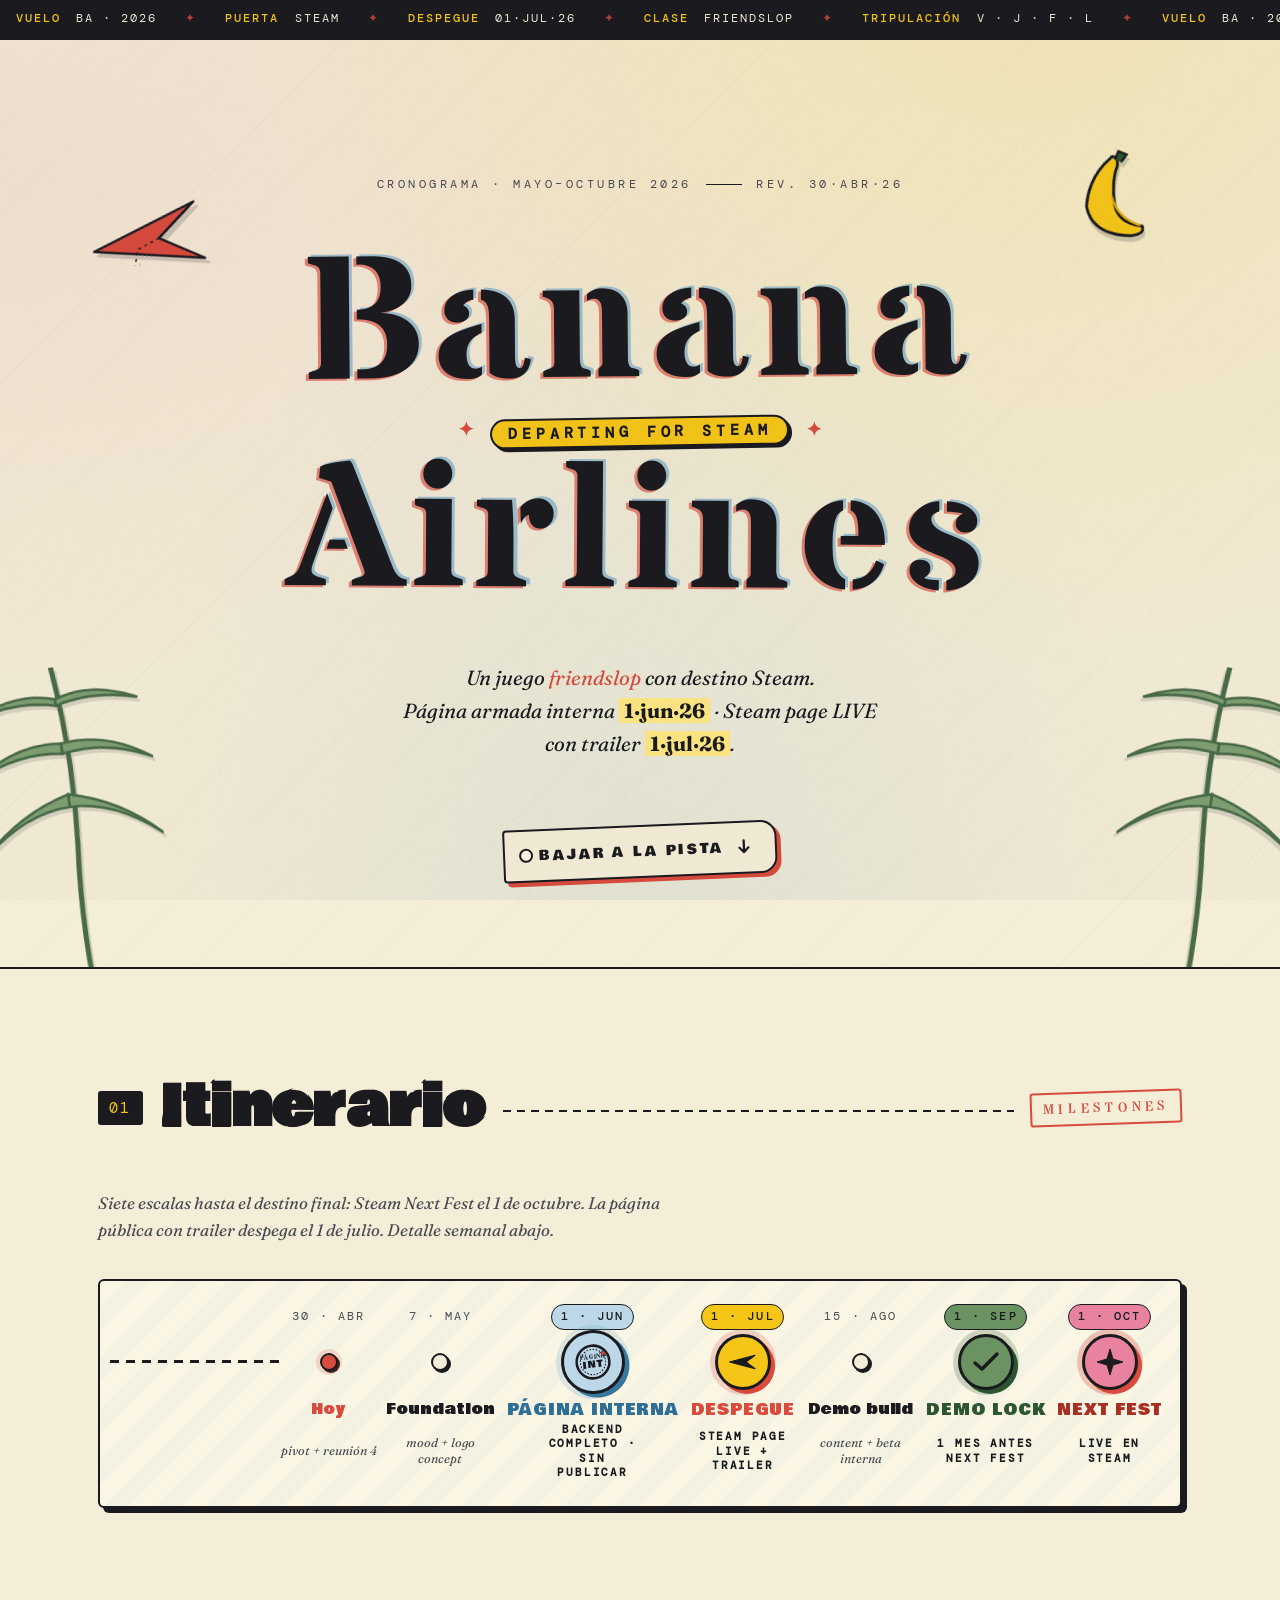
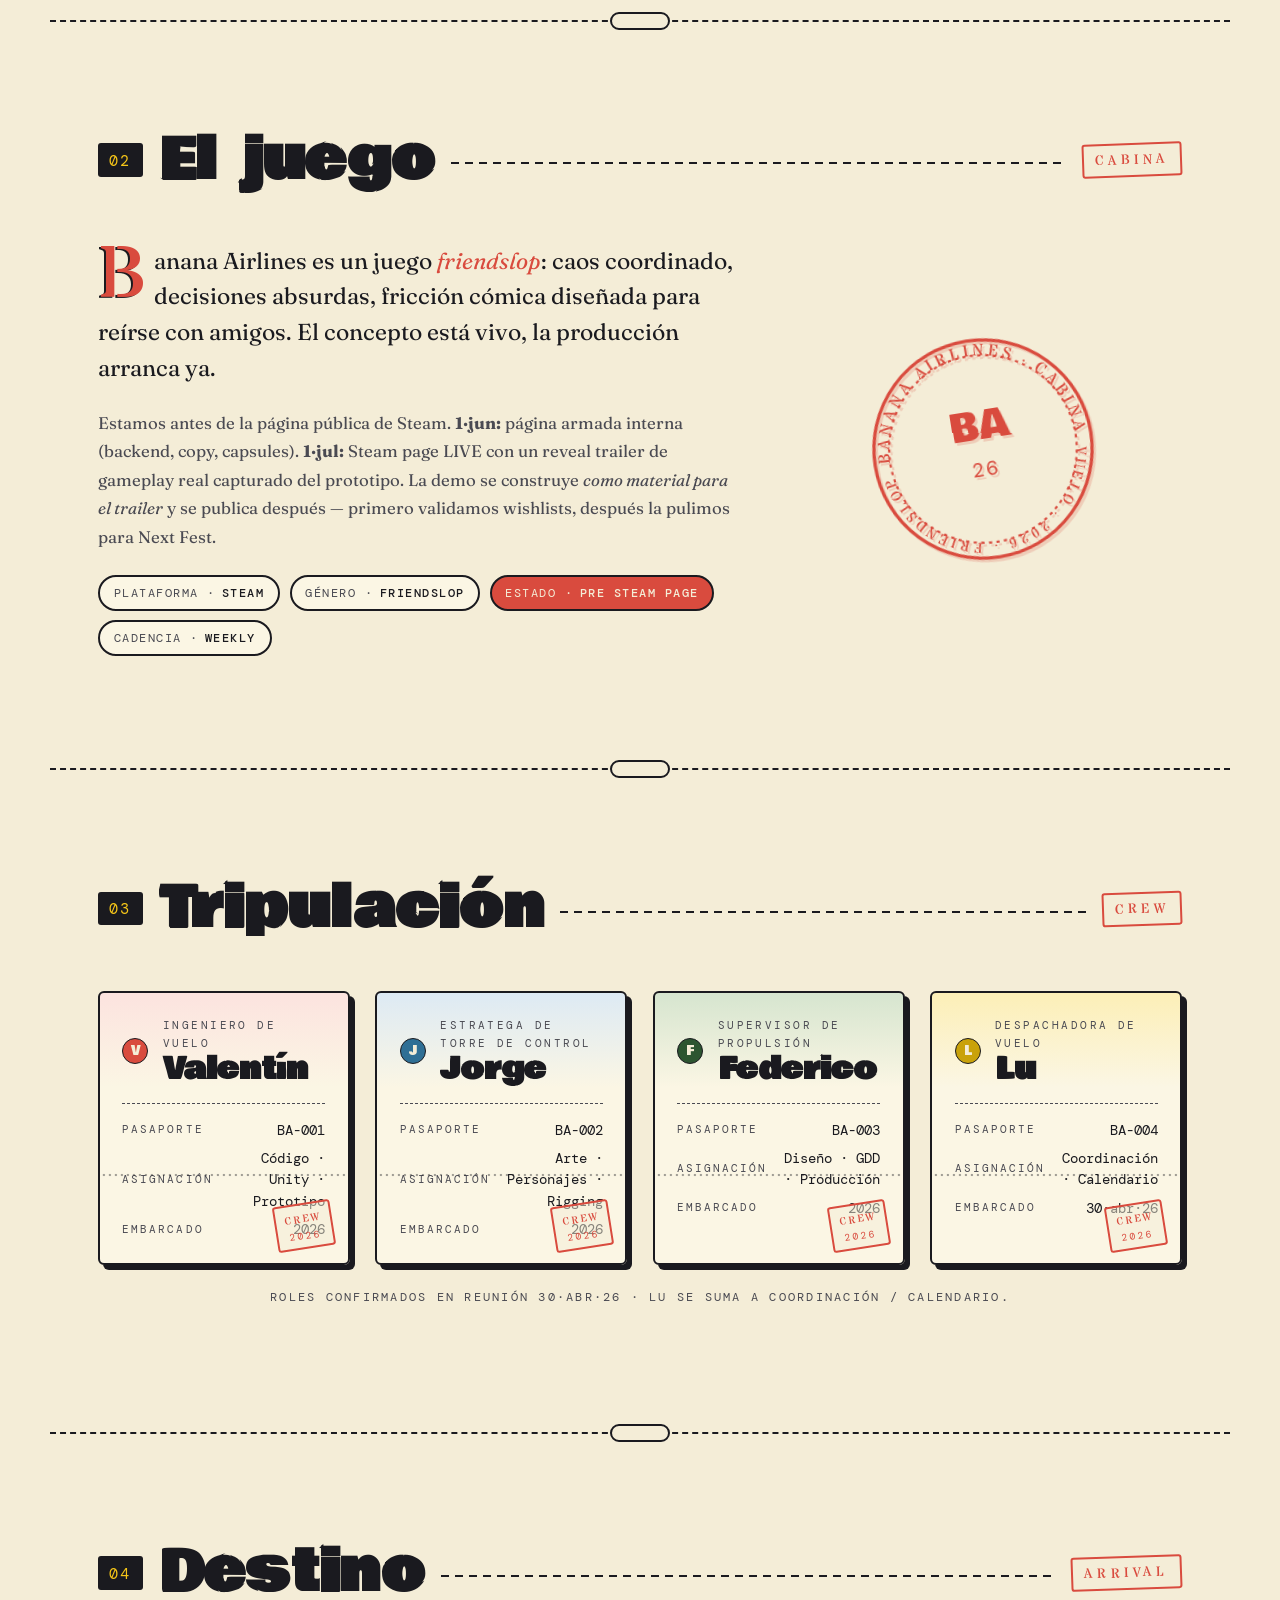
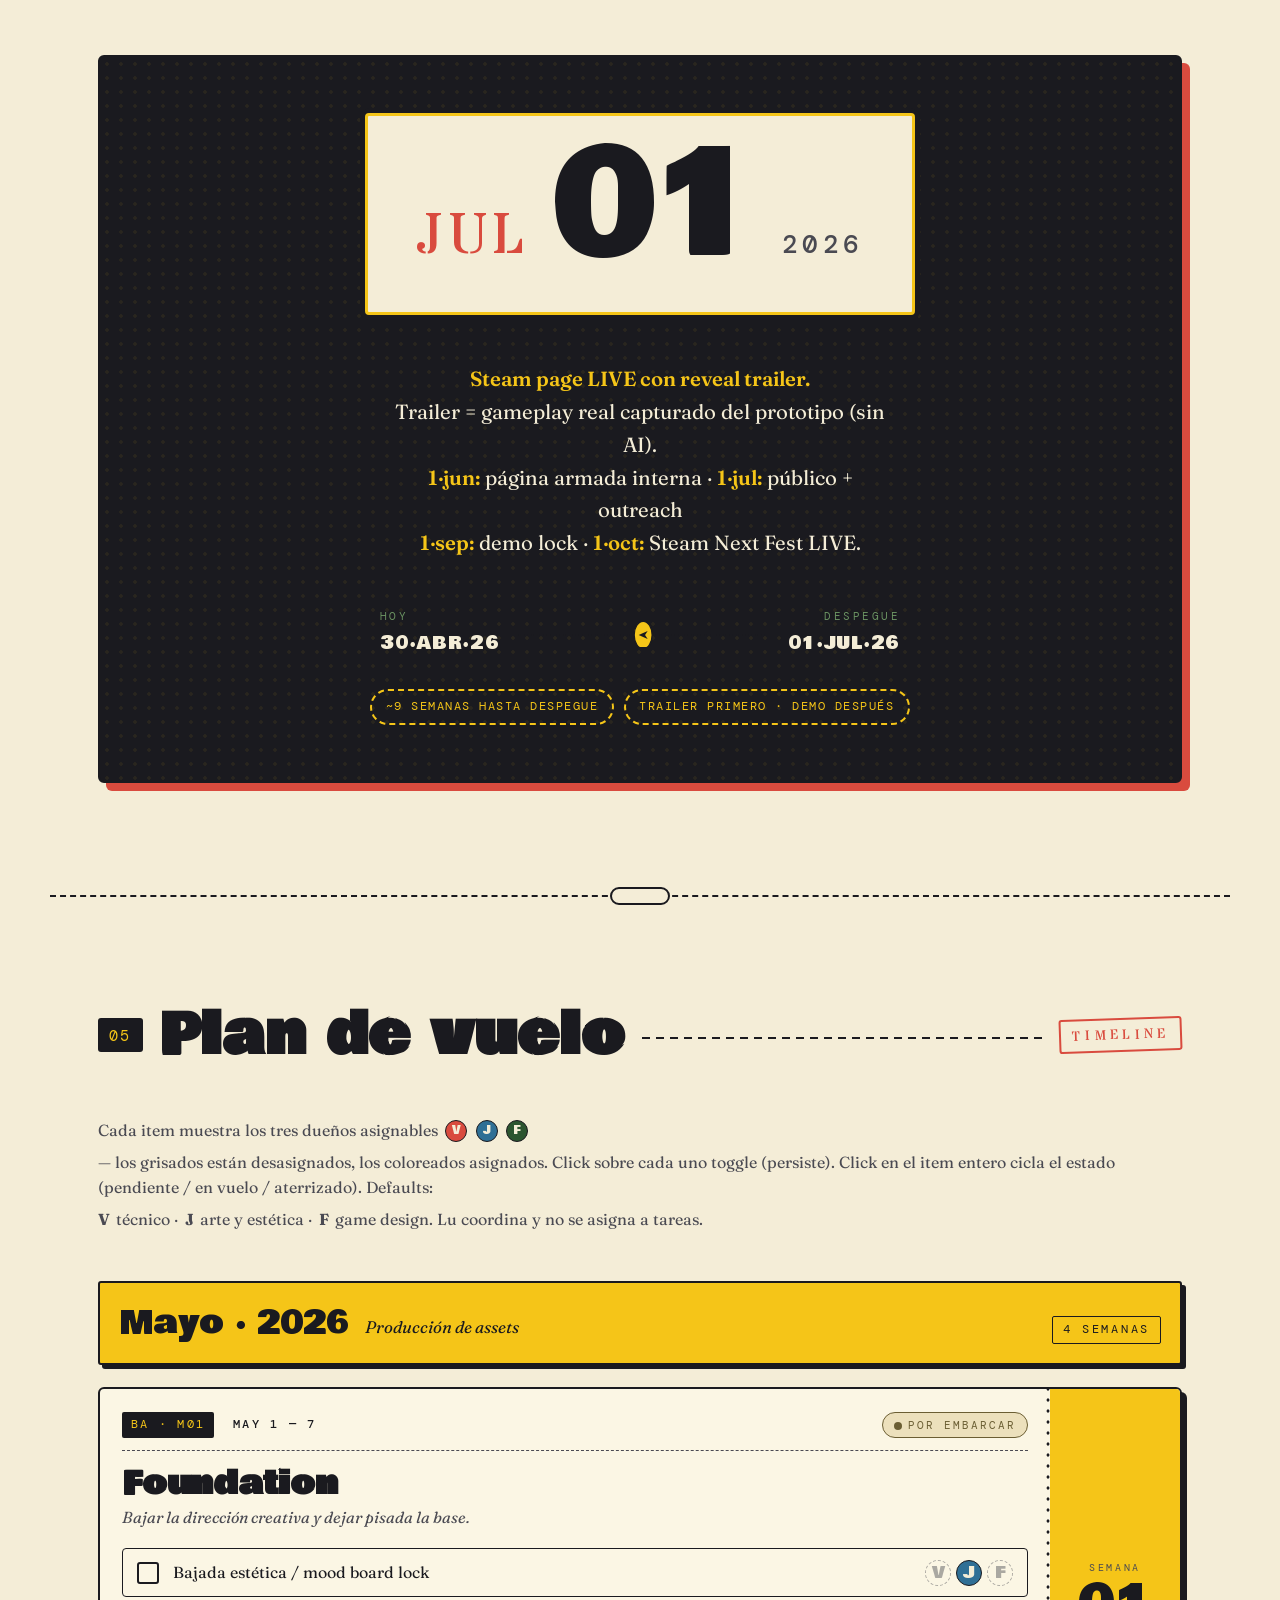
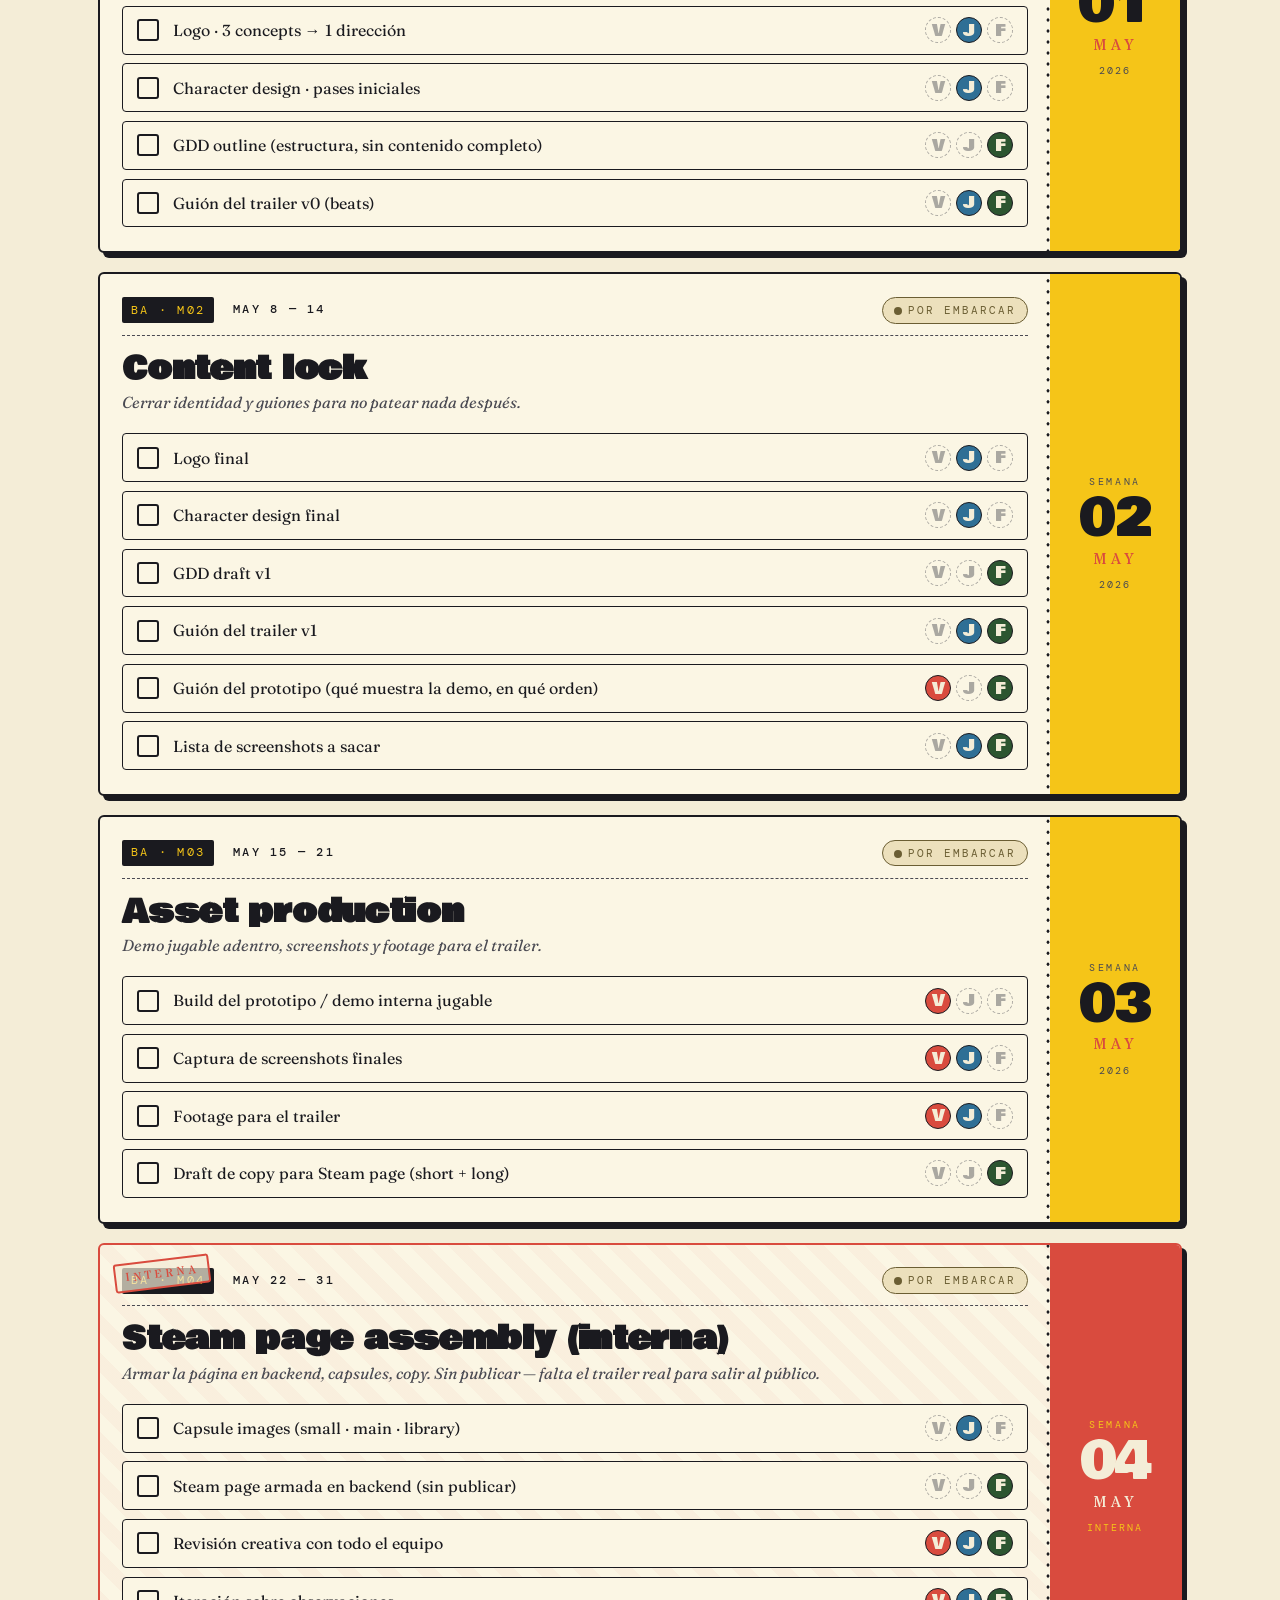
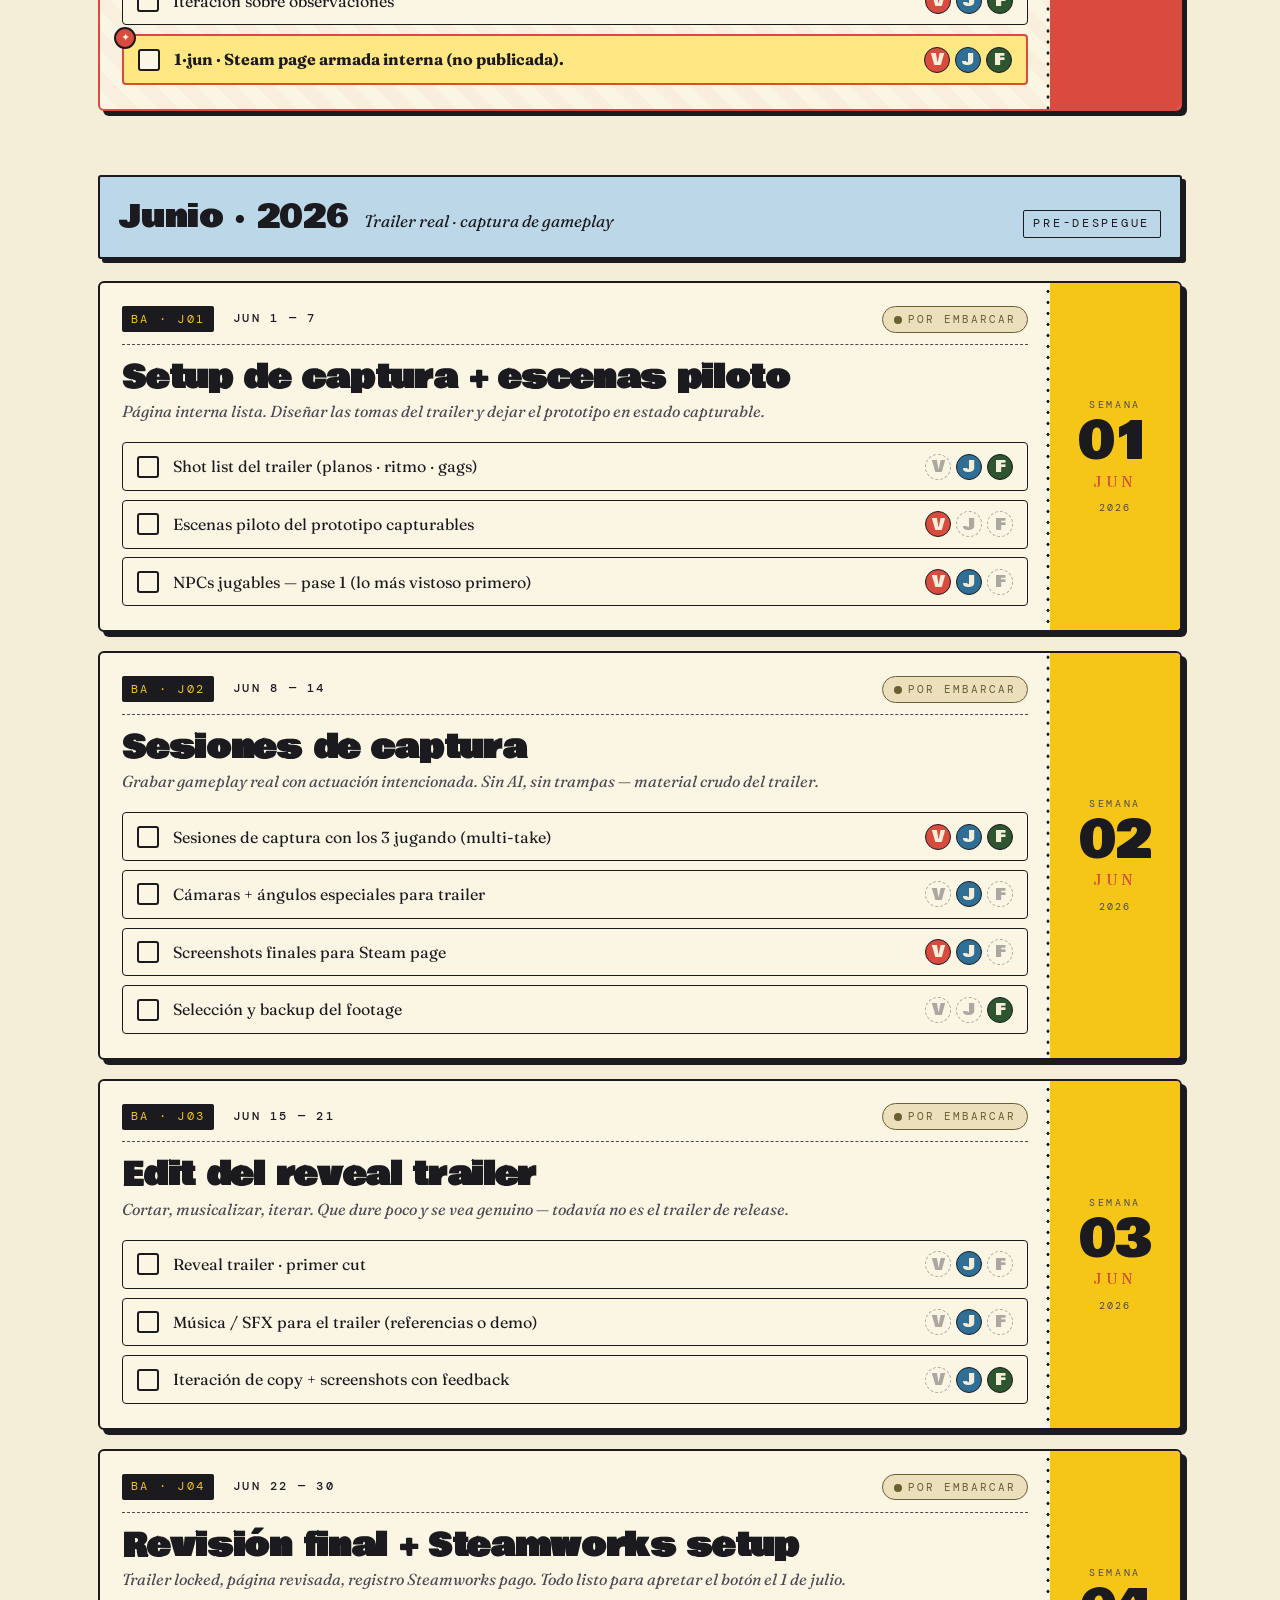
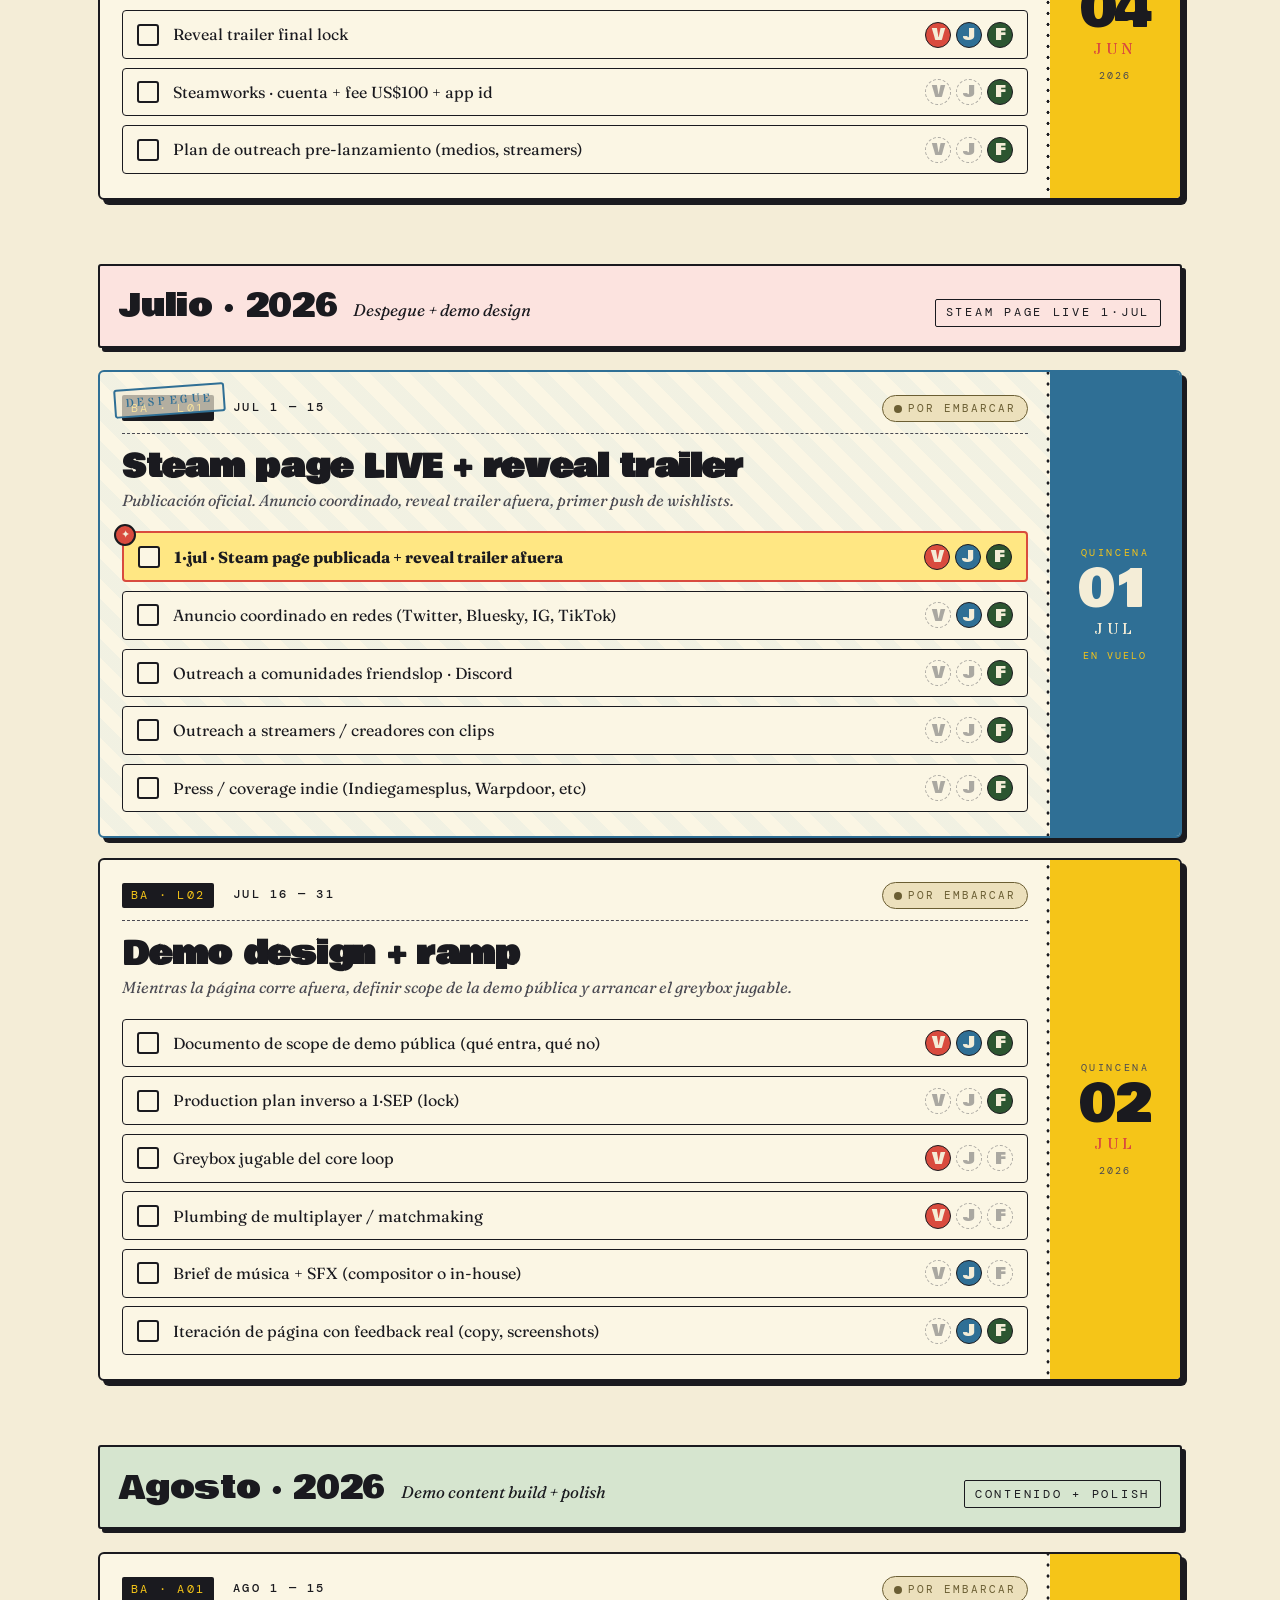
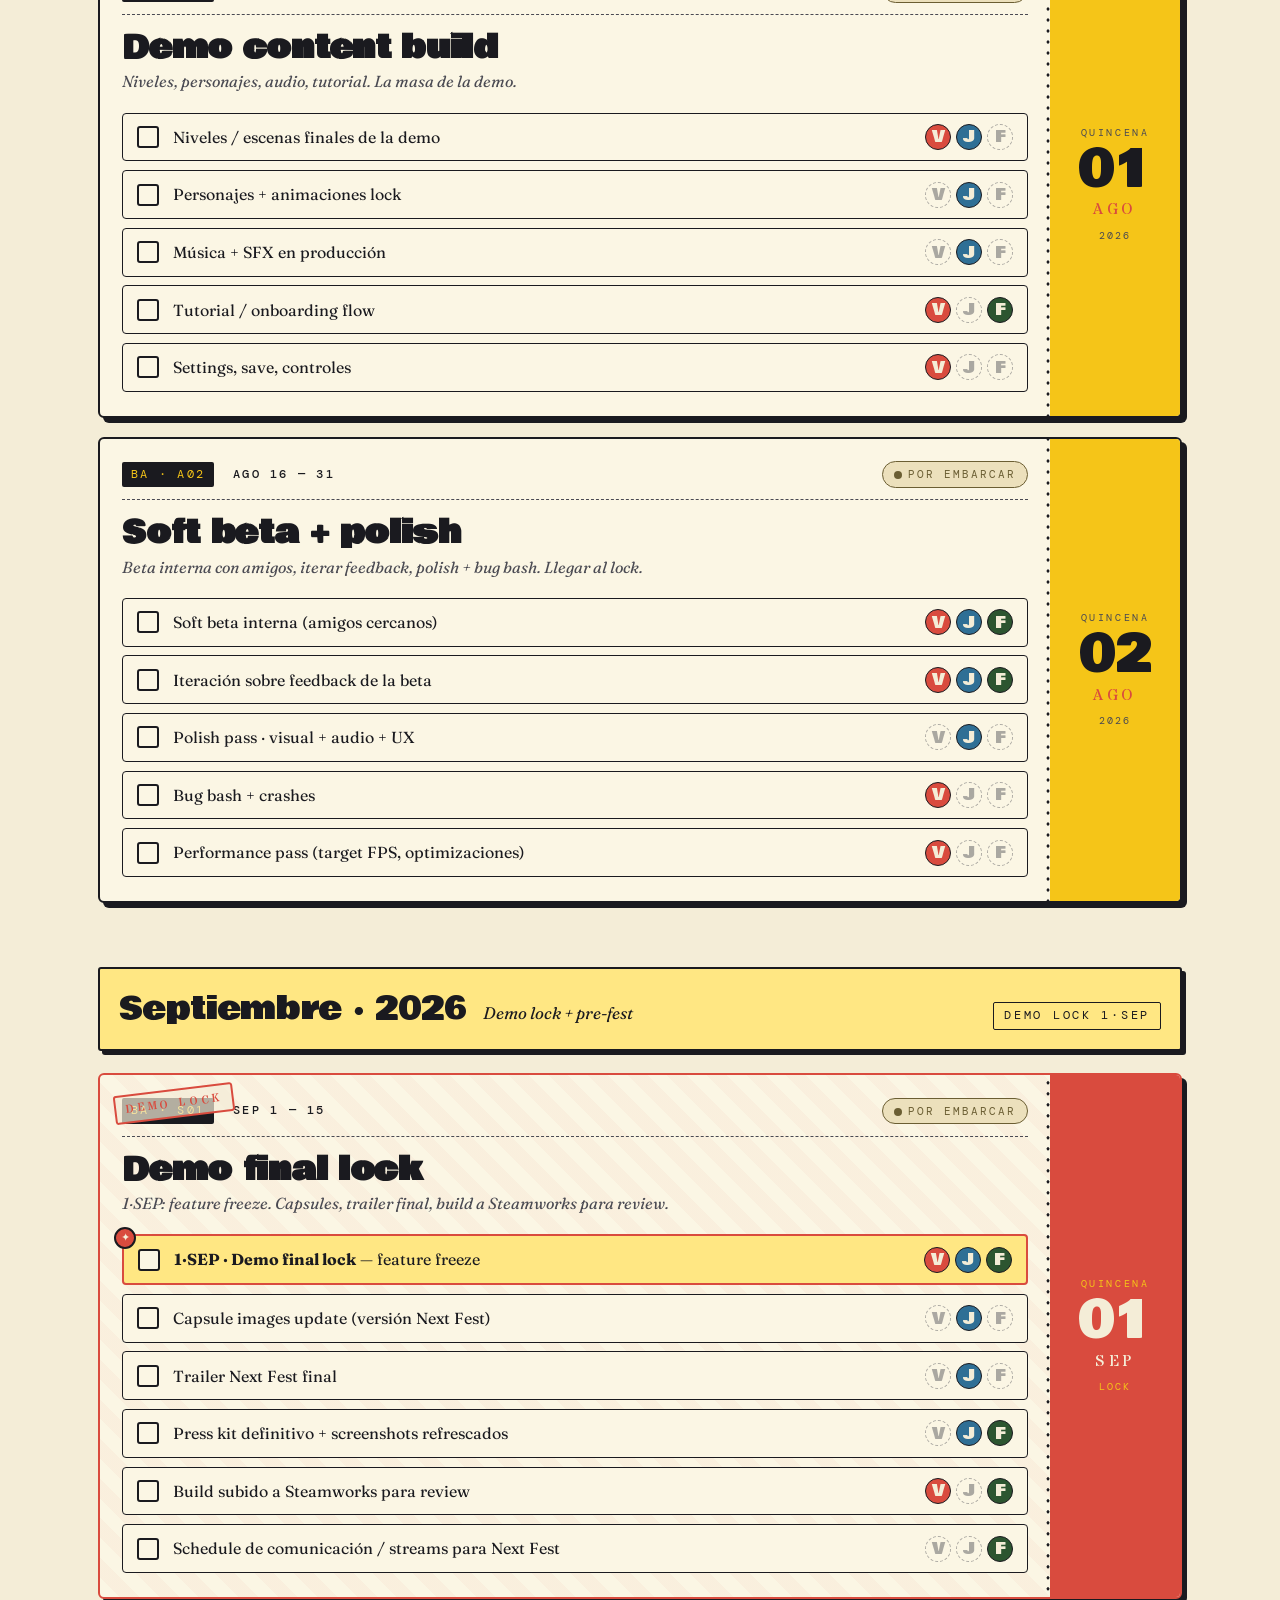
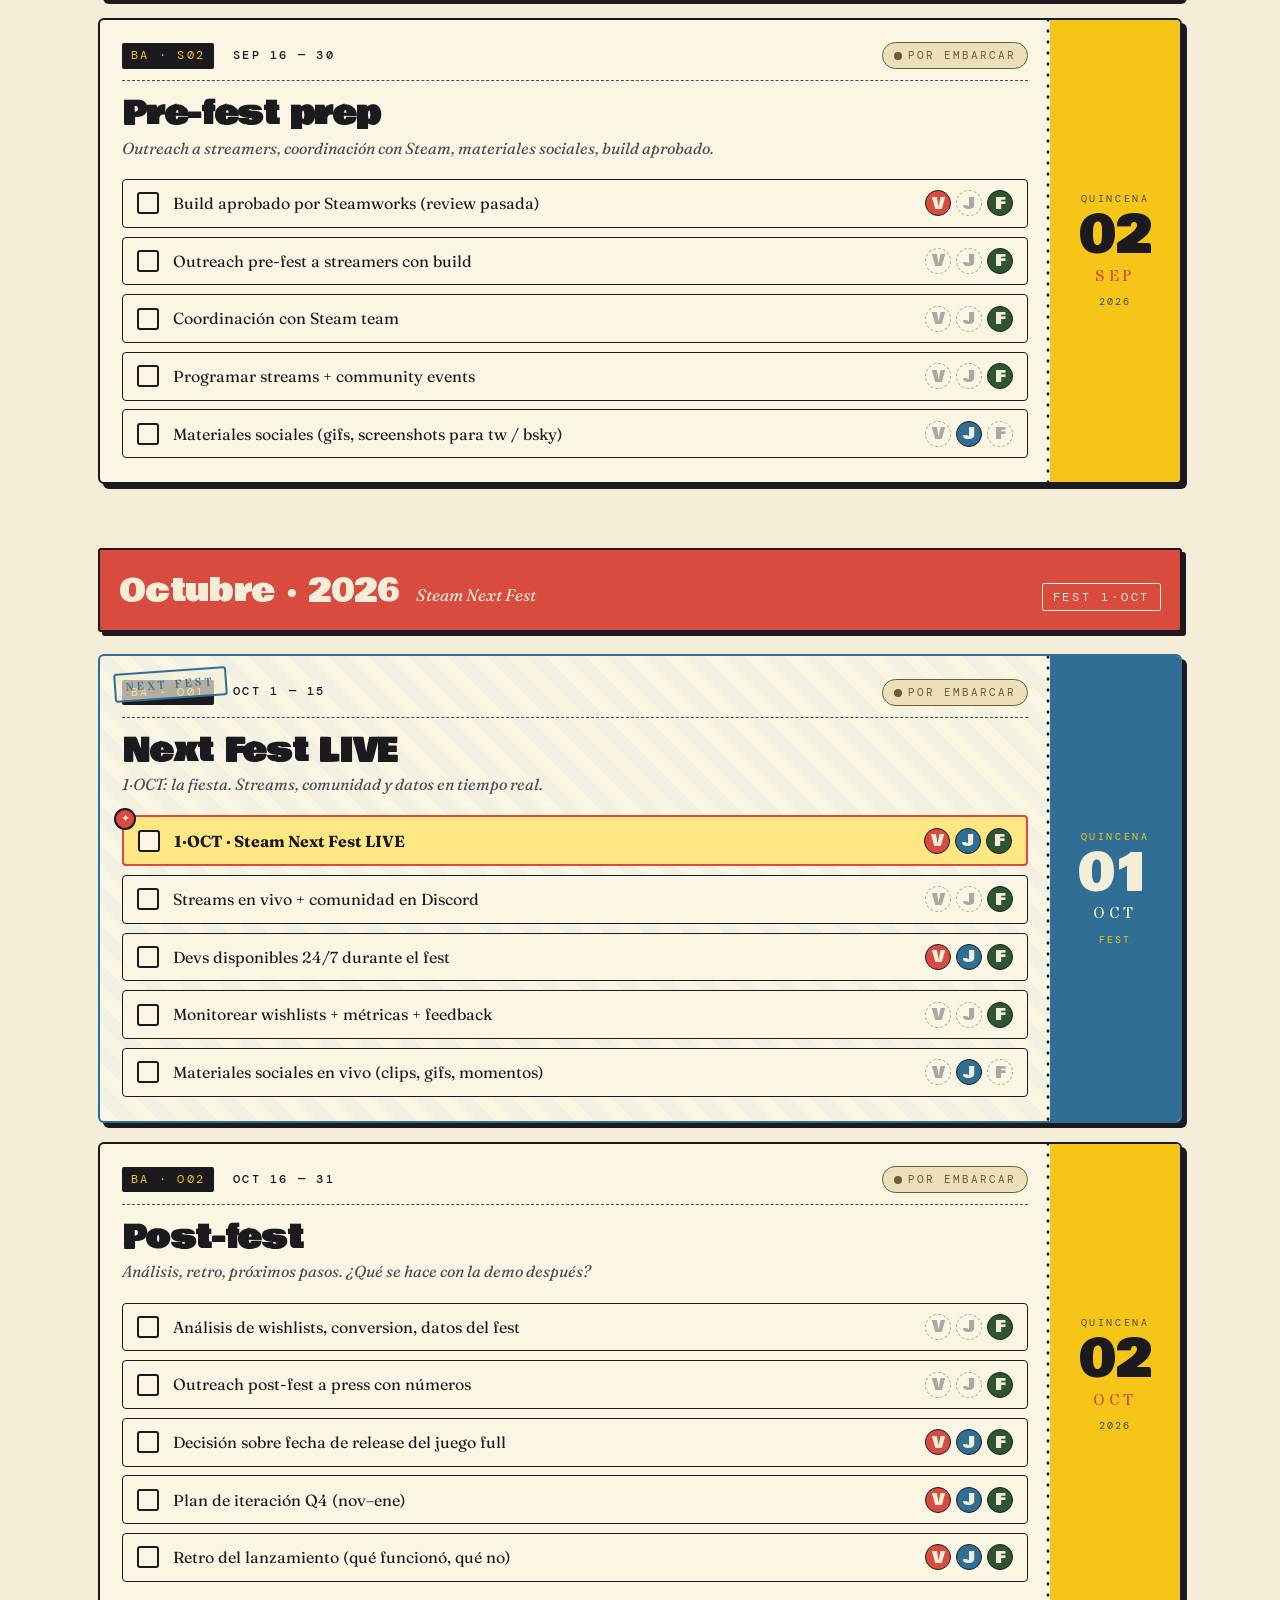
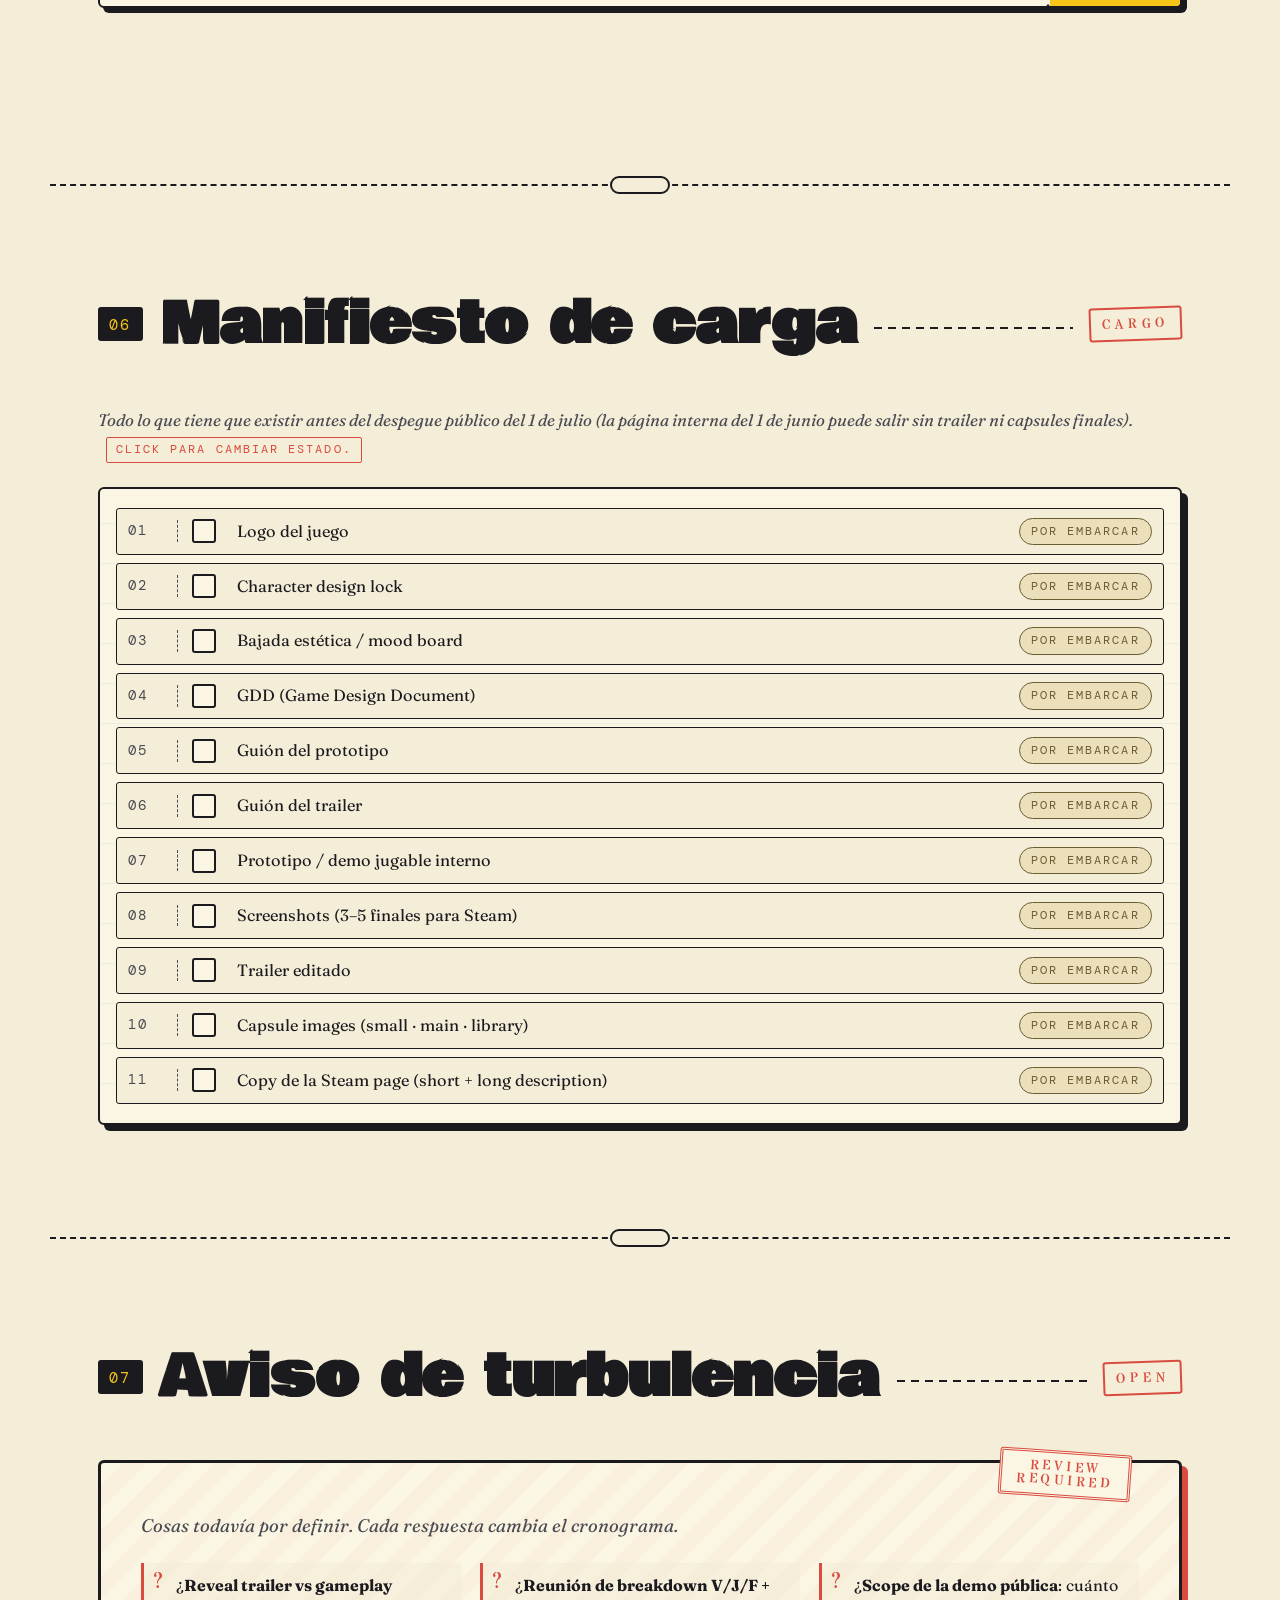
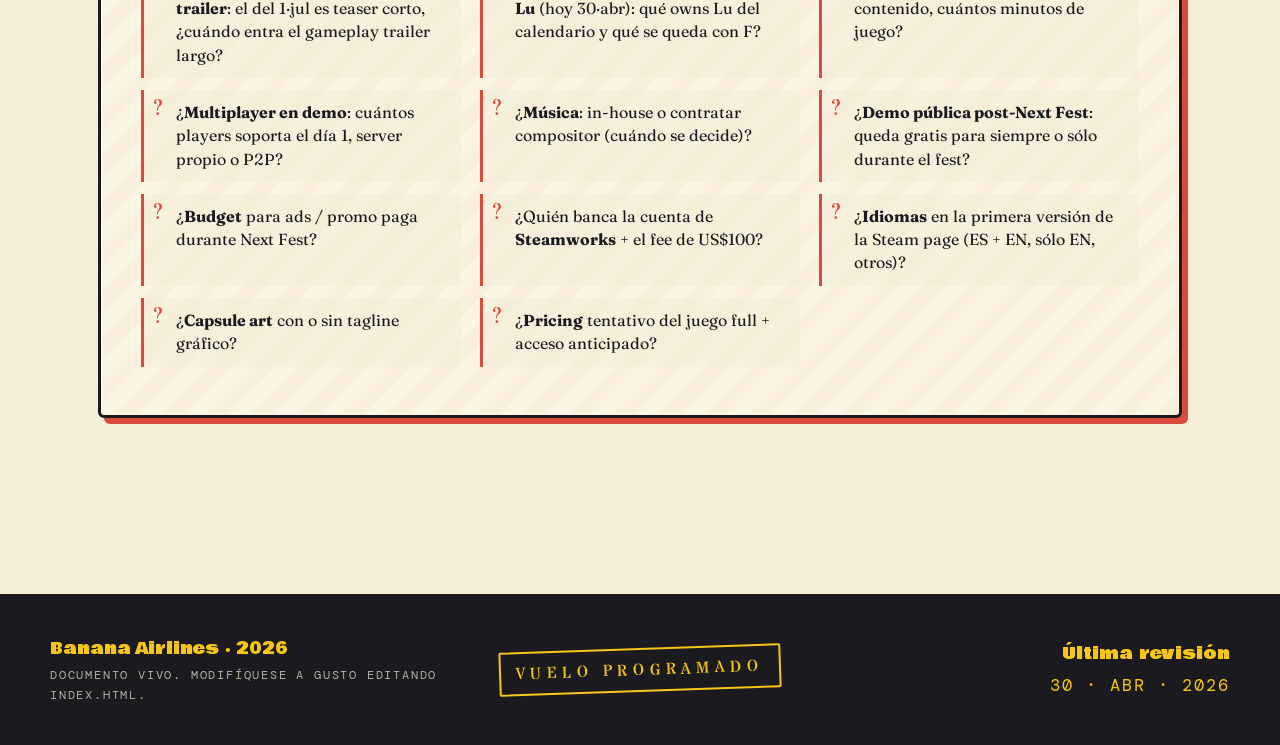
==== commit dbf63b0d: "Pivot to 1·jul Steam page LIVE, add Lu to crew, reassign owners Reflects 30·abr·26 meeting: Steam pa" ====
--- a/index.html
+++ b/index.html
@@ -4,7 +4,7 @@
 <meta charset="UTF-8">
 <meta name="viewport" content="width=device-width, initial-scale=1">
 <title>Banana Airlines · Cronograma Steam Page</title>
-<meta name="description" content="Cronograma de producción de Banana Airlines — un juego friendslop con destino Steam. Página oficial al aire el 1 de junio de 2026.">
+<meta name="description" content="Cronograma de producción de Banana Airlines — un juego friendslop con destino Steam. Página interna 1 de junio · Steam page LIVE con trailer 1 de julio · Steam Next Fest 1 de octubre de 2026.">
 <link rel="preconnect" href="https://fonts.googleapis.com">
 <link rel="preconnect" href="https://fonts.gstatic.com" crossorigin>
 <link href="https://fonts.googleapis.com/css2?family=Bowlby+One&family=DM+Mono:wght@400;500&family=Fraunces:ital,opsz,wght@0,9..144,400;0,9..144,600;0,9..144,800;1,9..144,400;1,9..144,600&family=Stardos+Stencil:wght@400;700&display=swap" rel="stylesheet">
@@ -22,21 +22,21 @@
     <span class="ticker__sep">✦</span>
     <span class="ticker__item"><b>PUERTA</b> STEAM</span>
     <span class="ticker__sep">✦</span>
-    <span class="ticker__item"><b>EMBARQUE</b> 01·JUN·26</span>
+    <span class="ticker__item"><b>DESPEGUE</b> 01·JUL·26</span>
     <span class="ticker__sep">✦</span>
     <span class="ticker__item"><b>CLASE</b> FRIENDSLOP</span>
     <span class="ticker__sep">✦</span>
-    <span class="ticker__item"><b>TRIPULACIÓN</b> V · J · F</span>
+    <span class="ticker__item"><b>TRIPULACIÓN</b> V · J · F · L</span>
     <span class="ticker__sep">✦</span>
     <span class="ticker__item"><b>VUELO</b> BA · 2026</span>
     <span class="ticker__sep">✦</span>
     <span class="ticker__item"><b>PUERTA</b> STEAM</span>
     <span class="ticker__sep">✦</span>
-    <span class="ticker__item"><b>EMBARQUE</b> 01·JUN·26</span>
+    <span class="ticker__item"><b>DESPEGUE</b> 01·JUL·26</span>
     <span class="ticker__sep">✦</span>
     <span class="ticker__item"><b>CLASE</b> FRIENDSLOP</span>
     <span class="ticker__sep">✦</span>
-    <span class="ticker__item"><b>TRIPULACIÓN</b> V · J · F</span>
+    <span class="ticker__item"><b>TRIPULACIÓN</b> V · J · F · L</span>
     <span class="ticker__sep">✦</span>
   </div>
 </header>
@@ -83,9 +83,9 @@
 
   <div class="hero__inner">
     <p class="hero__kicker">
-      <span>Cronograma · Mayo–Junio 2026</span>
+      <span>Cronograma · Mayo–Octubre 2026</span>
       <span class="hero__kicker-rule"></span>
-      <span>Documento vivo</span>
+      <span>Rev. 30·abr·26</span>
     </p>
 
     <h1 class="wordmark" aria-label="Banana Airlines">
@@ -104,7 +104,7 @@
 
     <p class="hero__tag">
       Un juego <em>friendslop</em> con destino Steam.<br>
-      Página oficial al aire el <strong>1 de junio de 2026</strong>.
+      Página armada interna <strong>1·jun·26</strong> · Steam page LIVE con trailer <strong>1·jul·26</strong>.
     </p>
 
     <a class="hero__cta" href="#plan">
@@ -130,16 +130,16 @@
     <span class="section__nameplate">milestones</span>
   </header>
 
-  <p class="route__intro">Ocho escalas hasta el destino final: Steam Next Fest el 1 de octubre. El detalle semanal está más abajo.</p>
+  <p class="route__intro">Siete escalas hasta el destino final: Steam Next Fest el 1 de octubre. La página pública con trailer despega el 1 de julio. Detalle semanal abajo.</p>
 
   <div class="route__rail">
     <ol class="route__stops">
 
       <li class="stop stop--now">
-        <span class="stop__date">28 · ABR</span>
+        <span class="stop__date">30 · ABR</span>
         <span class="stop__dot" aria-hidden="true"></span>
         <span class="stop__label">Hoy</span>
-        <span class="stop__sub">empieza el vuelo</span>
+        <span class="stop__sub">pivot + reunión 4</span>
       </li>
 
       <li class="stop">
@@ -149,29 +149,33 @@
         <span class="stop__sub">mood + logo concept</span>
       </li>
 
-      <li class="stop">
-        <span class="stop__date">31 · MAY</span>
-        <span class="stop__dot" aria-hidden="true"></span>
-        <span class="stop__label">Página armada</span>
-        <span class="stop__sub">trailer + capsules + copy</span>
+      <li class="stop stop--ready">
+        <span class="stop__date">1 · JUN</span>
+        <span class="stop__dot" aria-hidden="true">
+          <svg viewBox="0 0 36 36" aria-hidden="true">
+            <!-- stamp ring -->
+            <circle cx="18" cy="18" r="15.5" fill="none" stroke="#1A1A1F" stroke-width="2.4"/>
+            <circle cx="18" cy="18" r="12" fill="none" stroke="#1A1A1F" stroke-width="1" stroke-dasharray="1.5 1.5"/>
+            <!-- "BA" stenciled -->
+            <text x="18" y="15" font-family="Stardos Stencil, 'Bowlby One', sans-serif" font-size="6" fill="#1A1A1F" text-anchor="middle" letter-spacing="0.6" font-weight="700">PÁGINA</text>
+            <text x="18" y="23.5" font-family="Bowlby One, sans-serif" font-size="9" fill="#1A1A1F" text-anchor="middle" letter-spacing="0.5">INT</text>
+            <!-- corner star -->
+            <path d="M28.5 7 L29.5 9.5 L32 9.5 L30 11 L31 13.5 L28.5 12 L26 13.5 L27 11 L25 9.5 L27.5 9.5 Z" fill="#D94B3E" stroke="#1A1A1F" stroke-width="0.6" stroke-linejoin="round"/>
+          </svg>
+        </span>
+        <span class="stop__label">Página interna</span>
+        <span class="stop__sub">backend completo · sin publicar</span>
       </li>
 
       <li class="stop stop--launch">
-        <span class="stop__date">1 · JUN</span>
+        <span class="stop__date">1 · JUL</span>
         <span class="stop__dot" aria-hidden="true">
           <svg viewBox="0 0 40 24" aria-hidden="true">
             <path d="M2 12 L36 3 L24 12 L36 21 Z" fill="#1A1A1F" stroke="#1A1A1F" stroke-width="1.5" stroke-linejoin="round"/>
           </svg>
         </span>
         <span class="stop__label">Despegue</span>
-        <span class="stop__sub">Steam page LIVE</span>
-      </li>
-
-      <li class="stop">
-        <span class="stop__date">15 · JUL</span>
-        <span class="stop__dot" aria-hidden="true"></span>
-        <span class="stop__label">Demo plan</span>
-        <span class="stop__sub">scope + greybox</span>
+        <span class="stop__sub">Steam page LIVE + trailer</span>
       </li>
 
       <li class="stop">
@@ -224,12 +228,13 @@
         <span class="dropcap">B</span>anana Airlines es un juego <em>friendslop</em>: caos coordinado, decisiones absurdas, fricción cómica diseñada para reírse con amigos. El concepto está vivo, la producción arranca ya.
       </p>
       <p class="pitch__para">
-        Estamos antes de la página de Steam. Este sitio es la propuesta de cronograma para llegar al primer hito —la página publicada el 1 de junio— y sostener el push durante el segundo mes con marketing, comunidad y, si llega, una demo pública.
+        Estamos antes de la página pública de Steam. <strong>1·jun:</strong> página armada interna (backend, copy, capsules). <strong>1·jul:</strong> Steam page LIVE con un reveal trailer de gameplay real capturado del prototipo. La demo se construye <em>como material para el trailer</em> y se publica después — primero validamos wishlists, después la pulimos para Next Fest.
       </p>
       <div class="pitch__chips">
         <span class="chip">Plataforma · <b>Steam</b></span>
         <span class="chip">Género · <b>Friendslop</b></span>
         <span class="chip chip--alert">Estado · <b>Pre Steam page</b></span>
+        <span class="chip">Cadencia · <b>Weekly</b></span>
       </div>
     </div>
 
@@ -278,7 +283,7 @@
       </div>
       <dl class="crew-card__manifest">
         <dt>Pasaporte</dt><dd>BA-001</dd>
-        <dt>Asignación</dt><dd>Arte · Dirección creativa</dd>
+        <dt>Asignación</dt><dd>Código · Unity · Prototipo</dd>
         <dt>Embarcado</dt><dd>2026</dd>
       </dl>
       <div class="crew-card__stamp">
@@ -299,7 +304,7 @@
       </div>
       <dl class="crew-card__manifest">
         <dt>Pasaporte</dt><dd>BA-002</dd>
-        <dt>Asignación</dt><dd>Código · Prototipo</dd>
+        <dt>Asignación</dt><dd>Arte · Personajes · Rigging</dd>
         <dt>Embarcado</dt><dd>2026</dd>
       </dl>
       <div class="crew-card__stamp">
@@ -330,9 +335,30 @@
       <div class="crew-card__perf"></div>
     </article>
 
+    <!-- CREW: LU -->
+    <article class="crew-card crew-card--l">
+      <div class="crew-card__top">
+        <span class="crew-card__owner ow ow--l">L</span>
+        <div class="crew-card__head">
+          <p class="crew-card__role">Despachadora de vuelo</p>
+          <h3 class="crew-card__name">Lu</h3>
+        </div>
+      </div>
+      <dl class="crew-card__manifest">
+        <dt>Pasaporte</dt><dd>BA-004</dd>
+        <dt>Asignación</dt><dd>Coordinación · Calendario</dd>
+        <dt>Embarcado</dt><dd>30·abr·26</dd>
+      </dl>
+      <div class="crew-card__stamp">
+        <span>CREW</span>
+        <span>2026</span>
+      </div>
+      <div class="crew-card__perf"></div>
+    </article>
+
   </div>
 
-  <p class="crew__note">Roles tentativos · ajustar según equipo.</p>
+  <p class="crew__note">Roles confirmados en reunión 30·abr·26 · Lu se suma a coordinación / calendario.</p>
 </section>
 
 <!-- ============================================== -->
@@ -347,23 +373,23 @@
   </header>
 
   <div class="goal__board">
-    <div class="goal__date" aria-label="1 de junio de 2026">
-      <span class="goal__date-month">JUN</span>
+    <div class="goal__date" aria-label="1 de julio de 2026">
+      <span class="goal__date-month">JUL</span>
       <span class="goal__date-day">01</span>
       <span class="goal__date-year">2026</span>
     </div>
 
     <p class="goal__copy">
-      <strong>Steam page en línea.</strong><br>
-      Trailer, capsules, copy y demo interna listos.<br>
-      Después: junio mueve la página, julio–agosto produce la demo pública,<br>
-      <strong>1·SEP demo final lock</strong> y <strong>1·OCT Steam Next Fest LIVE</strong>.
+      <strong>Steam page LIVE con reveal trailer.</strong><br>
+      Trailer = gameplay real capturado del prototipo (sin AI).<br>
+      <strong>1·jun:</strong> página armada interna · <strong>1·jul:</strong> público + outreach<br>
+      <strong>1·sep:</strong> demo lock · <strong>1·oct:</strong> Steam Next Fest LIVE.
     </p>
 
     <div class="goal__route">
       <div class="goal__route-end">
         <span class="goal__route-label">HOY</span>
-        <span class="goal__route-value">28·ABR·26</span>
+        <span class="goal__route-value">30·ABR·26</span>
       </div>
       <div class="goal__route-line">
         <svg viewBox="0 0 400 30" preserveAspectRatio="none">
@@ -375,14 +401,14 @@
         </svg>
       </div>
       <div class="goal__route-end goal__route-end--arrival">
-        <span class="goal__route-label">META</span>
-        <span class="goal__route-value">01·JUN·26</span>
+        <span class="goal__route-label">DESPEGUE</span>
+        <span class="goal__route-value">01·JUL·26</span>
       </div>
     </div>
 
     <div class="goal__chips">
-      <span class="chip chip--ghost">~5 semanas hasta despegue</span>
-      <span class="chip chip--ghost">+4 semanas de push</span>
+      <span class="chip chip--ghost">~9 semanas hasta despegue</span>
+      <span class="chip chip--ghost">trailer primero · demo después</span>
     </div>
   </div>
 </section>
@@ -399,11 +425,11 @@
   </header>
 
   <p class="plan__intro">
-    Cada item muestra los tres dueños
+    Cada item muestra los tres dueños asignables
     <span class="ow ow--v inline">V</span>
     <span class="ow ow--j inline">J</span>
     <span class="ow ow--f inline">F</span>
-    — los grizados están desasignados, los coloreados asignados. Click sobre cada uno toggle (persiste). Click en el item entero cicla el estado (pendiente / en vuelo / aterrizado).
+    — los grisados están desasignados, los coloreados asignados. Click sobre cada uno toggle (persiste). Click en el item entero cicla el estado (pendiente / en vuelo / aterrizado). Defaults: <b>V</b> técnico · <b>J</b> arte y estética · <b>F</b> game design. Lu coordina y no se asigna a tareas.
   </p>
 
   <!-- ============== MAY ============== -->
@@ -428,17 +454,17 @@
           <li class="deliverable status-pending" data-toggle data-id="d-w1-1">
             <span class="deliv__check"></span>
             <span class="deliv__text">Bajada estética / mood board lock</span>
-            <span class="deliv__owners"><span class="ow ow--v">V</span><span class="ow ow--f">F</span></span>
+            <span class="deliv__owners"><span class="ow ow--j">J</span></span>
           </li>
           <li class="deliverable status-pending" data-toggle data-id="d-w1-2">
             <span class="deliv__check"></span>
             <span class="deliv__text">Logo · 3 concepts → 1 dirección</span>
-            <span class="deliv__owners"><span class="ow ow--v">V</span></span>
+            <span class="deliv__owners"><span class="ow ow--j">J</span></span>
           </li>
           <li class="deliverable status-pending" data-toggle data-id="d-w1-3">
             <span class="deliv__check"></span>
             <span class="deliv__text">Character design · pases iniciales</span>
-            <span class="deliv__owners"><span class="ow ow--v">V</span></span>
+            <span class="deliv__owners"><span class="ow ow--j">J</span></span>
           </li>
           <li class="deliverable status-pending" data-toggle data-id="d-w1-4">
             <span class="deliv__check"></span>
@@ -448,7 +474,7 @@
           <li class="deliverable status-pending" data-toggle data-id="d-w1-5">
             <span class="deliv__check"></span>
             <span class="deliv__text">Guión del trailer v0 (beats)</span>
-            <span class="deliv__owners"><span class="ow ow--f">F</span><span class="ow ow--v">V</span></span>
+            <span class="deliv__owners"><span class="ow ow--j">J</span><span class="ow ow--f">F</span></span>
           </li>
         </ul>
       </div>
@@ -474,12 +500,12 @@
           <li class="deliverable status-pending" data-toggle data-id="d-w2-1">
             <span class="deliv__check"></span>
             <span class="deliv__text">Logo final</span>
-            <span class="deliv__owners"><span class="ow ow--v">V</span></span>
+            <span class="deliv__owners"><span class="ow ow--j">J</span></span>
           </li>
           <li class="deliverable status-pending" data-toggle data-id="d-w2-2">
             <span class="deliv__check"></span>
             <span class="deliv__text">Character design final</span>
-            <span class="deliv__owners"><span class="ow ow--v">V</span></span>
+            <span class="deliv__owners"><span class="ow ow--j">J</span></span>
           </li>
           <li class="deliverable status-pending" data-toggle data-id="d-w2-3">
             <span class="deliv__check"></span>
@@ -489,17 +515,17 @@
           <li class="deliverable status-pending" data-toggle data-id="d-w2-4">
             <span class="deliv__check"></span>
             <span class="deliv__text">Guión del trailer v1</span>
-            <span class="deliv__owners"><span class="ow ow--f">F</span></span>
+            <span class="deliv__owners"><span class="ow ow--j">J</span><span class="ow ow--f">F</span></span>
           </li>
           <li class="deliverable status-pending" data-toggle data-id="d-w2-5">
             <span class="deliv__check"></span>
             <span class="deliv__text">Guión del prototipo (qué muestra la demo, en qué orden)</span>
-            <span class="deliv__owners"><span class="ow ow--f">F</span><span class="ow ow--j">J</span></span>
+            <span class="deliv__owners"><span class="ow ow--v">V</span><span class="ow ow--f">F</span></span>
           </li>
           <li class="deliverable status-pending" data-toggle data-id="d-w2-6">
             <span class="deliv__check"></span>
             <span class="deliv__text">Lista de screenshots a sacar</span>
-            <span class="deliv__owners"><span class="ow ow--v">V</span><span class="ow ow--f">F</span></span>
+            <span class="deliv__owners"><span class="ow ow--j">J</span><span class="ow ow--f">F</span></span>
           </li>
         </ul>
       </div>
@@ -525,7 +551,7 @@
           <li class="deliverable status-pending" data-toggle data-id="d-w3-1">
             <span class="deliv__check"></span>
             <span class="deliv__text">Build del prototipo / demo interna jugable</span>
-            <span class="deliv__owners"><span class="ow ow--j">J</span></span>
+            <span class="deliv__owners"><span class="ow ow--v">V</span></span>
           </li>
           <li class="deliverable status-pending" data-toggle data-id="d-w3-2">
             <span class="deliv__check"></span>
@@ -552,27 +578,22 @@
       </aside>
     </article>
 
-    <!-- WEEK 4 — MILESTONE -->
+    <!-- WEEK 4 — MILESTONE INTERNO -->
     <article class="pass pass--milestone status-pending" data-toggle data-id="w-may-4">
-      <div class="pass__milestone-stamp" aria-hidden="true">HITO</div>
+      <div class="pass__milestone-stamp" aria-hidden="true">INTERNA</div>
       <div class="pass__main">
         <div class="pass__row pass__row--top">
           <span class="pass__code">BA · M04</span>
           <span class="pass__range">MAY 22 — 31</span>
           <span class="pass__pill"></span>
         </div>
-        <h3 class="pass__title">Steam page assembly + revisión</h3>
-        <p class="pass__sub">Armar la página, revisión creativa con todo el equipo, iterar.</p>
-        <ul class="pass__list">
-          <li class="deliverable status-pending" data-toggle data-id="d-w4-1">
-            <span class="deliv__check"></span>
-            <span class="deliv__text">Trailer editado v1</span>
-            <span class="deliv__owners"><span class="ow ow--v">V</span><span class="ow ow--f">F</span></span>
-          </li>
+        <h3 class="pass__title">Steam page assembly (interna)</h3>
+        <p class="pass__sub">Armar la página en backend, capsules, copy. Sin publicar — falta el trailer real para salir al público.</p>
+        <ul class="pass__list">
           <li class="deliverable status-pending" data-toggle data-id="d-w4-2">
             <span class="deliv__check"></span>
             <span class="deliv__text">Capsule images (small · main · library)</span>
-            <span class="deliv__owners"><span class="ow ow--v">V</span></span>
+            <span class="deliv__owners"><span class="ow ow--j">J</span></span>
           </li>
           <li class="deliverable status-pending" data-toggle data-id="d-w4-3">
             <span class="deliv__check"></span>
@@ -591,7 +612,7 @@
           </li>
           <li class="deliverable deliverable--milestone status-pending" data-toggle data-id="d-w4-6">
             <span class="deliv__check"></span>
-            <span class="deliv__text"><b>Steam page lista para publicar el 1 de junio.</b></span>
+            <span class="deliv__text"><b>1·jun · Steam page armada interna (no publicada).</b></span>
             <span class="deliv__owners"><span class="ow ow--v">V</span><span class="ow ow--j">J</span><span class="ow ow--f">F</span></span>
           </li>
         </ul>
@@ -600,7 +621,7 @@
         <span class="pass__stub-label">SEMANA</span>
         <span class="pass__stub-num">04</span>
         <span class="pass__stub-month">MAY</span>
-        <span class="pass__stub-foot">DESPEGUE</span>
+        <span class="pass__stub-foot">INTERNA</span>
       </aside>
     </article>
   </div>
@@ -609,48 +630,47 @@
   <div class="month">
     <div class="month__banner month__banner--jun">
       <span class="month__name">Junio · 2026</span>
-      <span class="month__sub">Aterrizaje y push</span>
-      <span class="month__count">4 SEMANAS</span>
+      <span class="month__sub">Trailer real · captura de gameplay</span>
+      <span class="month__count">PRE-DESPEGUE</span>
     </div>
 
-    <!-- WEEK 1 (JUN) — LAUNCH -->
-    <article class="pass pass--launch status-pending" data-toggle data-id="w-jun-1">
-      <div class="pass__milestone-stamp pass__milestone-stamp--launch" aria-hidden="true">DESPEGUE</div>
+    <!-- WEEK 1 (JUN) — Setup capture -->
+    <article class="pass status-pending" data-toggle data-id="w-jun-1">
       <div class="pass__main">
         <div class="pass__row pass__row--top">
           <span class="pass__code">BA · J01</span>
           <span class="pass__range">JUN 1 — 7</span>
           <span class="pass__pill"></span>
         </div>
-        <h3 class="pass__title">Steam page LIVE</h3>
-        <p class="pass__sub">Publicación, anuncio y primer empujón de wishlists.</p>
+        <h3 class="pass__title">Setup de captura + escenas piloto</h3>
+        <p class="pass__sub">Página interna lista. Diseñar las tomas del trailer y dejar el prototipo en estado capturable.</p>
         <ul class="pass__list">
           <li class="deliverable status-pending" data-toggle data-id="d-j1-1">
             <span class="deliv__check"></span>
-            <span class="deliv__text">Steam page publicada</span>
-            <span class="deliv__owners"><span class="ow ow--f">F</span></span>
+            <span class="deliv__text">Shot list del trailer (planos · ritmo · gags)</span>
+            <span class="deliv__owners"><span class="ow ow--f">F</span><span class="ow ow--j">J</span></span>
           </li>
           <li class="deliverable status-pending" data-toggle data-id="d-j1-2">
             <span class="deliv__check"></span>
-            <span class="deliv__text">Anuncio en redes (Twitter, Bluesky, IG, TikTok)</span>
-            <span class="deliv__owners"><span class="ow ow--v">V</span><span class="ow ow--j">J</span><span class="ow ow--f">F</span></span>
+            <span class="deliv__text">Escenas piloto del prototipo capturables</span>
+            <span class="deliv__owners"><span class="ow ow--v">V</span></span>
           </li>
           <li class="deliverable status-pending" data-toggle data-id="d-j1-3">
             <span class="deliv__check"></span>
-            <span class="deliv__text">Wishlist push inicial</span>
-            <span class="deliv__owners"><span class="ow ow--v">V</span></span>
-          </li>
-        </ul>
-      </div>
-      <aside class="pass__stub pass__stub--launch">
+            <span class="deliv__text">NPCs jugables — pase 1 (lo más vistoso primero)</span>
+            <span class="deliv__owners"><span class="ow ow--v">V</span><span class="ow ow--j">J</span></span>
+          </li>
+        </ul>
+      </div>
+      <aside class="pass__stub">
         <span class="pass__stub-label">SEMANA</span>
         <span class="pass__stub-num">01</span>
         <span class="pass__stub-month">JUN</span>
-        <span class="pass__stub-foot">EN VUELO</span>
-      </aside>
-    </article>
-
-    <!-- WEEK 2 (JUN) -->
+        <span class="pass__stub-foot">2026</span>
+      </aside>
+    </article>
+
+    <!-- WEEK 2 (JUN) — capture sessions -->
     <article class="pass status-pending" data-toggle data-id="w-jun-2">
       <div class="pass__main">
         <div class="pass__row pass__row--top">
@@ -658,28 +678,28 @@
           <span class="pass__range">JUN 8 — 14</span>
           <span class="pass__pill"></span>
         </div>
-        <h3 class="pass__title">Marketing &amp; outreach</h3>
-        <p class="pass__sub">Acercar la página a comunidades de friendslop y streamers.</p>
+        <h3 class="pass__title">Sesiones de captura</h3>
+        <p class="pass__sub">Grabar gameplay real con actuación intencionada. Sin AI, sin trampas — material crudo del trailer.</p>
         <ul class="pass__list">
           <li class="deliverable status-pending" data-toggle data-id="d-j2-1">
             <span class="deliv__check"></span>
-            <span class="deliv__text">Outreach a comunidades de friendslop / Discord</span>
-            <span class="deliv__owners"><span class="ow ow--v">V</span></span>
+            <span class="deliv__text">Sesiones de captura con los 3 jugando (multi-take)</span>
+            <span class="deliv__owners"><span class="ow ow--v">V</span><span class="ow ow--j">J</span><span class="ow ow--f">F</span></span>
           </li>
           <li class="deliverable status-pending" data-toggle data-id="d-j2-2">
             <span class="deliv__check"></span>
-            <span class="deliv__text">Outreach a streamers y creadores</span>
+            <span class="deliv__text">Cámaras + ángulos especiales para trailer</span>
             <span class="deliv__owners"><span class="ow ow--j">J</span></span>
           </li>
           <li class="deliverable status-pending" data-toggle data-id="d-j2-3">
             <span class="deliv__check"></span>
-            <span class="deliv__text">Press / coverage indie (Indiegamesplus, Warpdoor, etc)</span>
-            <span class="deliv__owners"><span class="ow ow--f">F</span></span>
+            <span class="deliv__text">Screenshots finales para Steam page</span>
+            <span class="deliv__owners"><span class="ow ow--v">V</span><span class="ow ow--j">J</span></span>
           </li>
           <li class="deliverable status-pending" data-toggle data-id="d-j2-4">
             <span class="deliv__check"></span>
-            <span class="deliv__text">Mini devlog / detrás de escena</span>
-            <span class="deliv__owners"><span class="ow ow--v">V</span></span>
+            <span class="deliv__text">Selección y backup del footage</span>
+            <span class="deliv__owners"><span class="ow ow--f">F</span></span>
           </li>
         </ul>
       </div>
@@ -691,7 +711,7 @@
       </aside>
     </article>
 
-    <!-- WEEK 3 (JUN) -->
+    <!-- WEEK 3 (JUN) — trailer edit -->
     <article class="pass status-pending" data-toggle data-id="w-jun-3">
       <div class="pass__main">
         <div class="pass__row pass__row--top">
@@ -699,23 +719,23 @@
           <span class="pass__range">JUN 15 — 21</span>
           <span class="pass__pill"></span>
         </div>
-        <h3 class="pass__title">Demo polish &amp; iteración</h3>
-        <p class="pass__sub">Pulir la demo si va pública e iterar la Steam page con feedback real.</p>
+        <h3 class="pass__title">Edit del reveal trailer</h3>
+        <p class="pass__sub">Cortar, musicalizar, iterar. Que dure poco y se vea genuino — todavía no es el trailer de release.</p>
         <ul class="pass__list">
           <li class="deliverable status-pending" data-toggle data-id="d-j3-1">
             <span class="deliv__check"></span>
-            <span class="deliv__text">Pulido de demo pública (si aplica)</span>
+            <span class="deliv__text">Reveal trailer · primer cut</span>
             <span class="deliv__owners"><span class="ow ow--j">J</span></span>
           </li>
           <li class="deliverable status-pending" data-toggle data-id="d-j3-2">
             <span class="deliv__check"></span>
-            <span class="deliv__text">Iteración de copy / screenshots con feedback</span>
-            <span class="deliv__owners"><span class="ow ow--f">F</span><span class="ow ow--v">V</span></span>
+            <span class="deliv__text">Música / SFX para el trailer (referencias o demo)</span>
+            <span class="deliv__owners"><span class="ow ow--j">J</span></span>
           </li>
           <li class="deliverable status-pending" data-toggle data-id="d-j3-3">
             <span class="deliv__check"></span>
-            <span class="deliv__text">Material adicional (gif corto, fan art prompt)</span>
-            <span class="deliv__owners"><span class="ow ow--v">V</span></span>
+            <span class="deliv__text">Iteración de copy + screenshots con feedback</span>
+            <span class="deliv__owners"><span class="ow ow--j">J</span><span class="ow ow--f">F</span></span>
           </li>
         </ul>
       </div>
@@ -727,7 +747,7 @@
       </aside>
     </article>
 
-    <!-- WEEK 4 (JUN) -->
+    <!-- WEEK 4 (JUN) — last review before launch -->
     <article class="pass status-pending" data-toggle data-id="w-jun-4">
       <div class="pass__main">
         <div class="pass__row pass__row--top">
@@ -735,23 +755,23 @@
           <span class="pass__range">JUN 22 — 30</span>
           <span class="pass__pill"></span>
         </div>
-        <h3 class="pass__title">Cierre del primer arco</h3>
-        <p class="pass__sub">Steam Next Fest octubre confirmado. Empieza la ingeniería inversa.</p>
+        <h3 class="pass__title">Revisión final + Steamworks setup</h3>
+        <p class="pass__sub">Trailer locked, página revisada, registro Steamworks pago. Todo listo para apretar el botón el 1 de julio.</p>
         <ul class="pass__list">
           <li class="deliverable status-pending" data-toggle data-id="d-j4-1">
             <span class="deliv__check"></span>
-            <span class="deliv__text">Steam Next Fest · registro a Steamworks</span>
-            <span class="deliv__owners"><span class="ow ow--f">F</span></span>
+            <span class="deliv__text">Reveal trailer final lock</span>
+            <span class="deliv__owners"><span class="ow ow--v">V</span><span class="ow ow--j">J</span><span class="ow ow--f">F</span></span>
           </li>
           <li class="deliverable status-pending" data-toggle data-id="d-j4-2">
             <span class="deliv__check"></span>
-            <span class="deliv__text">Retro del primer mes (qué funcionó, qué no)</span>
-            <span class="deliv__owners"><span class="ow ow--v">V</span><span class="ow ow--j">J</span><span class="ow ow--f">F</span></span>
+            <span class="deliv__text">Steamworks · cuenta + fee US$100 + app id</span>
+            <span class="deliv__owners"><span class="ow ow--f">F</span></span>
           </li>
           <li class="deliverable status-pending" data-toggle data-id="d-j4-3">
             <span class="deliv__check"></span>
-            <span class="deliv__text">Pre-scope de demo pública para discutir en julio</span>
-            <span class="deliv__owners"><span class="ow ow--f">F</span><span class="ow ow--j">J</span></span>
+            <span class="deliv__text">Plan de outreach pre-lanzamiento (medios, streamers)</span>
+            <span class="deliv__owners"><span class="ow ow--f">F</span></span>
           </li>
         </ul>
       </div>
@@ -768,20 +788,67 @@
   <div class="month">
     <div class="month__banner month__banner--jul">
       <span class="month__name">Julio · 2026</span>
-      <span class="month__sub">Demo design + ramp</span>
-      <span class="month__count">PRODUCCIÓN ARRANCA</span>
+      <span class="month__sub">Despegue + demo design</span>
+      <span class="month__count">STEAM PAGE LIVE 1·JUL</span>
     </div>
 
-    <!-- JUL -->
-    <article class="pass status-pending" data-toggle data-id="w-jul">
+    <!-- JUL Q1 — LAUNCH -->
+    <article class="pass pass--launch status-pending" data-toggle data-id="w-jul-1">
+      <div class="pass__milestone-stamp pass__milestone-stamp--launch" aria-hidden="true">DESPEGUE</div>
       <div class="pass__main">
         <div class="pass__row pass__row--top">
           <span class="pass__code">BA · L01</span>
-          <span class="pass__range">JUL · todo el mes</span>
+          <span class="pass__range">JUL 1 — 15</span>
+          <span class="pass__pill"></span>
+        </div>
+        <h3 class="pass__title">Steam page LIVE + reveal trailer</h3>
+        <p class="pass__sub">Publicación oficial. Anuncio coordinado, reveal trailer afuera, primer push de wishlists.</p>
+        <ul class="pass__list">
+          <li class="deliverable deliverable--milestone status-pending" data-toggle data-id="d-l1-1">
+            <span class="deliv__check"></span>
+            <span class="deliv__text"><b>1·jul · Steam page publicada + reveal trailer afuera</b></span>
+            <span class="deliv__owners"><span class="ow ow--v">V</span><span class="ow ow--j">J</span><span class="ow ow--f">F</span></span>
+          </li>
+          <li class="deliverable status-pending" data-toggle data-id="d-l1-2">
+            <span class="deliv__check"></span>
+            <span class="deliv__text">Anuncio coordinado en redes (Twitter, Bluesky, IG, TikTok)</span>
+            <span class="deliv__owners"><span class="ow ow--j">J</span><span class="ow ow--f">F</span></span>
+          </li>
+          <li class="deliverable status-pending" data-toggle data-id="d-l1-3">
+            <span class="deliv__check"></span>
+            <span class="deliv__text">Outreach a comunidades friendslop · Discord</span>
+            <span class="deliv__owners"><span class="ow ow--f">F</span></span>
+          </li>
+          <li class="deliverable status-pending" data-toggle data-id="d-l1-4">
+            <span class="deliv__check"></span>
+            <span class="deliv__text">Outreach a streamers / creadores con clips</span>
+            <span class="deliv__owners"><span class="ow ow--f">F</span></span>
+          </li>
+          <li class="deliverable status-pending" data-toggle data-id="d-l1-5">
+            <span class="deliv__check"></span>
+            <span class="deliv__text">Press / coverage indie (Indiegamesplus, Warpdoor, etc)</span>
+            <span class="deliv__owners"><span class="ow ow--f">F</span></span>
+          </li>
+        </ul>
+      </div>
+      <aside class="pass__stub pass__stub--launch">
+        <span class="pass__stub-label">QUINCENA</span>
+        <span class="pass__stub-num">01</span>
+        <span class="pass__stub-month">JUL</span>
+        <span class="pass__stub-foot">EN VUELO</span>
+      </aside>
+    </article>
+
+    <!-- JUL Q2 — Demo design starts -->
+    <article class="pass status-pending" data-toggle data-id="w-jul-2">
+      <div class="pass__main">
+        <div class="pass__row pass__row--top">
+          <span class="pass__code">BA · L02</span>
+          <span class="pass__range">JUL 16 — 31</span>
           <span class="pass__pill"></span>
         </div>
         <h3 class="pass__title">Demo design + ramp</h3>
-        <p class="pass__sub">Decidir scope de la demo pública y arrancar el greybox jugable.</p>
+        <p class="pass__sub">Mientras la página corre afuera, definir scope de la demo pública y arrancar el greybox jugable.</p>
         <ul class="pass__list">
           <li class="deliverable status-pending" data-toggle data-id="d-l-1">
             <span class="deliv__check"></span>
@@ -790,29 +857,34 @@
           </li>
           <li class="deliverable status-pending" data-toggle data-id="d-l-2">
             <span class="deliv__check"></span>
-            <span class="deliv__text">Production plan inverso a 19·SEP (lock)</span>
+            <span class="deliv__text">Production plan inverso a 1·SEP (lock)</span>
             <span class="deliv__owners"><span class="ow ow--f">F</span></span>
           </li>
           <li class="deliverable status-pending" data-toggle data-id="d-l-3">
             <span class="deliv__check"></span>
             <span class="deliv__text">Greybox jugable del core loop</span>
-            <span class="deliv__owners"><span class="ow ow--j">J</span></span>
+            <span class="deliv__owners"><span class="ow ow--v">V</span></span>
           </li>
           <li class="deliverable status-pending" data-toggle data-id="d-l-4">
             <span class="deliv__check"></span>
             <span class="deliv__text">Plumbing de multiplayer / matchmaking</span>
-            <span class="deliv__owners"><span class="ow ow--j">J</span></span>
+            <span class="deliv__owners"><span class="ow ow--v">V</span></span>
           </li>
           <li class="deliverable status-pending" data-toggle data-id="d-l-5">
             <span class="deliv__check"></span>
             <span class="deliv__text">Brief de música + SFX (compositor o in-house)</span>
-            <span class="deliv__owners"><span class="ow ow--v">V</span></span>
+            <span class="deliv__owners"><span class="ow ow--j">J</span></span>
+          </li>
+          <li class="deliverable status-pending" data-toggle data-id="d-l-6">
+            <span class="deliv__check"></span>
+            <span class="deliv__text">Iteración de página con feedback real (copy, screenshots)</span>
+            <span class="deliv__owners"><span class="ow ow--f">F</span><span class="ow ow--j">J</span></span>
           </li>
         </ul>
       </div>
       <aside class="pass__stub">
-        <span class="pass__stub-label">MES</span>
-        <span class="pass__stub-num">07</span>
+        <span class="pass__stub-label">QUINCENA</span>
+        <span class="pass__stub-num">02</span>
         <span class="pass__stub-month">JUL</span>
         <span class="pass__stub-foot">2026</span>
       </aside>
@@ -846,22 +918,22 @@
           <li class="deliverable status-pending" data-toggle data-id="d-a1-2">
             <span class="deliv__check"></span>
             <span class="deliv__text">Personajes + animaciones lock</span>
+            <span class="deliv__owners"><span class="ow ow--j">J</span></span>
+          </li>
+          <li class="deliverable status-pending" data-toggle data-id="d-a1-3">
+            <span class="deliv__check"></span>
+            <span class="deliv__text">Música + SFX en producción</span>
+            <span class="deliv__owners"><span class="ow ow--j">J</span></span>
+          </li>
+          <li class="deliverable status-pending" data-toggle data-id="d-a1-4">
+            <span class="deliv__check"></span>
+            <span class="deliv__text">Tutorial / onboarding flow</span>
+            <span class="deliv__owners"><span class="ow ow--v">V</span><span class="ow ow--f">F</span></span>
+          </li>
+          <li class="deliverable status-pending" data-toggle data-id="d-a1-5">
+            <span class="deliv__check"></span>
+            <span class="deliv__text">Settings, save, controles</span>
             <span class="deliv__owners"><span class="ow ow--v">V</span></span>
-          </li>
-          <li class="deliverable status-pending" data-toggle data-id="d-a1-3">
-            <span class="deliv__check"></span>
-            <span class="deliv__text">Música + SFX en producción</span>
-            <span class="deliv__owners"><span class="ow ow--v">V</span></span>
-          </li>
-          <li class="deliverable status-pending" data-toggle data-id="d-a1-4">
-            <span class="deliv__check"></span>
-            <span class="deliv__text">Tutorial / onboarding flow</span>
-            <span class="deliv__owners"><span class="ow ow--j">J</span><span class="ow ow--f">F</span></span>
-          </li>
-          <li class="deliverable status-pending" data-toggle data-id="d-a1-5">
-            <span class="deliv__check"></span>
-            <span class="deliv__text">Settings, save, controles</span>
-            <span class="deliv__owners"><span class="ow ow--j">J</span></span>
           </li>
         </ul>
       </div>
@@ -897,17 +969,17 @@
           <li class="deliverable status-pending" data-toggle data-id="d-a2-3">
             <span class="deliv__check"></span>
             <span class="deliv__text">Polish pass · visual + audio + UX</span>
+            <span class="deliv__owners"><span class="ow ow--j">J</span></span>
+          </li>
+          <li class="deliverable status-pending" data-toggle data-id="d-a2-4">
+            <span class="deliv__check"></span>
+            <span class="deliv__text">Bug bash + crashes</span>
             <span class="deliv__owners"><span class="ow ow--v">V</span></span>
           </li>
-          <li class="deliverable status-pending" data-toggle data-id="d-a2-4">
-            <span class="deliv__check"></span>
-            <span class="deliv__text">Bug bash + crashes</span>
-            <span class="deliv__owners"><span class="ow ow--j">J</span></span>
-          </li>
           <li class="deliverable status-pending" data-toggle data-id="d-a2-5">
             <span class="deliv__check"></span>
             <span class="deliv__text">Performance pass (target FPS, optimizaciones)</span>
-            <span class="deliv__owners"><span class="ow ow--j">J</span></span>
+            <span class="deliv__owners"><span class="ow ow--v">V</span></span>
           </li>
         </ul>
       </div>
@@ -948,27 +1020,27 @@
           <li class="deliverable status-pending" data-toggle data-id="d-s1-2">
             <span class="deliv__check"></span>
             <span class="deliv__text">Capsule images update (versión Next Fest)</span>
-            <span class="deliv__owners"><span class="ow ow--v">V</span></span>
+            <span class="deliv__owners"><span class="ow ow--j">J</span></span>
           </li>
           <li class="deliverable status-pending" data-toggle data-id="d-s1-3">
             <span class="deliv__check"></span>
             <span class="deliv__text">Trailer Next Fest final</span>
-            <span class="deliv__owners"><span class="ow ow--v">V</span></span>
+            <span class="deliv__owners"><span class="ow ow--j">J</span></span>
           </li>
           <li class="deliverable status-pending" data-toggle data-id="d-s1-4">
             <span class="deliv__check"></span>
             <span class="deliv__text">Press kit definitivo + screenshots refrescados</span>
-            <span class="deliv__owners"><span class="ow ow--f">F</span></span>
+            <span class="deliv__owners"><span class="ow ow--j">J</span><span class="ow ow--f">F</span></span>
           </li>
           <li class="deliverable status-pending" data-toggle data-id="d-s1-5">
             <span class="deliv__check"></span>
             <span class="deliv__text">Build subido a Steamworks para review</span>
-            <span class="deliv__owners"><span class="ow ow--j">J</span><span class="ow ow--f">F</span></span>
+            <span class="deliv__owners"><span class="ow ow--v">V</span><span class="ow ow--f">F</span></span>
           </li>
           <li class="deliverable status-pending" data-toggle data-id="d-s1-6">
             <span class="deliv__check"></span>
             <span class="deliv__text">Schedule de comunicación / streams para Next Fest</span>
-            <span class="deliv__owners"><span class="ow ow--v">V</span></span>
+            <span class="deliv__owners"><span class="ow ow--f">F</span></span>
           </li>
         </ul>
       </div>
@@ -994,12 +1066,12 @@
           <li class="deliverable status-pending" data-toggle data-id="d-s2-1">
             <span class="deliv__check"></span>
             <span class="deliv__text">Build aprobado por Steamworks (review pasada)</span>
-            <span class="deliv__owners"><span class="ow ow--j">J</span><span class="ow ow--f">F</span></span>
+            <span class="deliv__owners"><span class="ow ow--v">V</span><span class="ow ow--f">F</span></span>
           </li>
           <li class="deliverable status-pending" data-toggle data-id="d-s2-2">
             <span class="deliv__check"></span>
             <span class="deliv__text">Outreach pre-fest a streamers con build</span>
-            <span class="deliv__owners"><span class="ow ow--j">J</span><span class="ow ow--v">V</span></span>
+            <span class="deliv__owners"><span class="ow ow--f">F</span></span>
           </li>
           <li class="deliverable status-pending" data-toggle data-id="d-s2-3">
             <span class="deliv__check"></span>
@@ -1009,12 +1081,12 @@
           <li class="deliverable status-pending" data-toggle data-id="d-s2-4">
             <span class="deliv__check"></span>
             <span class="deliv__text">Programar streams + community events</span>
-            <span class="deliv__owners"><span class="ow ow--v">V</span></span>
+            <span class="deliv__owners"><span class="ow ow--f">F</span></span>
           </li>
           <li class="deliverable status-pending" data-toggle data-id="d-s2-5">
             <span class="deliv__check"></span>
             <span class="deliv__text">Materiales sociales (gifs, screenshots para tw / bsky)</span>
-            <span class="deliv__owners"><span class="ow ow--v">V</span></span>
+            <span class="deliv__owners"><span class="ow ow--j">J</span></span>
           </li>
         </ul>
       </div>
@@ -1055,7 +1127,7 @@
           <li class="deliverable status-pending" data-toggle data-id="d-o1-2">
             <span class="deliv__check"></span>
             <span class="deliv__text">Streams en vivo + comunidad en Discord</span>
-            <span class="deliv__owners"><span class="ow ow--v">V</span></span>
+            <span class="deliv__owners"><span class="ow ow--f">F</span></span>
           </li>
           <li class="deliverable status-pending" data-toggle data-id="d-o1-3">
             <span class="deliv__check"></span>
@@ -1070,7 +1142,7 @@
           <li class="deliverable status-pending" data-toggle data-id="d-o1-5">
             <span class="deliv__check"></span>
             <span class="deliv__text">Materiales sociales en vivo (clips, gifs, momentos)</span>
-            <span class="deliv__owners"><span class="ow ow--v">V</span></span>
+            <span class="deliv__owners"><span class="ow ow--j">J</span></span>
           </li>
         </ul>
       </div>
@@ -1101,7 +1173,7 @@
           <li class="deliverable status-pending" data-toggle data-id="d-o2-2">
             <span class="deliv__check"></span>
             <span class="deliv__text">Outreach post-fest a press con números</span>
-            <span class="deliv__owners"><span class="ow ow--f">F</span><span class="ow ow--v">V</span></span>
+            <span class="deliv__owners"><span class="ow ow--f">F</span></span>
           </li>
           <li class="deliverable status-pending" data-toggle data-id="d-o2-3">
             <span class="deliv__check"></span>
@@ -1142,7 +1214,7 @@
   </header>
 
   <p class="manifest__intro">
-    Todo lo que tiene que existir antes del despegue del 1 de junio.
+    Todo lo que tiene que existir antes del despegue público del 1 de julio (la página interna del 1 de junio puede salir sin trailer ni capsules finales).
     <span class="manifest__warn">Click para cambiar estado.</span>
   </p>
 
@@ -1234,6 +1306,8 @@
     </div>
     <p class="risks__lead">Cosas todavía por definir. Cada respuesta cambia el cronograma.</p>
     <ul class="risks__list">
+      <li>¿<b>Reveal trailer vs gameplay trailer</b>: el del 1·jul es teaser corto, ¿cuándo entra el gameplay trailer largo?</li>
+      <li>¿<b>Reunión de breakdown V/J/F + Lu</b> (hoy 30·abr): qué owns Lu del calendario y qué se queda con F?</li>
       <li>¿<b>Scope de la demo pública</b>: cuánto contenido, cuántos minutos de juego?</li>
       <li>¿<b>Multiplayer en demo</b>: cuántos players soporta el día 1, server propio o P2P?</li>
       <li>¿<b>Música</b>: in-house o contratar compositor (cuándo se decide)?</li>
@@ -1261,7 +1335,7 @@
     </div>
     <div class="footer__col footer__col--right">
       <p class="footer__line">Última revisión</p>
-      <p class="footer__date">28 · ABR · 2026</p>
+      <p class="footer__date">30 · ABR · 2026</p>
     </div>
   </div>
 </footer>
--- a/styles.css
+++ b/styles.css
@@ -41,6 +41,7 @@
   --ow-v: var(--coral);
   --ow-j: var(--sky-deep);
   --ow-f: var(--palm);
+  --ow-l: var(--banana-deep);
 
   /* Type */
   --font-display: "Stardos Stencil", "Bowlby One", Impact, sans-serif;
@@ -516,6 +517,7 @@
 }
 
 /* Big milestones — shared base */
+.stop--ready .stop__dot,
 .stop--launch .stop__dot,
 .stop--lock .stop__dot,
 .stop--fest .stop__dot {
@@ -526,6 +528,7 @@
   align-items: center;
   justify-content: center;
 }
+.stop--ready .stop__dot svg,
 .stop--launch .stop__dot svg,
 .stop--lock .stop__dot svg,
 .stop--fest .stop__dot svg {
@@ -533,6 +536,7 @@
   height: auto;
   display: block;
 }
+.stop--ready .stop__date,
 .stop--launch .stop__date,
 .stop--lock .stop__date,
 .stop--fest .stop__date {
@@ -542,6 +546,7 @@
   font-weight: 500;
   letter-spacing: 0.18em;
 }
+.stop--ready .stop__label,
 .stop--launch .stop__label,
 .stop--lock .stop__label,
 .stop--fest .stop__label {
@@ -549,6 +554,7 @@
   letter-spacing: 0.05em;
   text-transform: uppercase;
 }
+.stop--ready .stop__sub,
 .stop--launch .stop__sub,
 .stop--lock .stop__sub,
 .stop--fest .stop__sub {
@@ -561,7 +567,27 @@
   text-transform: uppercase;
 }
 
-/* Despegue (Jun 1) — banana */
+/* Página interna (Jun 1) — sky / stamp */
+.stop--ready .stop__dot {
+  width: 64px;
+  height: 64px;
+  background: var(--sky-soft);
+  border-width: 3px;
+  box-shadow:
+    0 0 0 5px rgba(91, 155, 196, 0.20),
+    4px 4px 0 var(--sky-deep);
+  transform: rotate(-6deg);
+}
+.stop--ready .stop__dot svg { width: 38px; }
+.stop--ready .stop__date {
+  background: var(--sky-soft);
+  color: var(--ink);
+}
+.stop--ready .stop__label {
+  color: var(--sky-deep);
+}
+
+/* Despegue (Jul 1) — banana */
 .stop--launch .stop__dot {
   background: var(--banana);
   box-shadow:
@@ -674,12 +700,15 @@
     max-width: none;
   }
 
+  .stop--ready .stop__dot,
   .stop--launch .stop__dot,
   .stop--lock .stop__dot,
   .stop--fest .stop__dot {
     width: 44px;
     height: 44px;
   }
+  .stop--ready .stop__dot { width: 50px; height: 50px; }
+  .stop--ready .stop__dot svg { width: 30px; }
   .stop--launch .stop__dot svg,
   .stop--lock .stop__dot svg,
   .stop--fest .stop__dot svg { width: 24px; }
@@ -770,8 +799,11 @@
    ============================================ */
 .crew__grid {
   display: grid;
-  grid-template-columns: repeat(3, 1fr);
-  gap: clamp(1rem, 2.5vw, 2rem);
+  grid-template-columns: repeat(4, 1fr);
+  gap: clamp(0.85rem, 2vw, 1.6rem);
+}
+@media (max-width: 1080px) {
+  .crew__grid { grid-template-columns: repeat(2, 1fr); }
 }
 
 .crew-card {
@@ -795,6 +827,7 @@
 .crew-card--v { background: linear-gradient(180deg, #FCE3DF 0%, var(--paper) 35%); }
 .crew-card--j { background: linear-gradient(180deg, #DDEAF4 0%, var(--paper) 35%); }
 .crew-card--f { background: linear-gradient(180deg, #D6E5CF 0%, var(--paper) 35%); }
+.crew-card--l { background: linear-gradient(180deg, #FCEFB7 0%, var(--paper) 35%); }
 
 .crew-card__top {
   display: flex;
@@ -1386,6 +1419,7 @@
 .ow--v { background: var(--ow-v); }
 .ow--j { background: var(--ow-j); }
 .ow--f { background: var(--ow-f); }
+.ow--l { background: var(--ow-l); }
 .ow.inline {
   width: 22px; height: 22px;
   font-size: 0.7rem;
@@ -1414,7 +1448,8 @@
 .ow.is-off,
 .ow.is-off.ow--v,
 .ow.is-off.ow--j,
-.ow.is-off.ow--f {
+.ow.is-off.ow--f,
+.ow.is-off.ow--l {
   background: transparent;
   color: var(--ink-soft);
   border-style: dashed;
